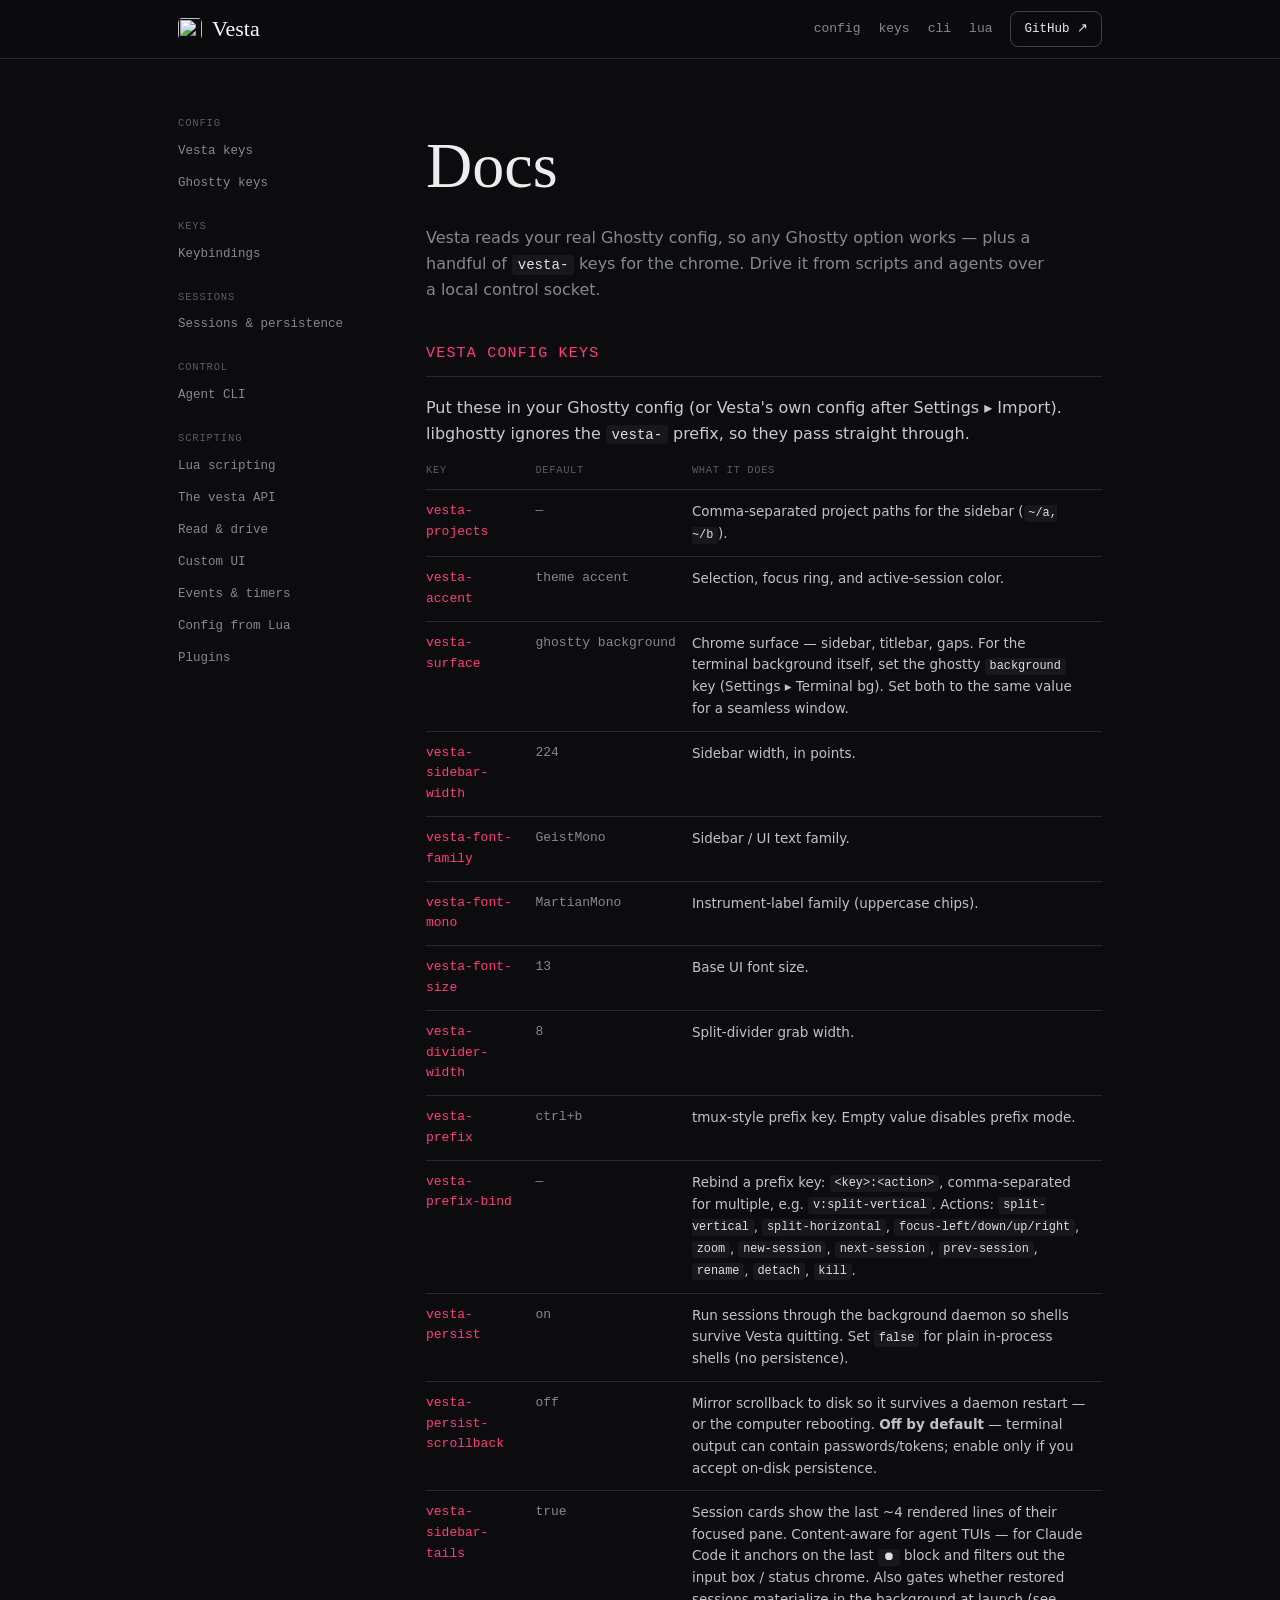
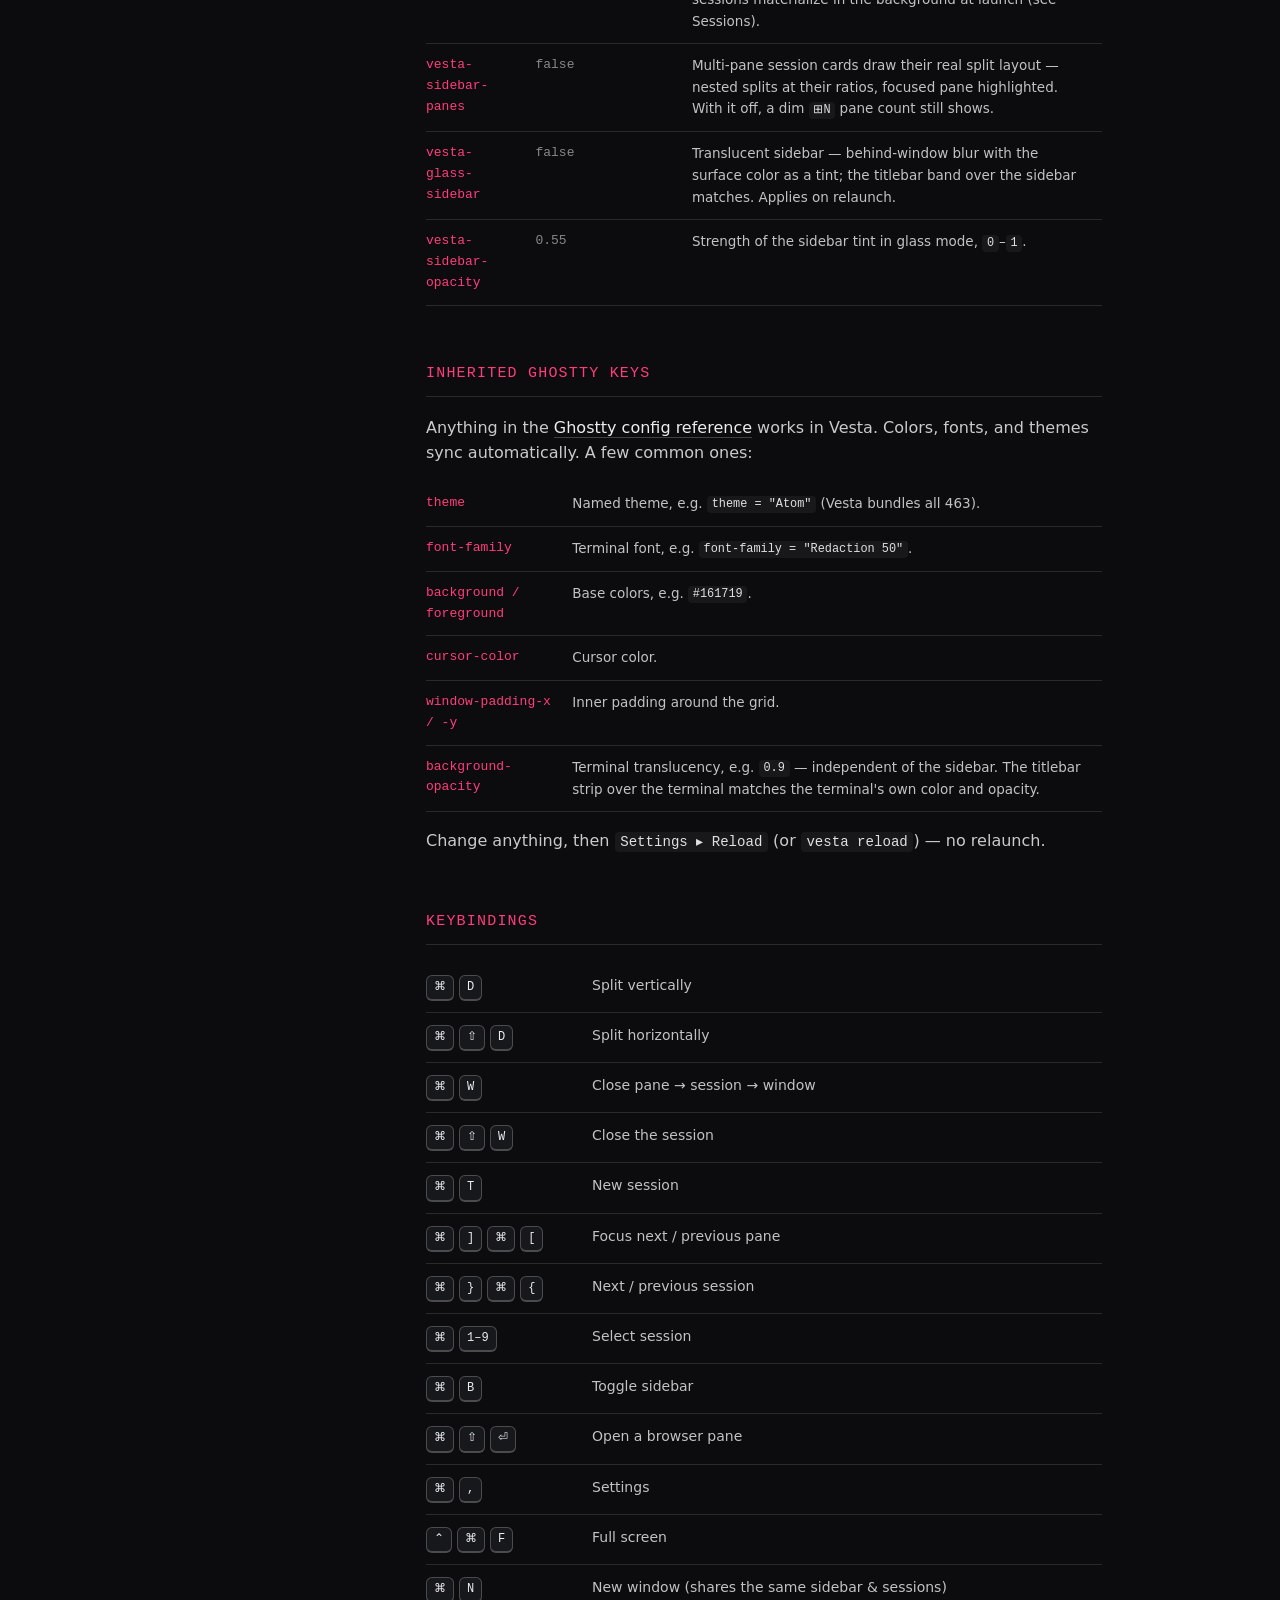
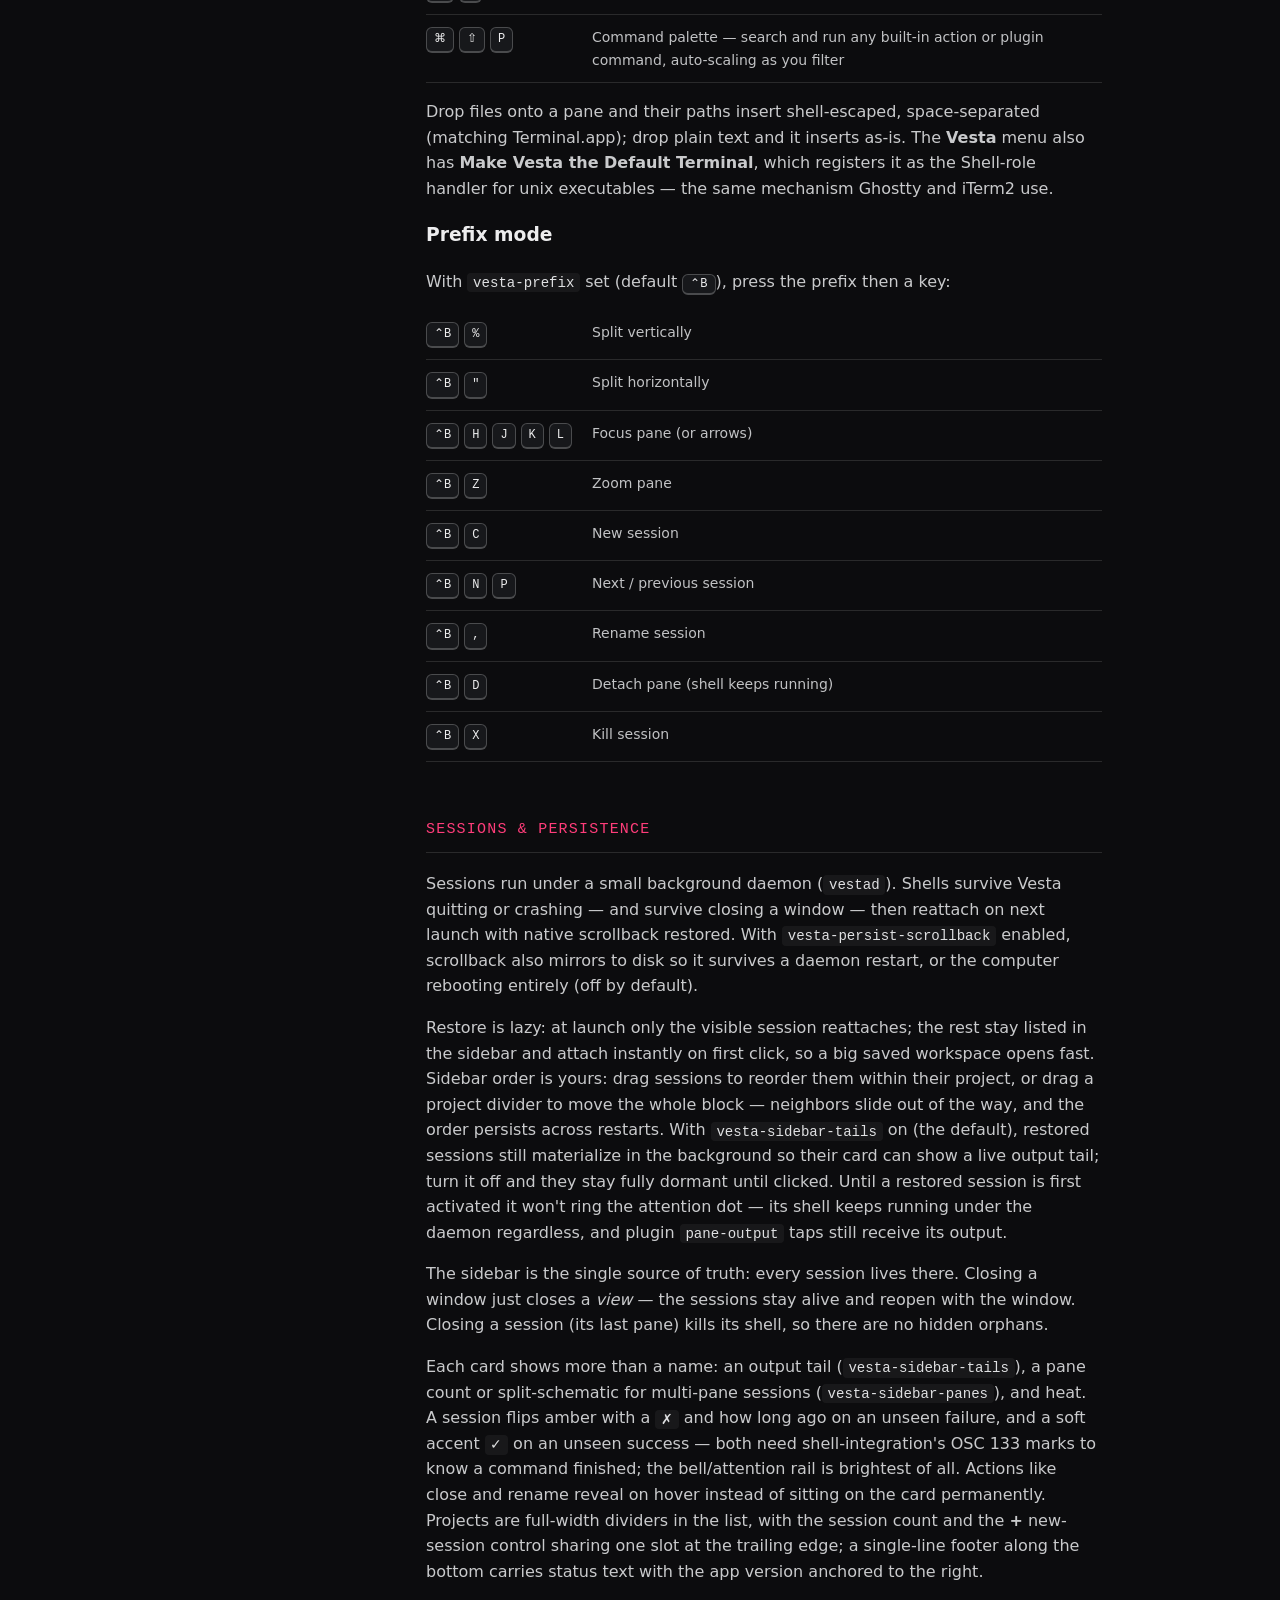
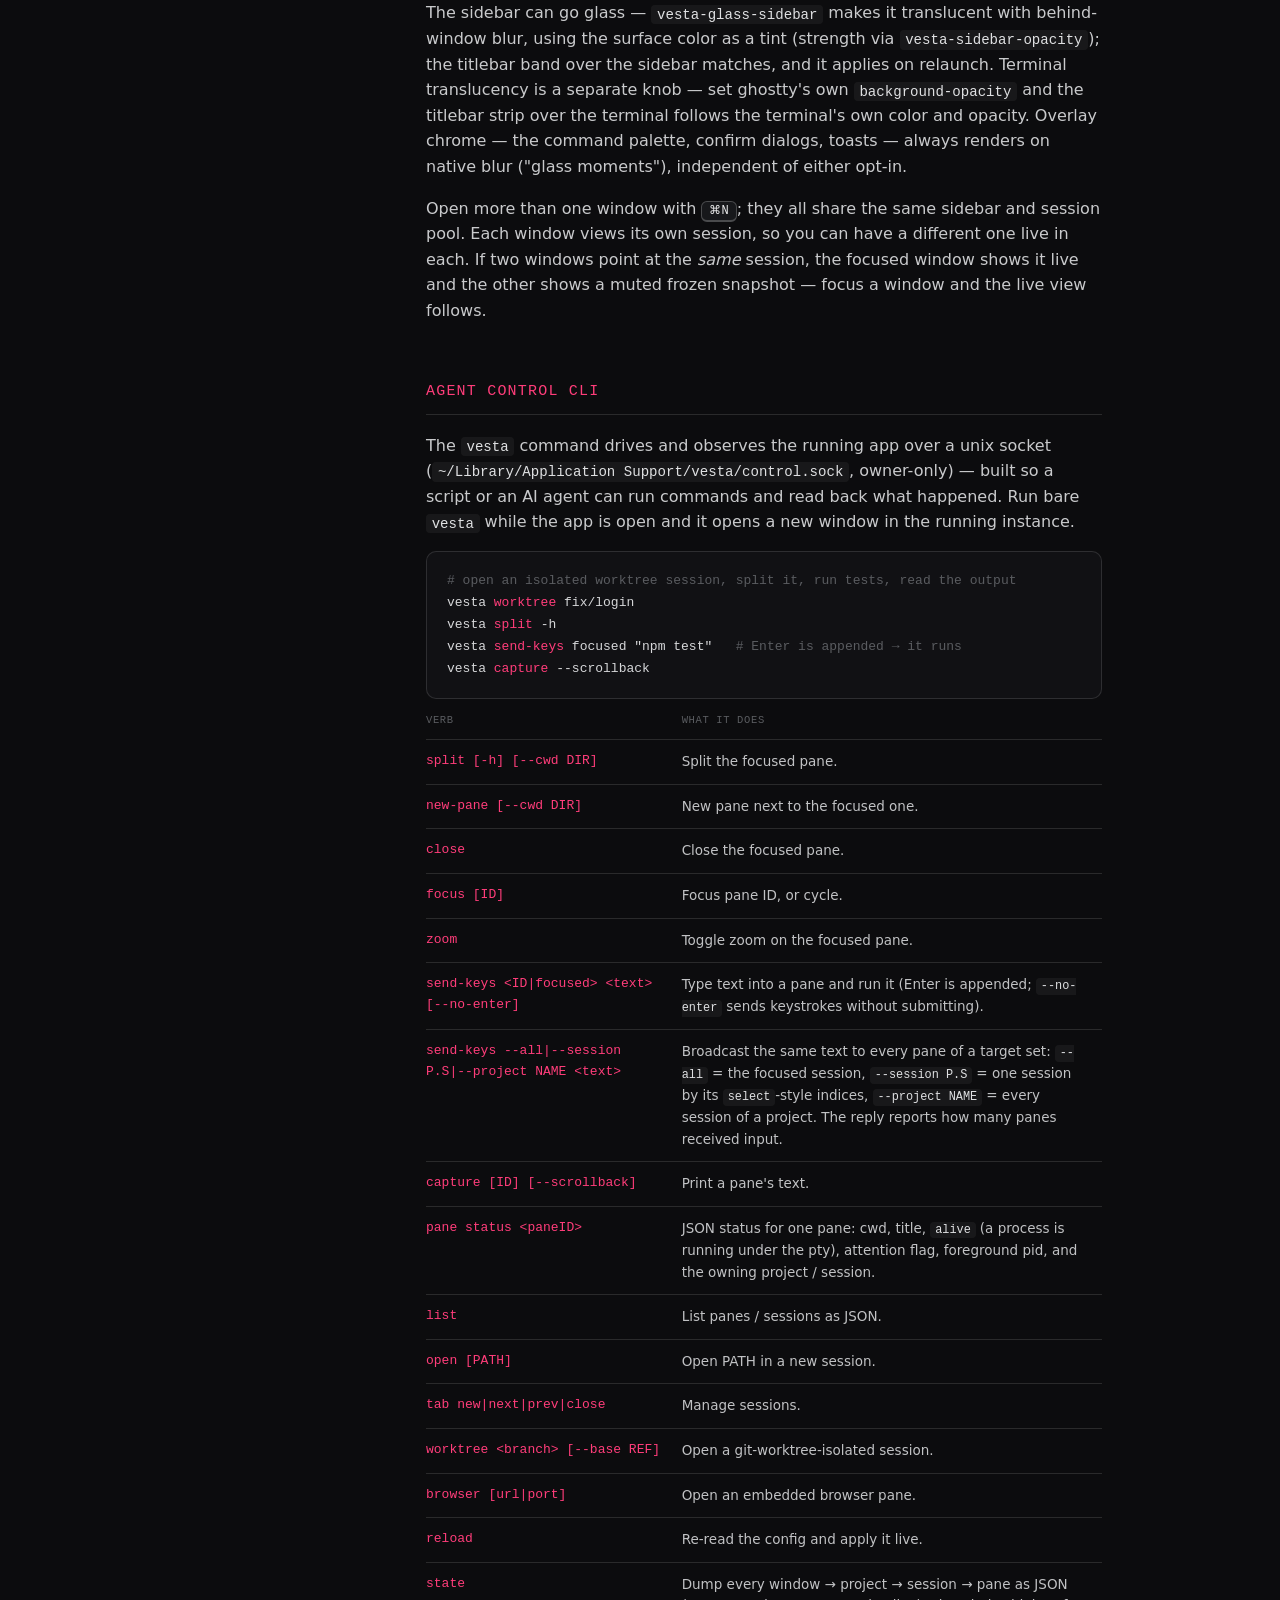
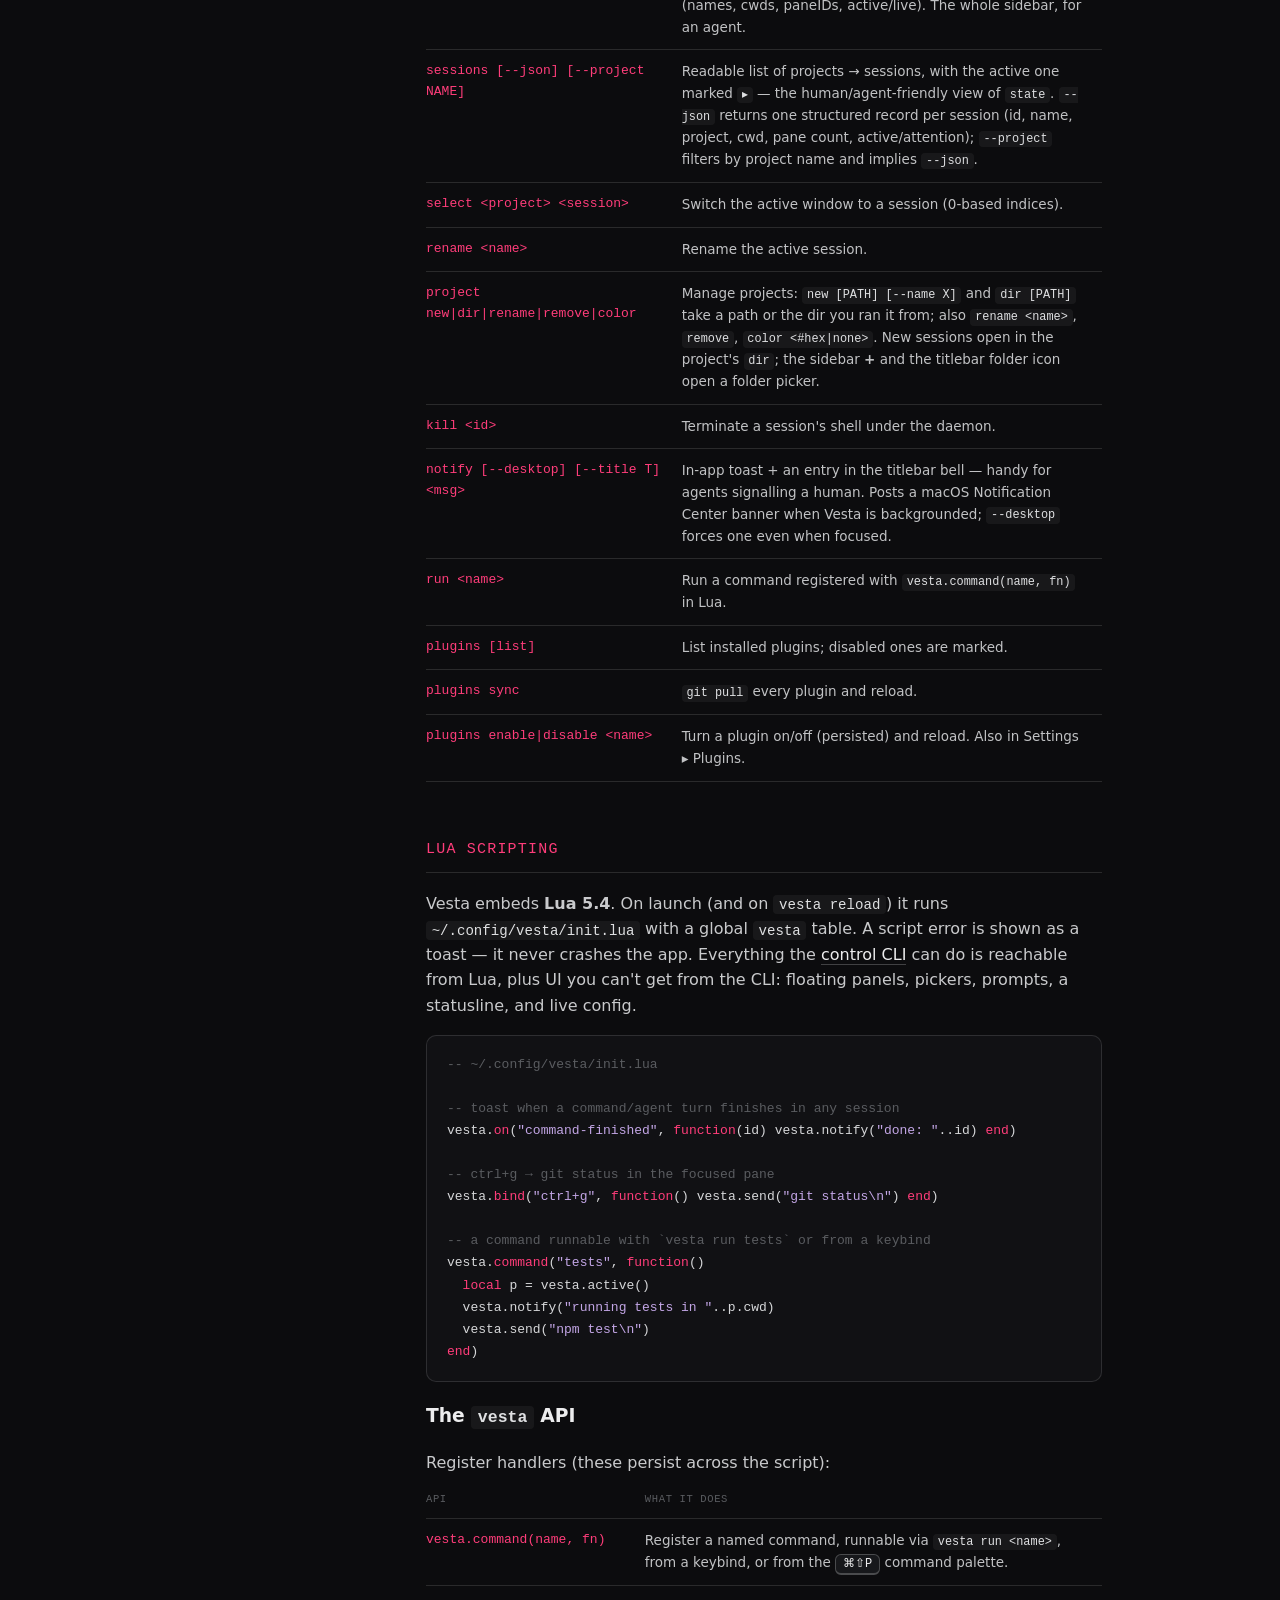
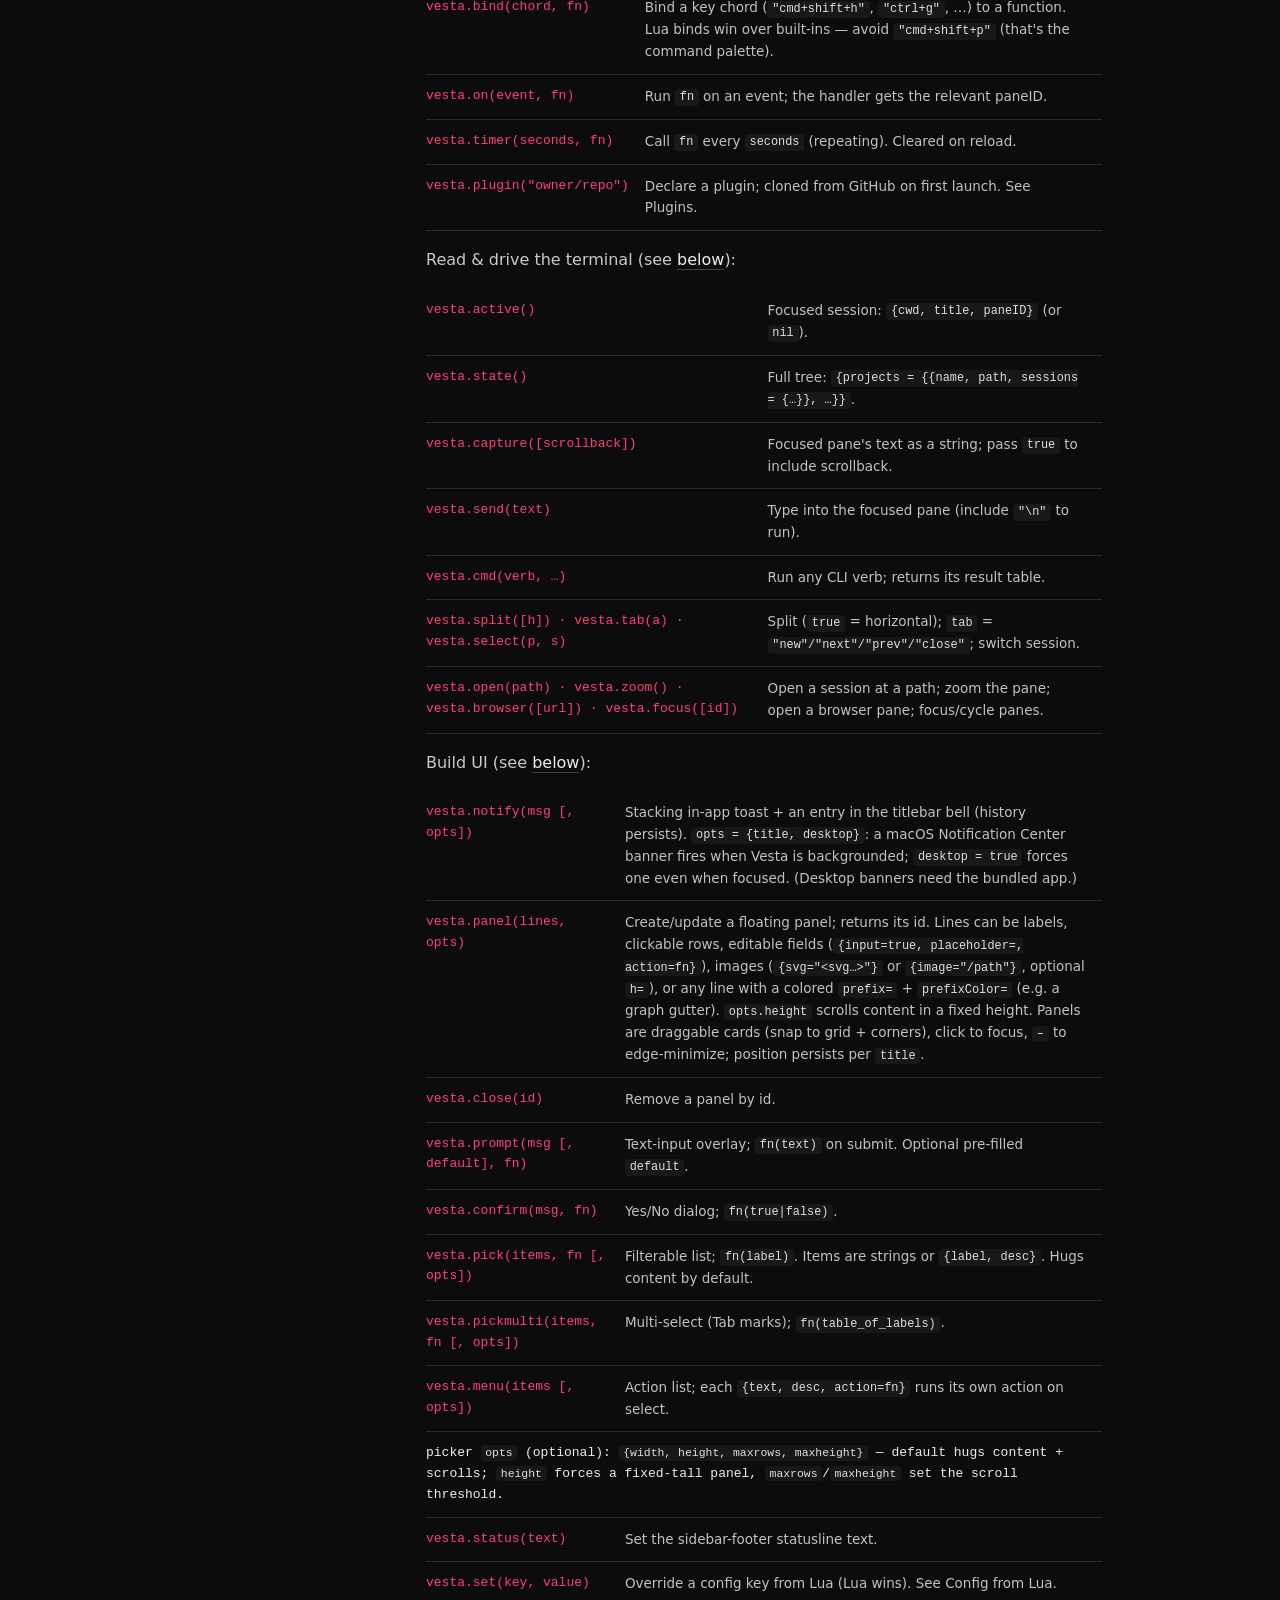
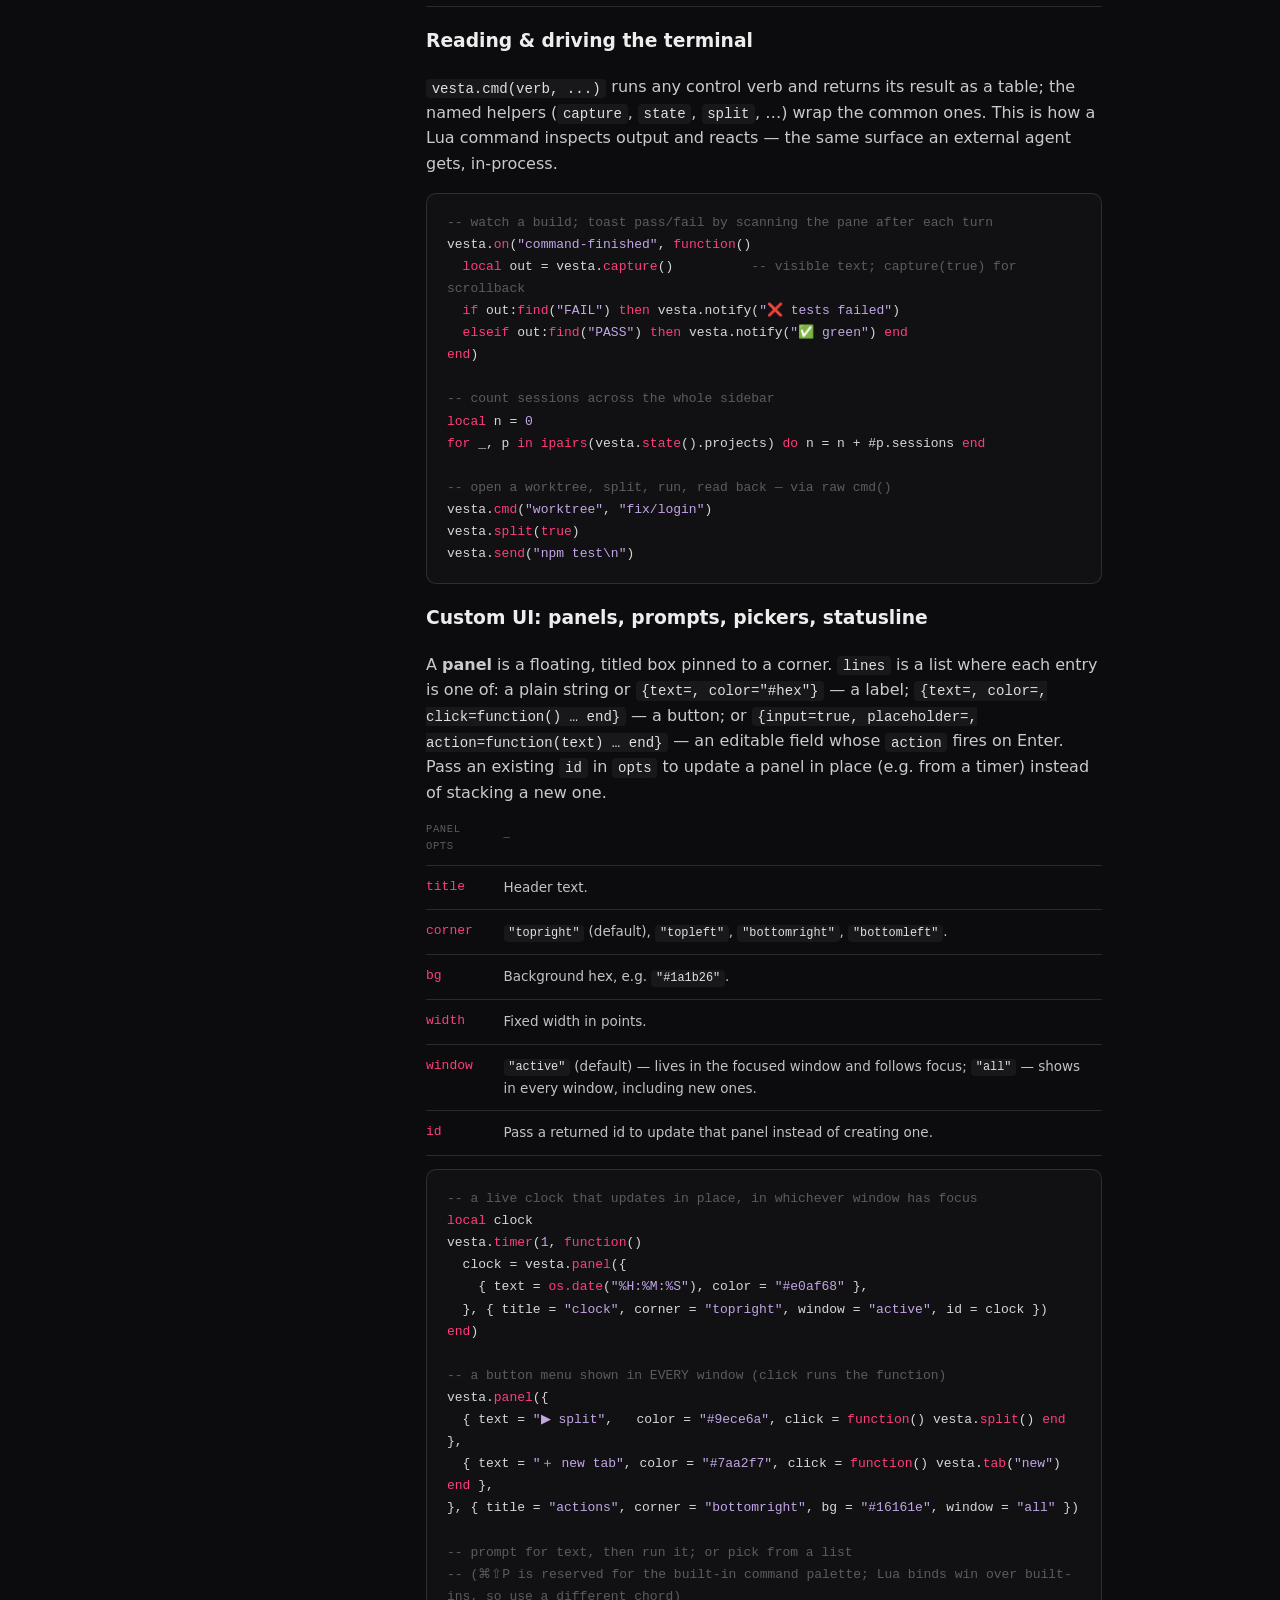
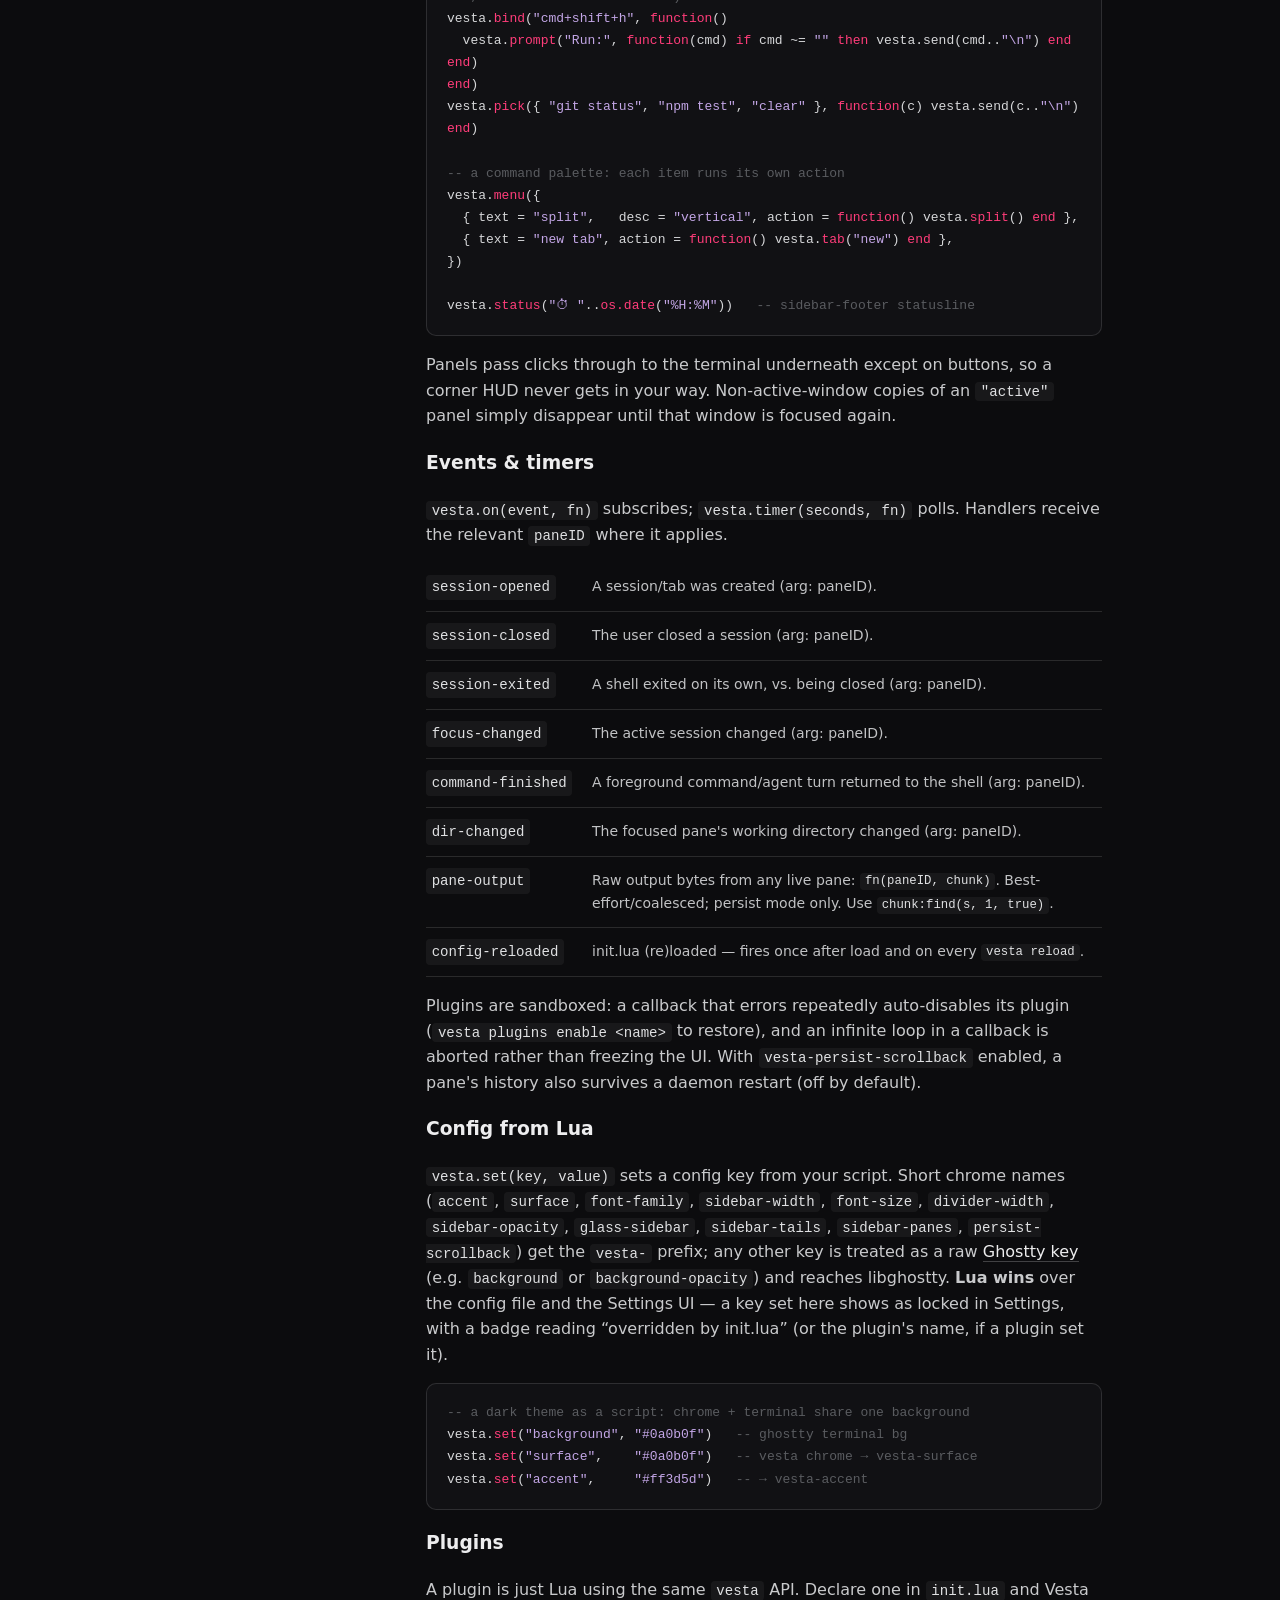
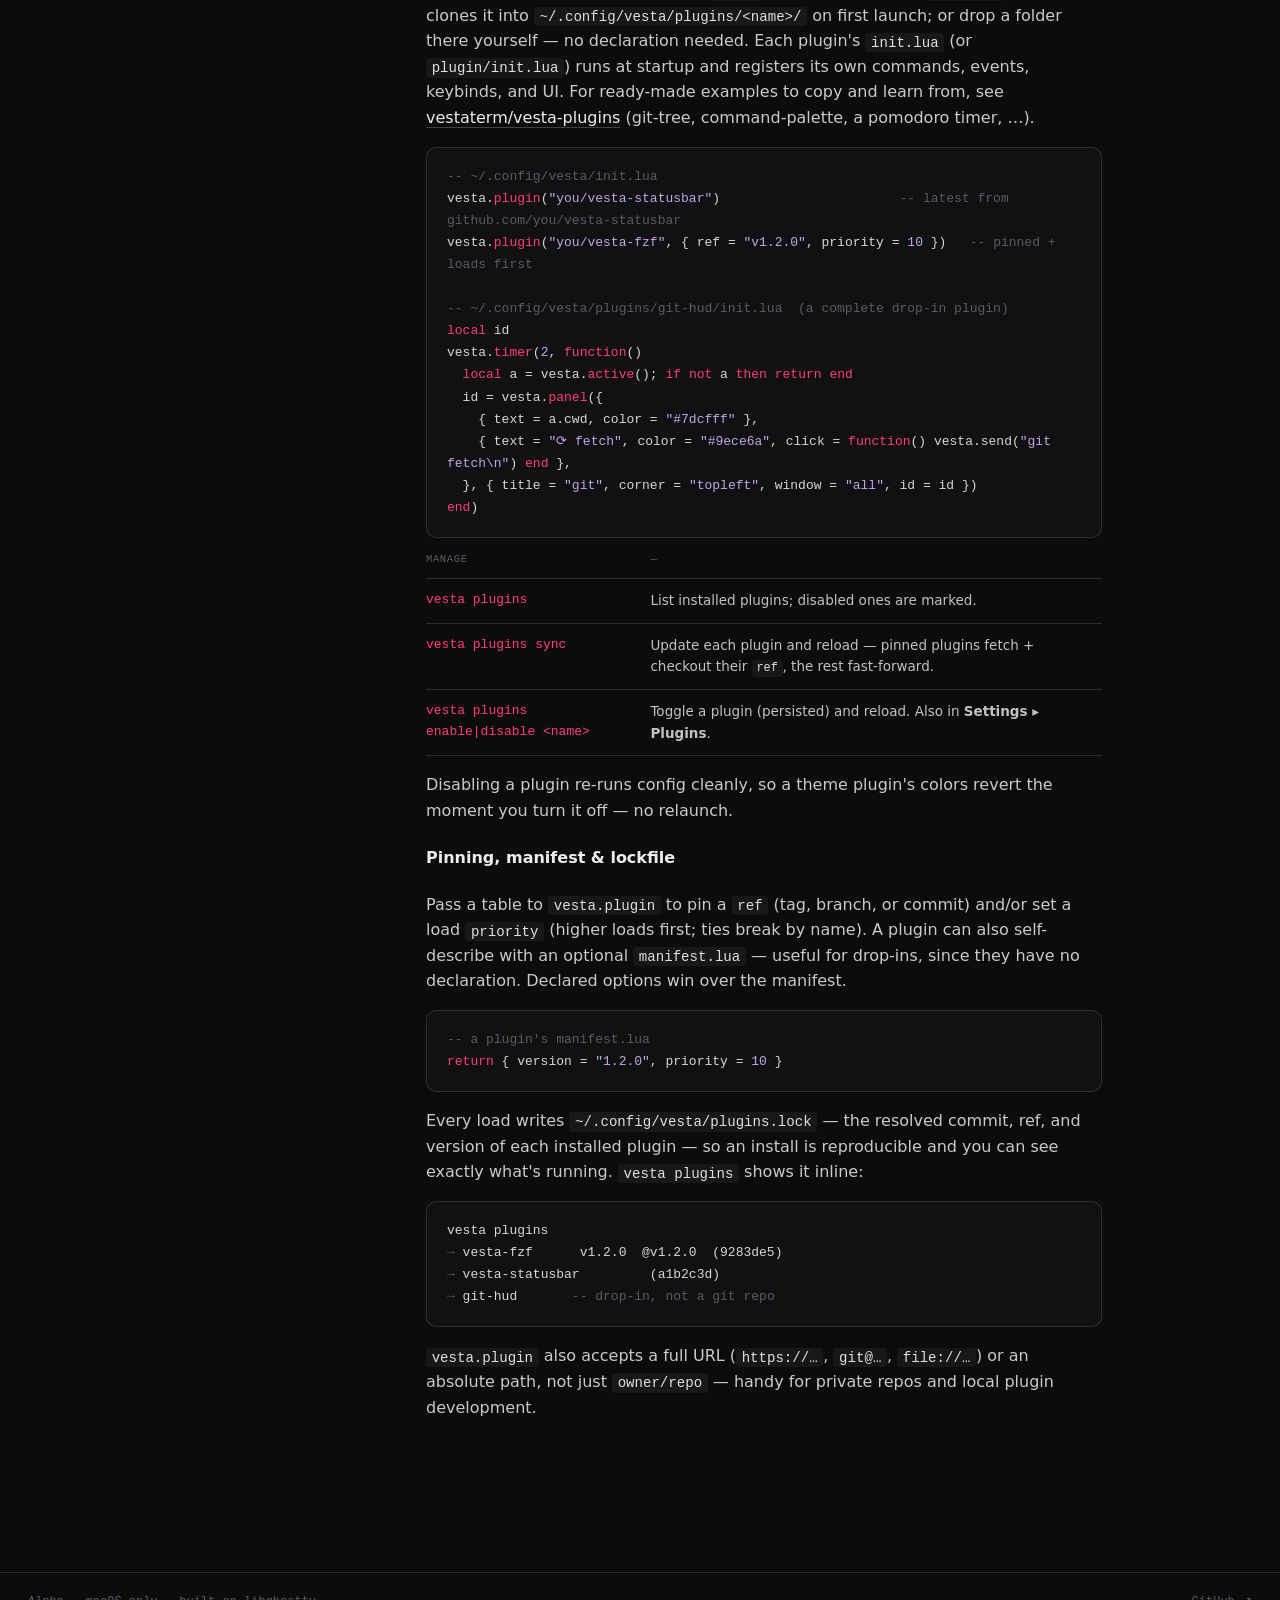
==== docs.html @ f04a795a "docs: pane schematic draws the real split layout" ====
<!doctype html>
<html lang="en">
<head>
<meta charset="utf-8">
<meta name="viewport" content="width=device-width, initial-scale=1">
<title>Vesta — Docs</title>
<meta name="description" content="Vesta documentation: config keys, keybindings, and the agent-control CLI.">
<link rel="icon" href="assets/vesta-icon.png">
<link rel="apple-touch-icon" href="assets/vesta-icon.png">
<link rel="stylesheet" href="css/style.css">
</head>
<body>
  <header class="nav">
    <div class="wrap">
      <a class="brand" href="index.html"><img src="assets/vesta-mark.png" alt="">Vesta</a>
      <span class="spacer"></span>
      <a class="lnk" href="#config">config</a>
      <a class="lnk" href="#keys">keys</a>
      <a class="lnk" href="#cli">cli</a>
      <a class="lnk" href="#lua">lua</a>
      <a class="ghbtn" href="https://github.com/vestaterm/Vesta">GitHub ↗</a>
    </div>
  </header>

  <div class="wrap">
    <div class="docs">
      <aside class="toc">
        <div class="grp-t">Config</div>
        <a href="#config">Vesta keys</a>
        <a href="#ghostty">Ghostty keys</a>
        <div class="grp-t">Keys</div>
        <a href="#keys">Keybindings</a>
        <div class="grp-t">Sessions</div>
        <a href="#sessions">Sessions &amp; persistence</a>
        <div class="grp-t">Control</div>
        <a href="#cli">Agent CLI</a>
        <div class="grp-t">Scripting</div>
        <a href="#lua">Lua scripting</a>
        <a href="#lua-api">The vesta API</a>
        <a href="#lua-control">Read &amp; drive</a>
        <a href="#lua-ui">Custom UI</a>
        <a href="#lua-events">Events &amp; timers</a>
        <a href="#lua-config">Config from Lua</a>
        <a href="#lua-plugins">Plugins</a>
      </aside>

      <main class="doc">
        <h1>Docs</h1>
        <p class="sub">Vesta reads your real Ghostty config, so any Ghostty option works — plus a
          handful of <code>vesta-</code> keys for the chrome. Drive it from scripts and agents
          over a local control socket.</p>

        <section id="config">
          <h2>Vesta config keys</h2>
          <p>Put these in your Ghostty config (or Vesta's own config after Settings ▸ Import).
            libghostty ignores the <code>vesta-</code> prefix, so they pass straight through.</p>
          <table class="tbl">
            <thead><tr><th>Key</th><th>Default</th><th>What it does</th></tr></thead>
            <tbody>
              <tr><td class="k">vesta-projects</td><td class="def">—</td><td class="desc">Comma-separated project paths for the sidebar (<code>~/a, ~/b</code>).</td></tr>
              <tr><td class="k">vesta-accent</td><td class="def">theme accent</td><td class="desc">Selection, focus ring, and active-session color.</td></tr>
              <tr><td class="k">vesta-surface</td><td class="def">ghostty background</td><td class="desc">Chrome surface — sidebar, titlebar, gaps. For the terminal background itself, set the ghostty <code>background</code> key (Settings ▸ Terminal bg). Set both to the same value for a seamless window.</td></tr>
              <tr><td class="k">vesta-sidebar-width</td><td class="def">224</td><td class="desc">Sidebar width, in points.</td></tr>
              <tr><td class="k">vesta-font-family</td><td class="def">GeistMono</td><td class="desc">Sidebar / UI text family.</td></tr>
              <tr><td class="k">vesta-font-mono</td><td class="def">MartianMono</td><td class="desc">Instrument-label family (uppercase chips).</td></tr>
              <tr><td class="k">vesta-font-size</td><td class="def">13</td><td class="desc">Base UI font size.</td></tr>
              <tr><td class="k">vesta-divider-width</td><td class="def">8</td><td class="desc">Split-divider grab width.</td></tr>
              <tr><td class="k">vesta-prefix</td><td class="def">ctrl+b</td><td class="desc">tmux-style prefix key. Empty value disables prefix mode.</td></tr>
              <tr><td class="k">vesta-prefix-bind</td><td class="def">—</td><td class="desc">Rebind a prefix key: <code>&lt;key&gt;:&lt;action&gt;</code>, comma-separated for multiple, e.g. <code>v:split-vertical</code>. Actions: <code>split-vertical</code>, <code>split-horizontal</code>, <code>focus-left/down/up/right</code>, <code>zoom</code>, <code>new-session</code>, <code>next-session</code>, <code>prev-session</code>, <code>rename</code>, <code>detach</code>, <code>kill</code>.</td></tr>
              <tr><td class="k">vesta-persist</td><td class="def">on</td><td class="desc">Run sessions through the background daemon so shells survive Vesta quitting. Set <code>false</code> for plain in-process shells (no persistence).</td></tr>
              <tr><td class="k">vesta-persist-scrollback</td><td class="def">off</td><td class="desc">Mirror scrollback to disk so it survives a daemon restart — or the computer rebooting. <strong>Off by default</strong> — terminal output can contain passwords/tokens; enable only if you accept on-disk persistence.</td></tr>
              <tr><td class="k">vesta-sidebar-tails</td><td class="def">true</td><td class="desc">Session cards show the last ~4 rendered lines of their focused pane. Content-aware for agent TUIs — for Claude Code it anchors on the last <code>⏺</code> block and filters out the input box / status chrome. Also gates whether restored sessions materialize in the background at launch (see <a href="#sessions">Sessions</a>).</td></tr>
              <tr><td class="k">vesta-sidebar-panes</td><td class="def">false</td><td class="desc">Multi-pane session cards draw their real split layout — nested splits at their ratios, focused pane highlighted. With it off, a dim <code>⊞N</code> pane count still shows.</td></tr>
              <tr><td class="k">vesta-glass-sidebar</td><td class="def">false</td><td class="desc">Translucent sidebar — behind-window blur with the surface color as a tint; the titlebar band over the sidebar matches. Applies on relaunch.</td></tr>
              <tr><td class="k">vesta-sidebar-opacity</td><td class="def">0.55</td><td class="desc">Strength of the sidebar tint in glass mode, <code>0</code>–<code>1</code>.</td></tr>
            </tbody>
          </table>
        </section>

        <section id="ghostty">
          <h2>Inherited Ghostty keys</h2>
          <p>Anything in the <a href="https://ghostty.org/docs/config">Ghostty config reference</a>
            works in Vesta. Colors, fonts, and themes sync automatically. A few common ones:</p>
          <table class="tbl">
            <tbody>
              <tr><td class="k">theme</td><td class="desc">Named theme, e.g. <code>theme = "Atom"</code> (Vesta bundles all 463).</td></tr>
              <tr><td class="k">font-family</td><td class="desc">Terminal font, e.g. <code>font-family = "Redaction 50"</code>.</td></tr>
              <tr><td class="k">background / foreground</td><td class="desc">Base colors, e.g. <code>#161719</code>.</td></tr>
              <tr><td class="k">cursor-color</td><td class="desc">Cursor color.</td></tr>
              <tr><td class="k">window-padding-x / -y</td><td class="desc">Inner padding around the grid.</td></tr>
              <tr><td class="k">background-opacity</td><td class="desc">Terminal translucency, e.g. <code>0.9</code> — independent of the sidebar. The titlebar strip over the terminal matches the terminal's own color and opacity.</td></tr>
            </tbody>
          </table>
          <p>Change anything, then <code>Settings ▸ Reload</code> (or <code>vesta reload</code>) — no relaunch.</p>
        </section>

        <section id="keys">
          <h2>Keybindings</h2>
          <div class="keys">
            <div class="row"><span class="ks"><kbd>⌘</kbd><kbd>D</kbd></span><span class="kd">Split vertically</span></div>
            <div class="row"><span class="ks"><kbd>⌘</kbd><kbd>⇧</kbd><kbd>D</kbd></span><span class="kd">Split horizontally</span></div>
            <div class="row"><span class="ks"><kbd>⌘</kbd><kbd>W</kbd></span><span class="kd">Close pane → session → window</span></div>
            <div class="row"><span class="ks"><kbd>⌘</kbd><kbd>⇧</kbd><kbd>W</kbd></span><span class="kd">Close the session</span></div>
            <div class="row"><span class="ks"><kbd>⌘</kbd><kbd>T</kbd></span><span class="kd">New session</span></div>
            <div class="row"><span class="ks"><kbd>⌘</kbd><kbd>]</kbd> <kbd>⌘</kbd><kbd>[</kbd></span><span class="kd">Focus next / previous pane</span></div>
            <div class="row"><span class="ks"><kbd>⌘</kbd><kbd>}</kbd> <kbd>⌘</kbd><kbd>{</kbd></span><span class="kd">Next / previous session</span></div>
            <div class="row"><span class="ks"><kbd>⌘</kbd><kbd>1–9</kbd></span><span class="kd">Select session</span></div>
            <div class="row"><span class="ks"><kbd>⌘</kbd><kbd>B</kbd></span><span class="kd">Toggle sidebar</span></div>
            <div class="row"><span class="ks"><kbd>⌘</kbd><kbd>⇧</kbd><kbd>⏎</kbd></span><span class="kd">Open a browser pane</span></div>
            <div class="row"><span class="ks"><kbd>⌘</kbd><kbd>,</kbd></span><span class="kd">Settings</span></div>
            <div class="row"><span class="ks"><kbd>⌃</kbd><kbd>⌘</kbd><kbd>F</kbd></span><span class="kd">Full screen</span></div>
            <div class="row"><span class="ks"><kbd>⌘</kbd><kbd>N</kbd></span><span class="kd">New window (shares the same sidebar &amp; sessions)</span></div>
            <div class="row"><span class="ks"><kbd>⌘</kbd><kbd>⇧</kbd><kbd>P</kbd></span><span class="kd">Command palette — search and run any built-in action or plugin command, auto-scaling as you filter</span></div>
          </div>

          <p>Drop files onto a pane and their paths insert shell-escaped, space-separated
            (matching Terminal.app); drop plain text and it inserts as-is. The <strong>Vesta</strong>
            menu also has <strong>Make Vesta the Default Terminal</strong>, which registers it as the
            Shell-role handler for unix executables — the same mechanism Ghostty and iTerm2 use.</p>

          <h3>Prefix mode</h3>
          <p>With <code>vesta-prefix</code> set (default <kbd>⌃B</kbd>), press the prefix then a key:</p>
          <div class="keys">
            <div class="row"><span class="ks"><kbd>⌃B</kbd> <kbd>%</kbd></span><span class="kd">Split vertically</span></div>
            <div class="row"><span class="ks"><kbd>⌃B</kbd> <kbd>"</kbd></span><span class="kd">Split horizontally</span></div>
            <div class="row"><span class="ks"><kbd>⌃B</kbd> <kbd>H</kbd><kbd>J</kbd><kbd>K</kbd><kbd>L</kbd></span><span class="kd">Focus pane (or arrows)</span></div>
            <div class="row"><span class="ks"><kbd>⌃B</kbd> <kbd>Z</kbd></span><span class="kd">Zoom pane</span></div>
            <div class="row"><span class="ks"><kbd>⌃B</kbd> <kbd>C</kbd></span><span class="kd">New session</span></div>
            <div class="row"><span class="ks"><kbd>⌃B</kbd> <kbd>N</kbd> <kbd>P</kbd></span><span class="kd">Next / previous session</span></div>
            <div class="row"><span class="ks"><kbd>⌃B</kbd> <kbd>,</kbd></span><span class="kd">Rename session</span></div>
            <div class="row"><span class="ks"><kbd>⌃B</kbd> <kbd>D</kbd></span><span class="kd">Detach pane (shell keeps running)</span></div>
            <div class="row"><span class="ks"><kbd>⌃B</kbd> <kbd>X</kbd></span><span class="kd">Kill session</span></div>
          </div>
        </section>

        <section id="sessions">
          <h2>Sessions &amp; persistence</h2>
          <p>Sessions run under a small background daemon (<code>vestad</code>). Shells survive Vesta
            quitting or crashing — and survive closing a window — then reattach on next launch with
            native scrollback restored. With <code>vesta-persist-scrollback</code> enabled, scrollback
            also mirrors to disk so it survives a daemon restart, or the computer rebooting entirely
            (off by default).</p>
          <p>Restore is lazy: at launch only the visible session reattaches; the rest stay listed in
            the sidebar and attach instantly on first click, so a big saved workspace opens fast.
            Sidebar order is yours: drag sessions to reorder them within their project, or drag a
            project divider to move the whole block — neighbors slide out of the way, and the order
            persists across restarts.
            With <code>vesta-sidebar-tails</code> on (the default), restored sessions still
            materialize in the background so their card can show a live output tail; turn it off and
            they stay fully dormant until clicked. Until a restored session is first activated it
            won't ring the attention dot — its shell keeps running under the daemon regardless, and
            plugin <code>pane-output</code> taps still receive its output.</p>
          <p>The sidebar is the single source of truth: every session lives there. Closing a window
            just closes a <em>view</em> — the sessions stay alive and reopen with the window. Closing
            a session (its last pane) kills its shell, so there are no hidden orphans.</p>
          <p>Each card shows more than a name: an output tail (<code>vesta-sidebar-tails</code>), a
            pane count or split-schematic for multi-pane sessions (<code>vesta-sidebar-panes</code>),
            and heat. A session flips amber with a <code>✗</code> and how long ago on an unseen
            failure, and a soft accent <code>✓</code> on an unseen success — both need
            shell-integration's OSC&nbsp;133 marks to know a command finished; the bell/attention
            rail is brightest of all. Actions like close and rename reveal on hover instead of
            sitting on the card permanently. Projects are full-width dividers in the list, with the
            session count and the <strong>+</strong> new-session control sharing one slot at the
            trailing edge; a single-line footer along the bottom carries status text with the app
            version anchored to the right.</p>
          <p>The sidebar can go glass — <code>vesta-glass-sidebar</code> makes it translucent with
            behind-window blur, using the surface color as a tint (strength via
            <code>vesta-sidebar-opacity</code>); the titlebar band over the sidebar matches, and it
            applies on relaunch. Terminal translucency is a separate knob — set ghostty's own
            <code>background-opacity</code> and the titlebar strip over the terminal follows the
            terminal's own color and opacity. Overlay chrome — the command palette, confirm dialogs,
            toasts — always renders on native blur ("glass moments"), independent of either opt-in.</p>
          <p>Open more than one window with <kbd>⌘N</kbd>; they all share the same sidebar and session
            pool. Each window views its own session, so you can have a different one live in each.
            If two windows point at the <em>same</em> session, the focused window shows it live and
            the other shows a muted frozen snapshot — focus a window and the live view follows.</p>
        </section>

        <section id="cli">
          <h2>Agent control CLI</h2>
          <p>The <code>vesta</code> command drives and observes the running app over a unix socket
            (<code>~/Library/Application&nbsp;Support/vesta/control.sock</code>, owner-only) — built so a
            script or an AI agent can run commands and read back what happened. Run bare
            <code>vesta</code> while the app is open and it opens a new window in the running instance.</p>
<pre><span class="c"># open an isolated worktree session, split it, run tests, read the output</span>
vesta <span class="a">worktree</span> fix/login
vesta <span class="a">split</span> -h
vesta <span class="a">send-keys</span> focused "npm test"   <span class="c"># Enter is appended → it runs</span>
vesta <span class="a">capture</span> --scrollback</pre>
          <table class="tbl">
            <thead><tr><th>Verb</th><th>What it does</th></tr></thead>
            <tbody>
              <tr><td class="k">split [-h] [--cwd DIR]</td><td class="desc">Split the focused pane.</td></tr>
              <tr><td class="k">new-pane [--cwd DIR]</td><td class="desc">New pane next to the focused one.</td></tr>
              <tr><td class="k">close</td><td class="desc">Close the focused pane.</td></tr>
              <tr><td class="k">focus [ID]</td><td class="desc">Focus pane ID, or cycle.</td></tr>
              <tr><td class="k">zoom</td><td class="desc">Toggle zoom on the focused pane.</td></tr>
              <tr><td class="k">send-keys &lt;ID|focused&gt; &lt;text&gt; [--no-enter]</td><td class="desc">Type text into a pane and run it (Enter is appended; <code>--no-enter</code> sends keystrokes without submitting).</td></tr>
              <tr><td class="k">send-keys --all|--session P.S|--project NAME &lt;text&gt;</td><td class="desc">Broadcast the same text to every pane of a target set: <code>--all</code> = the focused session, <code>--session P.S</code> = one session by its <code>select</code>-style indices, <code>--project NAME</code> = every session of a project. The reply reports how many panes received input.</td></tr>
              <tr><td class="k">capture [ID] [--scrollback]</td><td class="desc">Print a pane's text.</td></tr>
              <tr><td class="k">pane status &lt;paneID&gt;</td><td class="desc">JSON status for one pane: cwd, title, <code>alive</code> (a process is running under the pty), attention flag, foreground pid, and the owning project / session.</td></tr>
              <tr><td class="k">list</td><td class="desc">List panes / sessions as JSON.</td></tr>
              <tr><td class="k">open [PATH]</td><td class="desc">Open PATH in a new session.</td></tr>
              <tr><td class="k">tab new|next|prev|close</td><td class="desc">Manage sessions.</td></tr>
              <tr><td class="k">worktree &lt;branch&gt; [--base REF]</td><td class="desc">Open a git-worktree-isolated session.</td></tr>
              <tr><td class="k">browser [url|port]</td><td class="desc">Open an embedded browser pane.</td></tr>
              <tr><td class="k">reload</td><td class="desc">Re-read the config and apply it live.</td></tr>
              <tr><td class="k">state</td><td class="desc">Dump every window → project → session → pane as JSON (names, cwds, paneIDs, active/live). The whole sidebar, for an agent.</td></tr>
              <tr><td class="k">sessions [--json] [--project NAME]</td><td class="desc">Readable list of projects → sessions, with the active one marked <code>▸</code> — the human/agent-friendly view of <code>state</code>. <code>--json</code> returns one structured record per session (id, name, project, cwd, pane count, active/attention); <code>--project</code> filters by project name and implies <code>--json</code>.</td></tr>
              <tr><td class="k">select &lt;project&gt; &lt;session&gt;</td><td class="desc">Switch the active window to a session (0-based indices).</td></tr>
              <tr><td class="k">rename &lt;name&gt;</td><td class="desc">Rename the active session.</td></tr>
              <tr><td class="k">project new|dir|rename|remove|color</td><td class="desc">Manage projects: <code>new [PATH] [--name X]</code> and <code>dir [PATH]</code> take a path or the dir you ran it from; also <code>rename &lt;name&gt;</code>, <code>remove</code>, <code>color &lt;#hex|none&gt;</code>. New sessions open in the project's <code>dir</code>; the sidebar <strong>+</strong> and the titlebar folder icon open a folder picker.</td></tr>
              <tr><td class="k">kill &lt;id&gt;</td><td class="desc">Terminate a session's shell under the daemon.</td></tr>
              <tr><td class="k">notify [--desktop] [--title T] &lt;msg&gt;</td><td class="desc">In-app toast + an entry in the titlebar bell — handy for agents signalling a human. Posts a macOS Notification Center banner when Vesta is backgrounded; <code>--desktop</code> forces one even when focused.</td></tr>
              <tr><td class="k">run &lt;name&gt;</td><td class="desc">Run a command registered with <code>vesta.command(name, fn)</code> in Lua.</td></tr>
              <tr><td class="k">plugins [list]</td><td class="desc">List installed plugins; disabled ones are marked.</td></tr>
              <tr><td class="k">plugins sync</td><td class="desc"><code>git pull</code> every plugin and reload.</td></tr>
              <tr><td class="k">plugins enable|disable &lt;name&gt;</td><td class="desc">Turn a plugin on/off (persisted) and reload. Also in Settings ▸ Plugins.</td></tr>
            </tbody>
          </table>
        </section>

        <section id="lua">
          <h2>Lua scripting</h2>
          <p>Vesta embeds <strong>Lua 5.4</strong>. On launch (and on <code>vesta reload</code>) it runs
            <code>~/.config/vesta/init.lua</code> with a global <code>vesta</code> table. A script error
            is shown as a toast — it never crashes the app. Everything the
            <a href="#cli">control CLI</a> can do is reachable from Lua, plus UI you can't get from
            the CLI: floating panels, pickers, prompts, a statusline, and live config.</p>
<pre><span class="c">-- ~/.config/vesta/init.lua</span>

<span class="c">-- toast when a command/agent turn finishes in any session</span>
vesta.<span class="a">on</span>(<span class="s">"command-finished"</span>, <span class="a">function</span>(id) vesta.notify(<span class="s">"done: "</span>..id) <span class="a">end</span>)

<span class="c">-- ctrl+g → git status in the focused pane</span>
vesta.<span class="a">bind</span>(<span class="s">"ctrl+g"</span>, <span class="a">function</span>() vesta.send(<span class="s">"git status\n"</span>) <span class="a">end</span>)

<span class="c">-- a command runnable with `vesta run tests` or from a keybind</span>
vesta.<span class="a">command</span>(<span class="s">"tests"</span>, <span class="a">function</span>()
  <span class="a">local</span> p = vesta.active()
  vesta.notify(<span class="s">"running tests in "</span>..p.cwd)
  vesta.send(<span class="s">"npm test\n"</span>)
<span class="a">end</span>)</pre>

          <h3 id="lua-api">The <code>vesta</code> API</h3>
          <p>Register handlers (these persist across the script):</p>
          <table class="tbl">
            <thead><tr><th>API</th><th>What it does</th></tr></thead>
            <tbody>
              <tr><td class="k">vesta.command(name, fn)</td><td class="desc">Register a named command, runnable via <code>vesta run &lt;name&gt;</code>, from a keybind, or from the <kbd>⌘⇧P</kbd> command palette.</td></tr>
              <tr><td class="k">vesta.bind(chord, fn)</td><td class="desc">Bind a key chord (<code>"cmd+shift+h"</code>, <code>"ctrl+g"</code>, …) to a function. Lua binds win over built-ins — avoid <code>"cmd+shift+p"</code> (that's the command palette).</td></tr>
              <tr><td class="k">vesta.on(event, fn)</td><td class="desc">Run <code>fn</code> on an <a href="#lua-events">event</a>; the handler gets the relevant paneID.</td></tr>
              <tr><td class="k">vesta.timer(seconds, fn)</td><td class="desc">Call <code>fn</code> every <code>seconds</code> (repeating). Cleared on reload.</td></tr>
              <tr><td class="k">vesta.plugin("owner/repo")</td><td class="desc">Declare a plugin; cloned from GitHub on first launch. See <a href="#lua-plugins">Plugins</a>.</td></tr>
            </tbody>
          </table>
          <p>Read &amp; drive the terminal (see <a href="#lua-control">below</a>):</p>
          <table class="tbl">
            <tbody>
              <tr><td class="k">vesta.active()</td><td class="desc">Focused session: <code>{cwd, title, paneID}</code> (or <code>nil</code>).</td></tr>
              <tr><td class="k">vesta.state()</td><td class="desc">Full tree: <code>{projects = {{name, path, sessions = {…}}, …}}</code>.</td></tr>
              <tr><td class="k">vesta.capture([scrollback])</td><td class="desc">Focused pane's text as a string; pass <code>true</code> to include scrollback.</td></tr>
              <tr><td class="k">vesta.send(text)</td><td class="desc">Type into the focused pane (include <code>"\n"</code> to run).</td></tr>
              <tr><td class="k">vesta.cmd(verb, …)</td><td class="desc">Run any <a href="#cli">CLI verb</a>; returns its result table.</td></tr>
              <tr><td class="k">vesta.split([h]) · vesta.tab(a) · vesta.select(p, s)</td><td class="desc">Split (<code>true</code> = horizontal); <code>tab</code> = <code>"new"/"next"/"prev"/"close"</code>; switch session.</td></tr>
              <tr><td class="k">vesta.open(path) · vesta.zoom() · vesta.browser([url]) · vesta.focus([id])</td><td class="desc">Open a session at a path; zoom the pane; open a browser pane; focus/cycle panes.</td></tr>
            </tbody>
          </table>
          <p>Build UI (see <a href="#lua-ui">below</a>):</p>
          <table class="tbl">
            <tbody>
              <tr><td class="k">vesta.notify(msg [, opts])</td><td class="desc">Stacking in-app toast + an entry in the titlebar bell (history persists). <code>opts = {title, desktop}</code>: a macOS Notification Center banner fires when Vesta is backgrounded; <code>desktop = true</code> forces one even when focused. (Desktop banners need the bundled app.)</td></tr>
              <tr><td class="k">vesta.panel(lines, opts)</td><td class="desc">Create/update a floating panel; returns its id. Lines can be labels, clickable rows, editable fields (<code>{input=true, placeholder=, action=fn}</code>), images (<code>{svg="&lt;svg…&gt;"}</code> or <code>{image="/path"}</code>, optional <code>h=</code>), or any line with a colored <code>prefix=</code> + <code>prefixColor=</code> (e.g. a graph gutter). <code>opts.height</code> scrolls content in a fixed height. Panels are draggable cards (snap to grid + corners), click to focus, <code>–</code> to edge-minimize; position persists per <code>title</code>.</td></tr>
              <tr><td class="k">vesta.close(id)</td><td class="desc">Remove a panel by id.</td></tr>
              <tr><td class="k">vesta.prompt(msg [, default], fn)</td><td class="desc">Text-input overlay; <code>fn(text)</code> on submit. Optional pre-filled <code>default</code>.</td></tr>
              <tr><td class="k">vesta.confirm(msg, fn)</td><td class="desc">Yes/No dialog; <code>fn(true|false)</code>.</td></tr>
              <tr><td class="k">vesta.pick(items, fn [, opts])</td><td class="desc">Filterable list; <code>fn(label)</code>. Items are strings or <code>{label, desc}</code>. Hugs content by default.</td></tr>
              <tr><td class="k">vesta.pickmulti(items, fn [, opts])</td><td class="desc">Multi-select (Tab marks); <code>fn(table_of_labels)</code>.</td></tr>
              <tr><td class="k">vesta.menu(items [, opts])</td><td class="desc">Action list; each <code>{text, desc, action=fn}</code> runs its own action on select.</td></tr>
              <tr><td class="k" colspan="2" style="color:var(--dim)">picker <code>opts</code> (optional): <code>{width, height, maxrows, maxheight}</code> — default hugs content + scrolls; <code>height</code> forces a fixed-tall panel, <code>maxrows</code>/<code>maxheight</code> set the scroll threshold.</td></tr>
              <tr><td class="k">vesta.status(text)</td><td class="desc">Set the sidebar-footer statusline text.</td></tr>
              <tr><td class="k">vesta.set(key, value)</td><td class="desc">Override a config key from Lua (Lua wins). See <a href="#lua-config">Config from Lua</a>.</td></tr>
            </tbody>
          </table>

          <h3 id="lua-control">Reading &amp; driving the terminal</h3>
          <p><code>vesta.cmd(verb, ...)</code> runs any control verb and returns its result as a table;
            the named helpers (<code>capture</code>, <code>state</code>, <code>split</code>, …) wrap the
            common ones. This is how a Lua command inspects output and reacts — the same surface an
            external agent gets, in-process.</p>
<pre><span class="c">-- watch a build; toast pass/fail by scanning the pane after each turn</span>
vesta.<span class="a">on</span>(<span class="s">"command-finished"</span>, <span class="a">function</span>()
  <span class="a">local</span> out = vesta.<span class="a">capture</span>()          <span class="c">-- visible text; capture(true) for scrollback</span>
  <span class="a">if</span> out:<span class="a">find</span>(<span class="s">"FAIL"</span>) <span class="a">then</span> vesta.notify(<span class="s">"❌ tests failed"</span>)
  <span class="a">elseif</span> out:<span class="a">find</span>(<span class="s">"PASS"</span>) <span class="a">then</span> vesta.notify(<span class="s">"✅ green"</span>) <span class="a">end</span>
<span class="a">end</span>)

<span class="c">-- count sessions across the whole sidebar</span>
<span class="a">local</span> n = <span class="s">0</span>
<span class="a">for</span> _, p <span class="a">in</span> <span class="a">ipairs</span>(vesta.<span class="a">state</span>().projects) <span class="a">do</span> n = n + #p.sessions <span class="a">end</span>

<span class="c">-- open a worktree, split, run, read back — via raw cmd()</span>
vesta.<span class="a">cmd</span>(<span class="s">"worktree"</span>, <span class="s">"fix/login"</span>)
vesta.<span class="a">split</span>(<span class="a">true</span>)
vesta.<span class="a">send</span>(<span class="s">"npm test\n"</span>)</pre>

          <h3 id="lua-ui">Custom UI: panels, prompts, pickers, statusline</h3>
          <p>A <strong>panel</strong> is a floating, titled box pinned to a corner. <code>lines</code> is a
            list where each entry is one of: a plain string or <code>{text=, color="#hex"}</code> — a
            label; <code>{text=, color=, click=function() … end}</code> — a button; or
            <code>{input=true, placeholder=, action=function(text) … end}</code> — an editable field
            whose <code>action</code> fires on Enter. Pass an existing <code>id</code> in
            <code>opts</code> to update a panel in place (e.g. from a timer) instead of stacking a new one.</p>
          <table class="tbl">
            <thead><tr><th>panel opts</th><th>—</th></tr></thead>
            <tbody>
              <tr><td class="k">title</td><td class="desc">Header text.</td></tr>
              <tr><td class="k">corner</td><td class="desc"><code>"topright"</code> (default), <code>"topleft"</code>, <code>"bottomright"</code>, <code>"bottomleft"</code>.</td></tr>
              <tr><td class="k">bg</td><td class="desc">Background hex, e.g. <code>"#1a1b26"</code>.</td></tr>
              <tr><td class="k">width</td><td class="desc">Fixed width in points.</td></tr>
              <tr><td class="k">window</td><td class="desc"><code>"active"</code> (default) — lives in the focused window and follows focus; <code>"all"</code> — shows in every window, including new ones.</td></tr>
              <tr><td class="k">id</td><td class="desc">Pass a returned id to update that panel instead of creating one.</td></tr>
            </tbody>
          </table>
<pre><span class="c">-- a live clock that updates in place, in whichever window has focus</span>
<span class="a">local</span> clock
vesta.<span class="a">timer</span>(<span class="s">1</span>, <span class="a">function</span>()
  clock = vesta.<span class="a">panel</span>({
    { text = <span class="a">os.date</span>(<span class="s">"%H:%M:%S"</span>), color = <span class="s">"#e0af68"</span> },
  }, { title = <span class="s">"clock"</span>, corner = <span class="s">"topright"</span>, window = <span class="s">"active"</span>, id = clock })
<span class="a">end</span>)

<span class="c">-- a button menu shown in EVERY window (click runs the function)</span>
vesta.<span class="a">panel</span>({
  { text = <span class="s">"▶ split"</span>,   color = <span class="s">"#9ece6a"</span>, click = <span class="a">function</span>() vesta.<span class="a">split</span>() <span class="a">end</span> },
  { text = <span class="s">"＋ new tab"</span>, color = <span class="s">"#7aa2f7"</span>, click = <span class="a">function</span>() vesta.<span class="a">tab</span>(<span class="s">"new"</span>) <span class="a">end</span> },
}, { title = <span class="s">"actions"</span>, corner = <span class="s">"bottomright"</span>, bg = <span class="s">"#16161e"</span>, window = <span class="s">"all"</span> })

<span class="c">-- prompt for text, then run it; or pick from a list</span>
<span class="c">-- (⌘⇧P is reserved for the built-in command palette; Lua binds win over built-ins, so use a different chord)</span>
vesta.<span class="a">bind</span>(<span class="s">"cmd+shift+h"</span>, <span class="a">function</span>()
  vesta.<span class="a">prompt</span>(<span class="s">"Run:"</span>, <span class="a">function</span>(cmd) <span class="a">if</span> cmd ~= <span class="s">""</span> <span class="a">then</span> vesta.send(cmd..<span class="s">"\n"</span>) <span class="a">end</span> <span class="a">end</span>)
<span class="a">end</span>)
vesta.<span class="a">pick</span>({ <span class="s">"git status"</span>, <span class="s">"npm test"</span>, <span class="s">"clear"</span> }, <span class="a">function</span>(c) vesta.send(c..<span class="s">"\n"</span>) <span class="a">end</span>)

<span class="c">-- a command palette: each item runs its own action</span>
vesta.<span class="a">menu</span>({
  { text = <span class="s">"split"</span>,   desc = <span class="s">"vertical"</span>, action = <span class="a">function</span>() vesta.<span class="a">split</span>() <span class="a">end</span> },
  { text = <span class="s">"new tab"</span>, action = <span class="a">function</span>() vesta.<span class="a">tab</span>(<span class="s">"new"</span>) <span class="a">end</span> },
})

vesta.<span class="a">status</span>(<span class="s">"⏱ "</span>..<span class="a">os.date</span>(<span class="s">"%H:%M"</span>))   <span class="c">-- sidebar-footer statusline</span></pre>
          <p>Panels pass clicks through to the terminal underneath except on buttons, so a corner
            HUD never gets in your way. Non-active-window copies of an <code>"active"</code> panel
            simply disappear until that window is focused again.</p>

          <h3 id="lua-events">Events &amp; timers</h3>
          <p><code>vesta.on(event, fn)</code> subscribes; <code>vesta.timer(seconds, fn)</code> polls.
            Handlers receive the relevant <code>paneID</code> where it applies.</p>
          <div class="keys">
            <div class="row"><span class="ks"><code>session-opened</code></span><span class="kd">A session/tab was created (arg: paneID).</span></div>
            <div class="row"><span class="ks"><code>session-closed</code></span><span class="kd">The user closed a session (arg: paneID).</span></div>
            <div class="row"><span class="ks"><code>session-exited</code></span><span class="kd">A shell exited on its own, vs. being closed (arg: paneID).</span></div>
            <div class="row"><span class="ks"><code>focus-changed</code></span><span class="kd">The active session changed (arg: paneID).</span></div>
            <div class="row"><span class="ks"><code>command-finished</code></span><span class="kd">A foreground command/agent turn returned to the shell (arg: paneID).</span></div>
            <div class="row"><span class="ks"><code>dir-changed</code></span><span class="kd">The focused pane's working directory changed (arg: paneID).</span></div>
            <div class="row"><span class="ks"><code>pane-output</code></span><span class="kd">Raw output bytes from any live pane: <code>fn(paneID, chunk)</code>. Best-effort/coalesced; persist mode only. Use <code>chunk:find(s, 1, true)</code>.</span></div>
            <div class="row"><span class="ks"><code>config-reloaded</code></span><span class="kd">init.lua (re)loaded — fires once after load and on every <code>vesta reload</code>.</span></div>
          </div>
          <p>Plugins are sandboxed: a callback that errors repeatedly auto-disables its plugin
            (<code>vesta plugins enable &lt;name&gt;</code> to restore), and an infinite loop in a
            callback is aborted rather than freezing the UI. With <code>vesta-persist-scrollback</code>
            enabled, a pane's history also survives a daemon restart (off by default).</p>

          <h3 id="lua-config">Config from Lua</h3>
          <p><code>vesta.set(key, value)</code> sets a config key from your script. Short chrome names
            (<code>accent</code>, <code>surface</code>, <code>font-family</code>,
            <code>sidebar-width</code>, <code>font-size</code>, <code>divider-width</code>,
            <code>sidebar-opacity</code>, <code>glass-sidebar</code>, <code>sidebar-tails</code>,
            <code>sidebar-panes</code>, <code>persist-scrollback</code>) get the <code>vesta-</code>
            prefix; any other key is treated as a raw <a href="#ghostty">Ghostty key</a> (e.g.
            <code>background</code> or <code>background-opacity</code>) and reaches libghostty.
            <strong>Lua wins</strong> over the config file and the Settings UI — a key set here shows
            as locked in Settings, with a badge reading “overridden by init.lua” (or the plugin's
            name, if a plugin set it).</p>
<pre><span class="c">-- a dark theme as a script: chrome + terminal share one background</span>
vesta.<span class="a">set</span>(<span class="s">"background"</span>, <span class="s">"#0a0b0f"</span>)   <span class="c">-- ghostty terminal bg</span>
vesta.<span class="a">set</span>(<span class="s">"surface"</span>,    <span class="s">"#0a0b0f"</span>)   <span class="c">-- vesta chrome → vesta-surface</span>
vesta.<span class="a">set</span>(<span class="s">"accent"</span>,     <span class="s">"#ff3d5d"</span>)   <span class="c">-- → vesta-accent</span></pre>

          <h3 id="lua-plugins">Plugins</h3>
          <p>A plugin is just Lua using the same <code>vesta</code> API. Declare one in
            <code>init.lua</code> and Vesta clones it into <code>~/.config/vesta/plugins/&lt;name&gt;/</code>
            on first launch; or drop a folder there yourself — no declaration needed. Each plugin's
            <code>init.lua</code> (or <code>plugin/init.lua</code>) runs at startup and registers its
            own commands, events, keybinds, and UI. For ready-made examples to copy and learn
            from, see <a href="https://github.com/vestaterm/vesta-plugins">vestaterm/vesta-plugins</a>
            (git-tree, command-palette, a pomodoro timer, …).</p>
<pre><span class="c">-- ~/.config/vesta/init.lua</span>
vesta.<span class="a">plugin</span>(<span class="s">"you/vesta-statusbar"</span>)                       <span class="c">-- latest from github.com/you/vesta-statusbar</span>
vesta.<span class="a">plugin</span>(<span class="s">"you/vesta-fzf"</span>, { ref = <span class="s">"v1.2.0"</span>, priority = <span class="s">10</span> })   <span class="c">-- pinned + loads first</span>

<span class="c">-- ~/.config/vesta/plugins/git-hud/init.lua  (a complete drop-in plugin)</span>
<span class="a">local</span> id
vesta.<span class="a">timer</span>(<span class="s">2</span>, <span class="a">function</span>()
  <span class="a">local</span> a = vesta.<span class="a">active</span>(); <span class="a">if</span> <span class="a">not</span> a <span class="a">then</span> <span class="a">return</span> <span class="a">end</span>
  id = vesta.<span class="a">panel</span>({
    { text = a.cwd, color = <span class="s">"#7dcfff"</span> },
    { text = <span class="s">"⟳ fetch"</span>, color = <span class="s">"#9ece6a"</span>, click = <span class="a">function</span>() vesta.send(<span class="s">"git fetch\n"</span>) <span class="a">end</span> },
  }, { title = <span class="s">"git"</span>, corner = <span class="s">"topleft"</span>, window = <span class="s">"all"</span>, id = id })
<span class="a">end</span>)</pre>
          <table class="tbl">
            <thead><tr><th>Manage</th><th>—</th></tr></thead>
            <tbody>
              <tr><td class="k">vesta plugins</td><td class="desc">List installed plugins; disabled ones are marked.</td></tr>
              <tr><td class="k">vesta plugins sync</td><td class="desc">Update each plugin and reload — pinned plugins fetch + checkout their <code>ref</code>, the rest fast-forward.</td></tr>
              <tr><td class="k">vesta plugins enable|disable &lt;name&gt;</td><td class="desc">Toggle a plugin (persisted) and reload. Also in <strong>Settings ▸ Plugins</strong>.</td></tr>
            </tbody>
          </table>
          <p>Disabling a plugin re-runs config cleanly, so a theme plugin's colors revert the moment
            you turn it off — no relaunch.</p>

          <h4>Pinning, manifest &amp; lockfile</h4>
          <p>Pass a table to <code>vesta.plugin</code> to pin a <code>ref</code> (tag, branch, or commit)
            and/or set a load <code>priority</code> (higher loads first; ties break by name). A plugin
            can also self-describe with an optional <code>manifest.lua</code> — useful for drop-ins,
            since they have no declaration. Declared options win over the manifest.</p>
<pre><span class="c">-- a plugin's manifest.lua</span>
<span class="a">return</span> { version = <span class="s">"1.2.0"</span>, priority = <span class="s">10</span> }</pre>
          <p>Every load writes <code>~/.config/vesta/plugins.lock</code> — the resolved commit, ref, and
            version of each installed plugin — so an install is reproducible and you can see exactly
            what's running. <code>vesta plugins</code> shows it inline:</p>
<pre>vesta plugins
<span class="c">→</span> vesta-fzf      v1.2.0  @v1.2.0  (9283de5)
<span class="c">→</span> vesta-statusbar         (a1b2c3d)
<span class="c">→</span> git-hud       <span class="c">-- drop-in, not a git repo</span></pre>
          <p><code>vesta.plugin</code> also accepts a full URL (<code>https://…</code>, <code>git@…</code>,
            <code>file://…</code>) or an absolute path, not just <code>owner/repo</code> — handy for
            private repos and local plugin development.</p>
        </section>
      </main>
    </div>
  </div>

  <footer class="foot">
    <span>Alpha · macOS only · built on libghostty</span>
    <a href="https://github.com/vestaterm/Vesta">GitHub ↗</a>
  </footer>
</body>
</html>
---- css/style.css ----
/* Vesta — plain, single-screen. Near-black, one mark, one line, two buttons.
   Wordmark in Redaction (the redaction.us nod); everything else system + mono. */

@font-face { font-family:"Redaction"; src:url("../fonts/Redaction.otf") format("opentype"); font-display:swap; }
@font-face { font-family:"Redaction 20"; src:url("../fonts/Redaction20.otf") format("opentype"); font-display:swap; }
@font-face { font-family:"Redaction 10"; src:url("../fonts/Redaction10.otf") format("opentype"); font-display:swap; }
@font-face { font-family:"Redaction 35"; src:url("../fonts/Redaction35.otf") format("opentype"); font-display:swap; }
@font-face { font-family:"Redaction 50"; src:url("../fonts/Redaction50.otf") format("opentype"); font-display:swap; }
@font-face { font-family:"Redaction 70"; src:url("../fonts/Redaction70.otf") format("opentype"); font-display:swap; }
@font-face { font-family:"Redaction 100"; src:url("../fonts/Redaction100.otf") format("opentype"); font-display:swap; }
@font-face { font-family:"Geist Mono"; src:url("../fonts/GeistMono-Regular.ttf") format("truetype"); font-weight:400; font-display:swap; }
@font-face { font-family:"Geist Mono"; src:url("../fonts/GeistMono-Medium.ttf") format("truetype"); font-weight:500; font-display:swap; }

:root{
  --bg:#0c0c0e;
  --fg:#ededee;
  --muted:#86888c;
  --faint:#5a5c60;
  --line:rgba(255,255,255,.12);
  --line-2:rgba(255,255,255,.22);
  --accent:#ff3d7a;
  --mono:"Geist Mono", ui-monospace, SFMono-Regular, Menlo, monospace;
  --sans:-apple-system, BlinkMacSystemFont, "Segoe UI", Inter, system-ui, sans-serif;
}

*{ box-sizing:border-box; }
html{ -webkit-font-smoothing:antialiased; text-rendering:optimizeLegibility; }
body{
  margin:0; background:var(--bg); color:var(--fg);
  font-family:var(--sans); font-size:16px; line-height:1.6;
}
a{ color:inherit; text-decoration:none; }
a:hover{ color:var(--accent); }

/* ───────────────── Home (single screen) ───────────────── */
.home{ display:flex; flex-direction:column; min-height:100vh; }
.hero{
  flex:1; display:flex; flex-direction:column; align-items:center; justify-content:center;
  text-align:center; gap:26px; padding:64px 24px;
}
.mark{
  width:128px; height:128px; border-radius:28px;
  /* drop-shadow traces the PNG alpha, so the glow hugs the mark (box-shadow left a gap) */
  filter:drop-shadow(0 0 34px rgba(255,255,255,.30));
}
.wordmark{
  font-family:"Redaction", Georgia, serif; font-weight:400;
  font-size:clamp(56px, 11vw, 132px); letter-spacing:-.01em;
  margin:0; color:#fafafa; cursor:default; text-align:center; white-space:nowrap;
  /* fixed-height block: heavier grades overflow visually, never reflow the icon above */
  line-height:1; height:1em;
}
/* the redaction.us gag: each character bleeds heavier as you hover it */
.wordmark span:hover{ font-family:"Redaction 100", Georgia, serif; }
.lede{
  max-width:50ch; margin:0; color:var(--muted);
  font-size:clamp(15px,2.4vw,18px); line-height:1.65;
}
.lede a{ color:var(--fg); border-bottom:1px solid var(--line-2); }
.lede a:hover{ color:var(--accent); border-color:var(--accent); }

.actions{ display:flex; gap:12px; flex-wrap:wrap; justify-content:center; margin-top:6px; }
.btn{
  font-family:var(--mono); font-size:13.5px; letter-spacing:.01em;
  color:var(--fg); padding:11px 20px; border:1px solid var(--line-2); border-radius:9px;
  transition:border-color .18s ease, color .18s ease, background .18s ease;
}
.btn:hover{ border-color:var(--accent); color:var(--accent); background:rgba(255,61,122,.05); }

.foot{
  display:flex; justify-content:space-between; gap:16px; flex-wrap:wrap;
  padding:20px 28px; font-family:var(--mono); font-size:12px; color:var(--faint);
  border-top:1px solid var(--line);
}
.foot a:hover{ color:var(--accent); }

/* ───────────────── Docs ───────────────── */
.wrap{ max-width:980px; margin:0 auto; padding:0 28px; }

.nav{ border-bottom:1px solid var(--line); position:sticky; top:0; background:rgba(12,12,14,.86); backdrop-filter:saturate(140%) blur(8px); z-index:5; }
.nav .wrap{ display:flex; align-items:center; gap:18px; height:58px; }
.brand{ display:flex; align-items:center; gap:10px; font-family:"Redaction",serif; font-size:22px; color:#fafafa; }
.brand img{ width:24px; height:24px; border-radius:6px; }
.nav .spacer{ flex:1; }
.nav .lnk{ font-family:var(--mono); font-size:13px; color:var(--muted); }
.nav .lnk:hover{ color:var(--accent); }
.nav .ghbtn{ font-family:var(--mono); font-size:12.5px; color:var(--fg); border:1px solid var(--line-2); padding:7px 13px; border-radius:8px; }
.nav .ghbtn:hover{ border-color:var(--accent); color:var(--accent); }

.docs{ display:grid; grid-template-columns:200px 1fr; gap:48px; padding:56px 0 96px; align-items:start; }
.toc{ position:sticky; top:90px; font-family:var(--mono); font-size:12.5px; display:flex; flex-direction:column; gap:6px; }
.toc a{ color:var(--muted); padding:3px 0; }
.toc a:hover, .toc a.on{ color:var(--accent); }
.toc .grp-t{ color:var(--faint); text-transform:uppercase; letter-spacing:.08em; font-size:10.5px; margin-top:16px; }
.toc .grp-t:first-child{ margin-top:0; }

.doc{ min-width:0; }  /* grid child defaults to min-width:auto → a wide <pre> would stretch the track past the viewport; this lets pre's own overflow-x:auto scroll instead */
.doc h1{ font-family:"Redaction",serif; font-weight:400; font-size:clamp(40px,7vw,64px); margin:0 0 8px; }
.doc .sub{ color:var(--muted); max-width:62ch; margin:0 0 40px; }
.doc section{ margin-bottom:56px; scroll-margin-top:84px; }
.doc h2{ font-size:15px; font-family:var(--mono); font-weight:500; text-transform:uppercase; letter-spacing:.08em; color:var(--accent); border-bottom:1px solid var(--line); padding-bottom:10px; margin:0 0 18px; }
.doc p{ color:#c9cacc; max-width:68ch; }
.doc p a{ color:var(--fg); border-bottom:1px solid var(--line-2); }
.doc p a:hover{ color:var(--accent); border-color:var(--accent); }

/* config / cli tables — plain, hairline rows, no card chrome */
.tbl{ width:100%; border-collapse:collapse; font-family:var(--mono); font-size:13px; }
.tbl th{ text-align:left; color:var(--faint); font-weight:400; text-transform:uppercase; letter-spacing:.06em; font-size:10.5px; padding:0 16px 10px 0; border-bottom:1px solid var(--line); }
.tbl td{ padding:11px 16px 11px 0; border-bottom:1px solid var(--line); vertical-align:top; }
.tbl td.k{ color:var(--accent); overflow-wrap:break-word; }  /* wrap long multi-method keys instead of stretching the table; single-token keys have no break points so they stay on one line */
.tbl td.def{ color:var(--muted); white-space:nowrap; }
.tbl td.desc{ color:#c1c2c4; font-family:var(--sans); font-size:13.5px; }

code{ font-family:var(--mono); font-size:.88em; color:#dfe0e2; background:rgba(255,255,255,.05); padding:.12em .4em; border-radius:4px; }
pre{ font-family:var(--mono); font-size:13px; line-height:1.7; color:#d6d7d9; background:#111114; border:1px solid var(--line); border-radius:10px; padding:18px 20px; white-space:pre-wrap; overflow-wrap:break-word; }  /* wrap long Lua lines (no horizontal scroll) so the page never overflows on narrow screens */
pre .c{ color:var(--faint); }       /* comment */
pre .a{ color:var(--accent); }       /* verb / accent */
pre .s{ color:#c3a6e6; }             /* string literal */

kbd{ font-family:var(--mono); font-size:12px; color:var(--fg); background:#17181b; border:1px solid var(--line-2); border-bottom-width:2px; border-radius:6px; padding:2px 7px; }
.keys{ display:flex; flex-direction:column; gap:0; }
.keys .row{ display:flex; gap:16px; align-items:baseline; padding:11px 0; border-bottom:1px solid var(--line); }
.keys .ks{ min-width:150px; display:flex; gap:5px; flex-wrap:wrap; }
.keys .kd{ color:#c1c2c4; font-size:14px; }

@media (max-width:760px){
  .docs{ grid-template-columns:1fr; gap:0; }
  .toc{ display:none; }
}
@media (prefers-reduced-motion:reduce){ *{ transition:none !important; } }
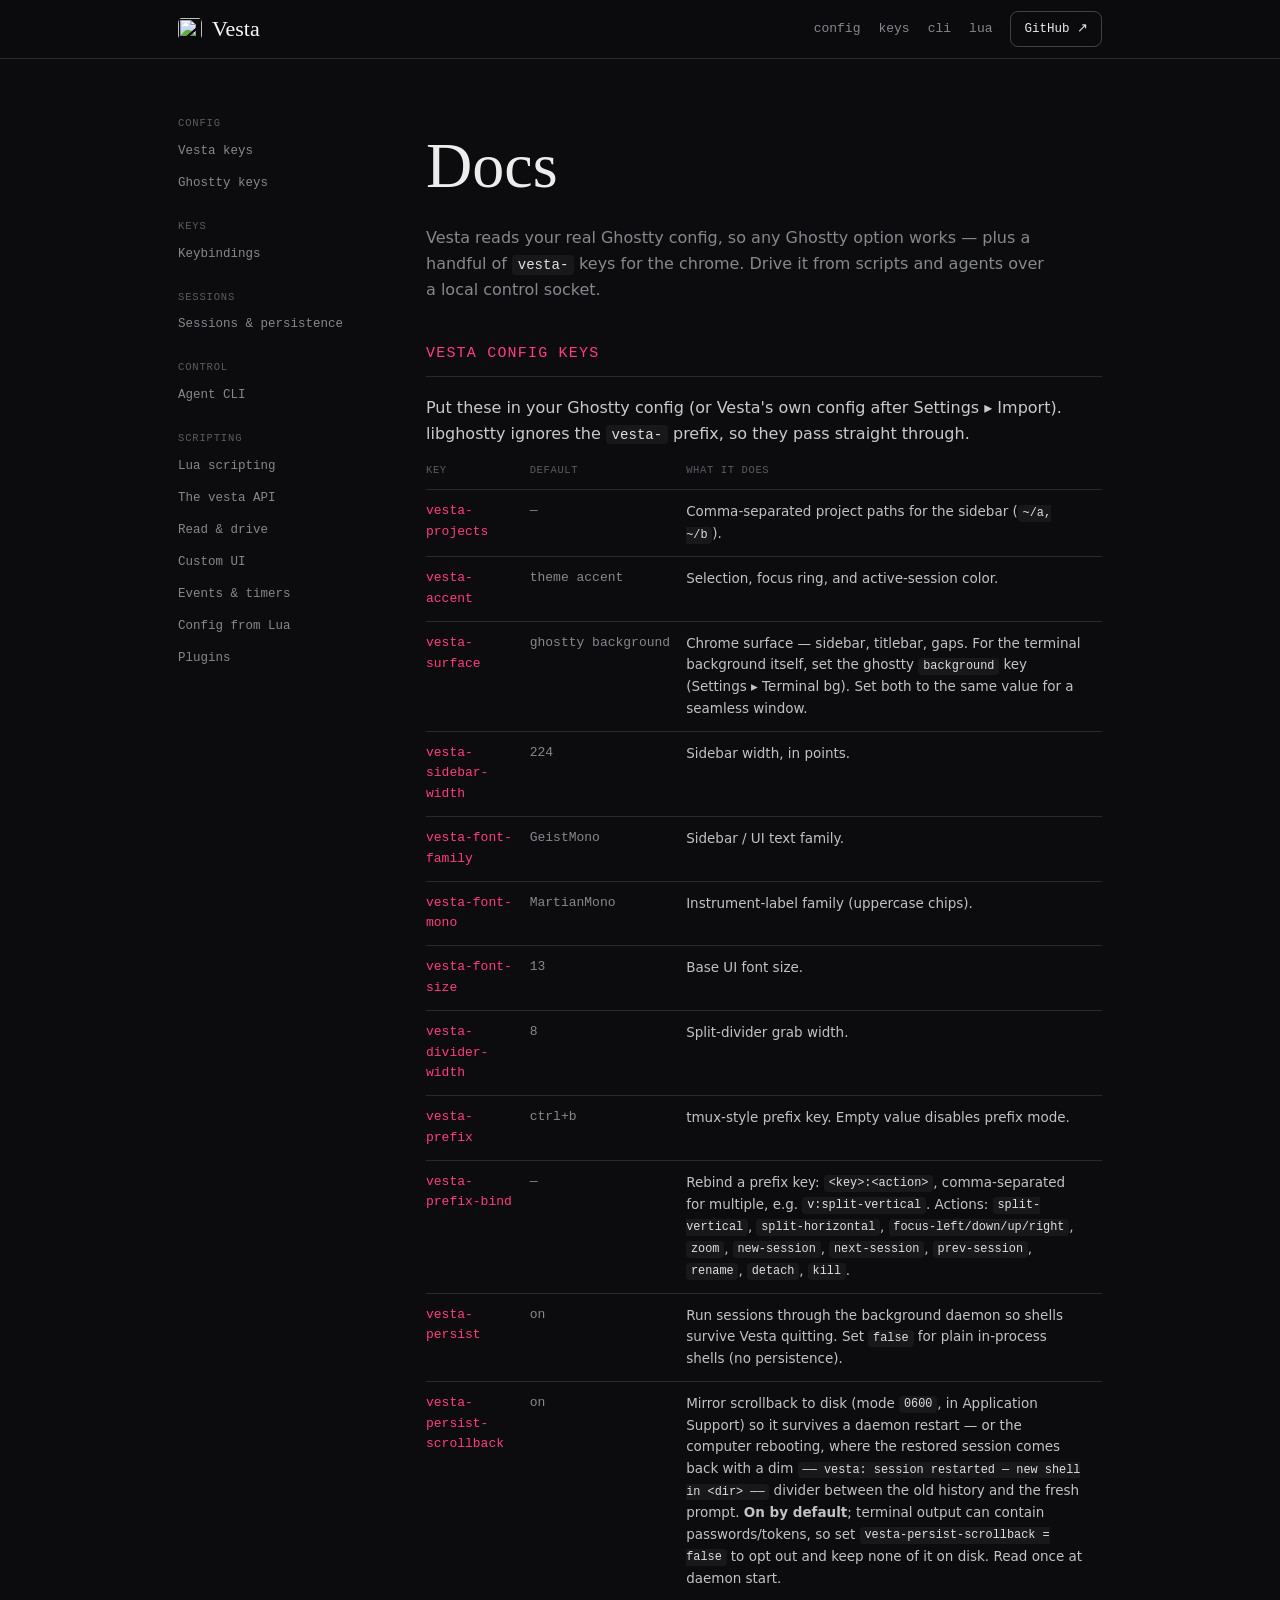
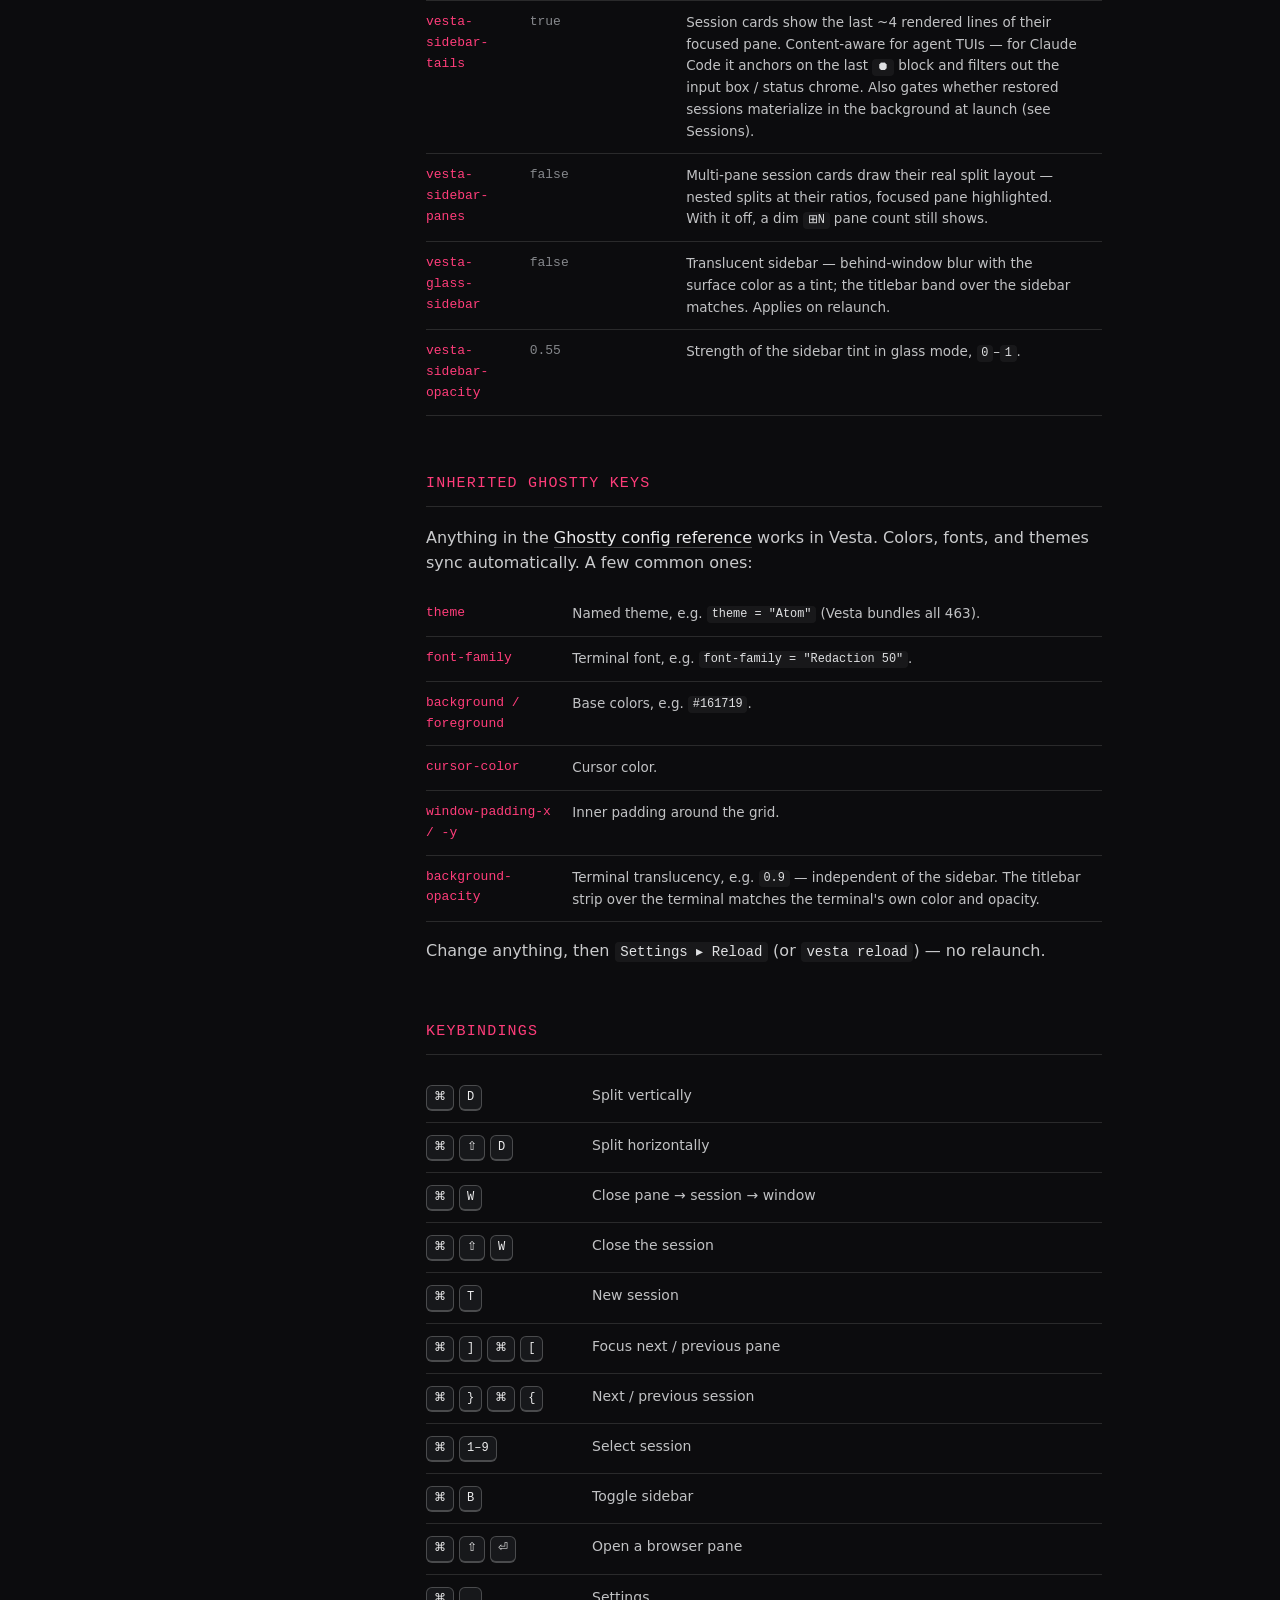
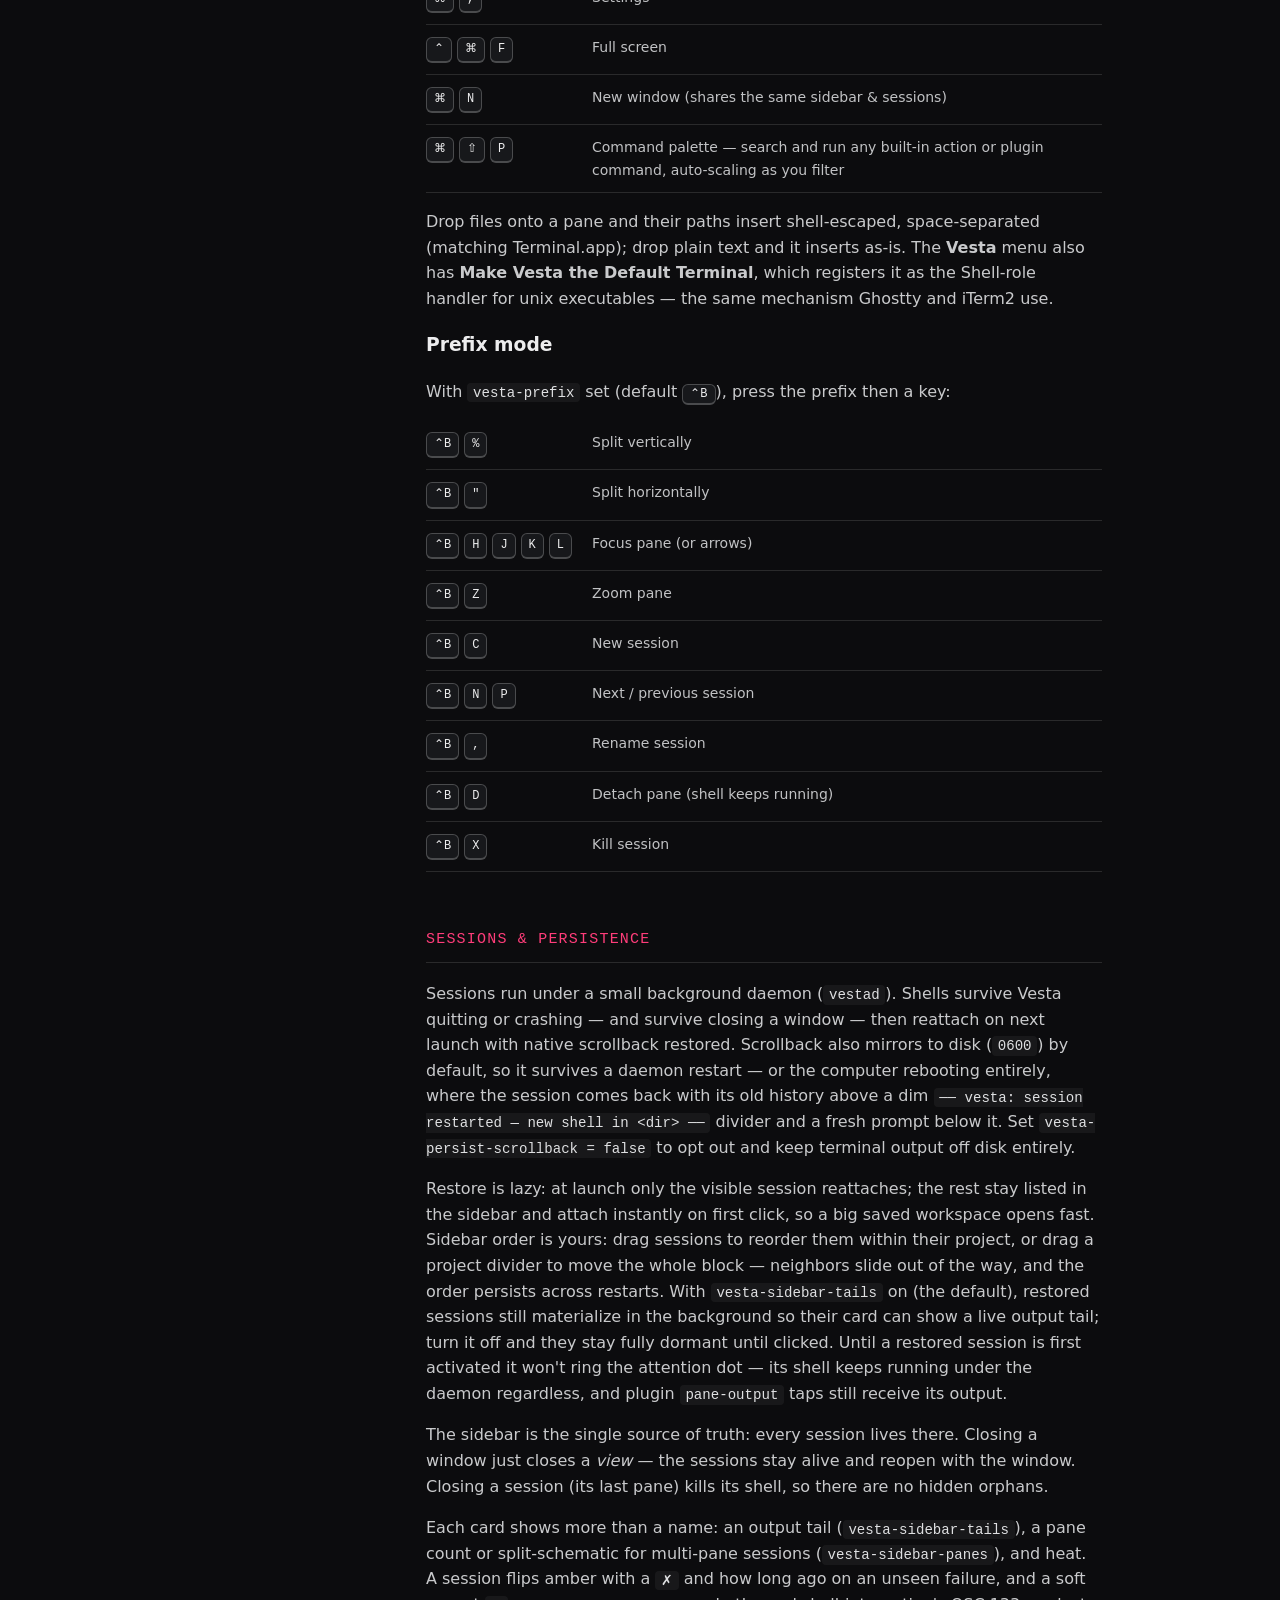
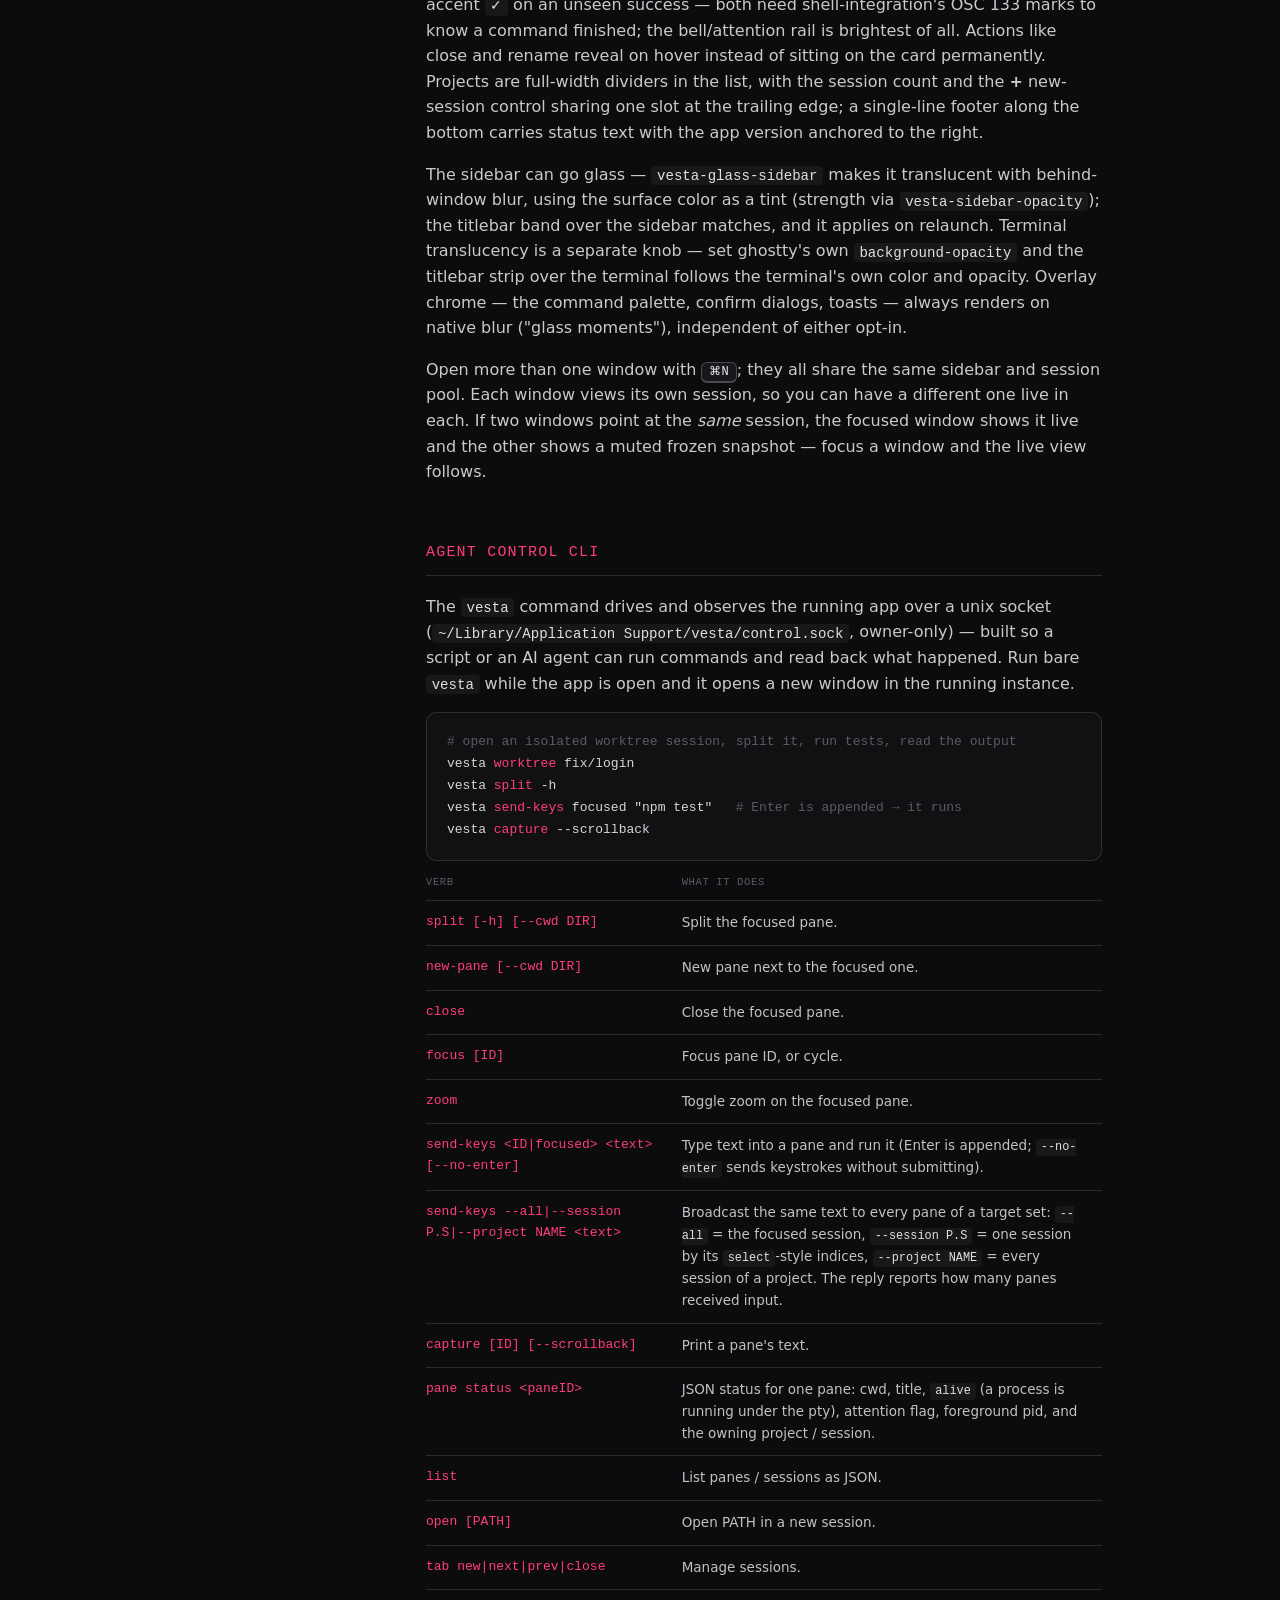
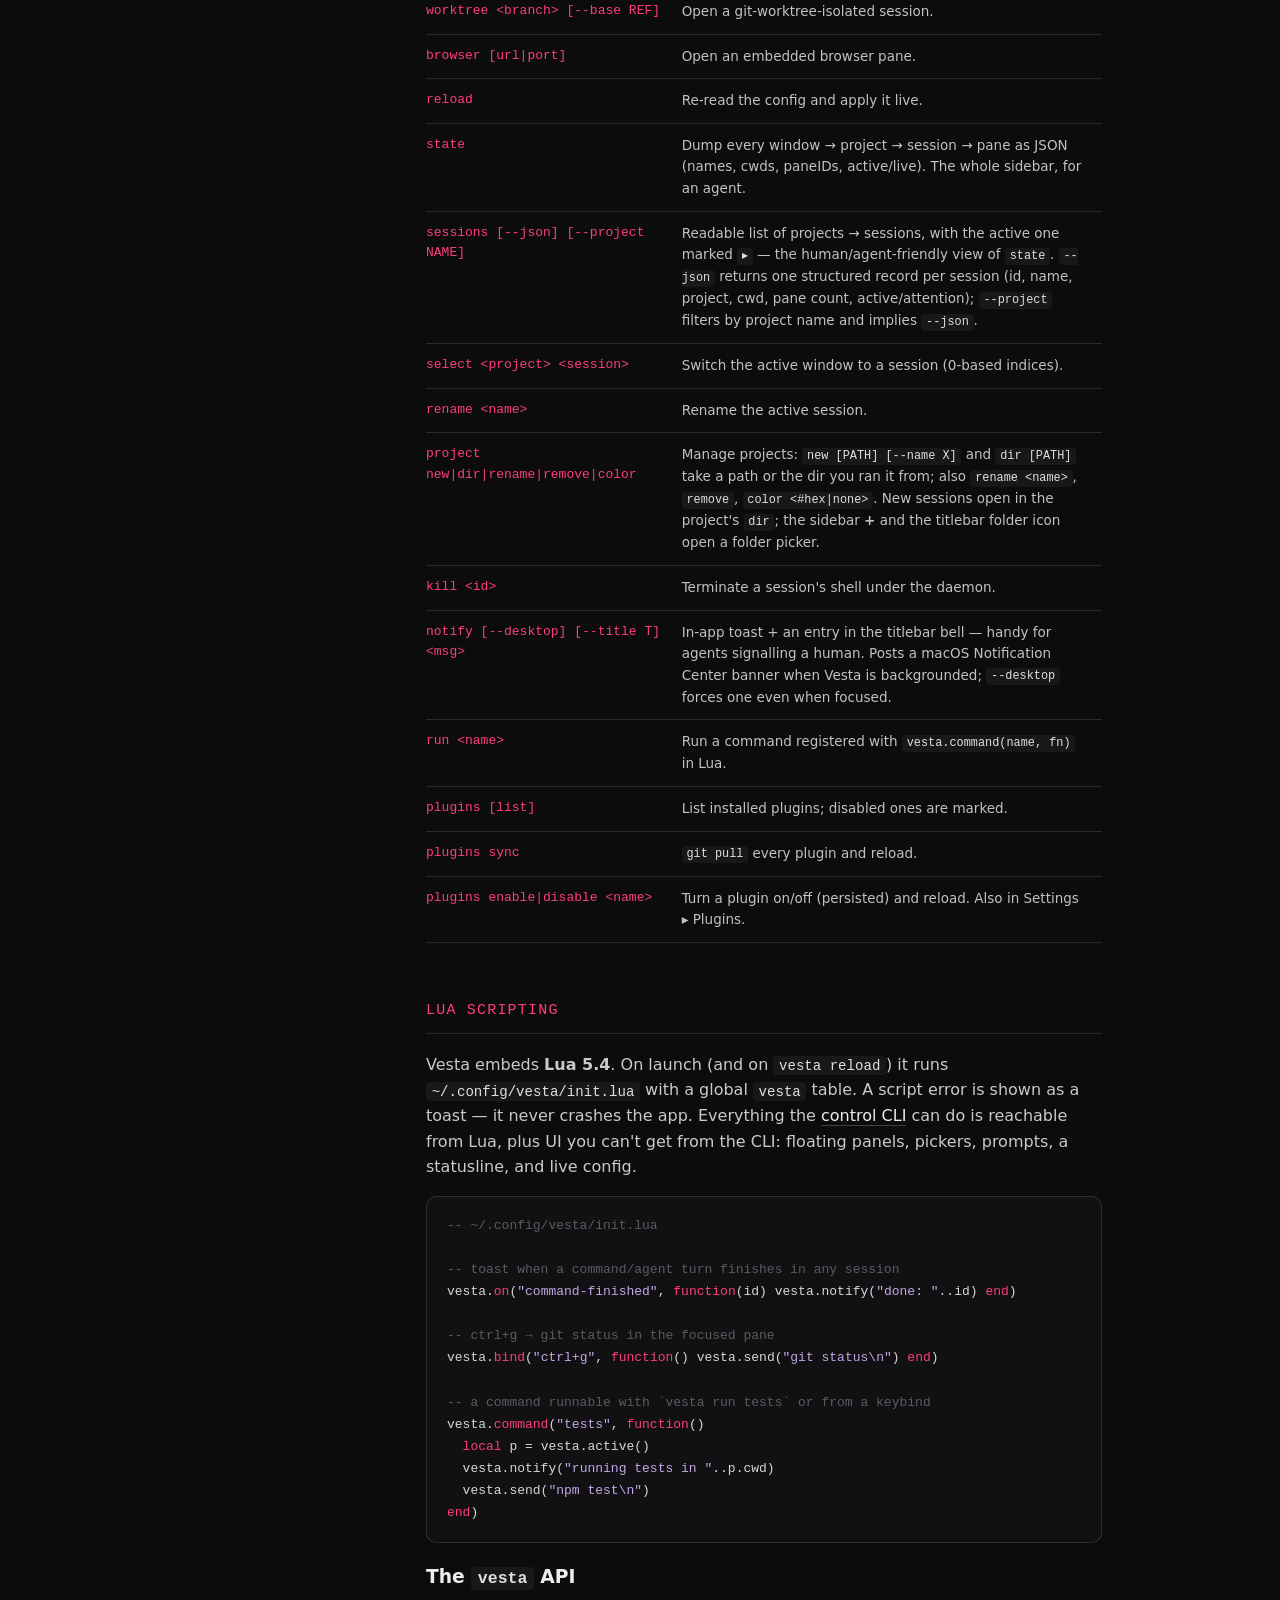
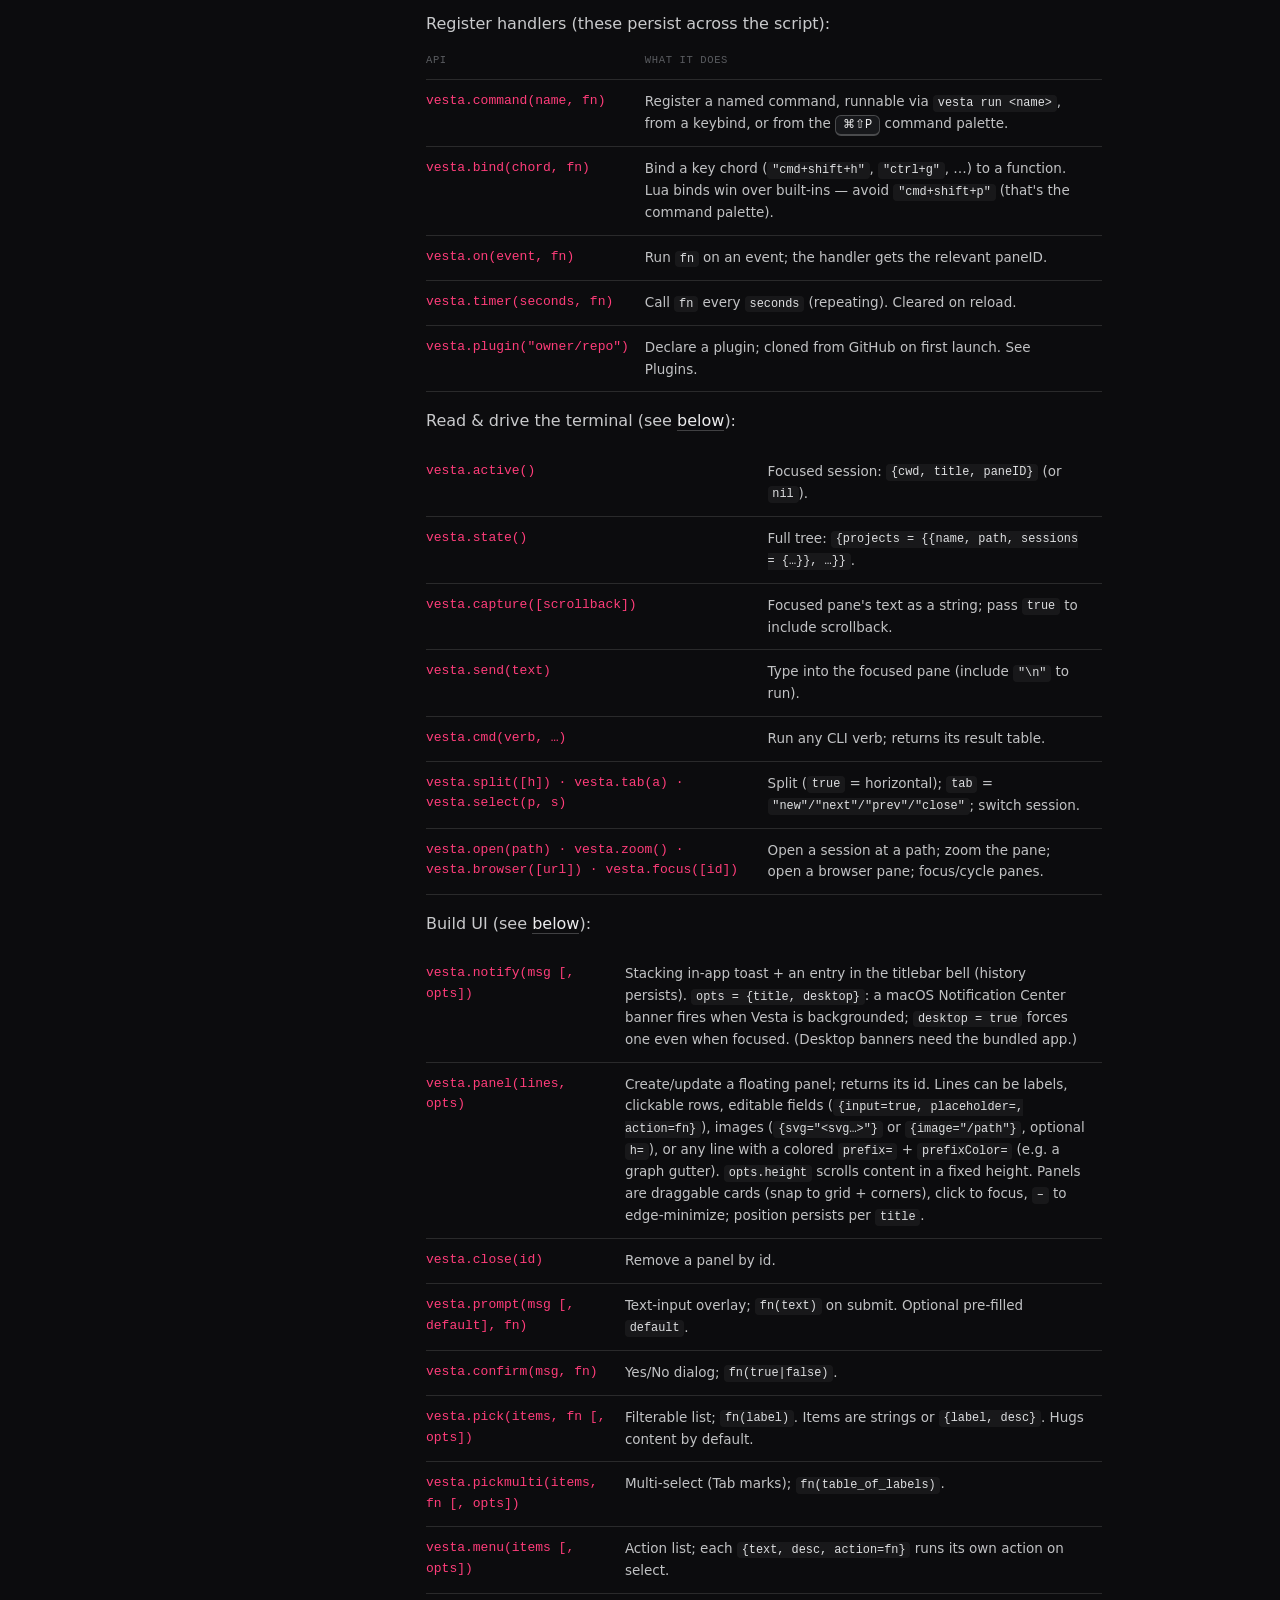
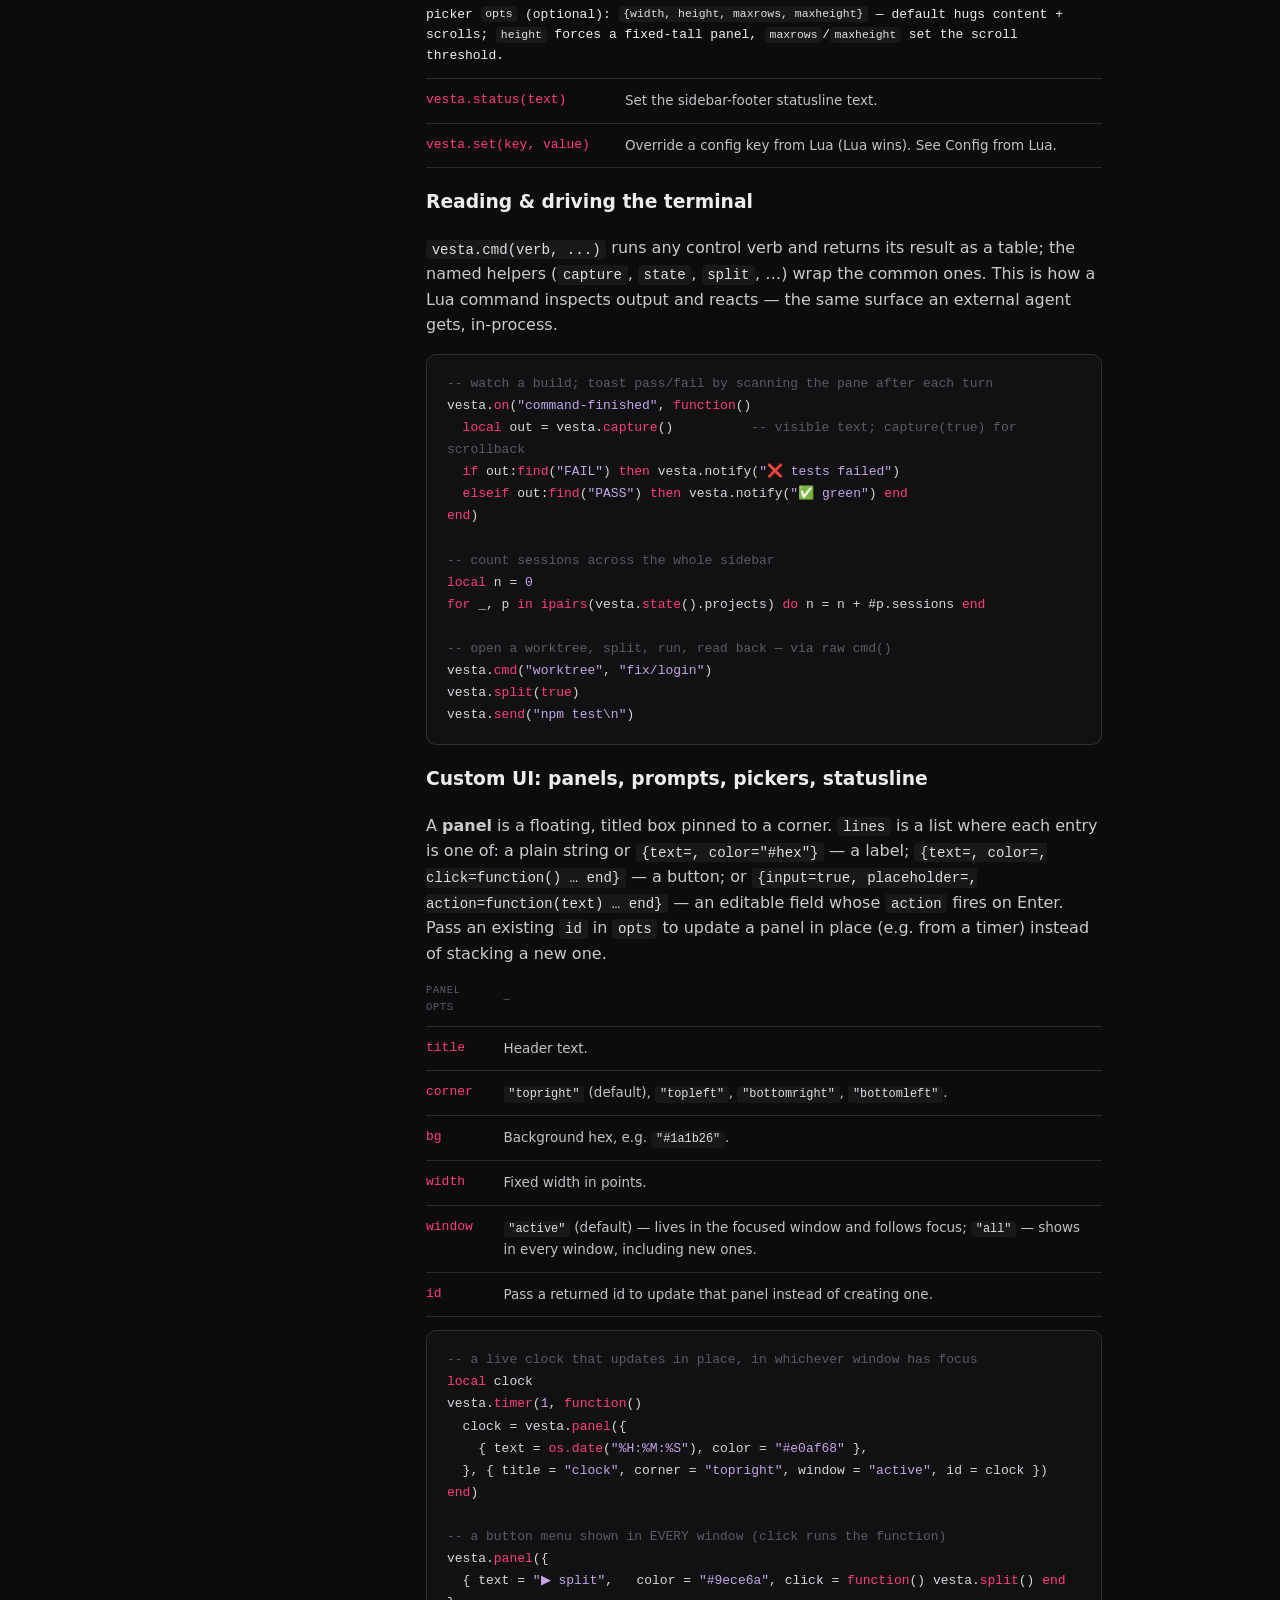
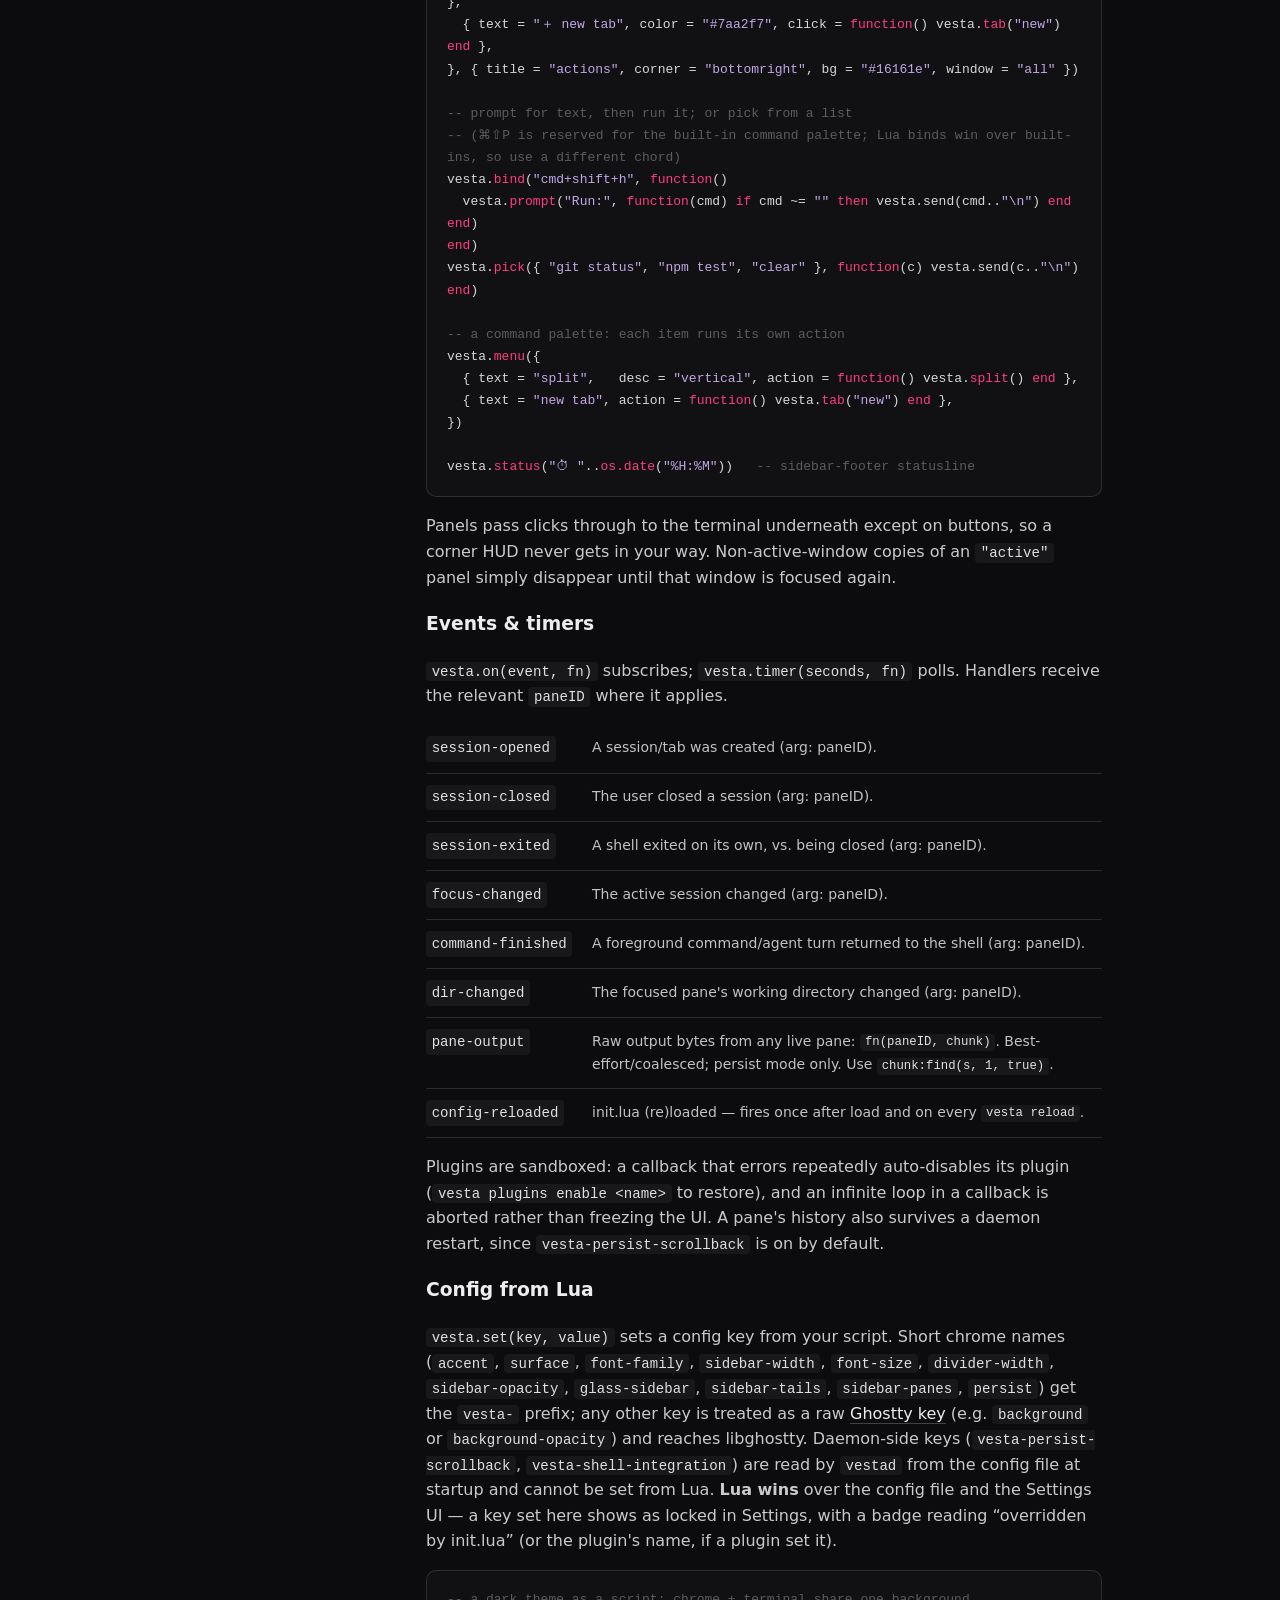
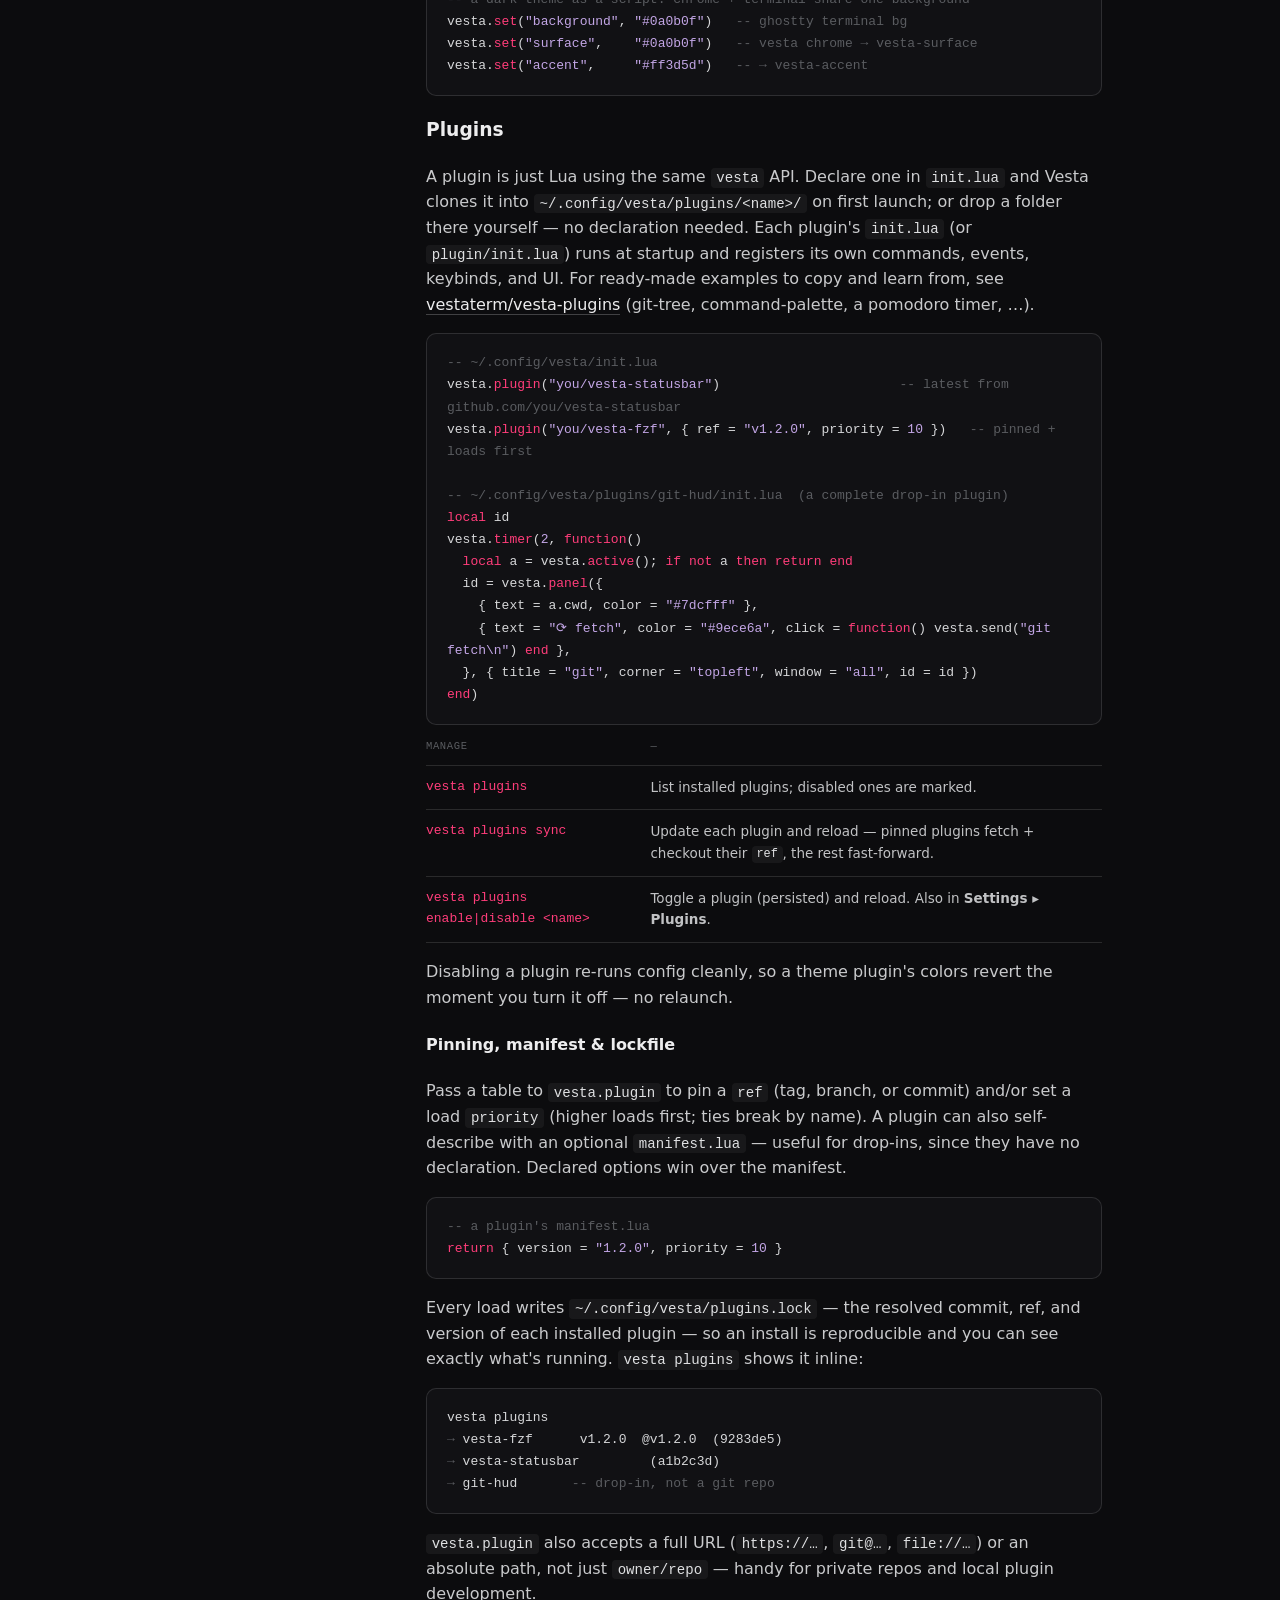
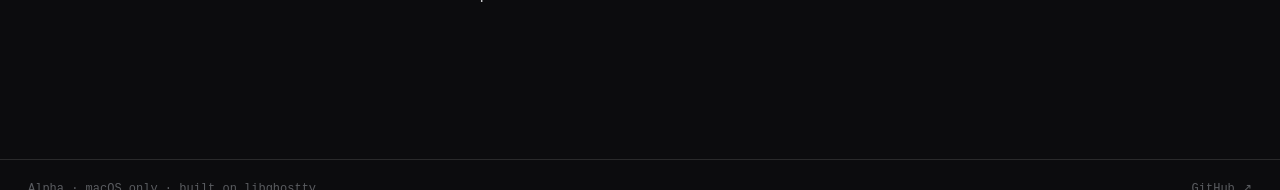
==== commit 37867bab: "docs: scrollback persistence defaults on vesta-persist-scrollback flipped to on-by-default, so the s" ====
--- a/docs.html
+++ b/docs.html
@@ -68,7 +68,7 @@
               <tr><td class="k">vesta-prefix</td><td class="def">ctrl+b</td><td class="desc">tmux-style prefix key. Empty value disables prefix mode.</td></tr>
               <tr><td class="k">vesta-prefix-bind</td><td class="def">—</td><td class="desc">Rebind a prefix key: <code>&lt;key&gt;:&lt;action&gt;</code>, comma-separated for multiple, e.g. <code>v:split-vertical</code>. Actions: <code>split-vertical</code>, <code>split-horizontal</code>, <code>focus-left/down/up/right</code>, <code>zoom</code>, <code>new-session</code>, <code>next-session</code>, <code>prev-session</code>, <code>rename</code>, <code>detach</code>, <code>kill</code>.</td></tr>
               <tr><td class="k">vesta-persist</td><td class="def">on</td><td class="desc">Run sessions through the background daemon so shells survive Vesta quitting. Set <code>false</code> for plain in-process shells (no persistence).</td></tr>
-              <tr><td class="k">vesta-persist-scrollback</td><td class="def">off</td><td class="desc">Mirror scrollback to disk so it survives a daemon restart — or the computer rebooting. <strong>Off by default</strong> — terminal output can contain passwords/tokens; enable only if you accept on-disk persistence.</td></tr>
+              <tr><td class="k">vesta-persist-scrollback</td><td class="def">on</td><td class="desc">Mirror scrollback to disk (mode <code>0600</code>, in Application Support) so it survives a daemon restart — or the computer rebooting, where the restored session comes back with a dim <code>── vesta: session restarted — new shell in &lt;dir&gt; ──</code> divider between the old history and the fresh prompt. <strong>On by default</strong>; terminal output can contain passwords/tokens, so set <code>vesta-persist-scrollback = false</code> to opt out and keep none of it on disk. Read once at daemon start.</td></tr>
               <tr><td class="k">vesta-sidebar-tails</td><td class="def">true</td><td class="desc">Session cards show the last ~4 rendered lines of their focused pane. Content-aware for agent TUIs — for Claude Code it anchors on the last <code>⏺</code> block and filters out the input box / status chrome. Also gates whether restored sessions materialize in the background at launch (see <a href="#sessions">Sessions</a>).</td></tr>
               <tr><td class="k">vesta-sidebar-panes</td><td class="def">false</td><td class="desc">Multi-pane session cards draw their real split layout — nested splits at their ratios, focused pane highlighted. With it off, a dim <code>⊞N</code> pane count still shows.</td></tr>
               <tr><td class="k">vesta-glass-sidebar</td><td class="def">false</td><td class="desc">Translucent sidebar — behind-window blur with the surface color as a tint; the titlebar band over the sidebar matches. Applies on relaunch.</td></tr>
@@ -137,9 +137,12 @@
           <h2>Sessions &amp; persistence</h2>
           <p>Sessions run under a small background daemon (<code>vestad</code>). Shells survive Vesta
             quitting or crashing — and survive closing a window — then reattach on next launch with
-            native scrollback restored. With <code>vesta-persist-scrollback</code> enabled, scrollback
-            also mirrors to disk so it survives a daemon restart, or the computer rebooting entirely
-            (off by default).</p>
+            native scrollback restored. Scrollback also mirrors to disk (<code>0600</code>) by
+            default, so it survives a daemon restart — or the computer rebooting entirely, where the
+            session comes back with its old history above a dim
+            <code>── vesta: session restarted — new shell in &lt;dir&gt; ──</code> divider and a fresh
+            prompt below it. Set <code>vesta-persist-scrollback = false</code> to opt out and keep
+            terminal output off disk entirely.</p>
           <p>Restore is lazy: at launch only the visible session reattaches; the rest stay listed in
             the sidebar and attach instantly on first click, so a big saved workspace opens fast.
             Sidebar order is yours: drag sessions to reorder them within their project, or drag a
@@ -369,17 +372,20 @@
           </div>
           <p>Plugins are sandboxed: a callback that errors repeatedly auto-disables its plugin
             (<code>vesta plugins enable &lt;name&gt;</code> to restore), and an infinite loop in a
-            callback is aborted rather than freezing the UI. With <code>vesta-persist-scrollback</code>
-            enabled, a pane's history also survives a daemon restart (off by default).</p>
+            callback is aborted rather than freezing the UI. A pane's history also survives a daemon
+            restart, since <code>vesta-persist-scrollback</code> is on by default.</p>
 
           <h3 id="lua-config">Config from Lua</h3>
           <p><code>vesta.set(key, value)</code> sets a config key from your script. Short chrome names
             (<code>accent</code>, <code>surface</code>, <code>font-family</code>,
             <code>sidebar-width</code>, <code>font-size</code>, <code>divider-width</code>,
             <code>sidebar-opacity</code>, <code>glass-sidebar</code>, <code>sidebar-tails</code>,
-            <code>sidebar-panes</code>, <code>persist-scrollback</code>) get the <code>vesta-</code>
+            <code>sidebar-panes</code>, <code>persist</code>) get the <code>vesta-</code>
             prefix; any other key is treated as a raw <a href="#ghostty">Ghostty key</a> (e.g.
             <code>background</code> or <code>background-opacity</code>) and reaches libghostty.
+            Daemon-side keys (<code>vesta-persist-scrollback</code>,
+            <code>vesta-shell-integration</code>) are read by <code>vestad</code> from the config file
+            at startup and cannot be set from Lua.
             <strong>Lua wins</strong> over the config file and the Settings UI — a key set here shows
             as locked in Settings, with a badge reading “overridden by init.lua” (or the plugin's
             name, if a plugin set it).</p>
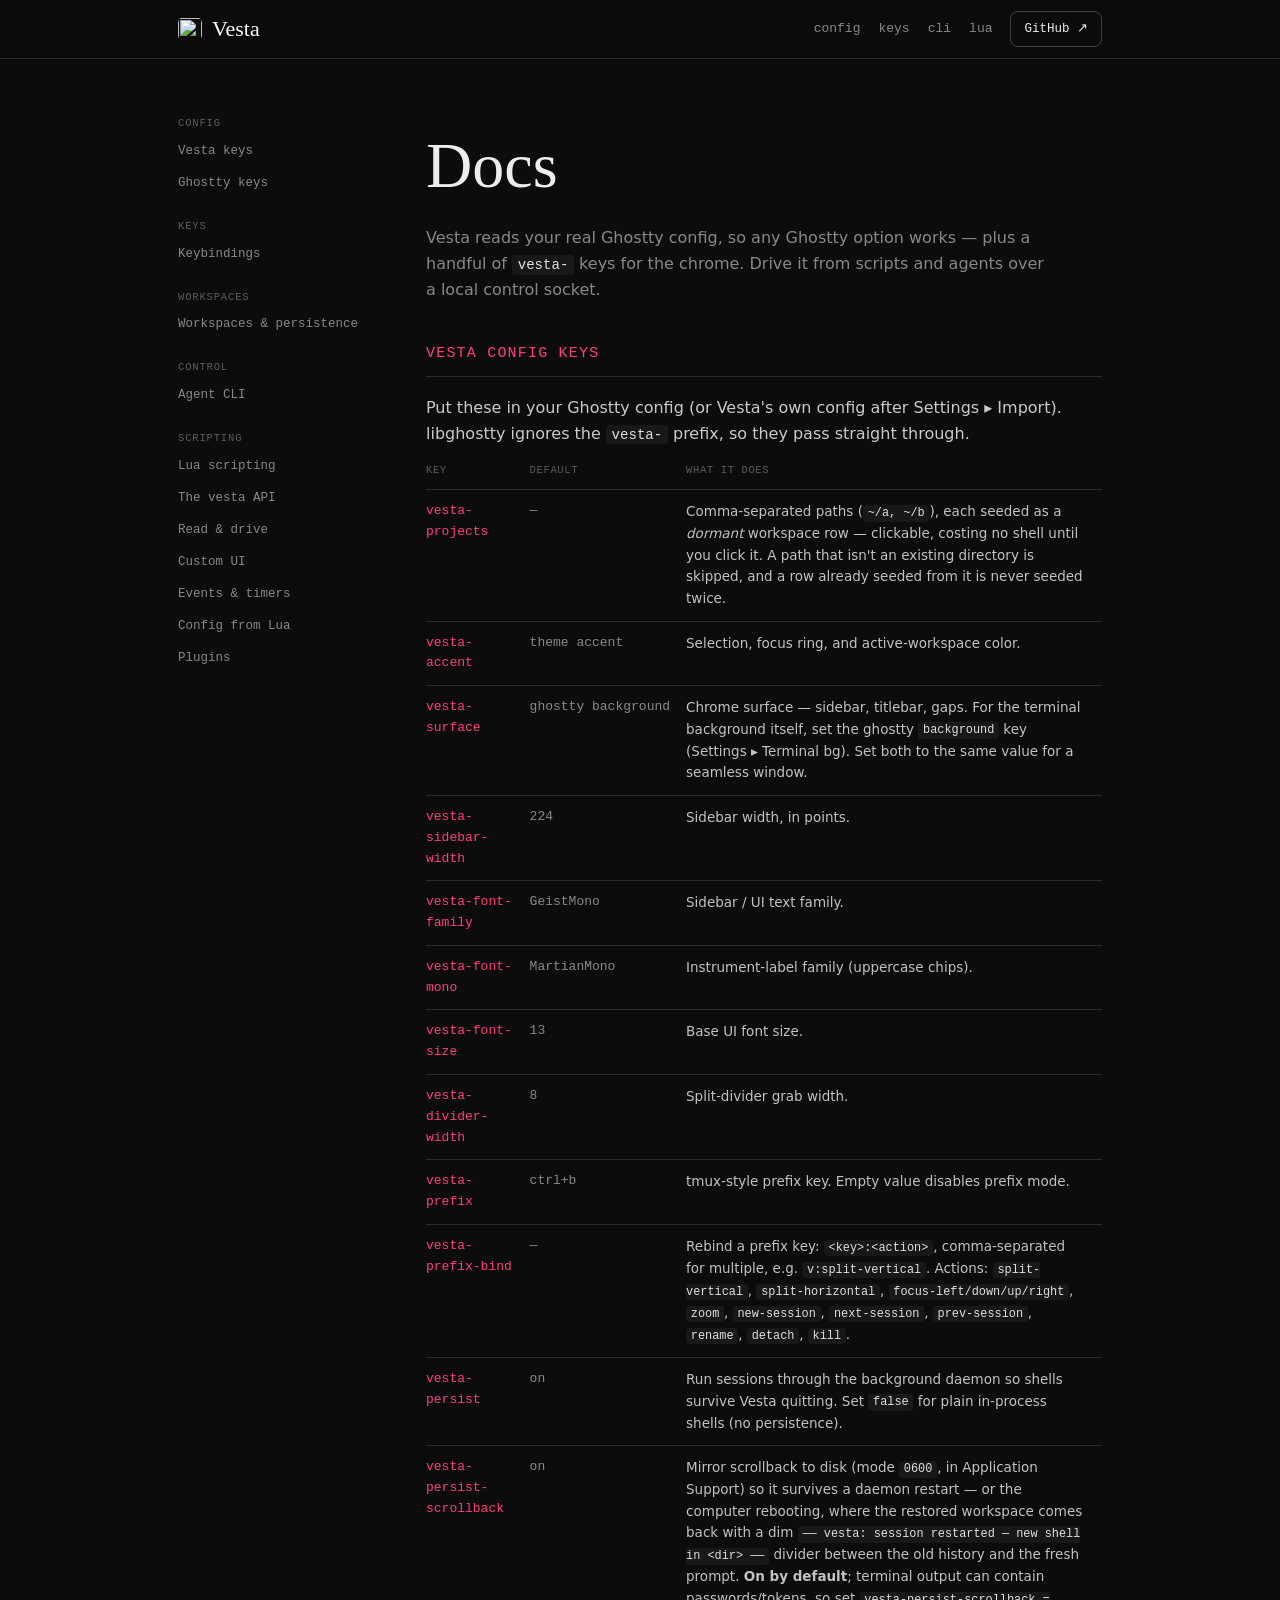
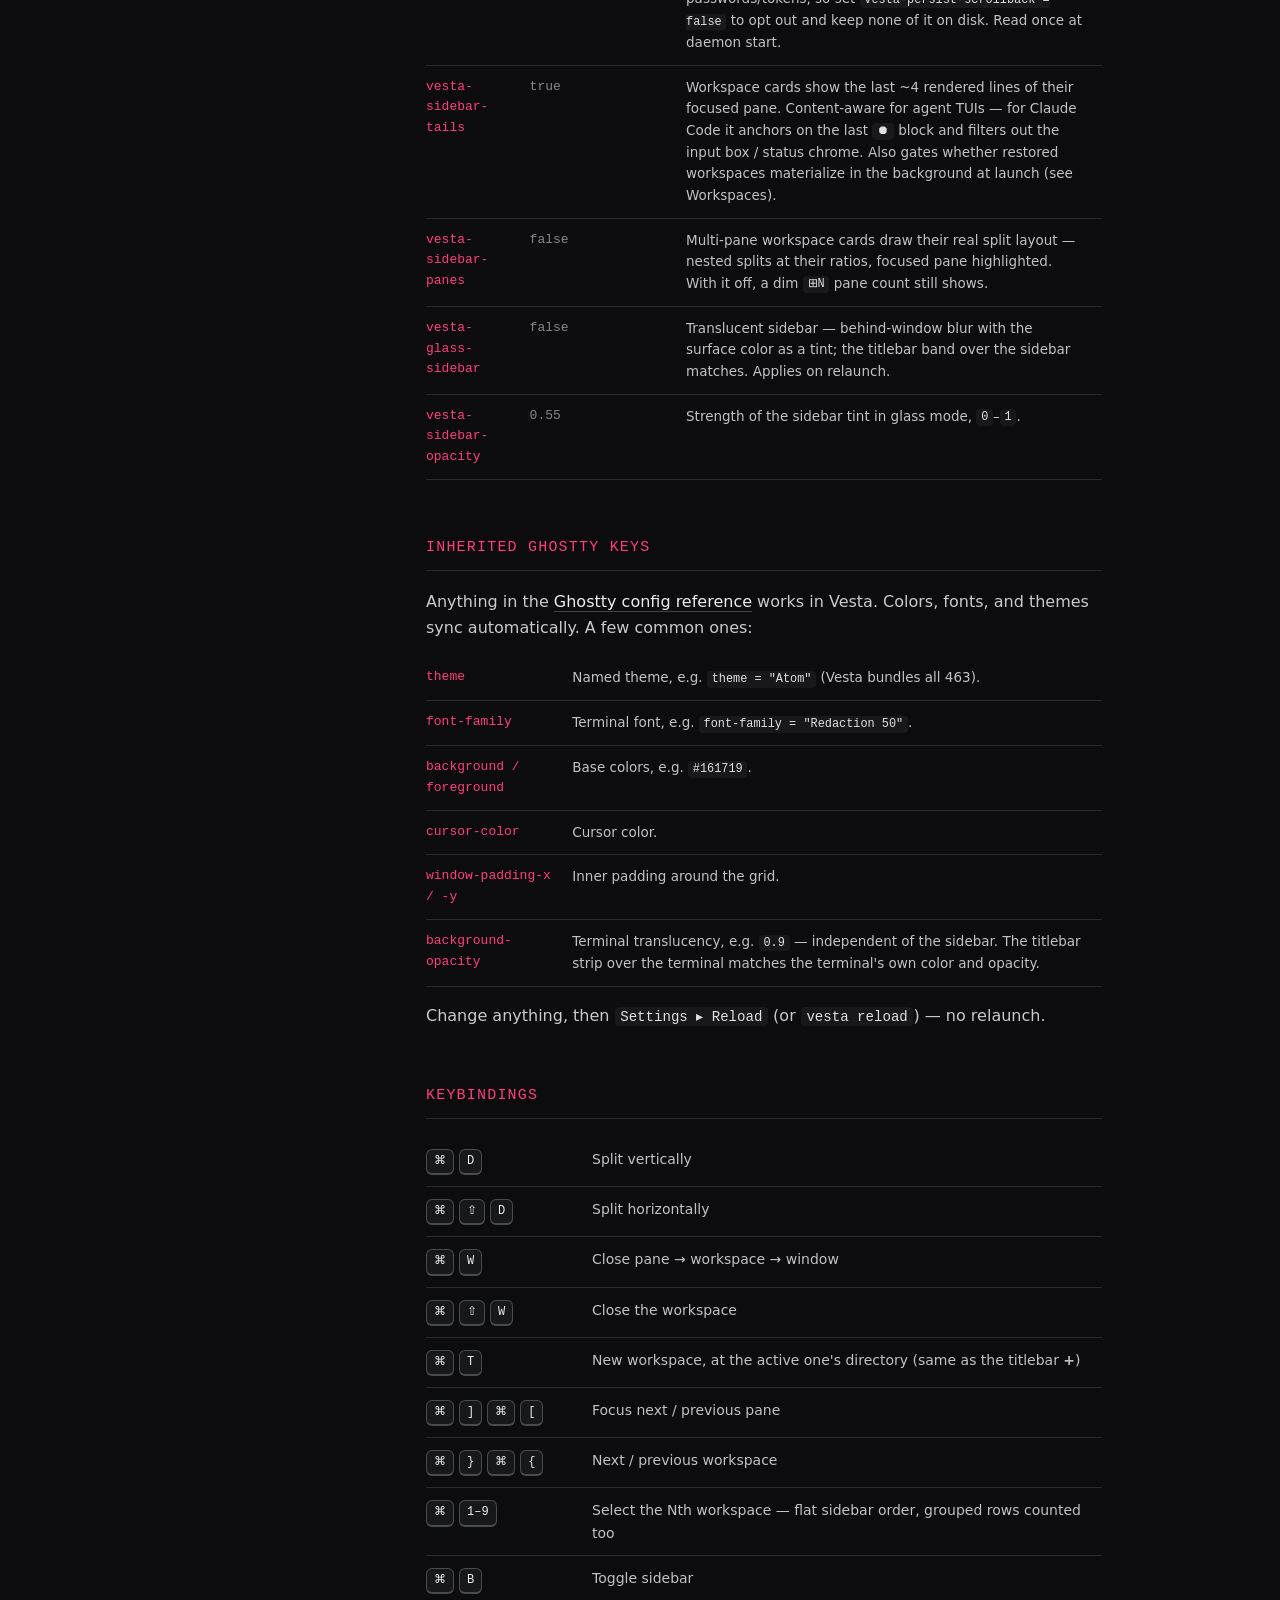
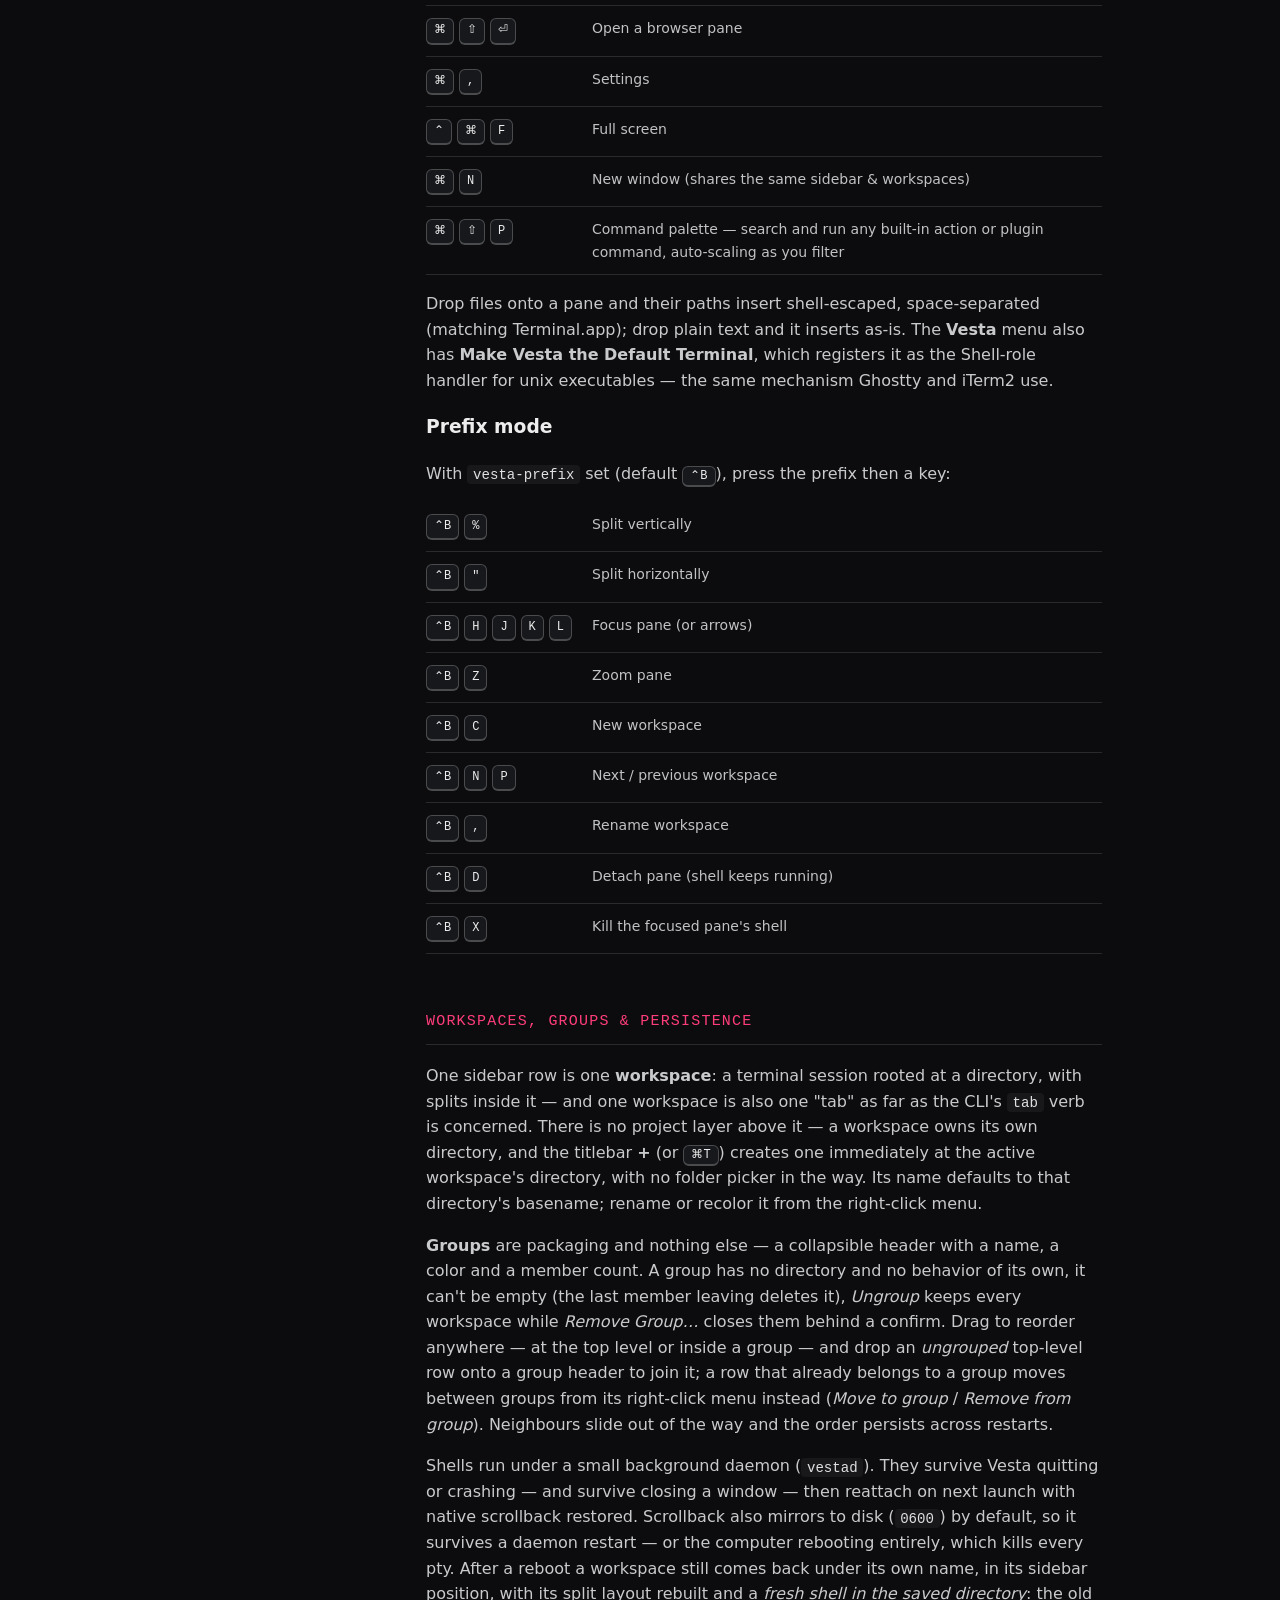
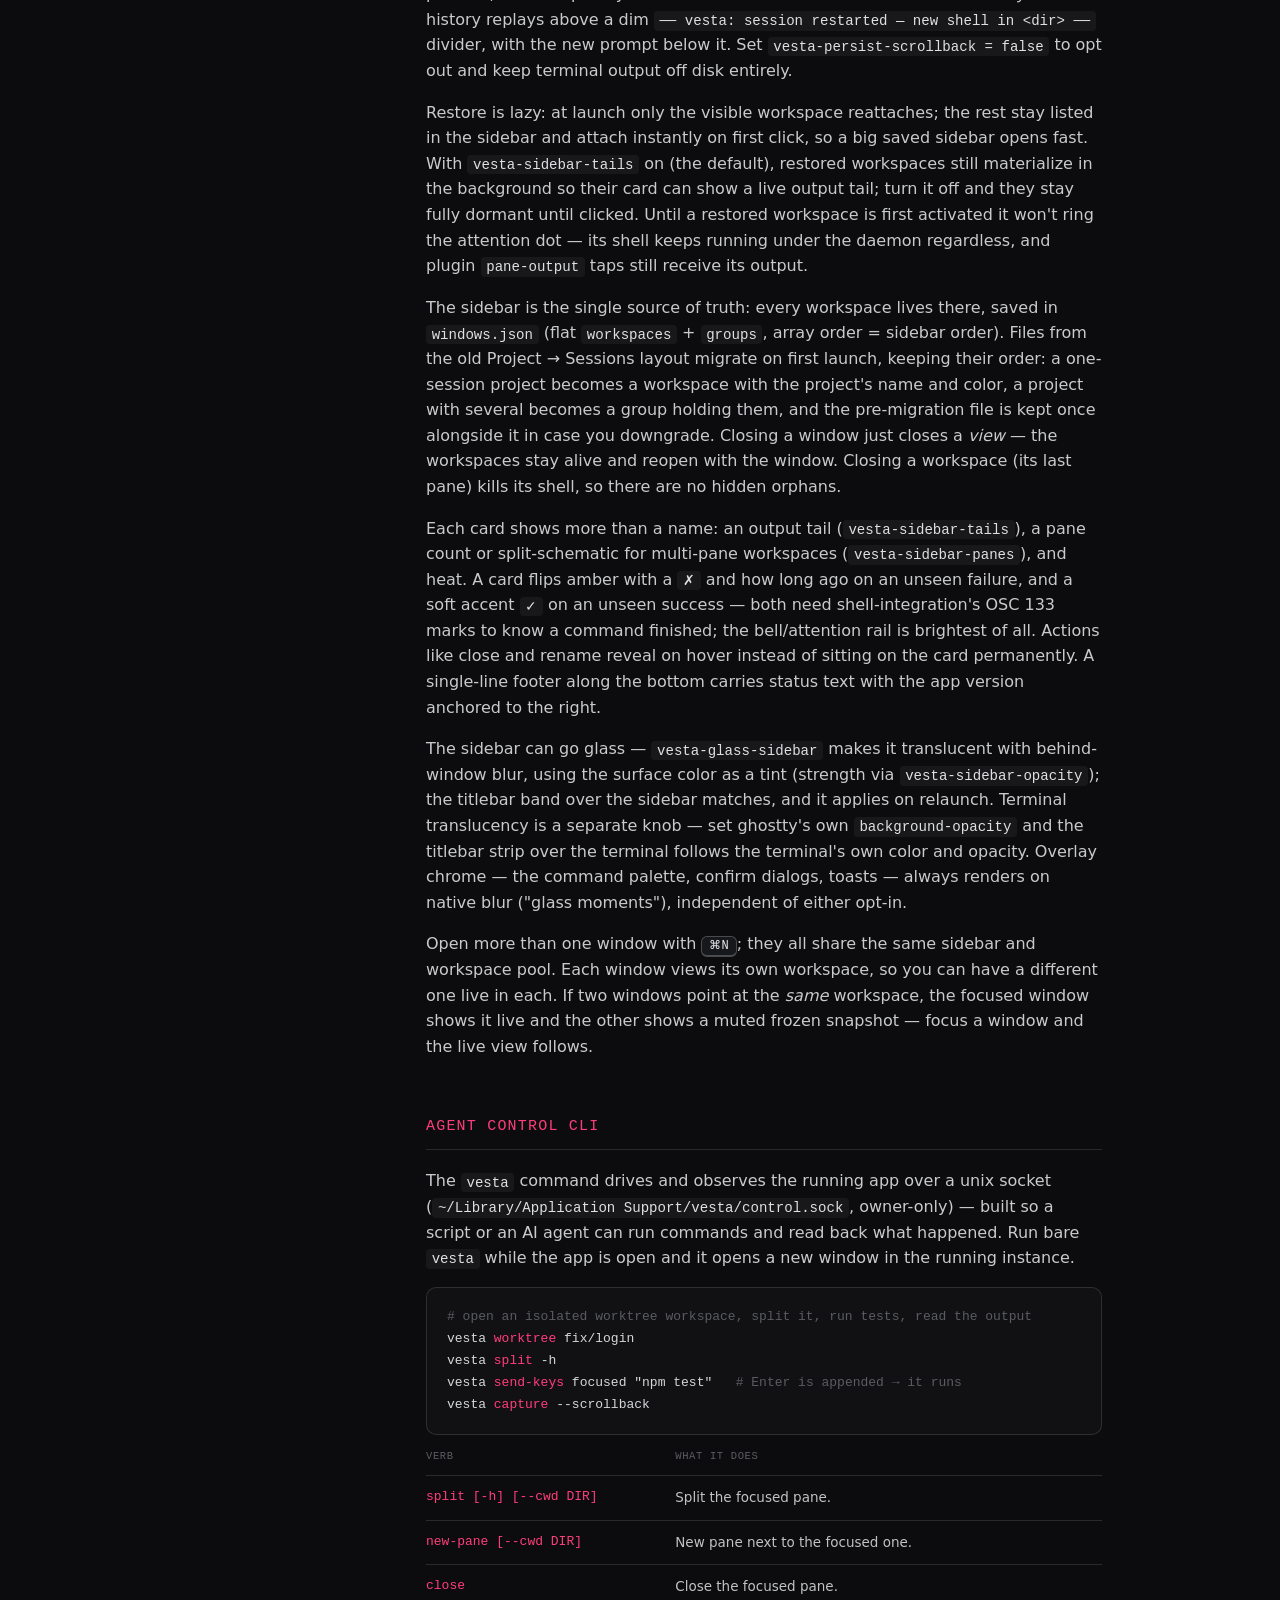
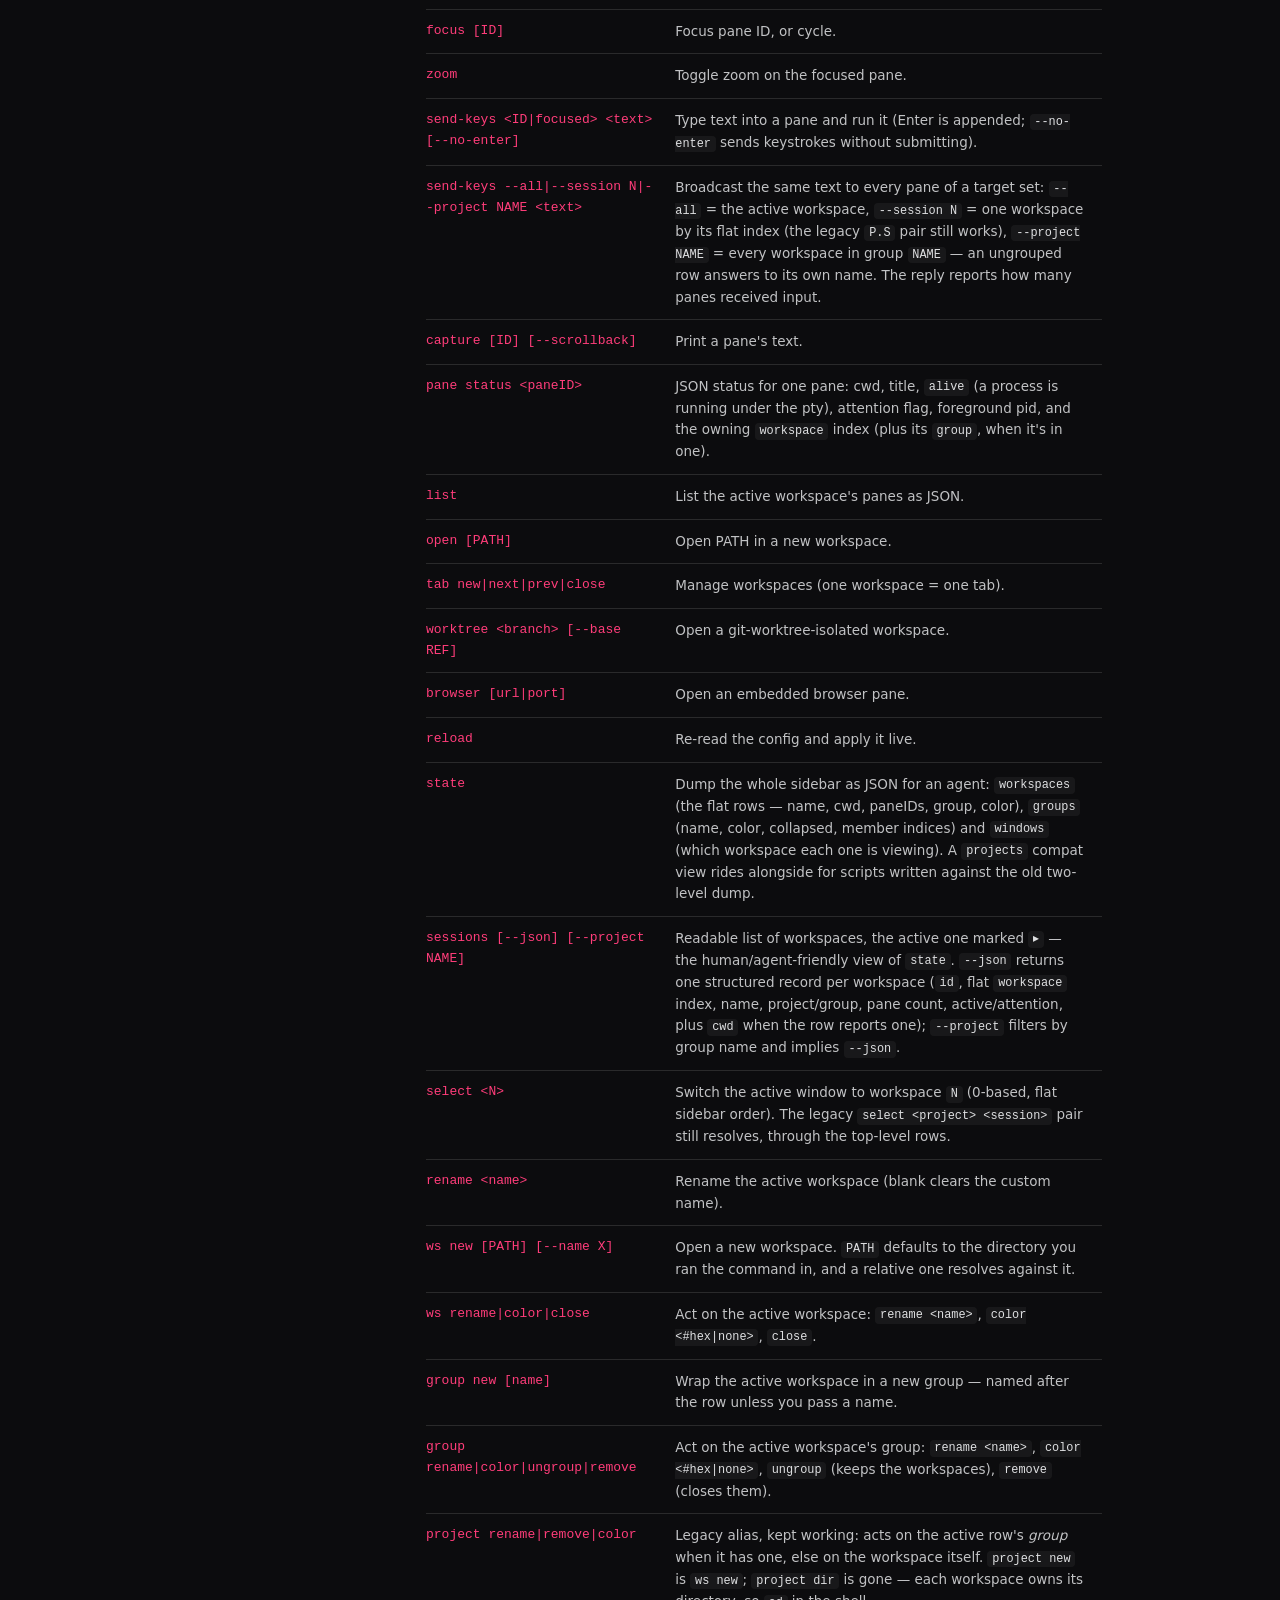
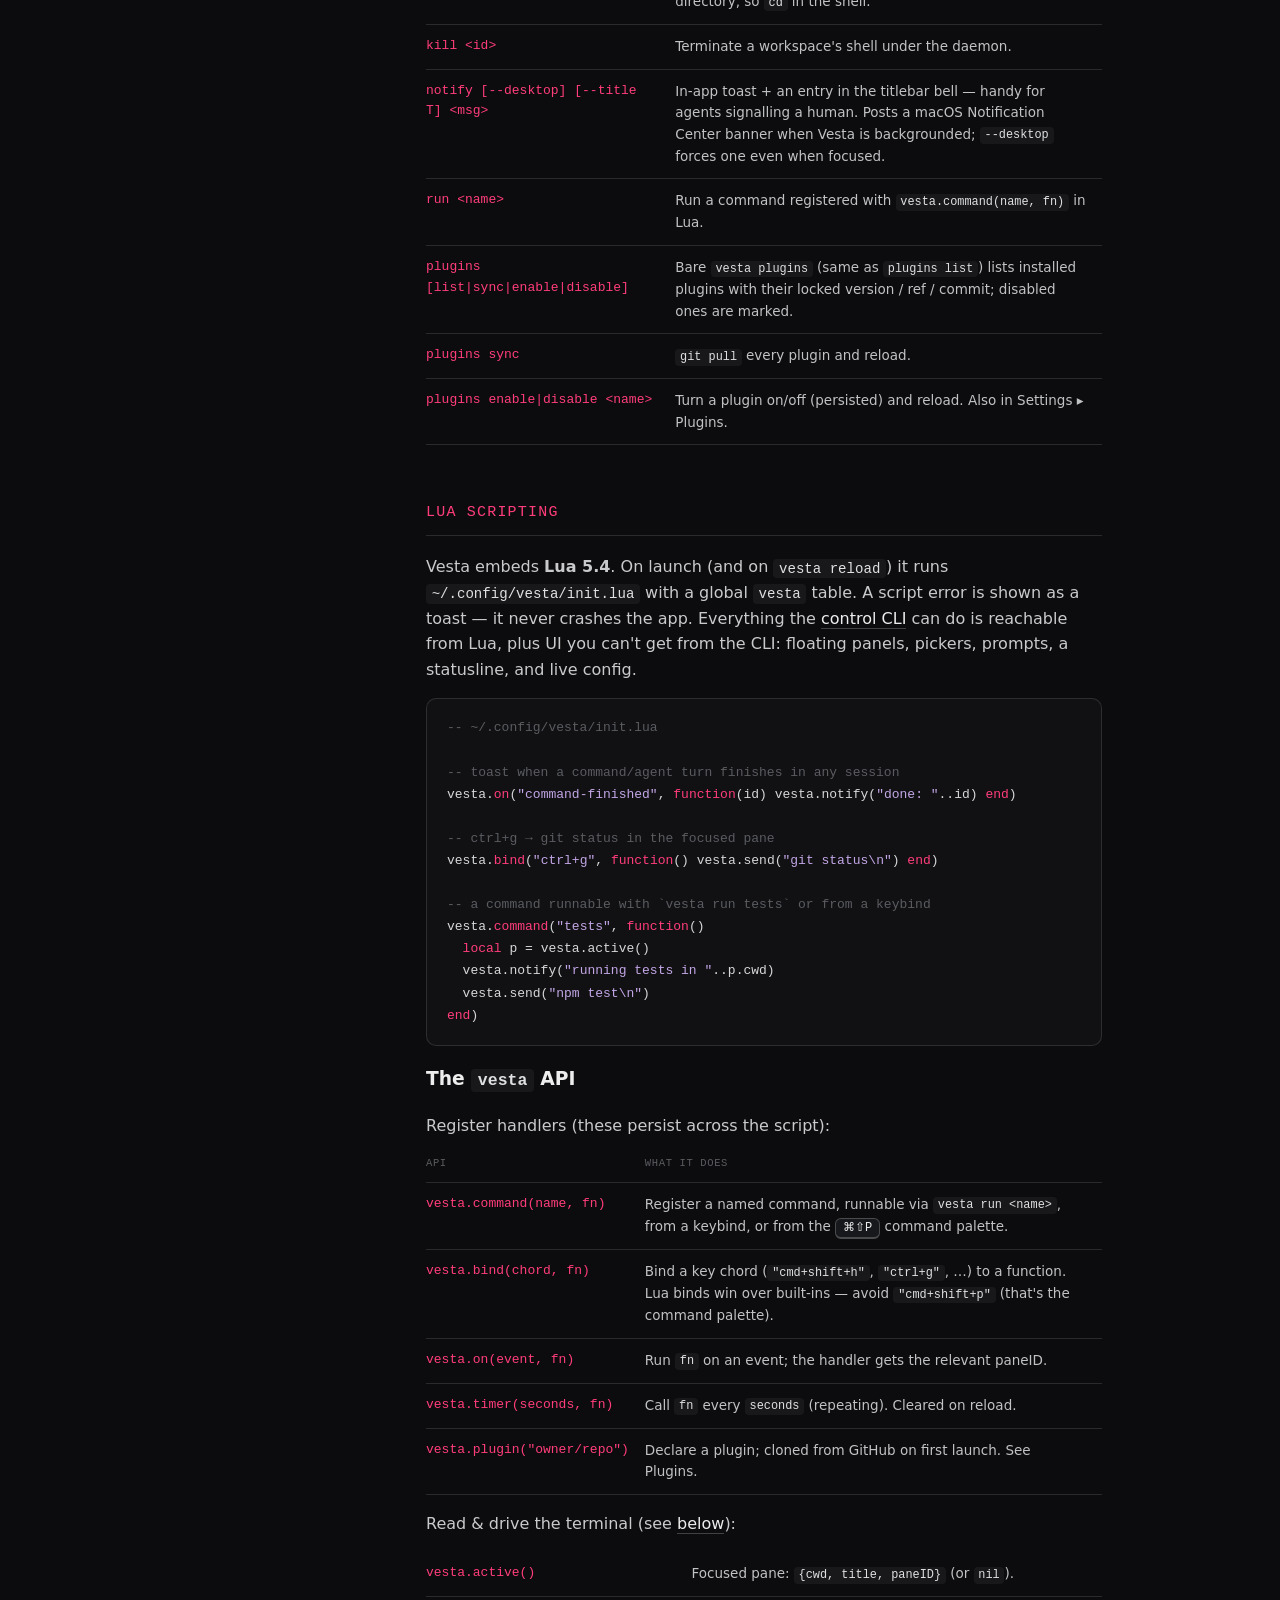
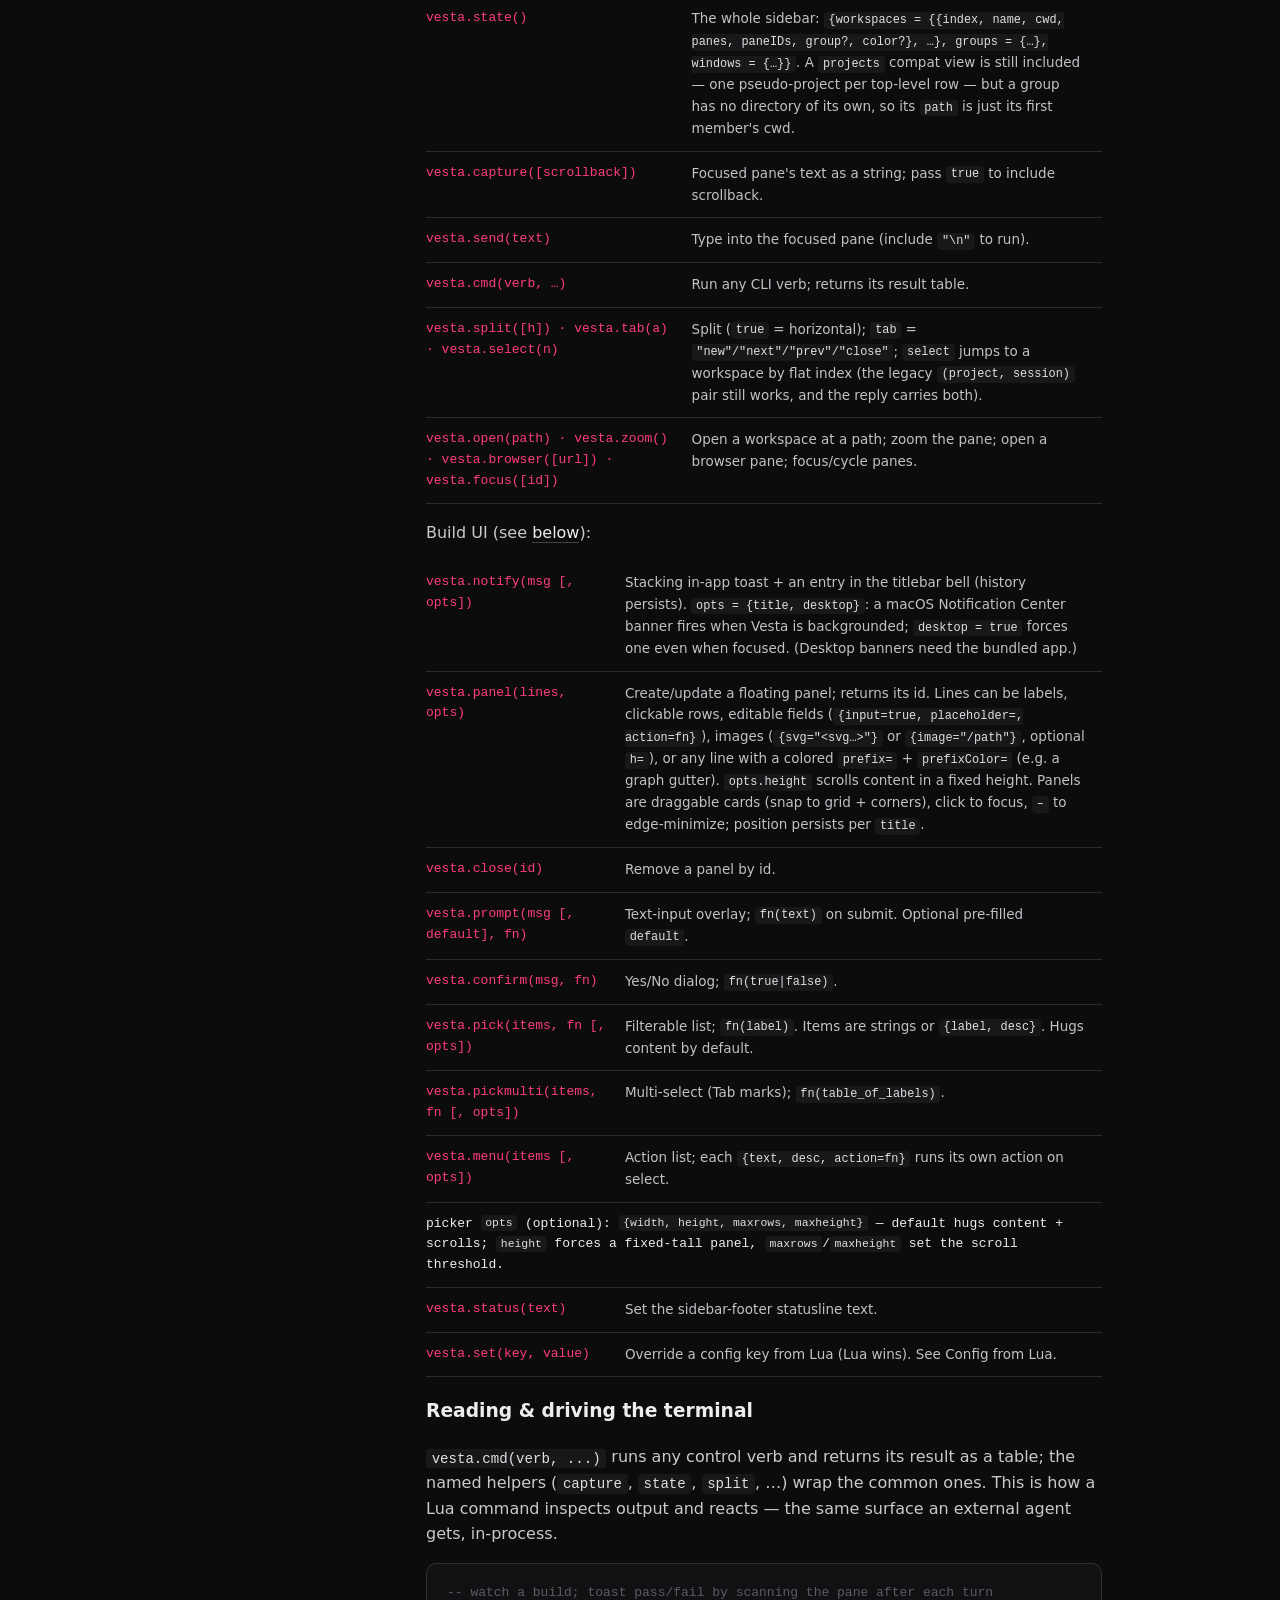
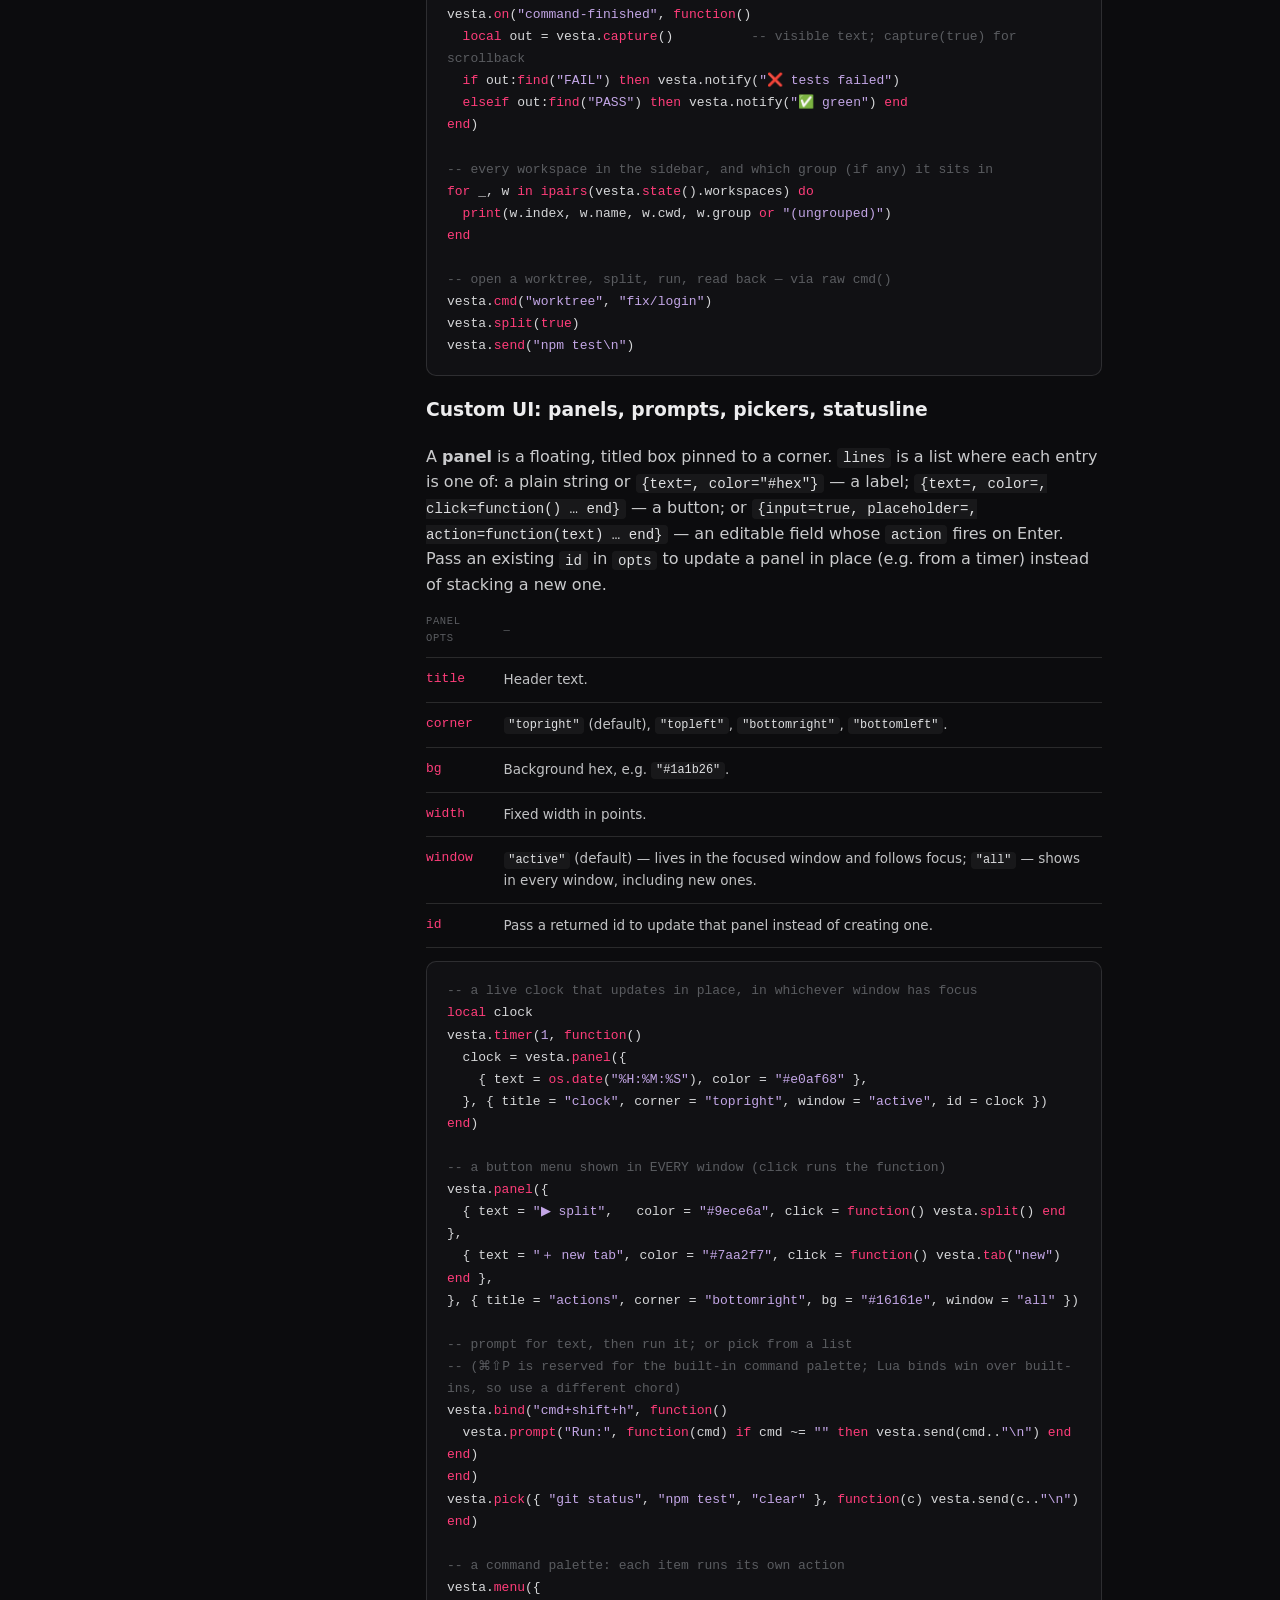
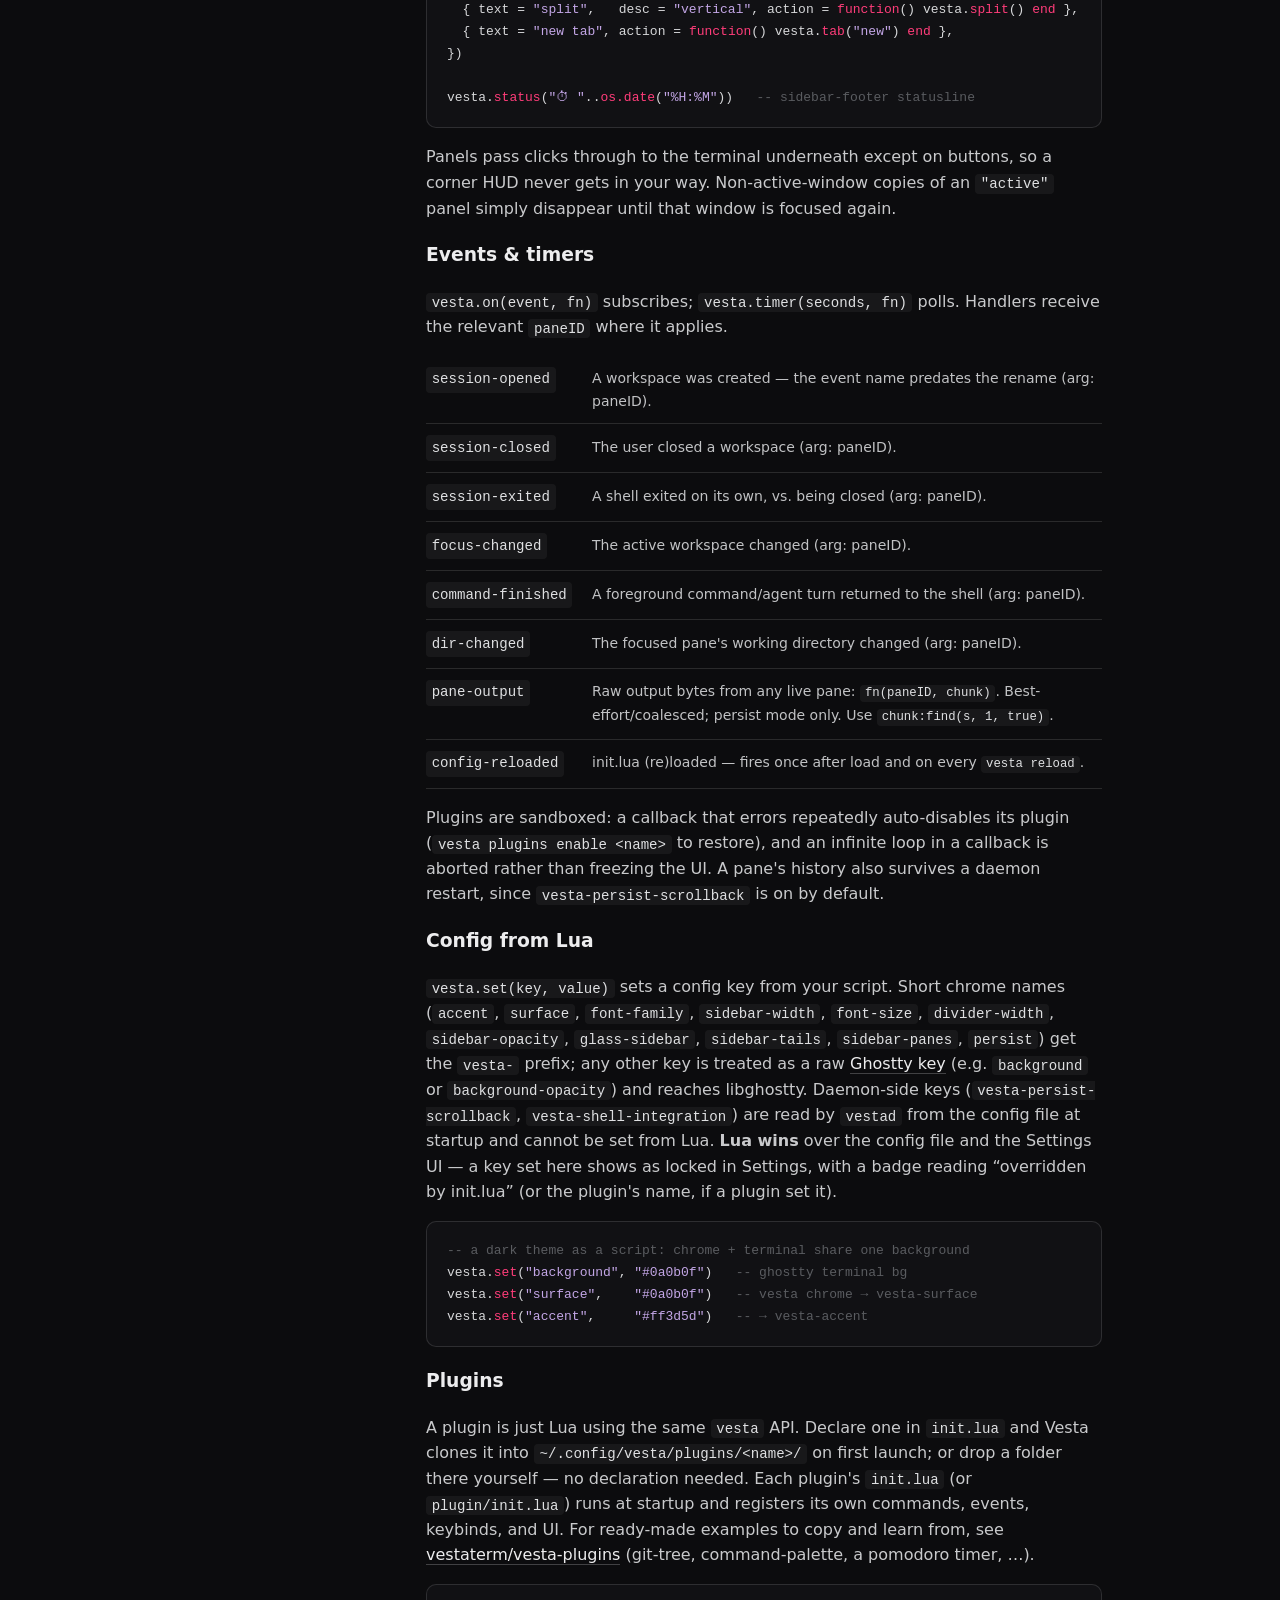
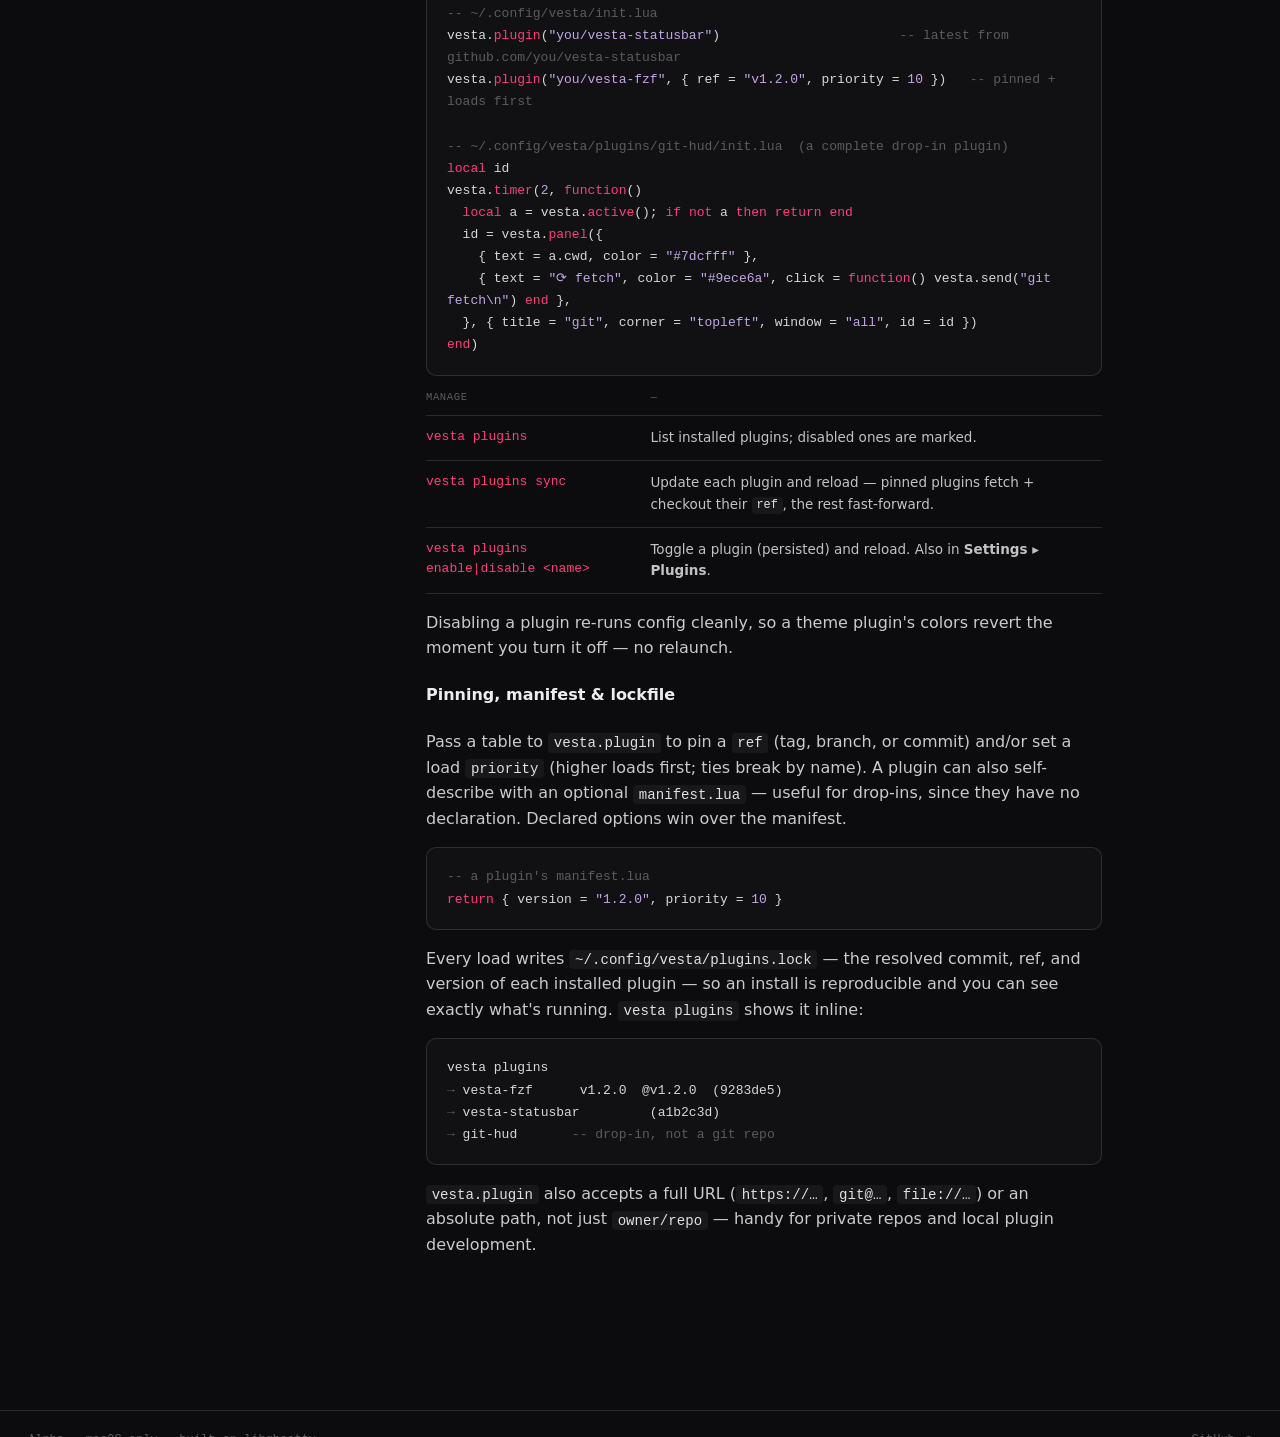
==== commit 75d1e884: "docs: flat workspaces + groups — full model sync The docs still described a Project → Sessions sideb" ====
--- a/docs.html
+++ b/docs.html
@@ -30,8 +30,8 @@
         <a href="#ghostty">Ghostty keys</a>
         <div class="grp-t">Keys</div>
         <a href="#keys">Keybindings</a>
-        <div class="grp-t">Sessions</div>
-        <a href="#sessions">Sessions &amp; persistence</a>
+        <div class="grp-t">Workspaces</div>
+        <a href="#sessions">Workspaces &amp; persistence</a>
         <div class="grp-t">Control</div>
         <a href="#cli">Agent CLI</a>
         <div class="grp-t">Scripting</div>
@@ -57,8 +57,8 @@
           <table class="tbl">
             <thead><tr><th>Key</th><th>Default</th><th>What it does</th></tr></thead>
             <tbody>
-              <tr><td class="k">vesta-projects</td><td class="def">—</td><td class="desc">Comma-separated project paths for the sidebar (<code>~/a, ~/b</code>).</td></tr>
-              <tr><td class="k">vesta-accent</td><td class="def">theme accent</td><td class="desc">Selection, focus ring, and active-session color.</td></tr>
+              <tr><td class="k">vesta-projects</td><td class="def">—</td><td class="desc">Comma-separated paths (<code>~/a, ~/b</code>), each seeded as a <em>dormant</em> workspace row — clickable, costing no shell until you click it. A path that isn't an existing directory is skipped, and a row already seeded from it is never seeded twice.</td></tr>
+              <tr><td class="k">vesta-accent</td><td class="def">theme accent</td><td class="desc">Selection, focus ring, and active-workspace color.</td></tr>
               <tr><td class="k">vesta-surface</td><td class="def">ghostty background</td><td class="desc">Chrome surface — sidebar, titlebar, gaps. For the terminal background itself, set the ghostty <code>background</code> key (Settings ▸ Terminal bg). Set both to the same value for a seamless window.</td></tr>
               <tr><td class="k">vesta-sidebar-width</td><td class="def">224</td><td class="desc">Sidebar width, in points.</td></tr>
               <tr><td class="k">vesta-font-family</td><td class="def">GeistMono</td><td class="desc">Sidebar / UI text family.</td></tr>
@@ -68,9 +68,9 @@
               <tr><td class="k">vesta-prefix</td><td class="def">ctrl+b</td><td class="desc">tmux-style prefix key. Empty value disables prefix mode.</td></tr>
               <tr><td class="k">vesta-prefix-bind</td><td class="def">—</td><td class="desc">Rebind a prefix key: <code>&lt;key&gt;:&lt;action&gt;</code>, comma-separated for multiple, e.g. <code>v:split-vertical</code>. Actions: <code>split-vertical</code>, <code>split-horizontal</code>, <code>focus-left/down/up/right</code>, <code>zoom</code>, <code>new-session</code>, <code>next-session</code>, <code>prev-session</code>, <code>rename</code>, <code>detach</code>, <code>kill</code>.</td></tr>
               <tr><td class="k">vesta-persist</td><td class="def">on</td><td class="desc">Run sessions through the background daemon so shells survive Vesta quitting. Set <code>false</code> for plain in-process shells (no persistence).</td></tr>
-              <tr><td class="k">vesta-persist-scrollback</td><td class="def">on</td><td class="desc">Mirror scrollback to disk (mode <code>0600</code>, in Application Support) so it survives a daemon restart — or the computer rebooting, where the restored session comes back with a dim <code>── vesta: session restarted — new shell in &lt;dir&gt; ──</code> divider between the old history and the fresh prompt. <strong>On by default</strong>; terminal output can contain passwords/tokens, so set <code>vesta-persist-scrollback = false</code> to opt out and keep none of it on disk. Read once at daemon start.</td></tr>
-              <tr><td class="k">vesta-sidebar-tails</td><td class="def">true</td><td class="desc">Session cards show the last ~4 rendered lines of their focused pane. Content-aware for agent TUIs — for Claude Code it anchors on the last <code>⏺</code> block and filters out the input box / status chrome. Also gates whether restored sessions materialize in the background at launch (see <a href="#sessions">Sessions</a>).</td></tr>
-              <tr><td class="k">vesta-sidebar-panes</td><td class="def">false</td><td class="desc">Multi-pane session cards draw their real split layout — nested splits at their ratios, focused pane highlighted. With it off, a dim <code>⊞N</code> pane count still shows.</td></tr>
+              <tr><td class="k">vesta-persist-scrollback</td><td class="def">on</td><td class="desc">Mirror scrollback to disk (mode <code>0600</code>, in Application Support) so it survives a daemon restart — or the computer rebooting, where the restored workspace comes back with a dim <code>── vesta: session restarted — new shell in &lt;dir&gt; ──</code> divider between the old history and the fresh prompt. <strong>On by default</strong>; terminal output can contain passwords/tokens, so set <code>vesta-persist-scrollback = false</code> to opt out and keep none of it on disk. Read once at daemon start.</td></tr>
+              <tr><td class="k">vesta-sidebar-tails</td><td class="def">true</td><td class="desc">Workspace cards show the last ~4 rendered lines of their focused pane. Content-aware for agent TUIs — for Claude Code it anchors on the last <code>⏺</code> block and filters out the input box / status chrome. Also gates whether restored workspaces materialize in the background at launch (see <a href="#sessions">Workspaces</a>).</td></tr>
+              <tr><td class="k">vesta-sidebar-panes</td><td class="def">false</td><td class="desc">Multi-pane workspace cards draw their real split layout — nested splits at their ratios, focused pane highlighted. With it off, a dim <code>⊞N</code> pane count still shows.</td></tr>
               <tr><td class="k">vesta-glass-sidebar</td><td class="def">false</td><td class="desc">Translucent sidebar — behind-window blur with the surface color as a tint; the titlebar band over the sidebar matches. Applies on relaunch.</td></tr>
               <tr><td class="k">vesta-sidebar-opacity</td><td class="def">0.55</td><td class="desc">Strength of the sidebar tint in glass mode, <code>0</code>–<code>1</code>.</td></tr>
             </tbody>
@@ -99,17 +99,17 @@
           <div class="keys">
             <div class="row"><span class="ks"><kbd>⌘</kbd><kbd>D</kbd></span><span class="kd">Split vertically</span></div>
             <div class="row"><span class="ks"><kbd>⌘</kbd><kbd>⇧</kbd><kbd>D</kbd></span><span class="kd">Split horizontally</span></div>
-            <div class="row"><span class="ks"><kbd>⌘</kbd><kbd>W</kbd></span><span class="kd">Close pane → session → window</span></div>
-            <div class="row"><span class="ks"><kbd>⌘</kbd><kbd>⇧</kbd><kbd>W</kbd></span><span class="kd">Close the session</span></div>
-            <div class="row"><span class="ks"><kbd>⌘</kbd><kbd>T</kbd></span><span class="kd">New session</span></div>
+            <div class="row"><span class="ks"><kbd>⌘</kbd><kbd>W</kbd></span><span class="kd">Close pane → workspace → window</span></div>
+            <div class="row"><span class="ks"><kbd>⌘</kbd><kbd>⇧</kbd><kbd>W</kbd></span><span class="kd">Close the workspace</span></div>
+            <div class="row"><span class="ks"><kbd>⌘</kbd><kbd>T</kbd></span><span class="kd">New workspace, at the active one's directory (same as the titlebar <strong>+</strong>)</span></div>
             <div class="row"><span class="ks"><kbd>⌘</kbd><kbd>]</kbd> <kbd>⌘</kbd><kbd>[</kbd></span><span class="kd">Focus next / previous pane</span></div>
-            <div class="row"><span class="ks"><kbd>⌘</kbd><kbd>}</kbd> <kbd>⌘</kbd><kbd>{</kbd></span><span class="kd">Next / previous session</span></div>
-            <div class="row"><span class="ks"><kbd>⌘</kbd><kbd>1–9</kbd></span><span class="kd">Select session</span></div>
+            <div class="row"><span class="ks"><kbd>⌘</kbd><kbd>}</kbd> <kbd>⌘</kbd><kbd>{</kbd></span><span class="kd">Next / previous workspace</span></div>
+            <div class="row"><span class="ks"><kbd>⌘</kbd><kbd>1–9</kbd></span><span class="kd">Select the Nth workspace — flat sidebar order, grouped rows counted too</span></div>
             <div class="row"><span class="ks"><kbd>⌘</kbd><kbd>B</kbd></span><span class="kd">Toggle sidebar</span></div>
             <div class="row"><span class="ks"><kbd>⌘</kbd><kbd>⇧</kbd><kbd>⏎</kbd></span><span class="kd">Open a browser pane</span></div>
             <div class="row"><span class="ks"><kbd>⌘</kbd><kbd>,</kbd></span><span class="kd">Settings</span></div>
             <div class="row"><span class="ks"><kbd>⌃</kbd><kbd>⌘</kbd><kbd>F</kbd></span><span class="kd">Full screen</span></div>
-            <div class="row"><span class="ks"><kbd>⌘</kbd><kbd>N</kbd></span><span class="kd">New window (shares the same sidebar &amp; sessions)</span></div>
+            <div class="row"><span class="ks"><kbd>⌘</kbd><kbd>N</kbd></span><span class="kd">New window (shares the same sidebar &amp; workspaces)</span></div>
             <div class="row"><span class="ks"><kbd>⌘</kbd><kbd>⇧</kbd><kbd>P</kbd></span><span class="kd">Command palette — search and run any built-in action or plugin command, auto-scaling as you filter</span></div>
           </div>
 
@@ -125,47 +125,65 @@
             <div class="row"><span class="ks"><kbd>⌃B</kbd> <kbd>"</kbd></span><span class="kd">Split horizontally</span></div>
             <div class="row"><span class="ks"><kbd>⌃B</kbd> <kbd>H</kbd><kbd>J</kbd><kbd>K</kbd><kbd>L</kbd></span><span class="kd">Focus pane (or arrows)</span></div>
             <div class="row"><span class="ks"><kbd>⌃B</kbd> <kbd>Z</kbd></span><span class="kd">Zoom pane</span></div>
-            <div class="row"><span class="ks"><kbd>⌃B</kbd> <kbd>C</kbd></span><span class="kd">New session</span></div>
-            <div class="row"><span class="ks"><kbd>⌃B</kbd> <kbd>N</kbd> <kbd>P</kbd></span><span class="kd">Next / previous session</span></div>
-            <div class="row"><span class="ks"><kbd>⌃B</kbd> <kbd>,</kbd></span><span class="kd">Rename session</span></div>
+            <div class="row"><span class="ks"><kbd>⌃B</kbd> <kbd>C</kbd></span><span class="kd">New workspace</span></div>
+            <div class="row"><span class="ks"><kbd>⌃B</kbd> <kbd>N</kbd> <kbd>P</kbd></span><span class="kd">Next / previous workspace</span></div>
+            <div class="row"><span class="ks"><kbd>⌃B</kbd> <kbd>,</kbd></span><span class="kd">Rename workspace</span></div>
             <div class="row"><span class="ks"><kbd>⌃B</kbd> <kbd>D</kbd></span><span class="kd">Detach pane (shell keeps running)</span></div>
-            <div class="row"><span class="ks"><kbd>⌃B</kbd> <kbd>X</kbd></span><span class="kd">Kill session</span></div>
+            <div class="row"><span class="ks"><kbd>⌃B</kbd> <kbd>X</kbd></span><span class="kd">Kill the focused pane's shell</span></div>
           </div>
         </section>
 
         <section id="sessions">
-          <h2>Sessions &amp; persistence</h2>
-          <p>Sessions run under a small background daemon (<code>vestad</code>). Shells survive Vesta
+          <h2>Workspaces, groups &amp; persistence</h2>
+          <p>One sidebar row is one <strong>workspace</strong>: a terminal session rooted at a
+            directory, with splits inside it — and one workspace is also one "tab" as far as the
+            CLI's <code>tab</code> verb is concerned. There is no project layer above it — a
+            workspace owns its own directory, and the titlebar <strong>+</strong> (or
+            <kbd>⌘T</kbd>) creates one immediately at the active workspace's directory, with no
+            folder picker in the way. Its name defaults to that directory's basename; rename or
+            recolor it from the right-click menu.</p>
+          <p><strong>Groups</strong> are packaging and nothing else — a collapsible header with a
+            name, a color and a member count. A group has no directory and no behavior of its own,
+            it can't be empty (the last member leaving deletes it), <em>Ungroup</em> keeps every
+            workspace while <em>Remove Group…</em> closes them behind a confirm. Drag to reorder
+            anywhere — at the top level or inside a group — and drop an <em>ungrouped</em>
+            top-level row onto a group header to join it; a row that already belongs to a group
+            moves between groups from its right-click menu instead (<em>Move to group</em> /
+            <em>Remove from group</em>). Neighbours slide out of the way and the order persists
+            across restarts.</p>
+          <p>Shells run under a small background daemon (<code>vestad</code>). They survive Vesta
             quitting or crashing — and survive closing a window — then reattach on next launch with
             native scrollback restored. Scrollback also mirrors to disk (<code>0600</code>) by
-            default, so it survives a daemon restart — or the computer rebooting entirely, where the
-            session comes back with its old history above a dim
-            <code>── vesta: session restarted — new shell in &lt;dir&gt; ──</code> divider and a fresh
-            prompt below it. Set <code>vesta-persist-scrollback = false</code> to opt out and keep
-            terminal output off disk entirely.</p>
-          <p>Restore is lazy: at launch only the visible session reattaches; the rest stay listed in
-            the sidebar and attach instantly on first click, so a big saved workspace opens fast.
-            Sidebar order is yours: drag sessions to reorder them within their project, or drag a
-            project divider to move the whole block — neighbors slide out of the way, and the order
-            persists across restarts.
-            With <code>vesta-sidebar-tails</code> on (the default), restored sessions still
+            default, so it survives a daemon restart — or the computer rebooting entirely, which
+            kills every pty. After a reboot a workspace still comes back under its own name, in its
+            sidebar position, with its split layout rebuilt and a <em>fresh shell in the saved
+            directory</em>: the old history replays above a dim
+            <code>── vesta: session restarted — new shell in &lt;dir&gt; ──</code> divider, with the
+            new prompt below it. Set <code>vesta-persist-scrollback = false</code> to opt out and
+            keep terminal output off disk entirely.</p>
+          <p>Restore is lazy: at launch only the visible workspace reattaches; the rest stay listed
+            in the sidebar and attach instantly on first click, so a big saved sidebar opens fast.
+            With <code>vesta-sidebar-tails</code> on (the default), restored workspaces still
             materialize in the background so their card can show a live output tail; turn it off and
-            they stay fully dormant until clicked. Until a restored session is first activated it
+            they stay fully dormant until clicked. Until a restored workspace is first activated it
             won't ring the attention dot — its shell keeps running under the daemon regardless, and
             plugin <code>pane-output</code> taps still receive its output.</p>
-          <p>The sidebar is the single source of truth: every session lives there. Closing a window
-            just closes a <em>view</em> — the sessions stay alive and reopen with the window. Closing
-            a session (its last pane) kills its shell, so there are no hidden orphans.</p>
+          <p>The sidebar is the single source of truth: every workspace lives there, saved in
+            <code>windows.json</code> (flat <code>workspaces</code> + <code>groups</code>, array
+            order = sidebar order). Files from the old Project → Sessions layout migrate on first
+            launch, keeping their order: a one-session project becomes a workspace with the
+            project's name and color, a project with several becomes a group holding them, and the
+            pre-migration file is kept once alongside it in case you downgrade. Closing a window
+            just closes a <em>view</em> — the workspaces stay alive and reopen with the window.
+            Closing a workspace (its last pane) kills its shell, so there are no hidden orphans.</p>
           <p>Each card shows more than a name: an output tail (<code>vesta-sidebar-tails</code>), a
-            pane count or split-schematic for multi-pane sessions (<code>vesta-sidebar-panes</code>),
-            and heat. A session flips amber with a <code>✗</code> and how long ago on an unseen
-            failure, and a soft accent <code>✓</code> on an unseen success — both need
-            shell-integration's OSC&nbsp;133 marks to know a command finished; the bell/attention
-            rail is brightest of all. Actions like close and rename reveal on hover instead of
-            sitting on the card permanently. Projects are full-width dividers in the list, with the
-            session count and the <strong>+</strong> new-session control sharing one slot at the
-            trailing edge; a single-line footer along the bottom carries status text with the app
-            version anchored to the right.</p>
+            pane count or split-schematic for multi-pane workspaces
+            (<code>vesta-sidebar-panes</code>), and heat. A card flips amber with a <code>✗</code>
+            and how long ago on an unseen failure, and a soft accent <code>✓</code> on an unseen
+            success — both need shell-integration's OSC&nbsp;133 marks to know a command finished;
+            the bell/attention rail is brightest of all. Actions like close and rename reveal on
+            hover instead of sitting on the card permanently. A single-line footer along the bottom
+            carries status text with the app version anchored to the right.</p>
           <p>The sidebar can go glass — <code>vesta-glass-sidebar</code> makes it translucent with
             behind-window blur, using the surface color as a tint (strength via
             <code>vesta-sidebar-opacity</code>); the titlebar band over the sidebar matches, and it
@@ -173,10 +191,11 @@
             <code>background-opacity</code> and the titlebar strip over the terminal follows the
             terminal's own color and opacity. Overlay chrome — the command palette, confirm dialogs,
             toasts — always renders on native blur ("glass moments"), independent of either opt-in.</p>
-          <p>Open more than one window with <kbd>⌘N</kbd>; they all share the same sidebar and session
-            pool. Each window views its own session, so you can have a different one live in each.
-            If two windows point at the <em>same</em> session, the focused window shows it live and
-            the other shows a muted frozen snapshot — focus a window and the live view follows.</p>
+          <p>Open more than one window with <kbd>⌘N</kbd>; they all share the same sidebar and
+            workspace pool. Each window views its own workspace, so you can have a different one
+            live in each. If two windows point at the <em>same</em> workspace, the focused window
+            shows it live and the other shows a muted frozen snapshot — focus a window and the live
+            view follows.</p>
         </section>
 
         <section id="cli">
@@ -185,7 +204,7 @@
             (<code>~/Library/Application&nbsp;Support/vesta/control.sock</code>, owner-only) — built so a
             script or an AI agent can run commands and read back what happened. Run bare
             <code>vesta</code> while the app is open and it opens a new window in the running instance.</p>
-<pre><span class="c"># open an isolated worktree session, split it, run tests, read the output</span>
+<pre><span class="c"># open an isolated worktree workspace, split it, run tests, read the output</span>
 vesta <span class="a">worktree</span> fix/login
 vesta <span class="a">split</span> -h
 vesta <span class="a">send-keys</span> focused "npm test"   <span class="c"># Enter is appended → it runs</span>
@@ -199,24 +218,28 @@
               <tr><td class="k">focus [ID]</td><td class="desc">Focus pane ID, or cycle.</td></tr>
               <tr><td class="k">zoom</td><td class="desc">Toggle zoom on the focused pane.</td></tr>
               <tr><td class="k">send-keys &lt;ID|focused&gt; &lt;text&gt; [--no-enter]</td><td class="desc">Type text into a pane and run it (Enter is appended; <code>--no-enter</code> sends keystrokes without submitting).</td></tr>
-              <tr><td class="k">send-keys --all|--session P.S|--project NAME &lt;text&gt;</td><td class="desc">Broadcast the same text to every pane of a target set: <code>--all</code> = the focused session, <code>--session P.S</code> = one session by its <code>select</code>-style indices, <code>--project NAME</code> = every session of a project. The reply reports how many panes received input.</td></tr>
+              <tr><td class="k">send-keys --all|--session N|--project NAME &lt;text&gt;</td><td class="desc">Broadcast the same text to every pane of a target set: <code>--all</code> = the active workspace, <code>--session N</code> = one workspace by its flat index (the legacy <code>P.S</code> pair still works), <code>--project NAME</code> = every workspace in group <code>NAME</code> — an ungrouped row answers to its own name. The reply reports how many panes received input.</td></tr>
               <tr><td class="k">capture [ID] [--scrollback]</td><td class="desc">Print a pane's text.</td></tr>
-              <tr><td class="k">pane status &lt;paneID&gt;</td><td class="desc">JSON status for one pane: cwd, title, <code>alive</code> (a process is running under the pty), attention flag, foreground pid, and the owning project / session.</td></tr>
-              <tr><td class="k">list</td><td class="desc">List panes / sessions as JSON.</td></tr>
-              <tr><td class="k">open [PATH]</td><td class="desc">Open PATH in a new session.</td></tr>
-              <tr><td class="k">tab new|next|prev|close</td><td class="desc">Manage sessions.</td></tr>
-              <tr><td class="k">worktree &lt;branch&gt; [--base REF]</td><td class="desc">Open a git-worktree-isolated session.</td></tr>
+              <tr><td class="k">pane status &lt;paneID&gt;</td><td class="desc">JSON status for one pane: cwd, title, <code>alive</code> (a process is running under the pty), attention flag, foreground pid, and the owning <code>workspace</code> index (plus its <code>group</code>, when it's in one).</td></tr>
+              <tr><td class="k">list</td><td class="desc">List the active workspace's panes as JSON.</td></tr>
+              <tr><td class="k">open [PATH]</td><td class="desc">Open PATH in a new workspace.</td></tr>
+              <tr><td class="k">tab new|next|prev|close</td><td class="desc">Manage workspaces (one workspace = one tab).</td></tr>
+              <tr><td class="k">worktree &lt;branch&gt; [--base REF]</td><td class="desc">Open a git-worktree-isolated workspace.</td></tr>
               <tr><td class="k">browser [url|port]</td><td class="desc">Open an embedded browser pane.</td></tr>
               <tr><td class="k">reload</td><td class="desc">Re-read the config and apply it live.</td></tr>
-              <tr><td class="k">state</td><td class="desc">Dump every window → project → session → pane as JSON (names, cwds, paneIDs, active/live). The whole sidebar, for an agent.</td></tr>
-              <tr><td class="k">sessions [--json] [--project NAME]</td><td class="desc">Readable list of projects → sessions, with the active one marked <code>▸</code> — the human/agent-friendly view of <code>state</code>. <code>--json</code> returns one structured record per session (id, name, project, cwd, pane count, active/attention); <code>--project</code> filters by project name and implies <code>--json</code>.</td></tr>
-              <tr><td class="k">select &lt;project&gt; &lt;session&gt;</td><td class="desc">Switch the active window to a session (0-based indices).</td></tr>
-              <tr><td class="k">rename &lt;name&gt;</td><td class="desc">Rename the active session.</td></tr>
-              <tr><td class="k">project new|dir|rename|remove|color</td><td class="desc">Manage projects: <code>new [PATH] [--name X]</code> and <code>dir [PATH]</code> take a path or the dir you ran it from; also <code>rename &lt;name&gt;</code>, <code>remove</code>, <code>color &lt;#hex|none&gt;</code>. New sessions open in the project's <code>dir</code>; the sidebar <strong>+</strong> and the titlebar folder icon open a folder picker.</td></tr>
-              <tr><td class="k">kill &lt;id&gt;</td><td class="desc">Terminate a session's shell under the daemon.</td></tr>
+              <tr><td class="k">state</td><td class="desc">Dump the whole sidebar as JSON for an agent: <code>workspaces</code> (the flat rows — name, cwd, paneIDs, group, color), <code>groups</code> (name, color, collapsed, member indices) and <code>windows</code> (which workspace each one is viewing). A <code>projects</code> compat view rides alongside for scripts written against the old two-level dump.</td></tr>
+              <tr><td class="k">sessions [--json] [--project NAME]</td><td class="desc">Readable list of workspaces, the active one marked <code>▸</code> — the human/agent-friendly view of <code>state</code>. <code>--json</code> returns one structured record per workspace (<code>id</code>, flat <code>workspace</code> index, name, project/group, pane count, active/attention, plus <code>cwd</code> when the row reports one); <code>--project</code> filters by group name and implies <code>--json</code>.</td></tr>
+              <tr><td class="k">select &lt;N&gt;</td><td class="desc">Switch the active window to workspace <code>N</code> (0-based, flat sidebar order). The legacy <code>select &lt;project&gt; &lt;session&gt;</code> pair still resolves, through the top-level rows.</td></tr>
+              <tr><td class="k">rename &lt;name&gt;</td><td class="desc">Rename the active workspace (blank clears the custom name).</td></tr>
+              <tr><td class="k">ws new [PATH] [--name X]</td><td class="desc">Open a new workspace. <code>PATH</code> defaults to the directory you ran the command in, and a relative one resolves against it.</td></tr>
+              <tr><td class="k">ws rename|color|close</td><td class="desc">Act on the active workspace: <code>rename &lt;name&gt;</code>, <code>color &lt;#hex|none&gt;</code>, <code>close</code>.</td></tr>
+              <tr><td class="k">group new [name]</td><td class="desc">Wrap the active workspace in a new group — named after the row unless you pass a name.</td></tr>
+              <tr><td class="k">group rename|color|ungroup|remove</td><td class="desc">Act on the active workspace's group: <code>rename &lt;name&gt;</code>, <code>color &lt;#hex|none&gt;</code>, <code>ungroup</code> (keeps the workspaces), <code>remove</code> (closes them).</td></tr>
+              <tr><td class="k">project rename|remove|color</td><td class="desc">Legacy alias, kept working: acts on the active row's <em>group</em> when it has one, else on the workspace itself. <code>project new</code> is <code>ws new</code>; <code>project dir</code> is gone — each workspace owns its directory, so <code>cd</code> in the shell.</td></tr>
+              <tr><td class="k">kill &lt;id&gt;</td><td class="desc">Terminate a workspace's shell under the daemon.</td></tr>
               <tr><td class="k">notify [--desktop] [--title T] &lt;msg&gt;</td><td class="desc">In-app toast + an entry in the titlebar bell — handy for agents signalling a human. Posts a macOS Notification Center banner when Vesta is backgrounded; <code>--desktop</code> forces one even when focused.</td></tr>
               <tr><td class="k">run &lt;name&gt;</td><td class="desc">Run a command registered with <code>vesta.command(name, fn)</code> in Lua.</td></tr>
-              <tr><td class="k">plugins [list]</td><td class="desc">List installed plugins; disabled ones are marked.</td></tr>
+              <tr><td class="k">plugins [list|sync|enable|disable]</td><td class="desc">Bare <code>vesta plugins</code> (same as <code>plugins list</code>) lists installed plugins with their locked version / ref / commit; disabled ones are marked.</td></tr>
               <tr><td class="k">plugins sync</td><td class="desc"><code>git pull</code> every plugin and reload.</td></tr>
               <tr><td class="k">plugins enable|disable &lt;name&gt;</td><td class="desc">Turn a plugin on/off (persisted) and reload. Also in Settings ▸ Plugins.</td></tr>
             </tbody>
@@ -260,13 +283,13 @@
           <p>Read &amp; drive the terminal (see <a href="#lua-control">below</a>):</p>
           <table class="tbl">
             <tbody>
-              <tr><td class="k">vesta.active()</td><td class="desc">Focused session: <code>{cwd, title, paneID}</code> (or <code>nil</code>).</td></tr>
-              <tr><td class="k">vesta.state()</td><td class="desc">Full tree: <code>{projects = {{name, path, sessions = {…}}, …}}</code>.</td></tr>
+              <tr><td class="k">vesta.active()</td><td class="desc">Focused pane: <code>{cwd, title, paneID}</code> (or <code>nil</code>).</td></tr>
+              <tr><td class="k">vesta.state()</td><td class="desc">The whole sidebar: <code>{workspaces = {{index, name, cwd, panes, paneIDs, group?, color?}, …}, groups = {…}, windows = {…}}</code>. A <code>projects</code> compat view is still included — one pseudo-project per top-level row — but a group has no directory of its own, so its <code>path</code> is just its first member's cwd.</td></tr>
               <tr><td class="k">vesta.capture([scrollback])</td><td class="desc">Focused pane's text as a string; pass <code>true</code> to include scrollback.</td></tr>
               <tr><td class="k">vesta.send(text)</td><td class="desc">Type into the focused pane (include <code>"\n"</code> to run).</td></tr>
               <tr><td class="k">vesta.cmd(verb, …)</td><td class="desc">Run any <a href="#cli">CLI verb</a>; returns its result table.</td></tr>
-              <tr><td class="k">vesta.split([h]) · vesta.tab(a) · vesta.select(p, s)</td><td class="desc">Split (<code>true</code> = horizontal); <code>tab</code> = <code>"new"/"next"/"prev"/"close"</code>; switch session.</td></tr>
-              <tr><td class="k">vesta.open(path) · vesta.zoom() · vesta.browser([url]) · vesta.focus([id])</td><td class="desc">Open a session at a path; zoom the pane; open a browser pane; focus/cycle panes.</td></tr>
+              <tr><td class="k">vesta.split([h]) · vesta.tab(a) · vesta.select(n)</td><td class="desc">Split (<code>true</code> = horizontal); <code>tab</code> = <code>"new"/"next"/"prev"/"close"</code>; <code>select</code> jumps to a workspace by flat index (the legacy <code>(project, session)</code> pair still works, and the reply carries both).</td></tr>
+              <tr><td class="k">vesta.open(path) · vesta.zoom() · vesta.browser([url]) · vesta.focus([id])</td><td class="desc">Open a workspace at a path; zoom the pane; open a browser pane; focus/cycle panes.</td></tr>
             </tbody>
           </table>
           <p>Build UI (see <a href="#lua-ui">below</a>):</p>
@@ -298,9 +321,10 @@
   <span class="a">elseif</span> out:<span class="a">find</span>(<span class="s">"PASS"</span>) <span class="a">then</span> vesta.notify(<span class="s">"✅ green"</span>) <span class="a">end</span>
 <span class="a">end</span>)
 
-<span class="c">-- count sessions across the whole sidebar</span>
-<span class="a">local</span> n = <span class="s">0</span>
-<span class="a">for</span> _, p <span class="a">in</span> <span class="a">ipairs</span>(vesta.<span class="a">state</span>().projects) <span class="a">do</span> n = n + #p.sessions <span class="a">end</span>
+<span class="c">-- every workspace in the sidebar, and which group (if any) it sits in</span>
+<span class="a">for</span> _, w <span class="a">in</span> <span class="a">ipairs</span>(vesta.<span class="a">state</span>().workspaces) <span class="a">do</span>
+  <span class="a">print</span>(w.index, w.name, w.cwd, w.group <span class="a">or</span> <span class="s">"(ungrouped)"</span>)
+<span class="a">end</span>
 
 <span class="c">-- open a worktree, split, run, read back — via raw cmd()</span>
 vesta.<span class="a">cmd</span>(<span class="s">"worktree"</span>, <span class="s">"fix/login"</span>)
@@ -361,10 +385,10 @@
           <p><code>vesta.on(event, fn)</code> subscribes; <code>vesta.timer(seconds, fn)</code> polls.
             Handlers receive the relevant <code>paneID</code> where it applies.</p>
           <div class="keys">
-            <div class="row"><span class="ks"><code>session-opened</code></span><span class="kd">A session/tab was created (arg: paneID).</span></div>
-            <div class="row"><span class="ks"><code>session-closed</code></span><span class="kd">The user closed a session (arg: paneID).</span></div>
+            <div class="row"><span class="ks"><code>session-opened</code></span><span class="kd">A workspace was created — the event name predates the rename (arg: paneID).</span></div>
+            <div class="row"><span class="ks"><code>session-closed</code></span><span class="kd">The user closed a workspace (arg: paneID).</span></div>
             <div class="row"><span class="ks"><code>session-exited</code></span><span class="kd">A shell exited on its own, vs. being closed (arg: paneID).</span></div>
-            <div class="row"><span class="ks"><code>focus-changed</code></span><span class="kd">The active session changed (arg: paneID).</span></div>
+            <div class="row"><span class="ks"><code>focus-changed</code></span><span class="kd">The active workspace changed (arg: paneID).</span></div>
             <div class="row"><span class="ks"><code>command-finished</code></span><span class="kd">A foreground command/agent turn returned to the shell (arg: paneID).</span></div>
             <div class="row"><span class="ks"><code>dir-changed</code></span><span class="kd">The focused pane's working directory changed (arg: paneID).</span></div>
             <div class="row"><span class="ks"><code>pane-output</code></span><span class="kd">Raw output bytes from any live pane: <code>fn(paneID, chunk)</code>. Best-effort/coalesced; persist mode only. Use <code>chunk:find(s, 1, true)</code>.</span></div>
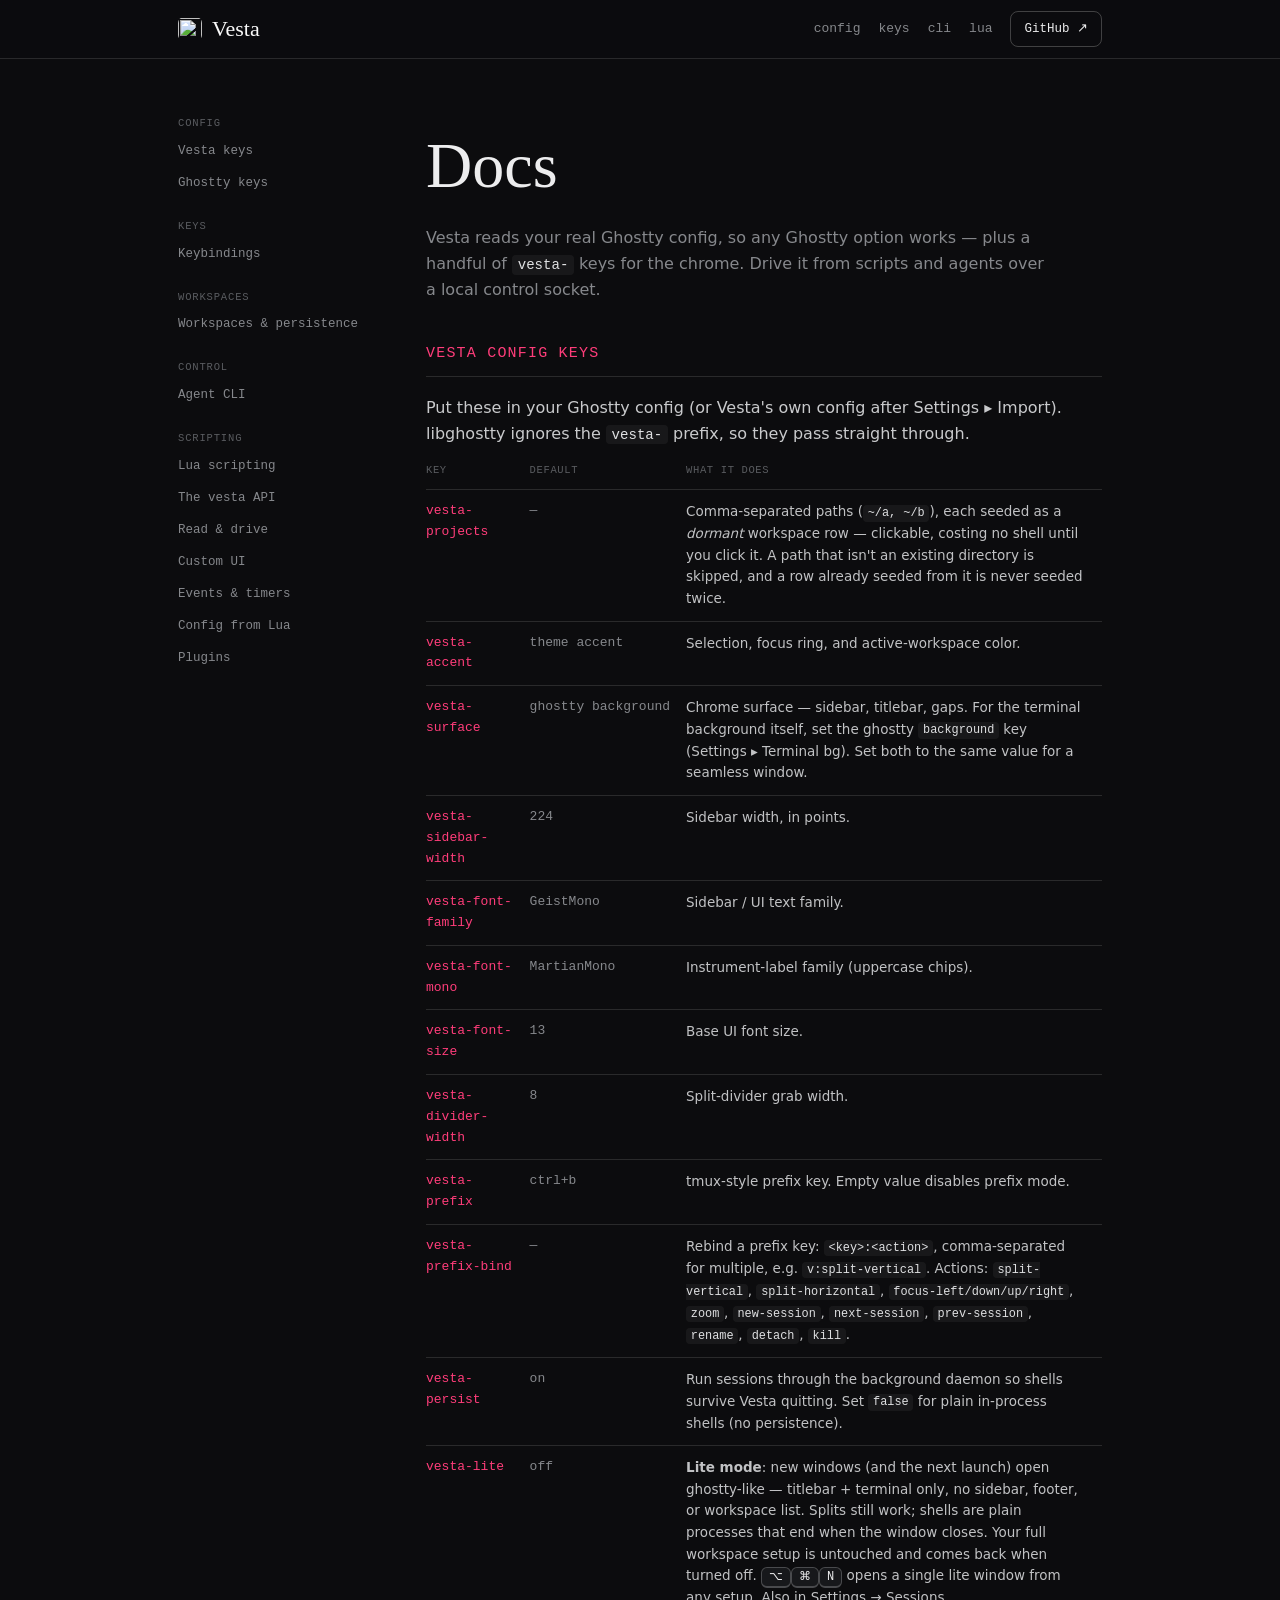
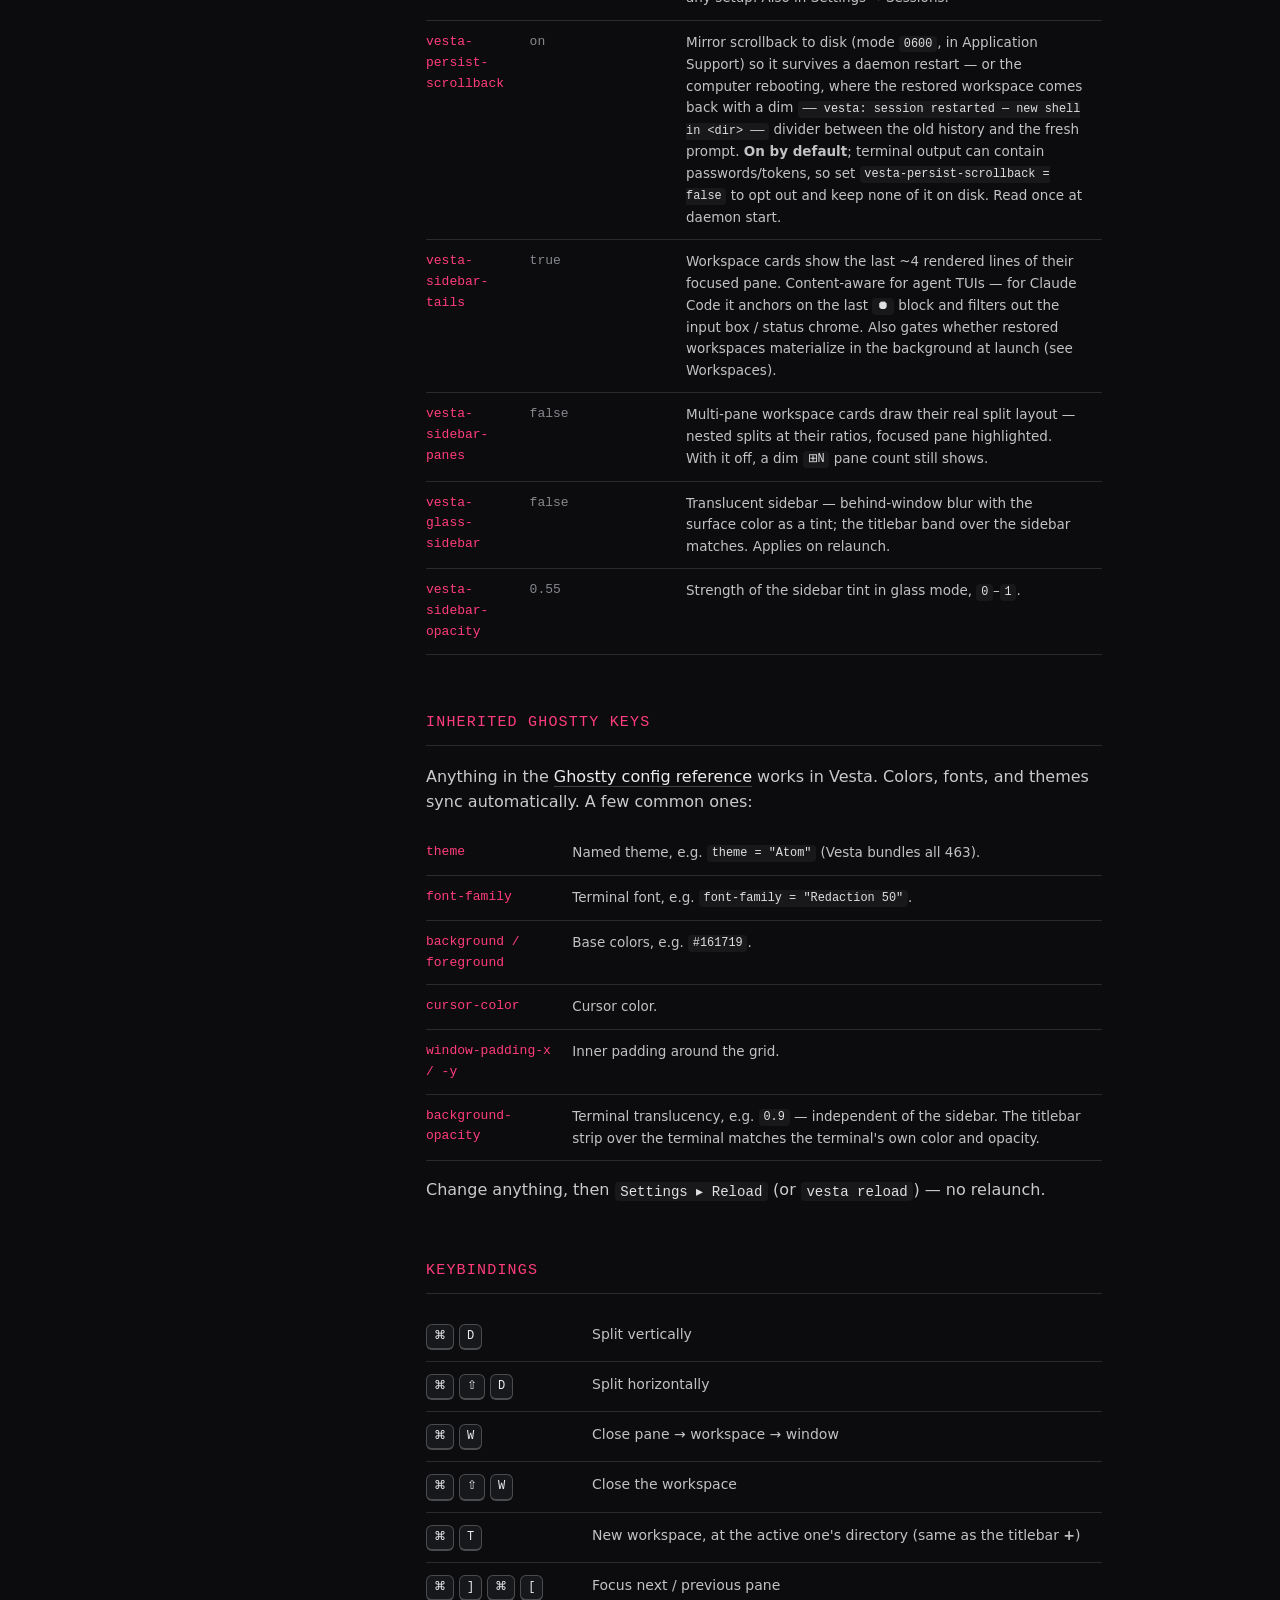
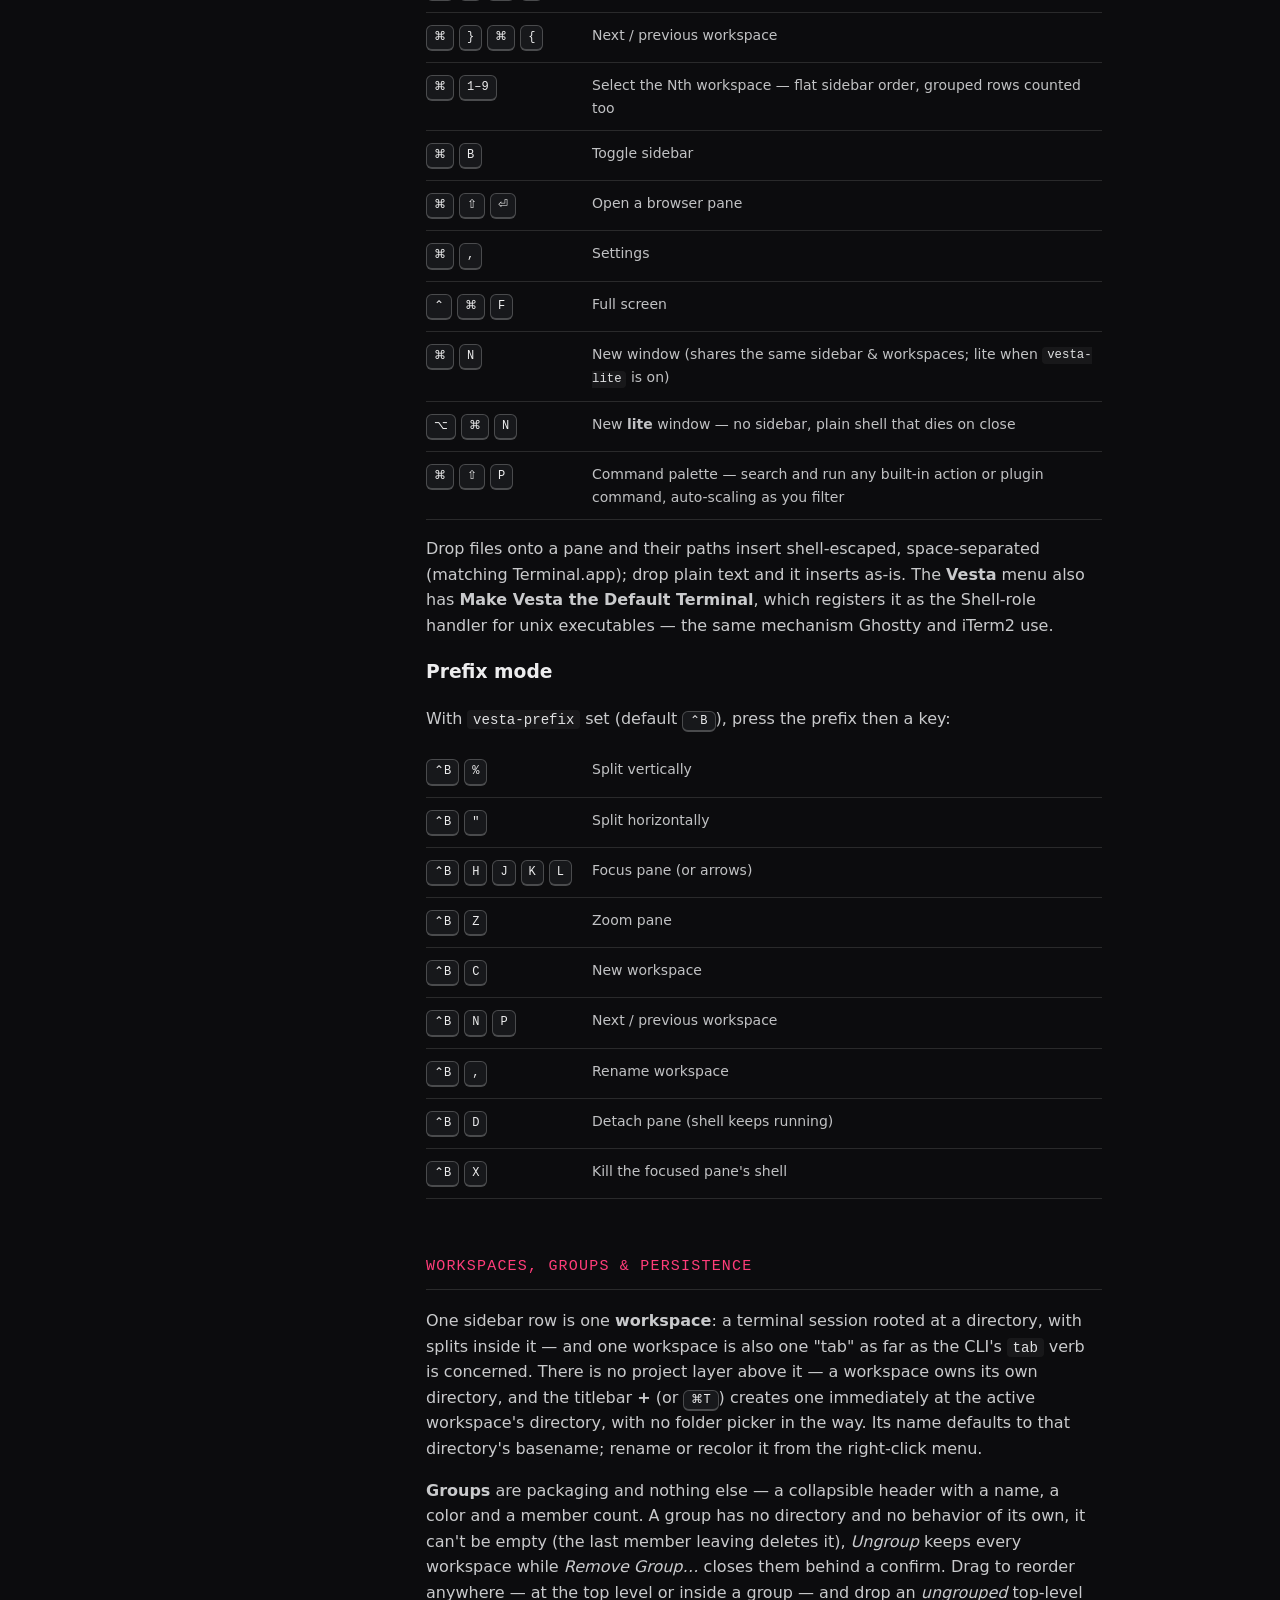
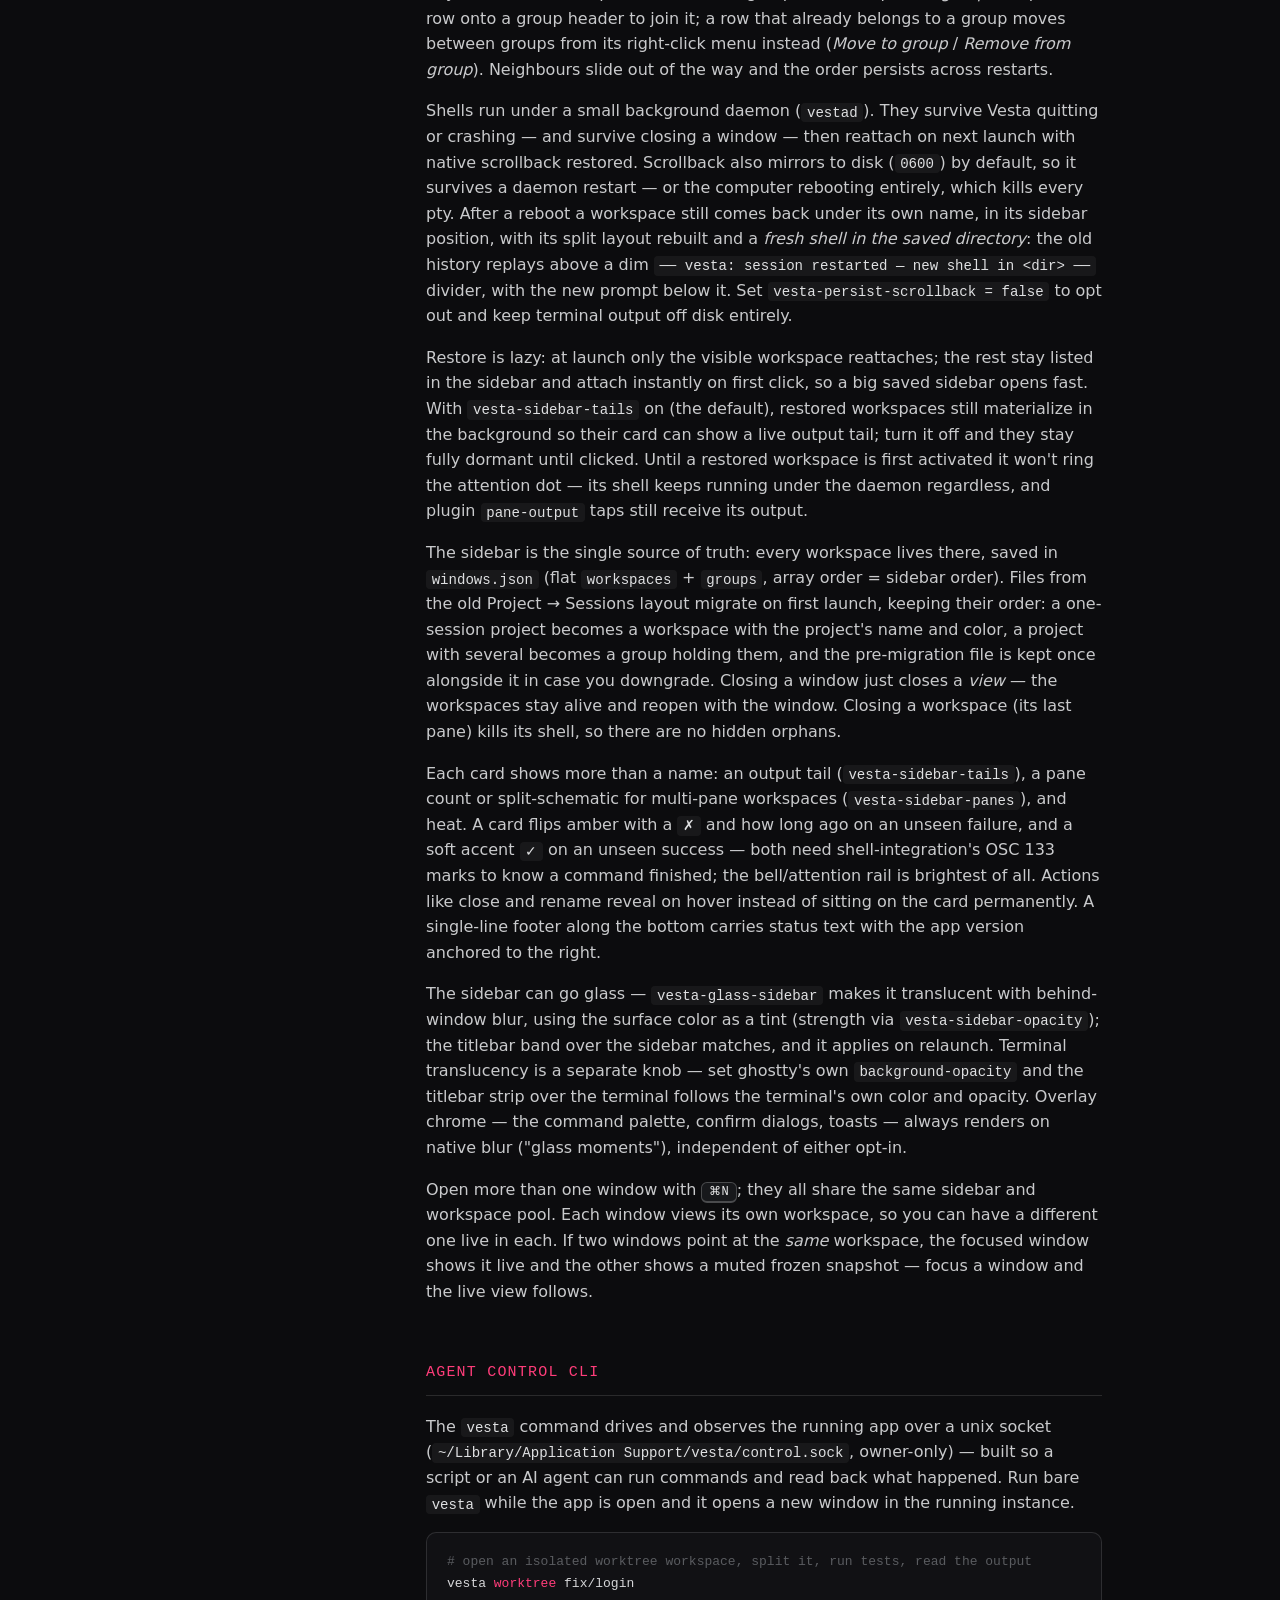
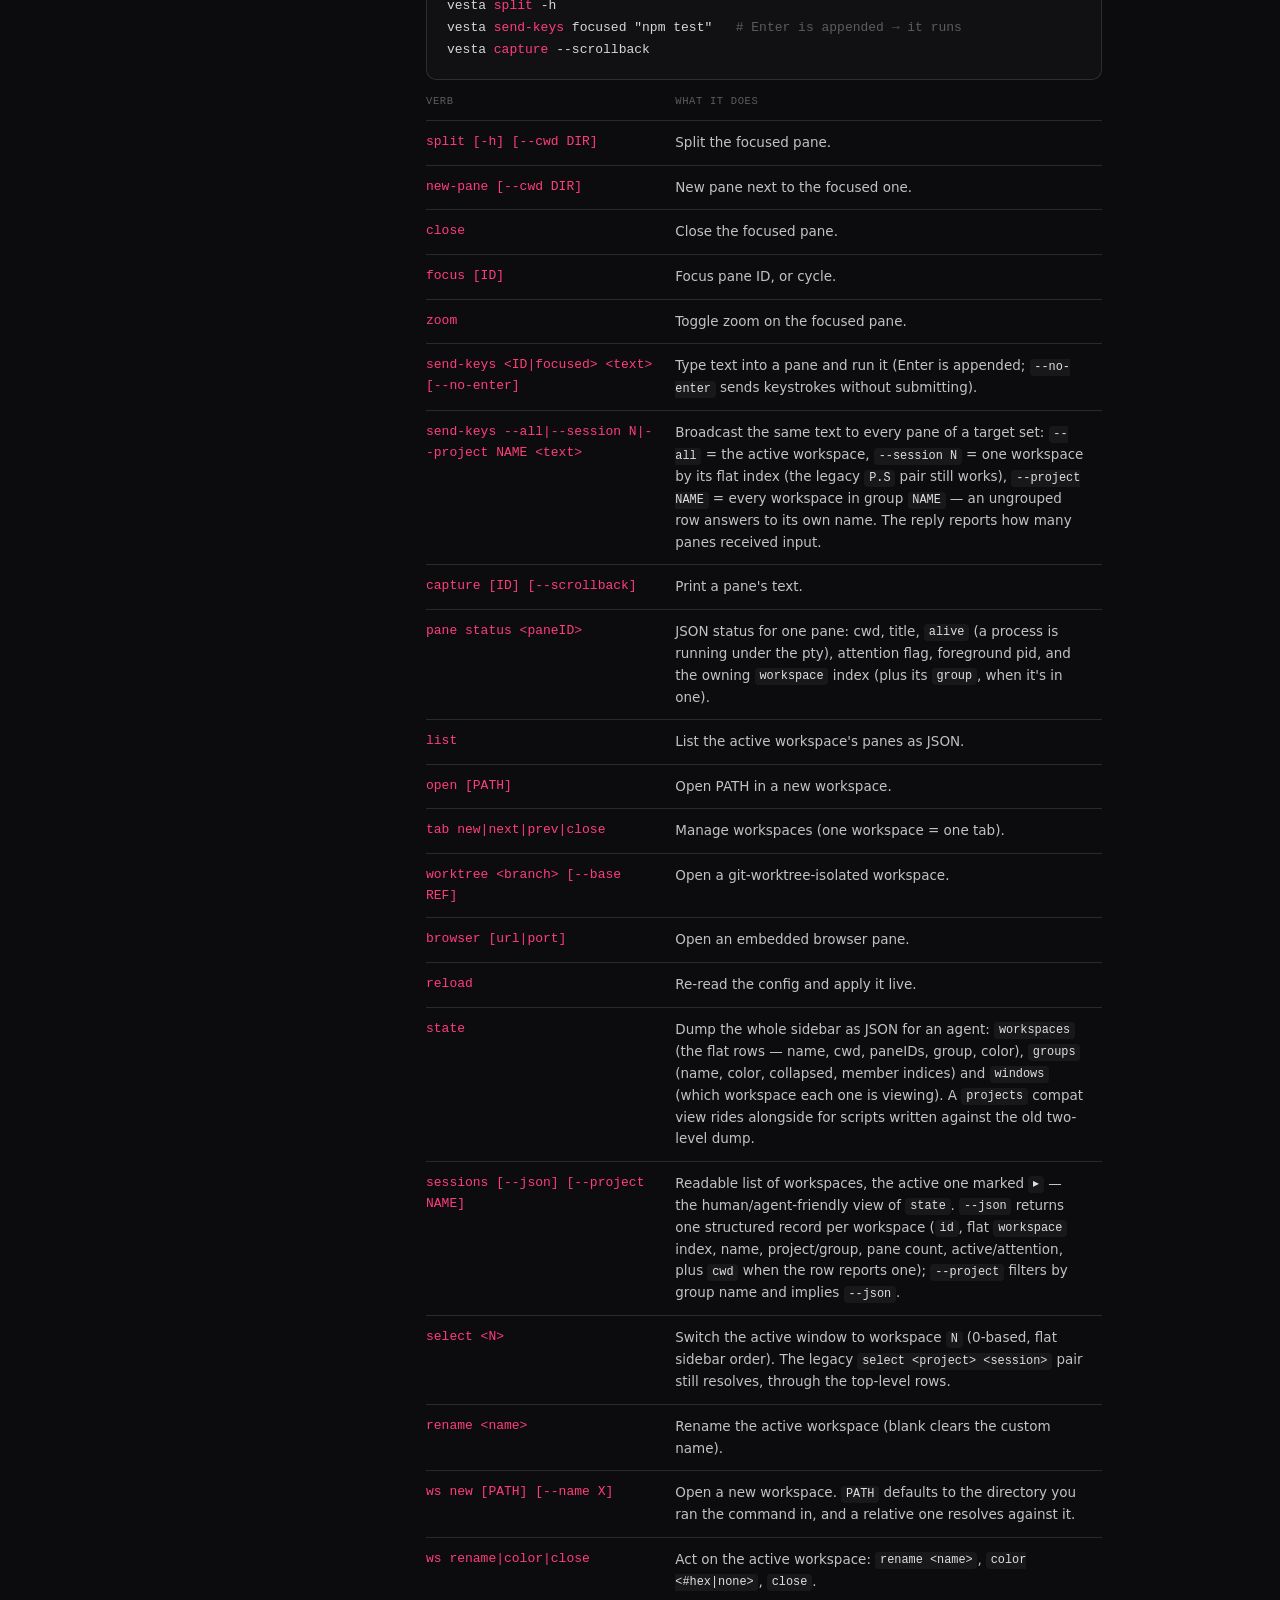
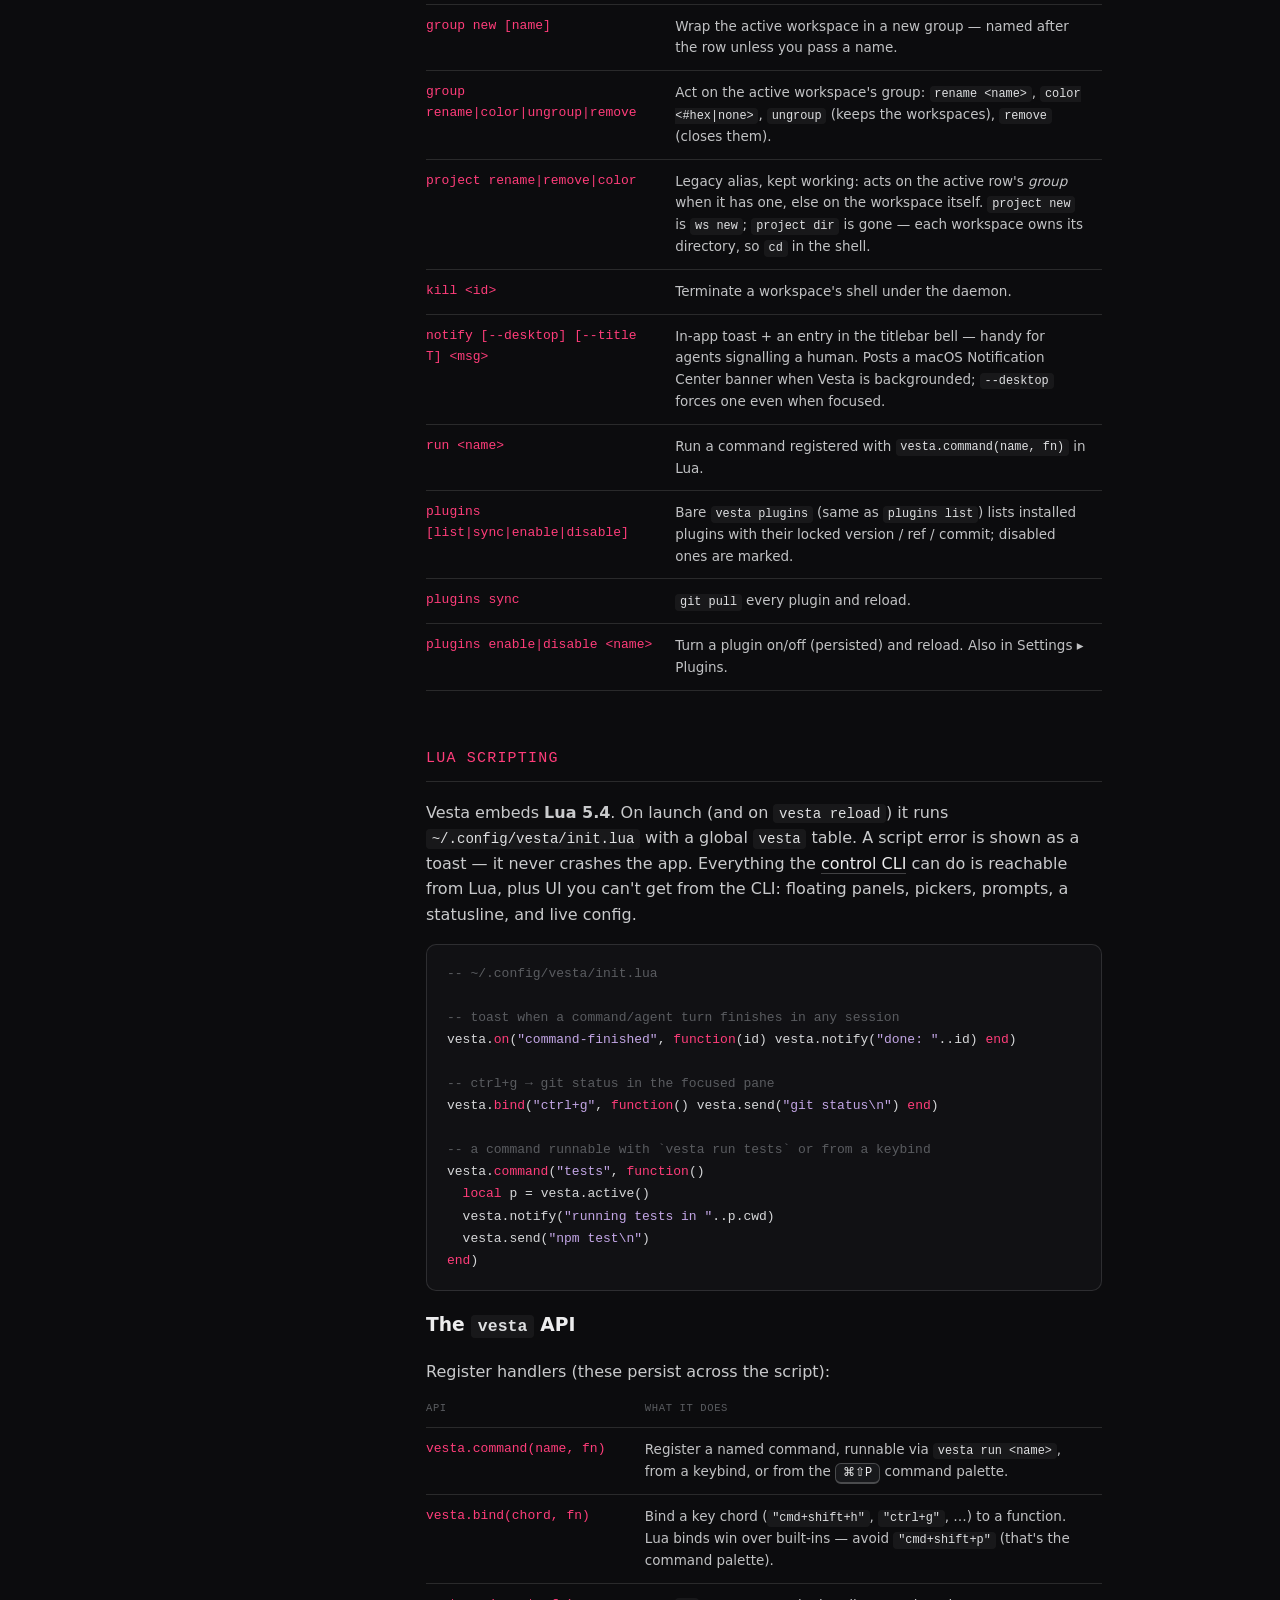
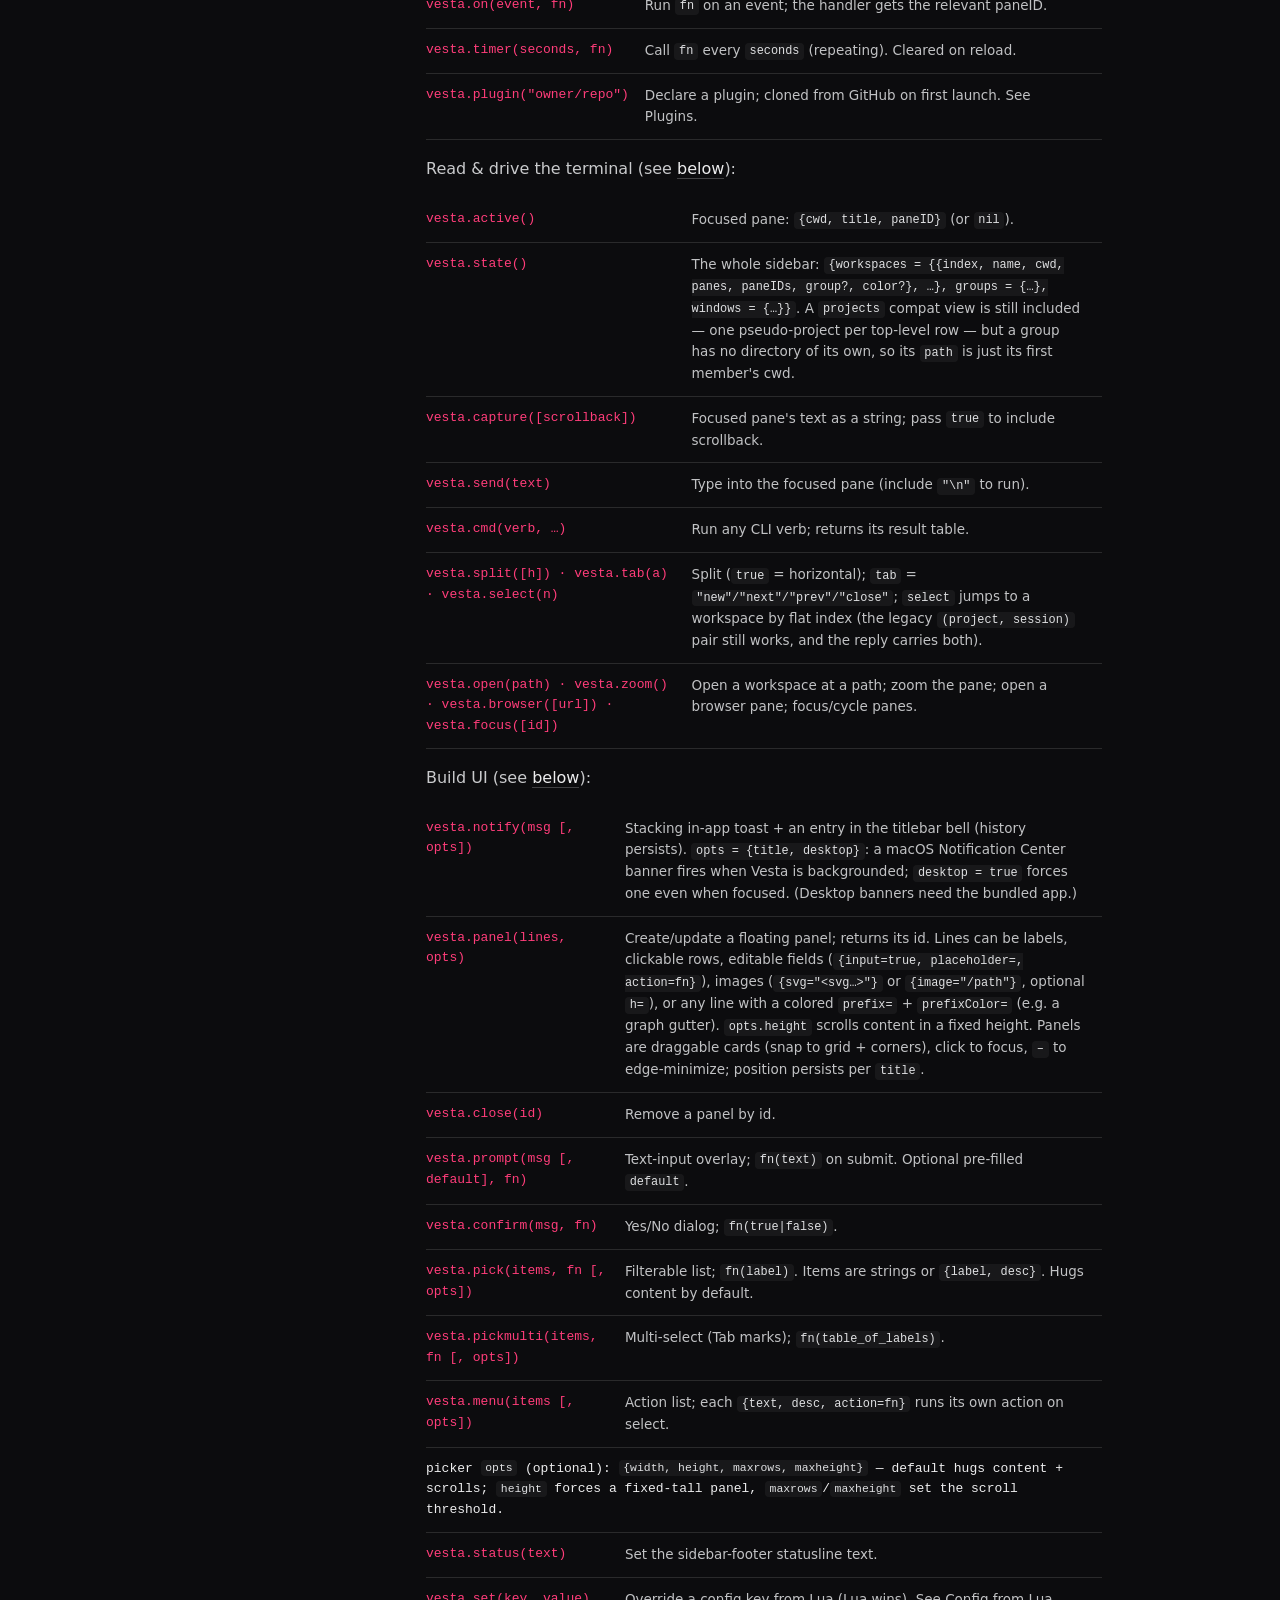
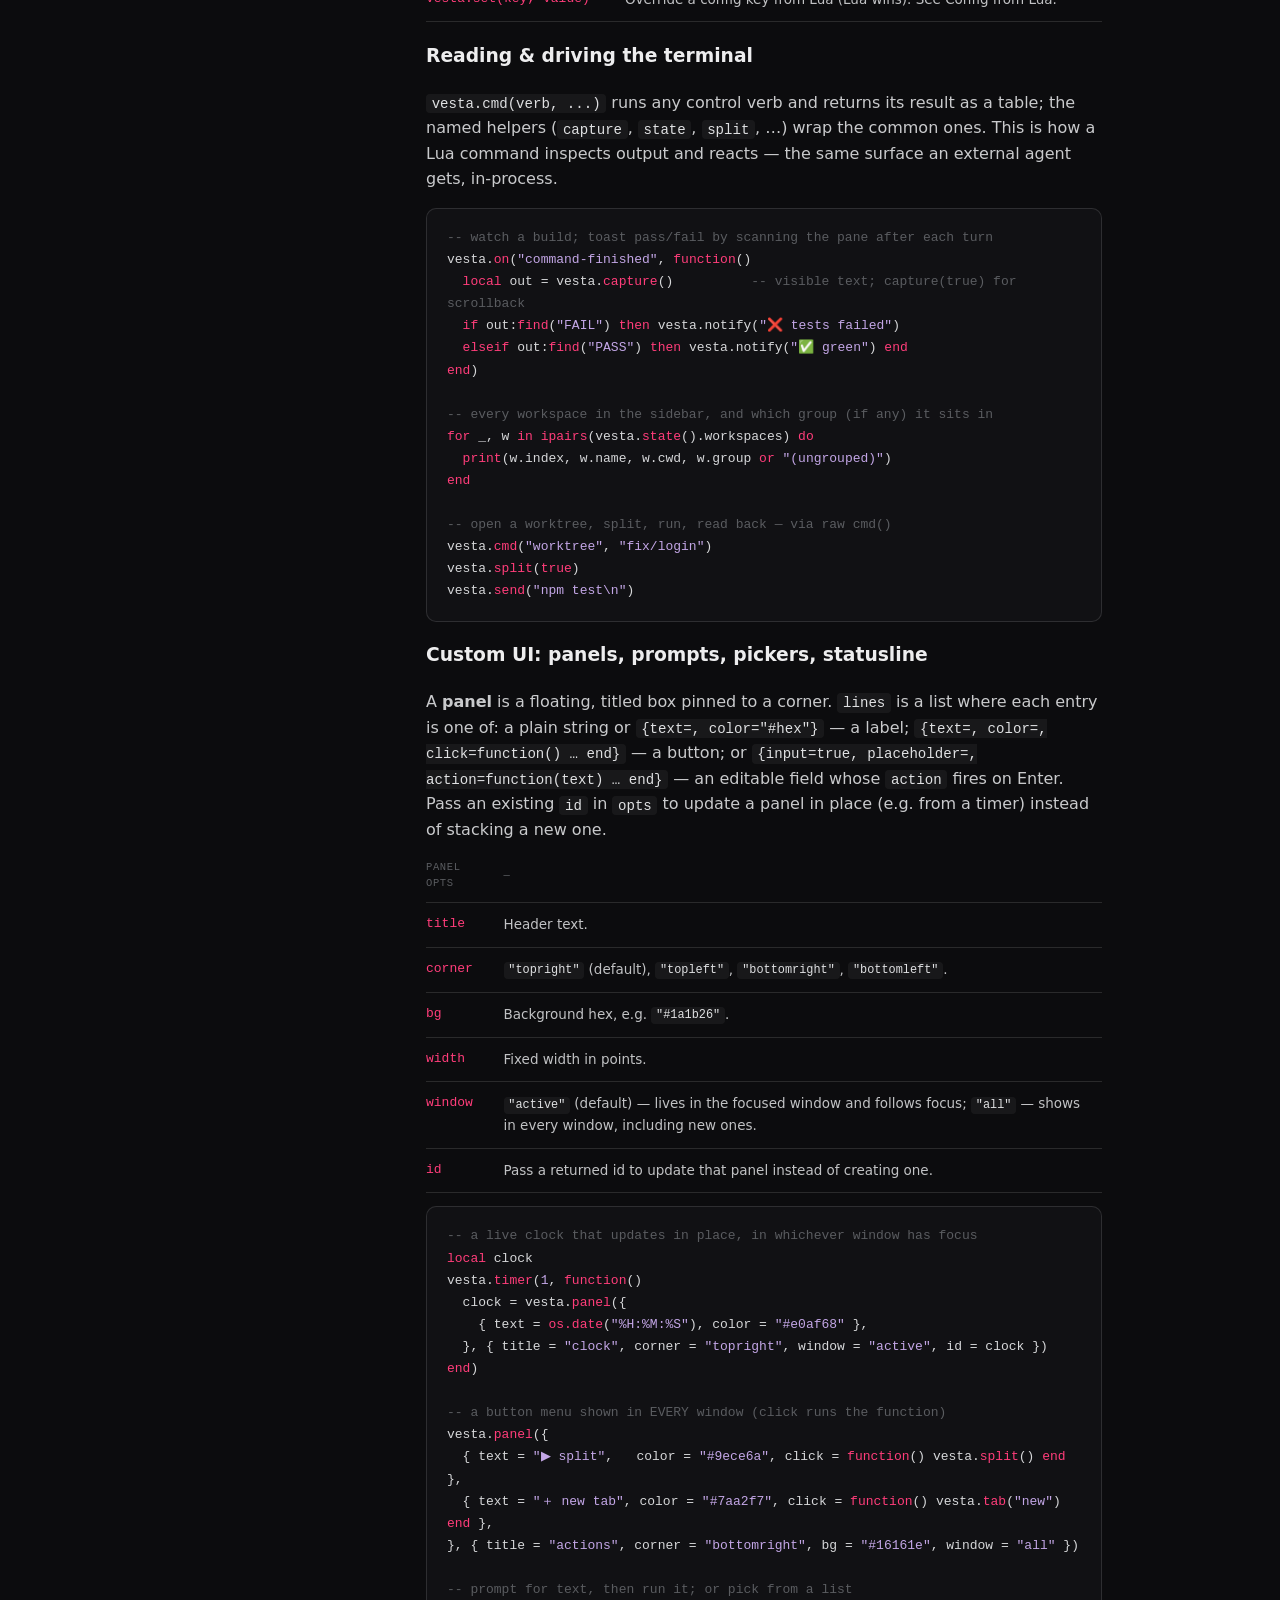
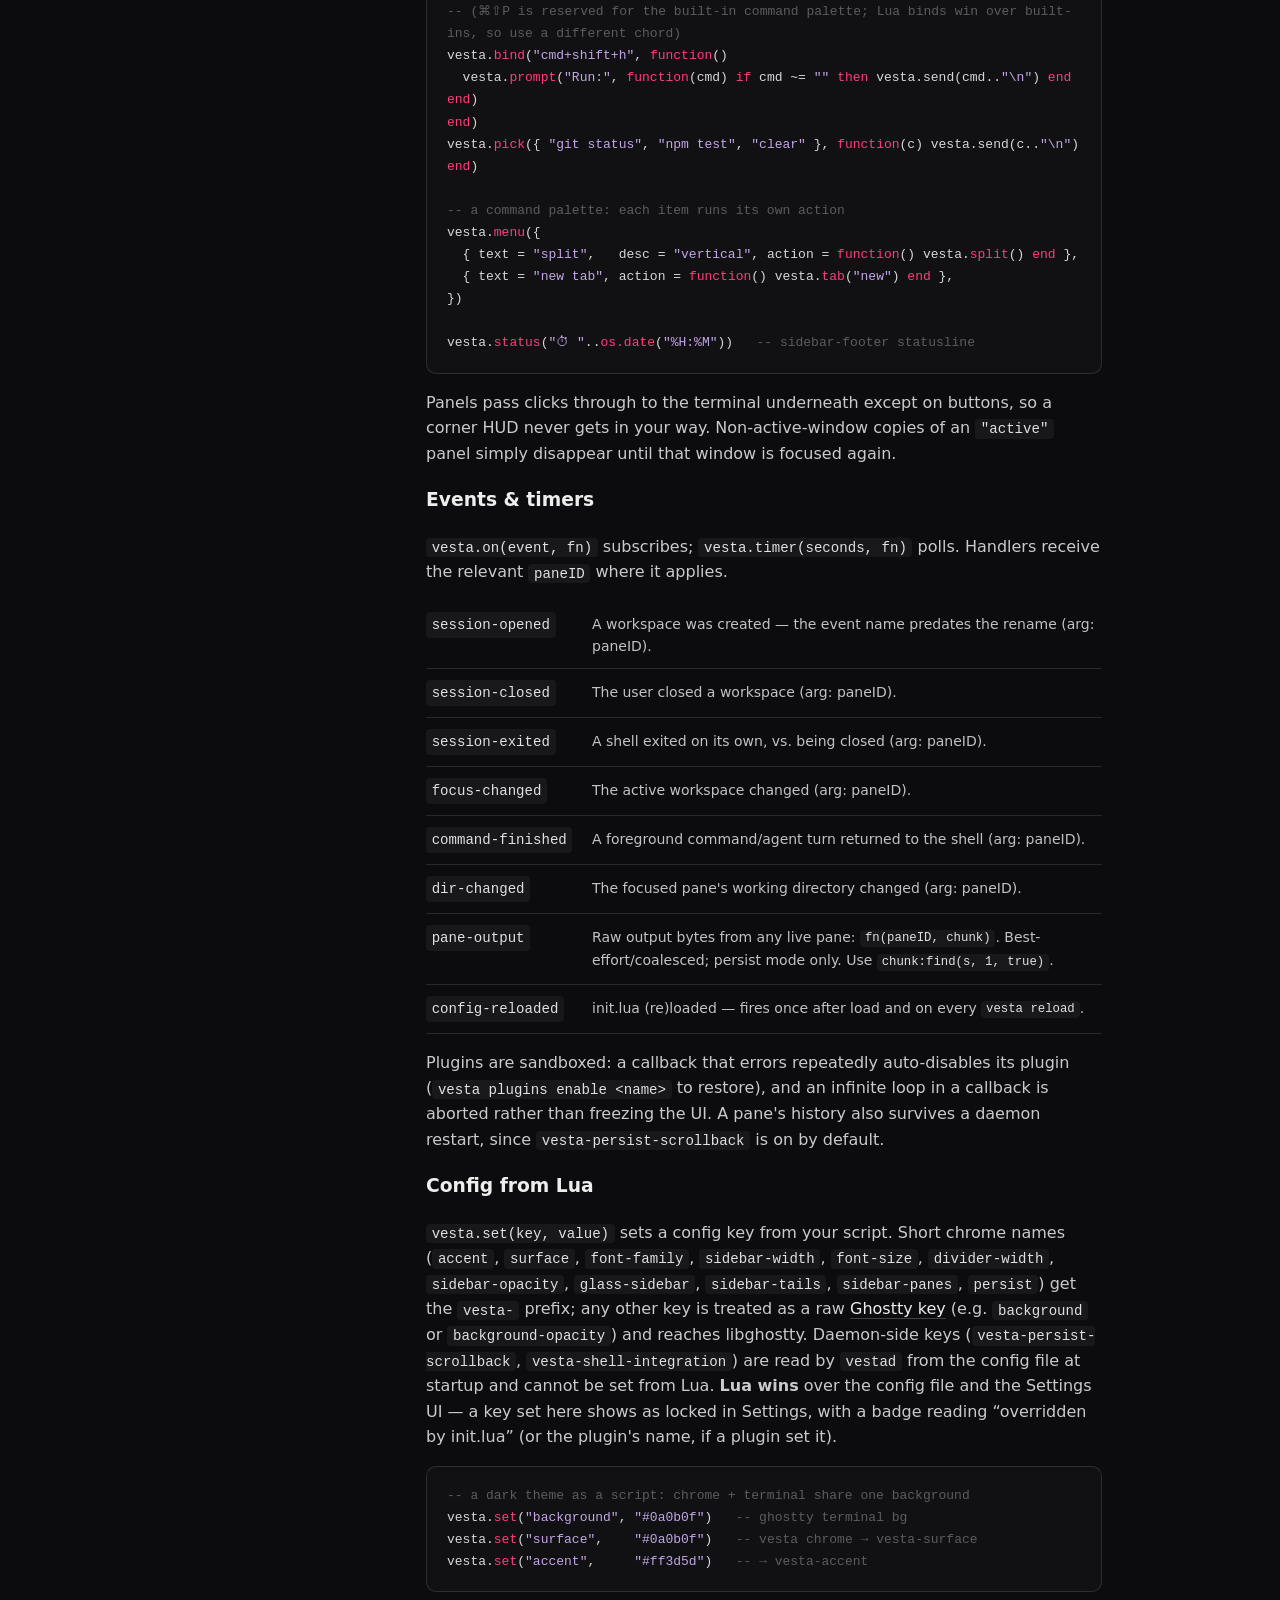
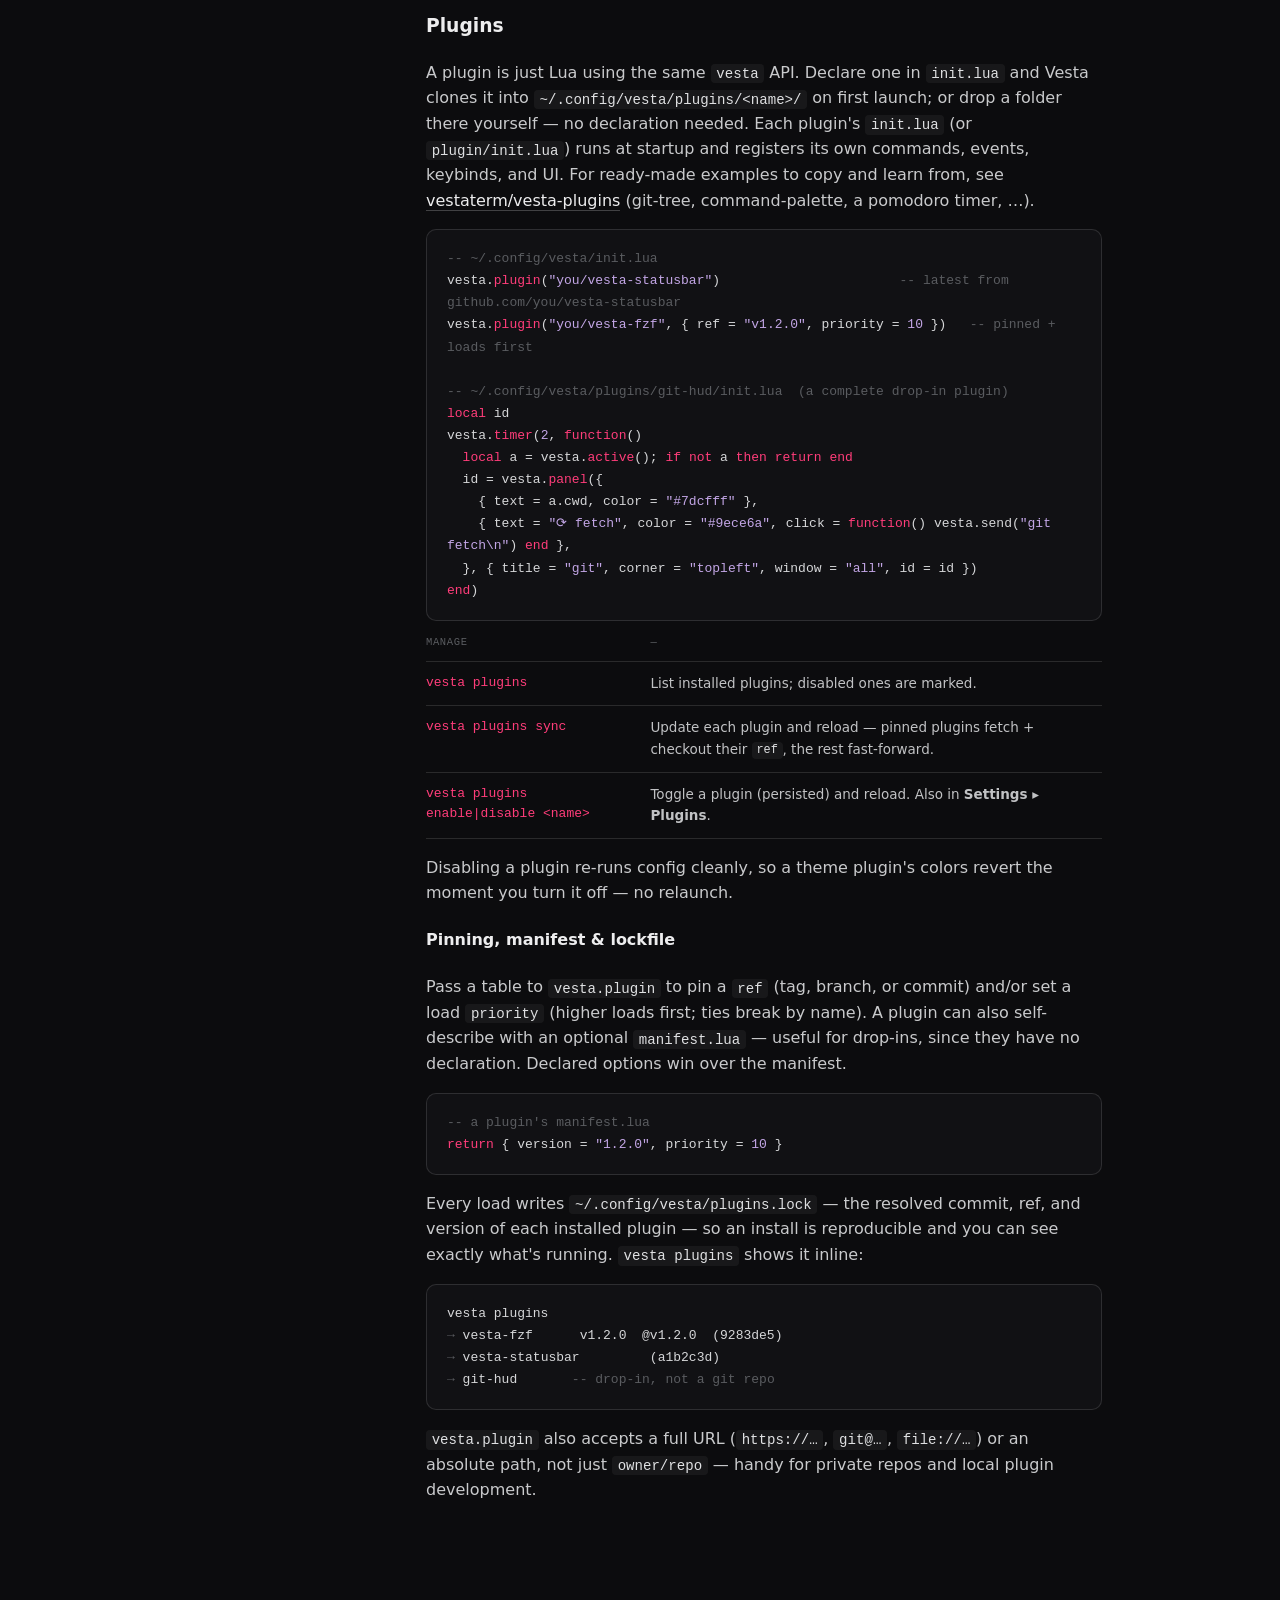
==== commit 67410b13: "docs: vesta-lite + ⌥⌘N" ====
--- a/docs.html
+++ b/docs.html
@@ -68,6 +68,7 @@
               <tr><td class="k">vesta-prefix</td><td class="def">ctrl+b</td><td class="desc">tmux-style prefix key. Empty value disables prefix mode.</td></tr>
               <tr><td class="k">vesta-prefix-bind</td><td class="def">—</td><td class="desc">Rebind a prefix key: <code>&lt;key&gt;:&lt;action&gt;</code>, comma-separated for multiple, e.g. <code>v:split-vertical</code>. Actions: <code>split-vertical</code>, <code>split-horizontal</code>, <code>focus-left/down/up/right</code>, <code>zoom</code>, <code>new-session</code>, <code>next-session</code>, <code>prev-session</code>, <code>rename</code>, <code>detach</code>, <code>kill</code>.</td></tr>
               <tr><td class="k">vesta-persist</td><td class="def">on</td><td class="desc">Run sessions through the background daemon so shells survive Vesta quitting. Set <code>false</code> for plain in-process shells (no persistence).</td></tr>
+              <tr><td class="k">vesta-lite</td><td class="def">off</td><td class="desc"><strong>Lite mode</strong>: new windows (and the next launch) open ghostty-like — titlebar + terminal only, no sidebar, footer, or workspace list. Splits still work; shells are plain processes that end when the window closes. Your full workspace setup is untouched and comes back when turned off. <kbd>⌥</kbd><kbd>⌘</kbd><kbd>N</kbd> opens a single lite window from any setup. Also in Settings → Sessions.</td></tr>
               <tr><td class="k">vesta-persist-scrollback</td><td class="def">on</td><td class="desc">Mirror scrollback to disk (mode <code>0600</code>, in Application Support) so it survives a daemon restart — or the computer rebooting, where the restored workspace comes back with a dim <code>── vesta: session restarted — new shell in &lt;dir&gt; ──</code> divider between the old history and the fresh prompt. <strong>On by default</strong>; terminal output can contain passwords/tokens, so set <code>vesta-persist-scrollback = false</code> to opt out and keep none of it on disk. Read once at daemon start.</td></tr>
               <tr><td class="k">vesta-sidebar-tails</td><td class="def">true</td><td class="desc">Workspace cards show the last ~4 rendered lines of their focused pane. Content-aware for agent TUIs — for Claude Code it anchors on the last <code>⏺</code> block and filters out the input box / status chrome. Also gates whether restored workspaces materialize in the background at launch (see <a href="#sessions">Workspaces</a>).</td></tr>
               <tr><td class="k">vesta-sidebar-panes</td><td class="def">false</td><td class="desc">Multi-pane workspace cards draw their real split layout — nested splits at their ratios, focused pane highlighted. With it off, a dim <code>⊞N</code> pane count still shows.</td></tr>
@@ -109,7 +110,8 @@
             <div class="row"><span class="ks"><kbd>⌘</kbd><kbd>⇧</kbd><kbd>⏎</kbd></span><span class="kd">Open a browser pane</span></div>
             <div class="row"><span class="ks"><kbd>⌘</kbd><kbd>,</kbd></span><span class="kd">Settings</span></div>
             <div class="row"><span class="ks"><kbd>⌃</kbd><kbd>⌘</kbd><kbd>F</kbd></span><span class="kd">Full screen</span></div>
-            <div class="row"><span class="ks"><kbd>⌘</kbd><kbd>N</kbd></span><span class="kd">New window (shares the same sidebar &amp; workspaces)</span></div>
+            <div class="row"><span class="ks"><kbd>⌘</kbd><kbd>N</kbd></span><span class="kd">New window (shares the same sidebar &amp; workspaces; lite when <code>vesta-lite</code> is on)</span></div>
+            <div class="row"><span class="ks"><kbd>⌥</kbd><kbd>⌘</kbd><kbd>N</kbd></span><span class="kd">New <strong>lite</strong> window — no sidebar, plain shell that dies on close</span></div>
             <div class="row"><span class="ks"><kbd>⌘</kbd><kbd>⇧</kbd><kbd>P</kbd></span><span class="kd">Command palette — search and run any built-in action or plugin command, auto-scaling as you filter</span></div>
           </div>
 
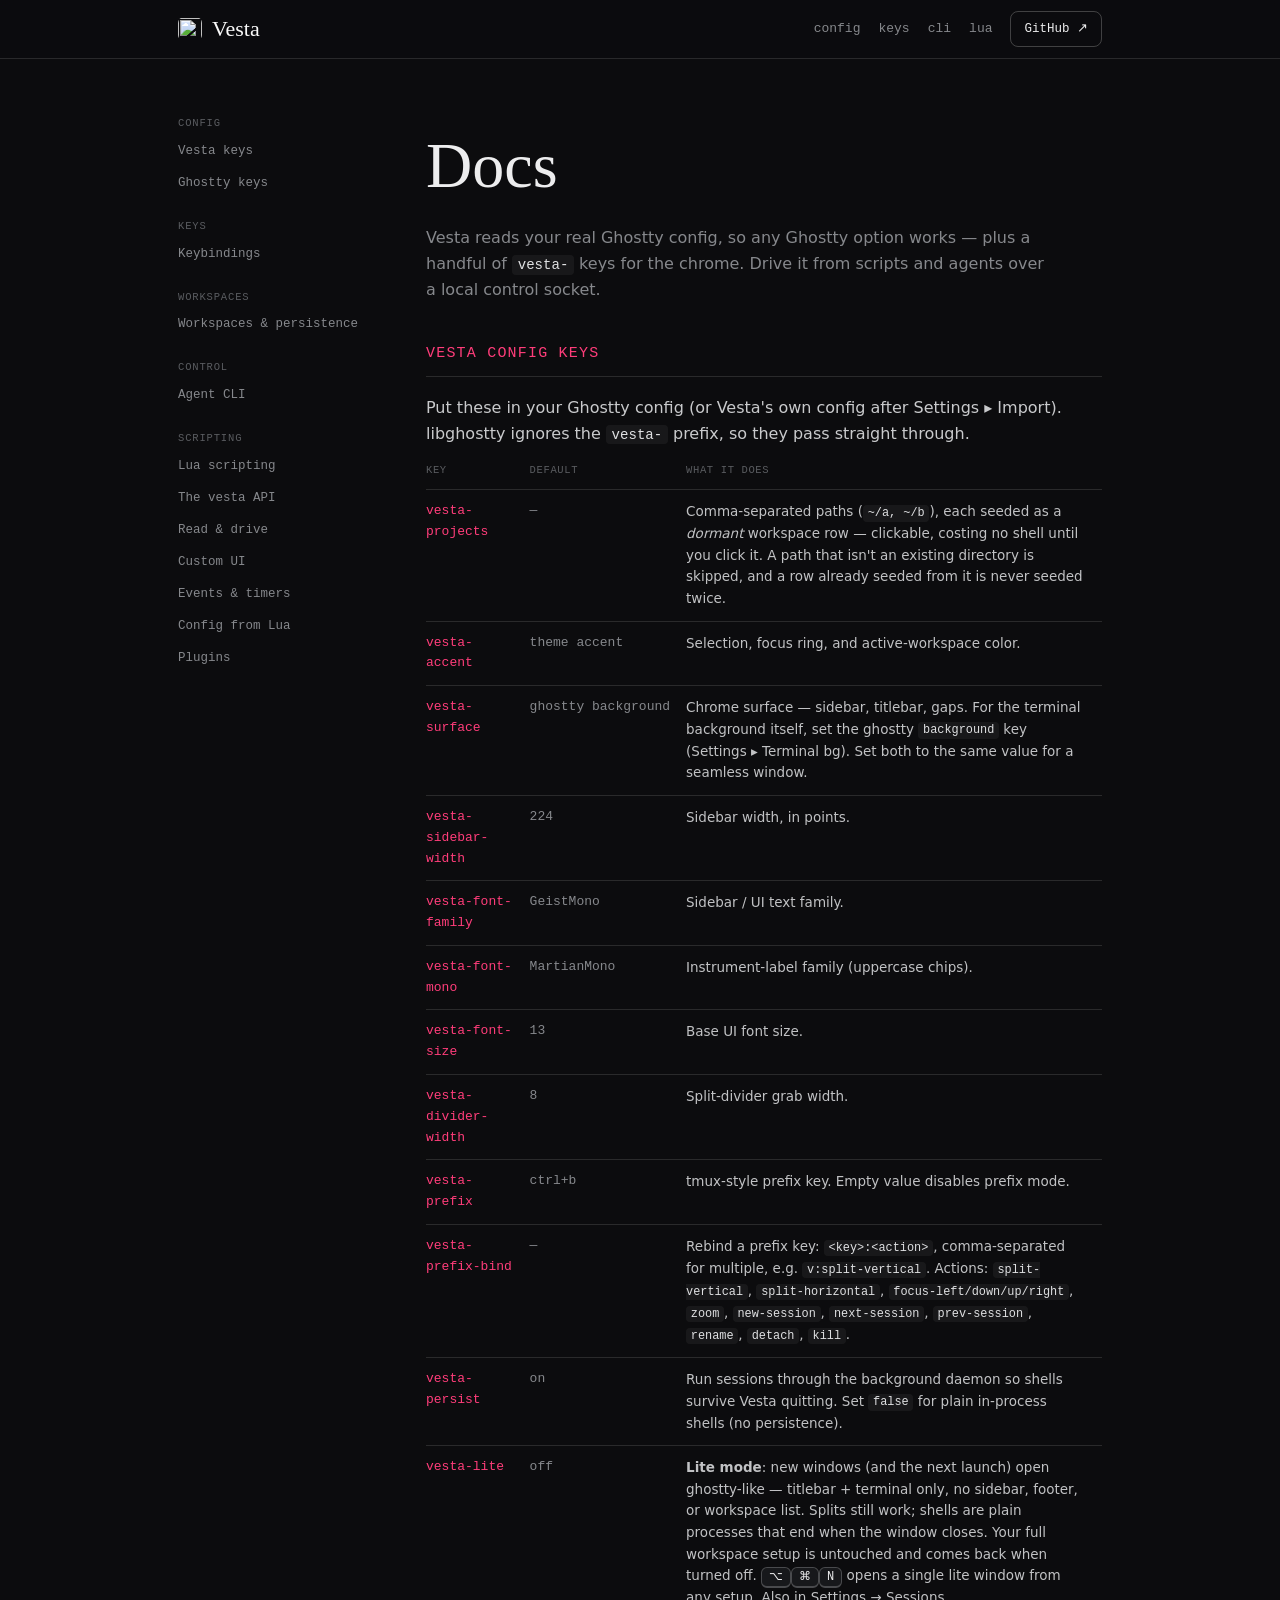
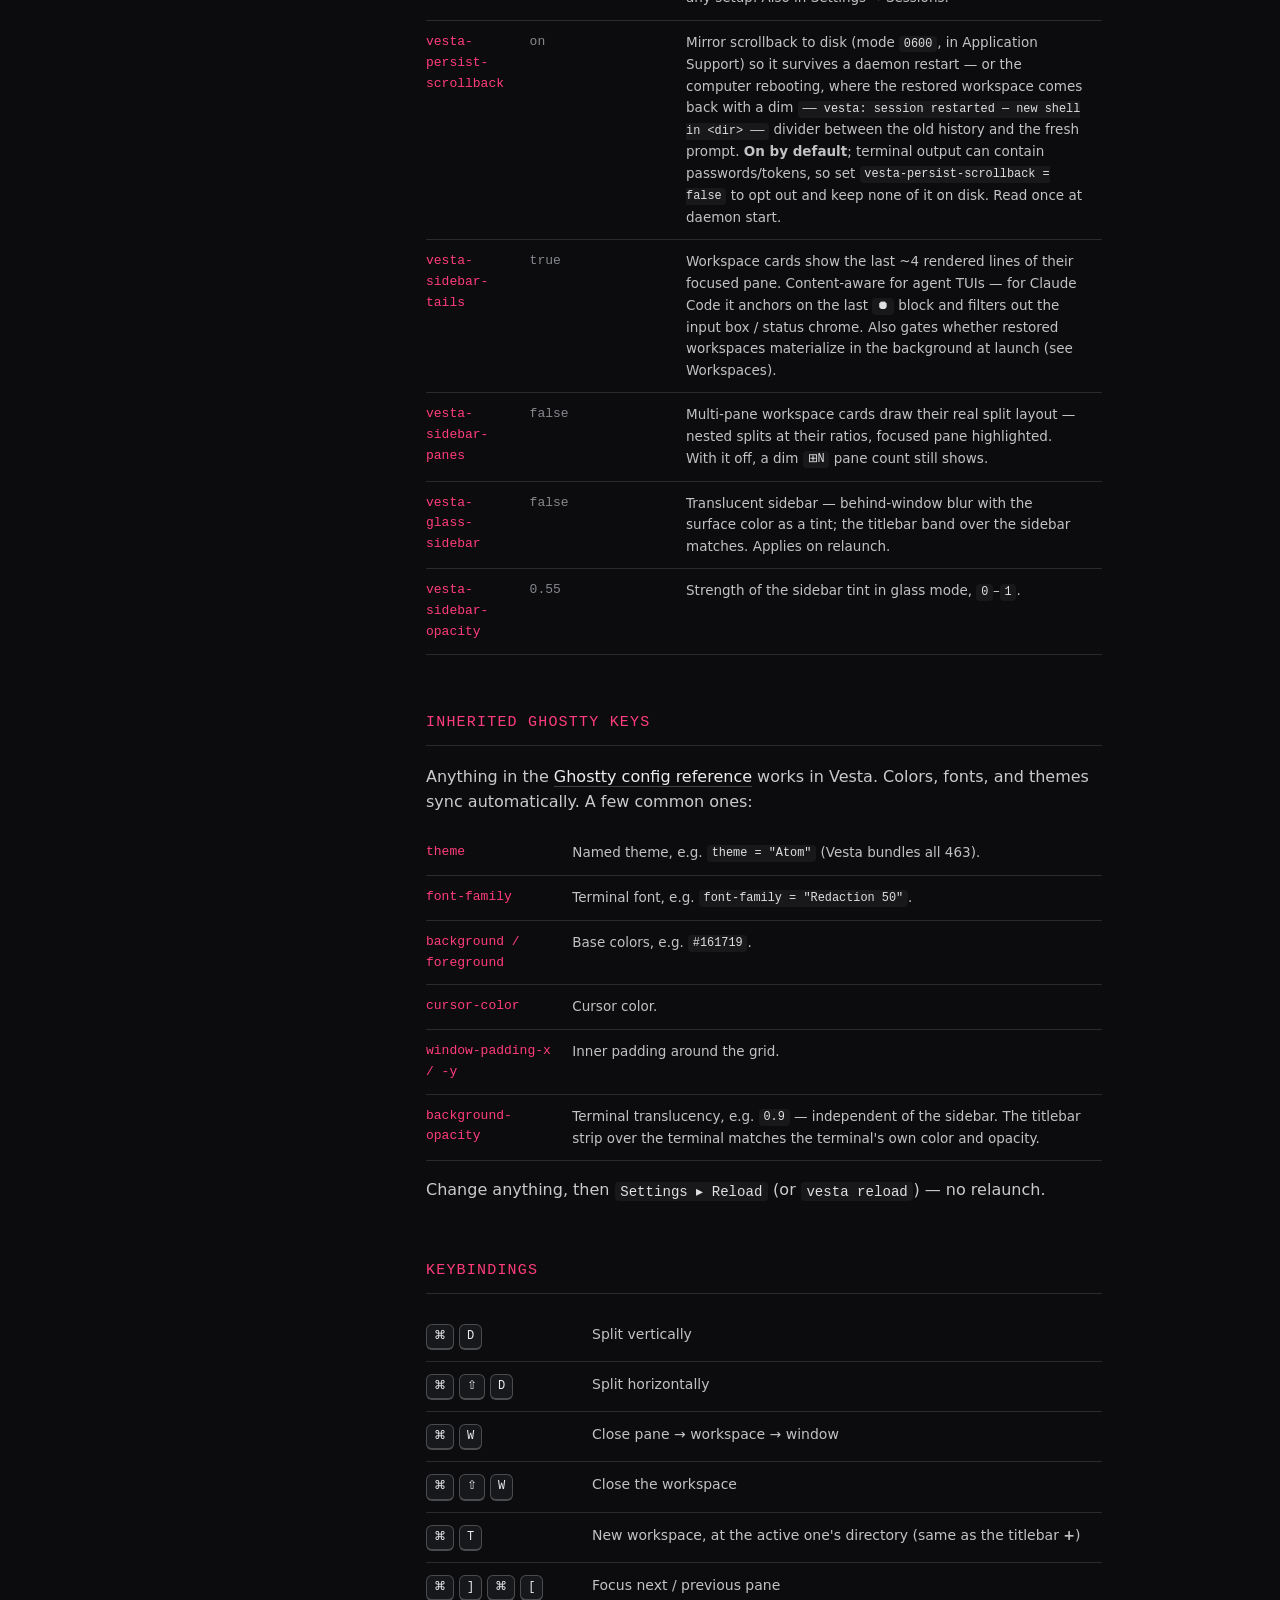
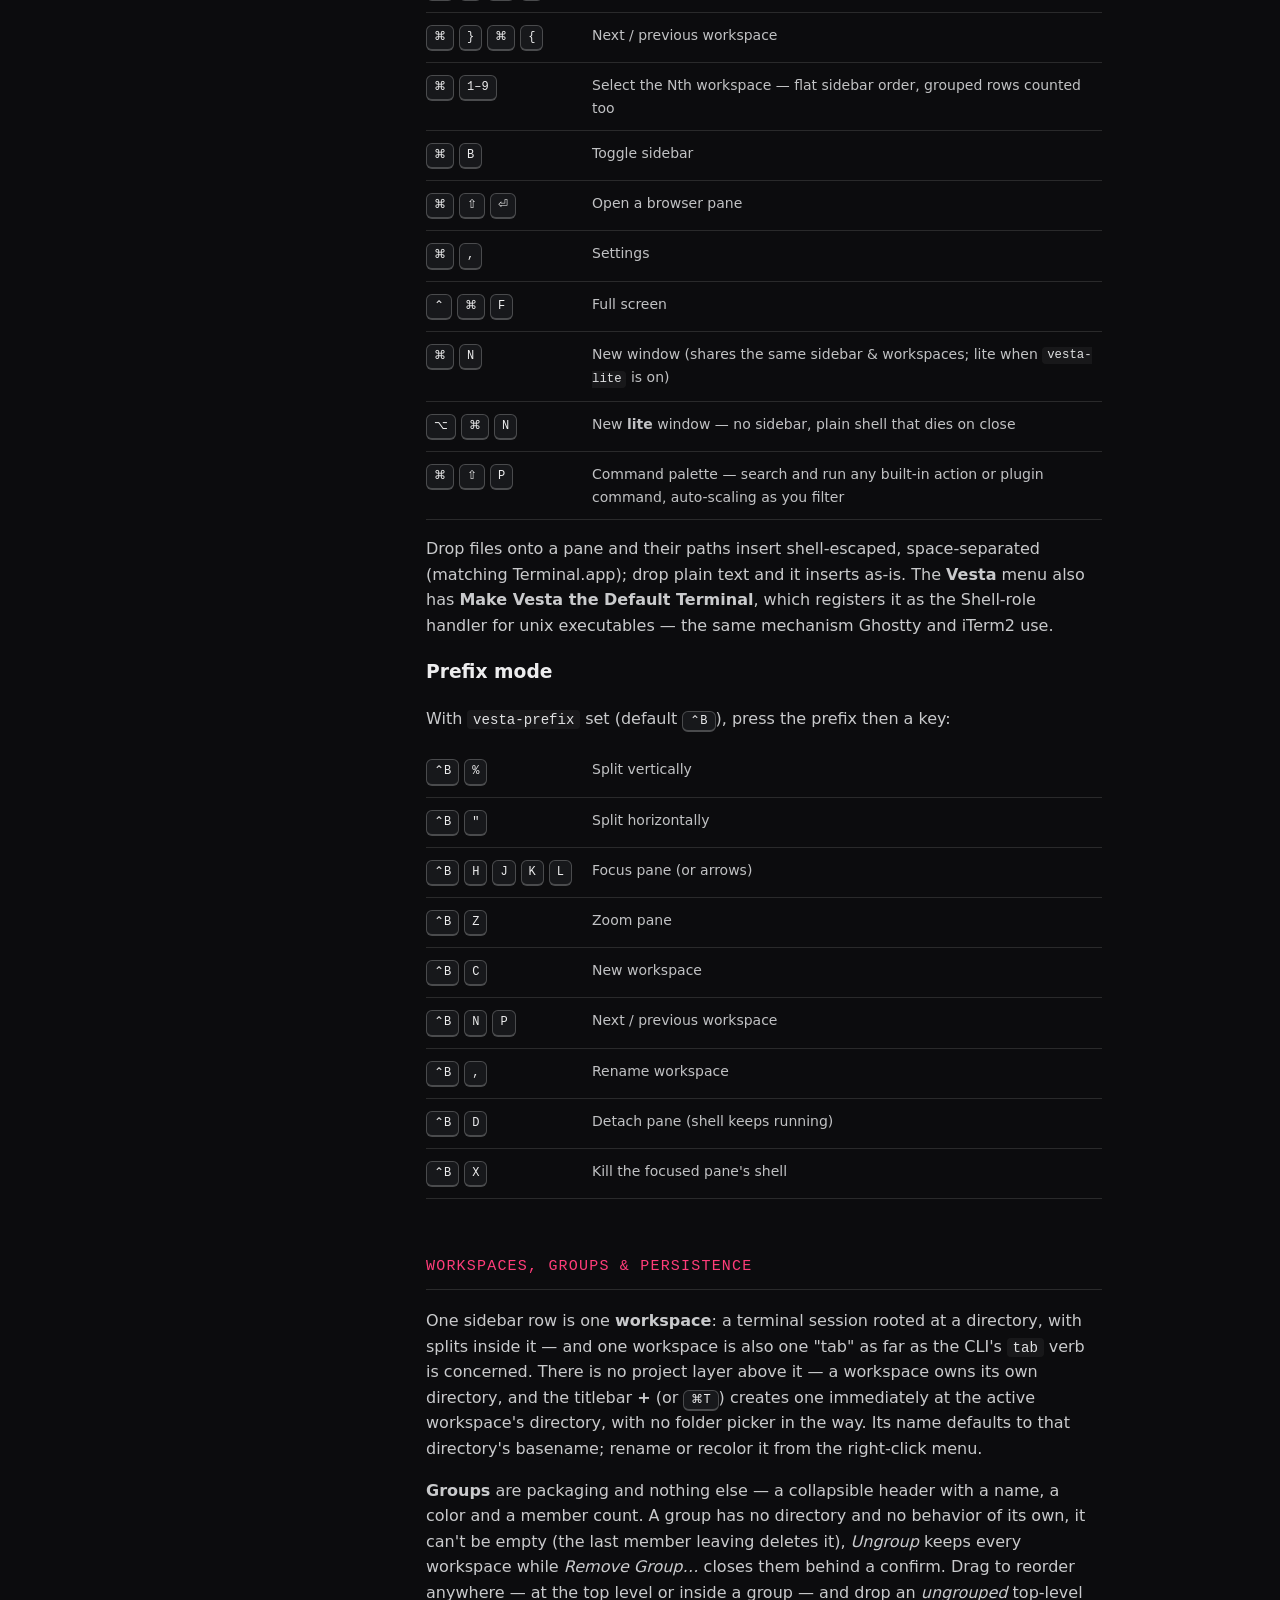
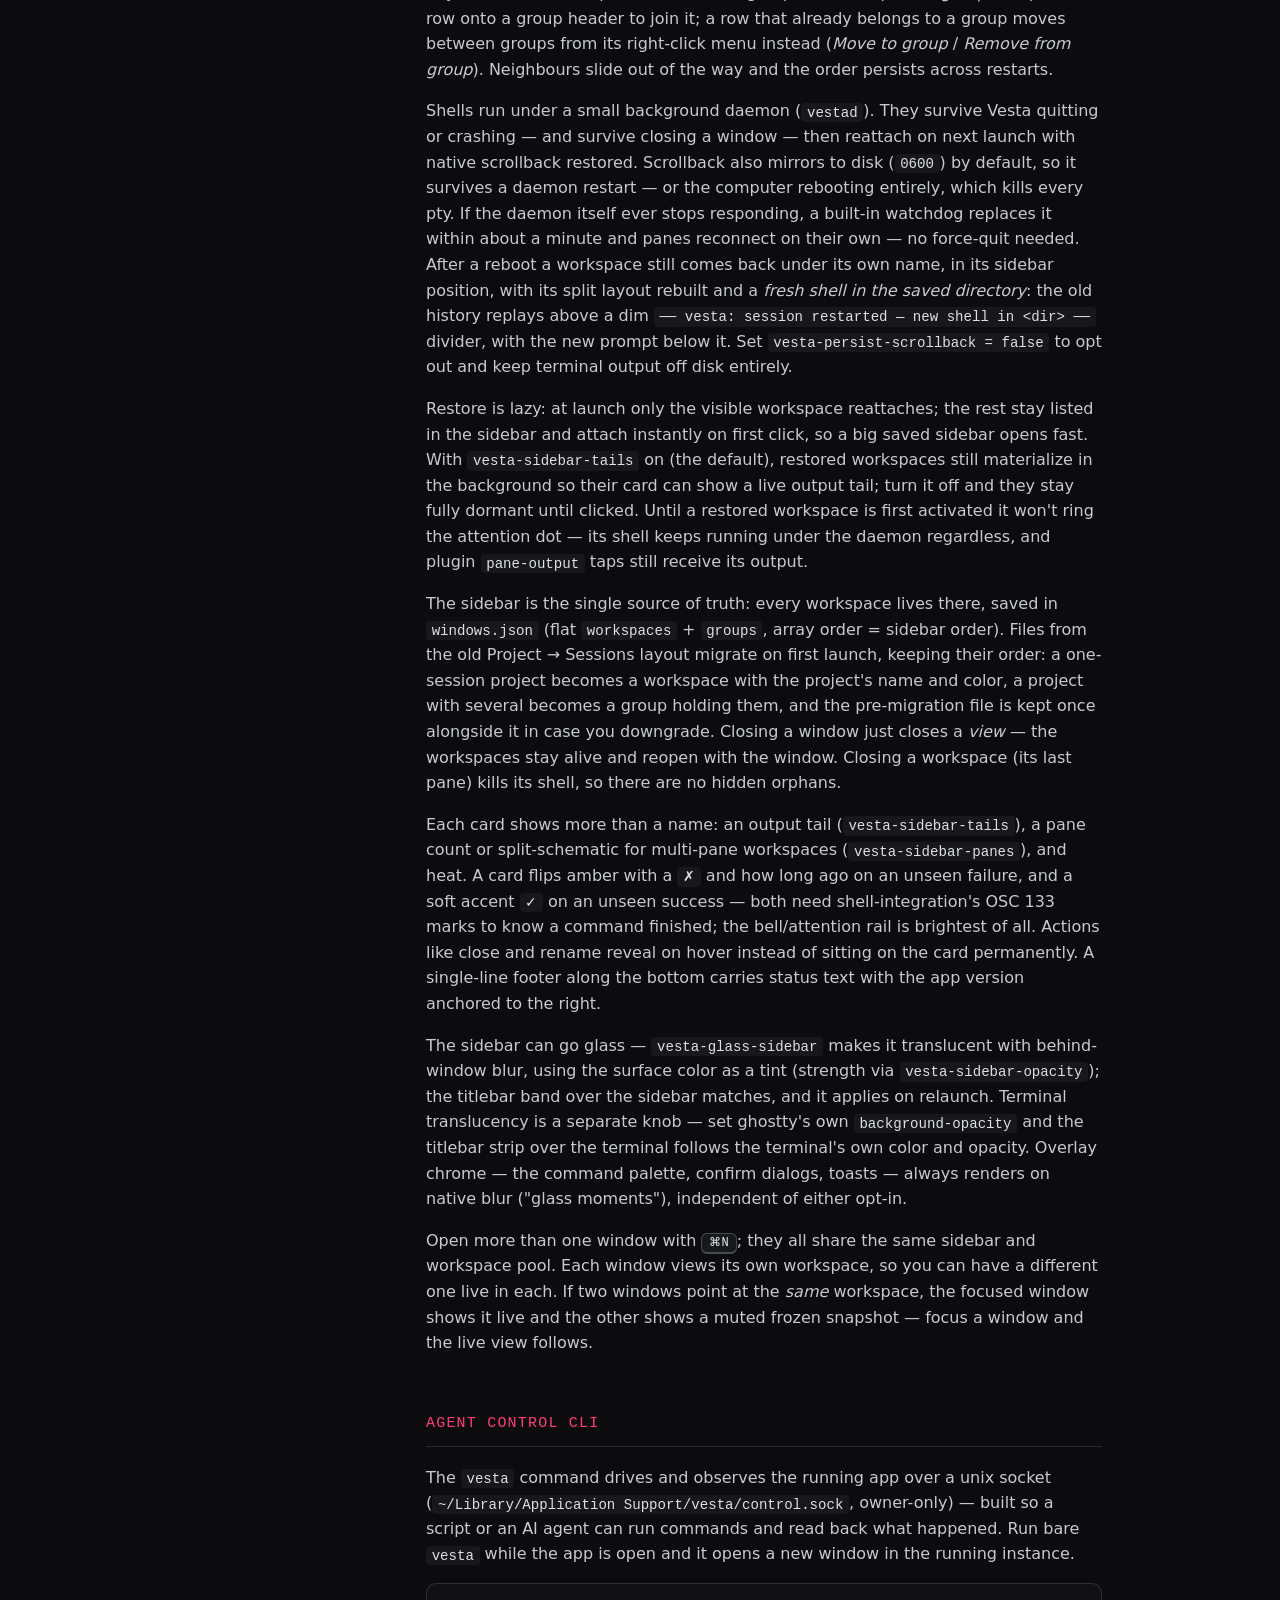
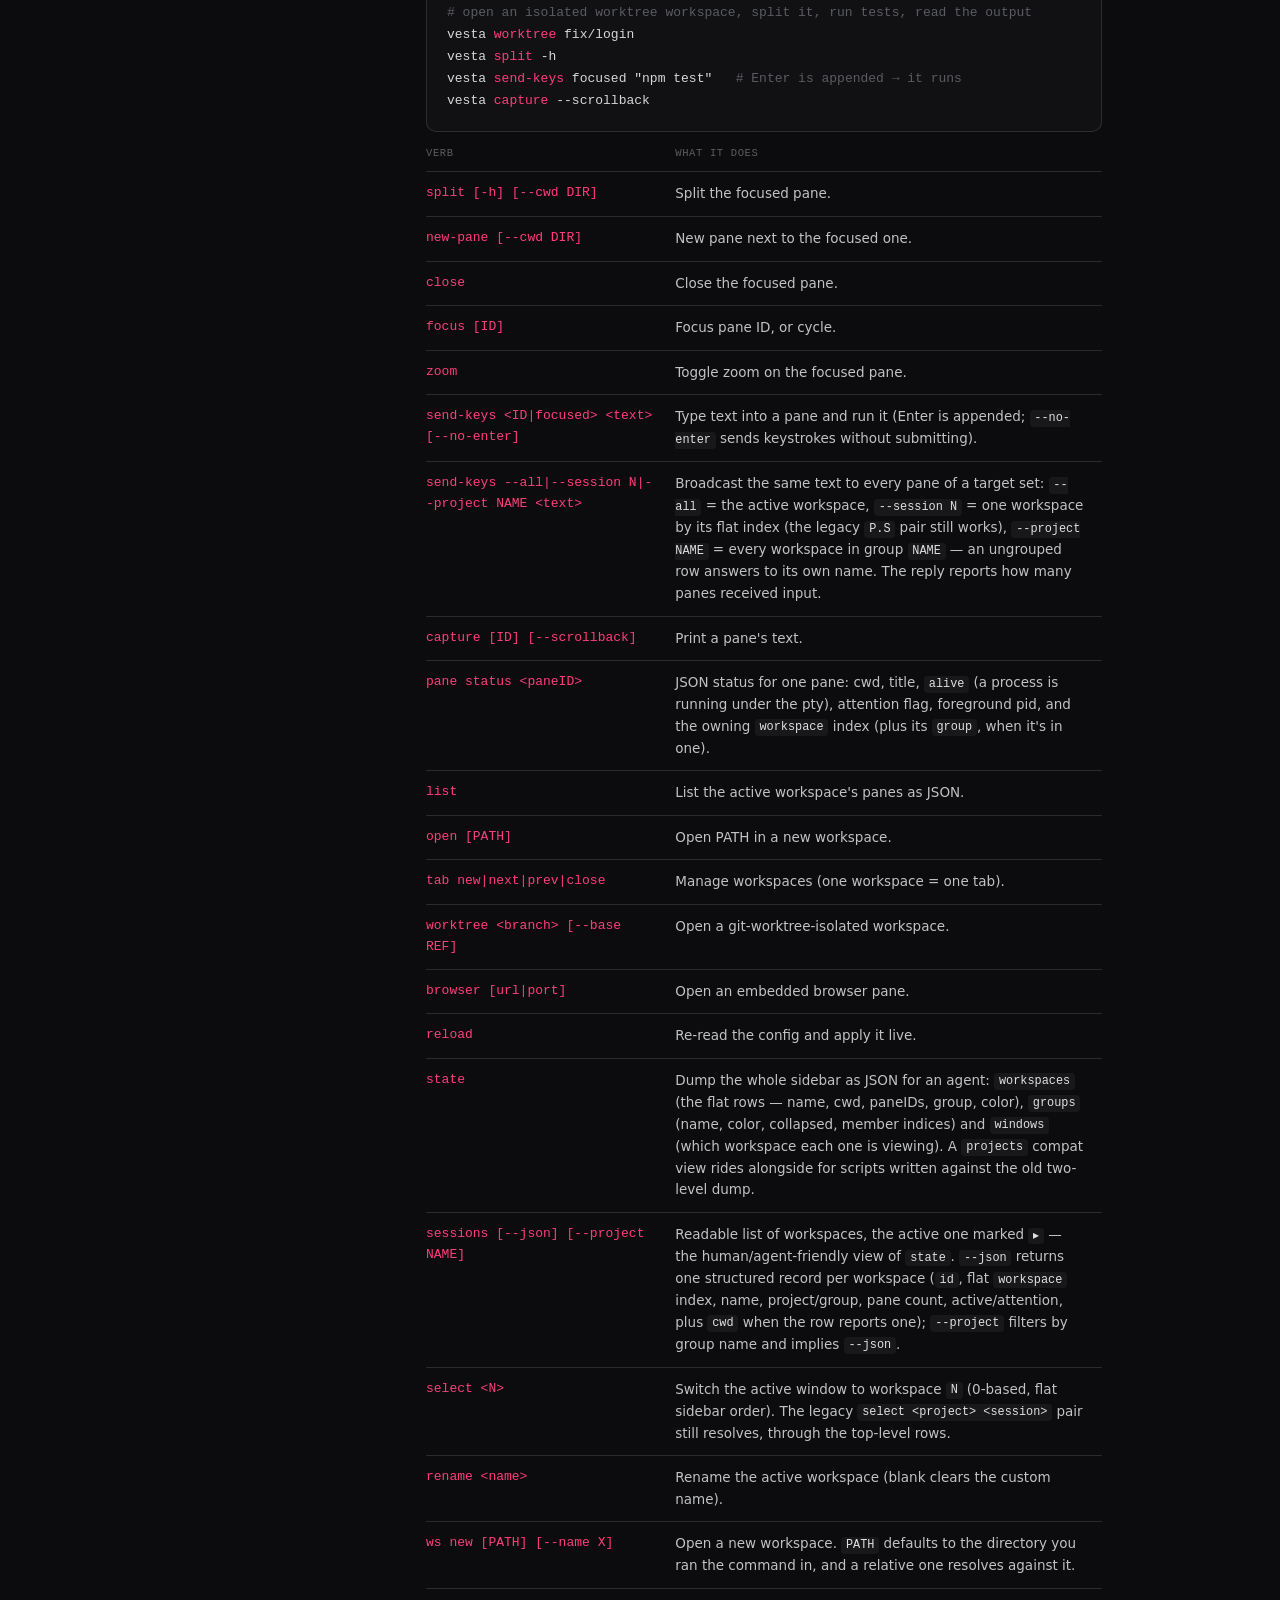
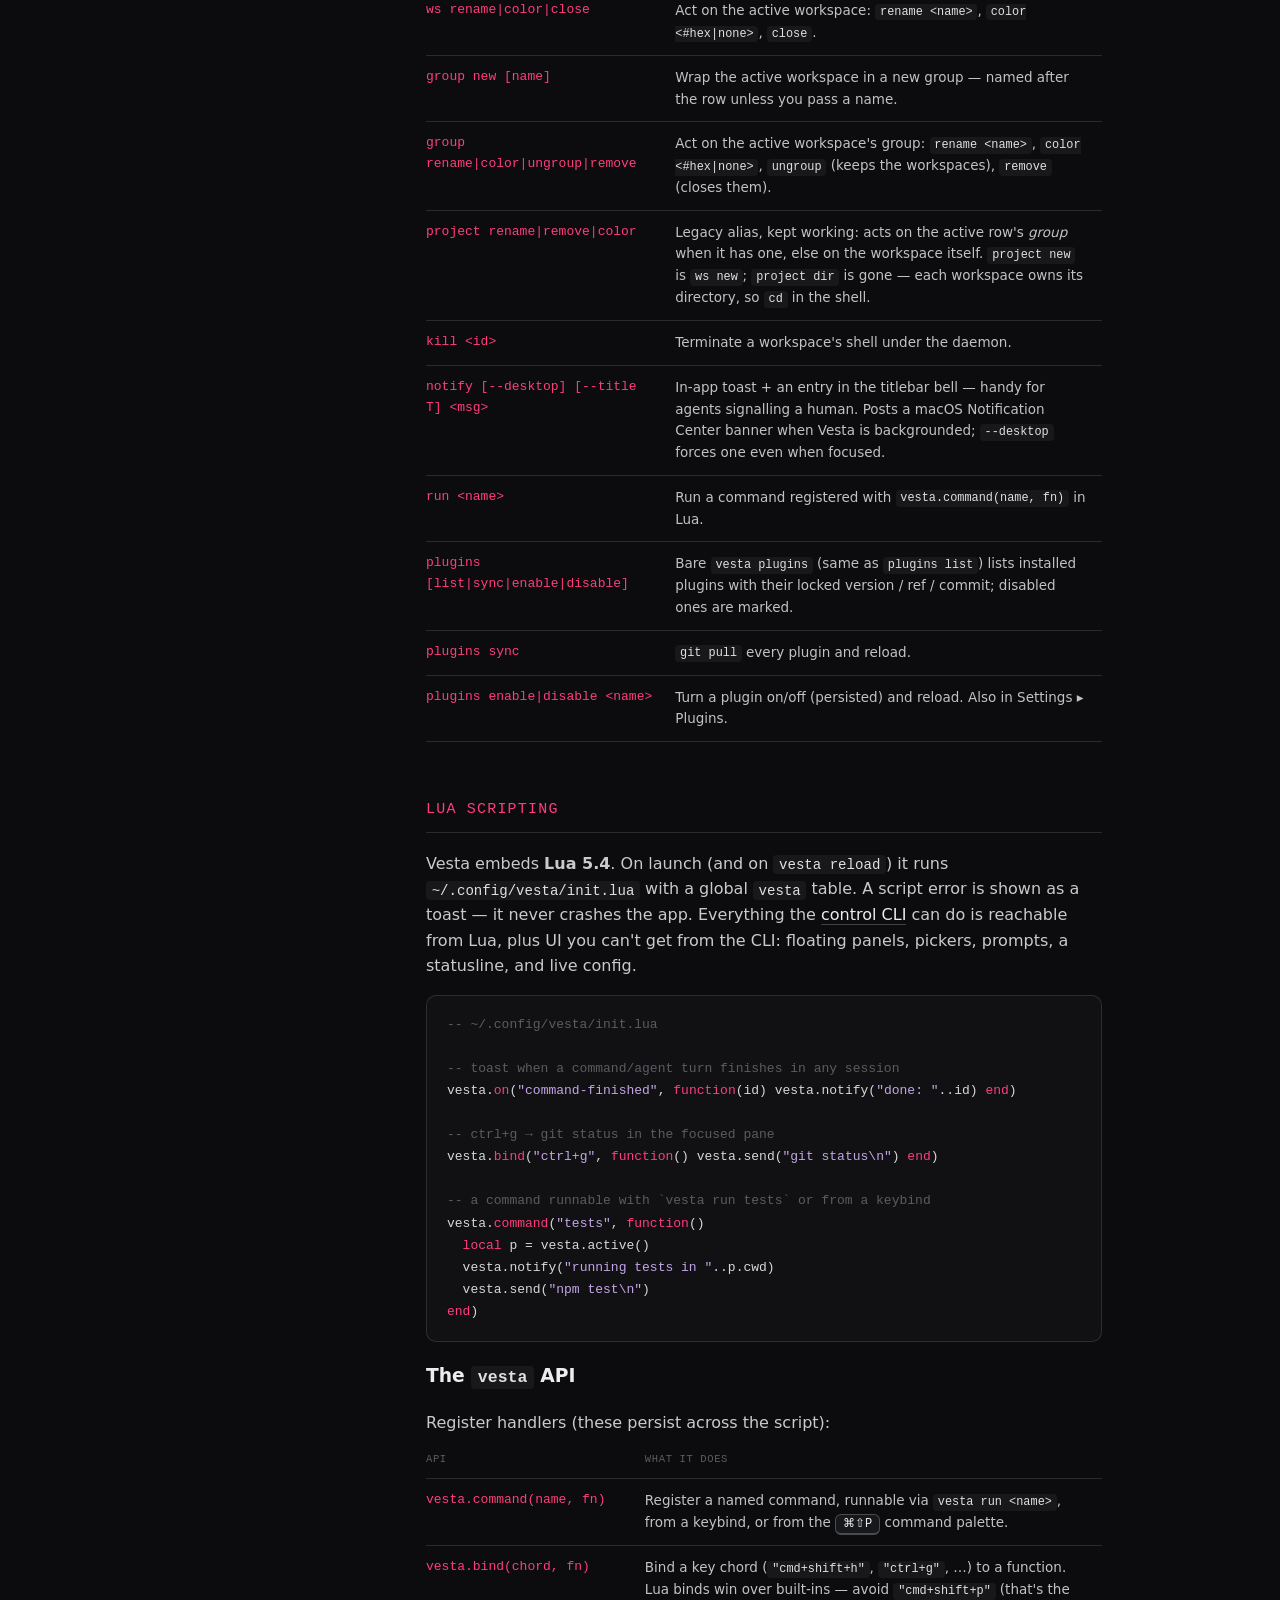
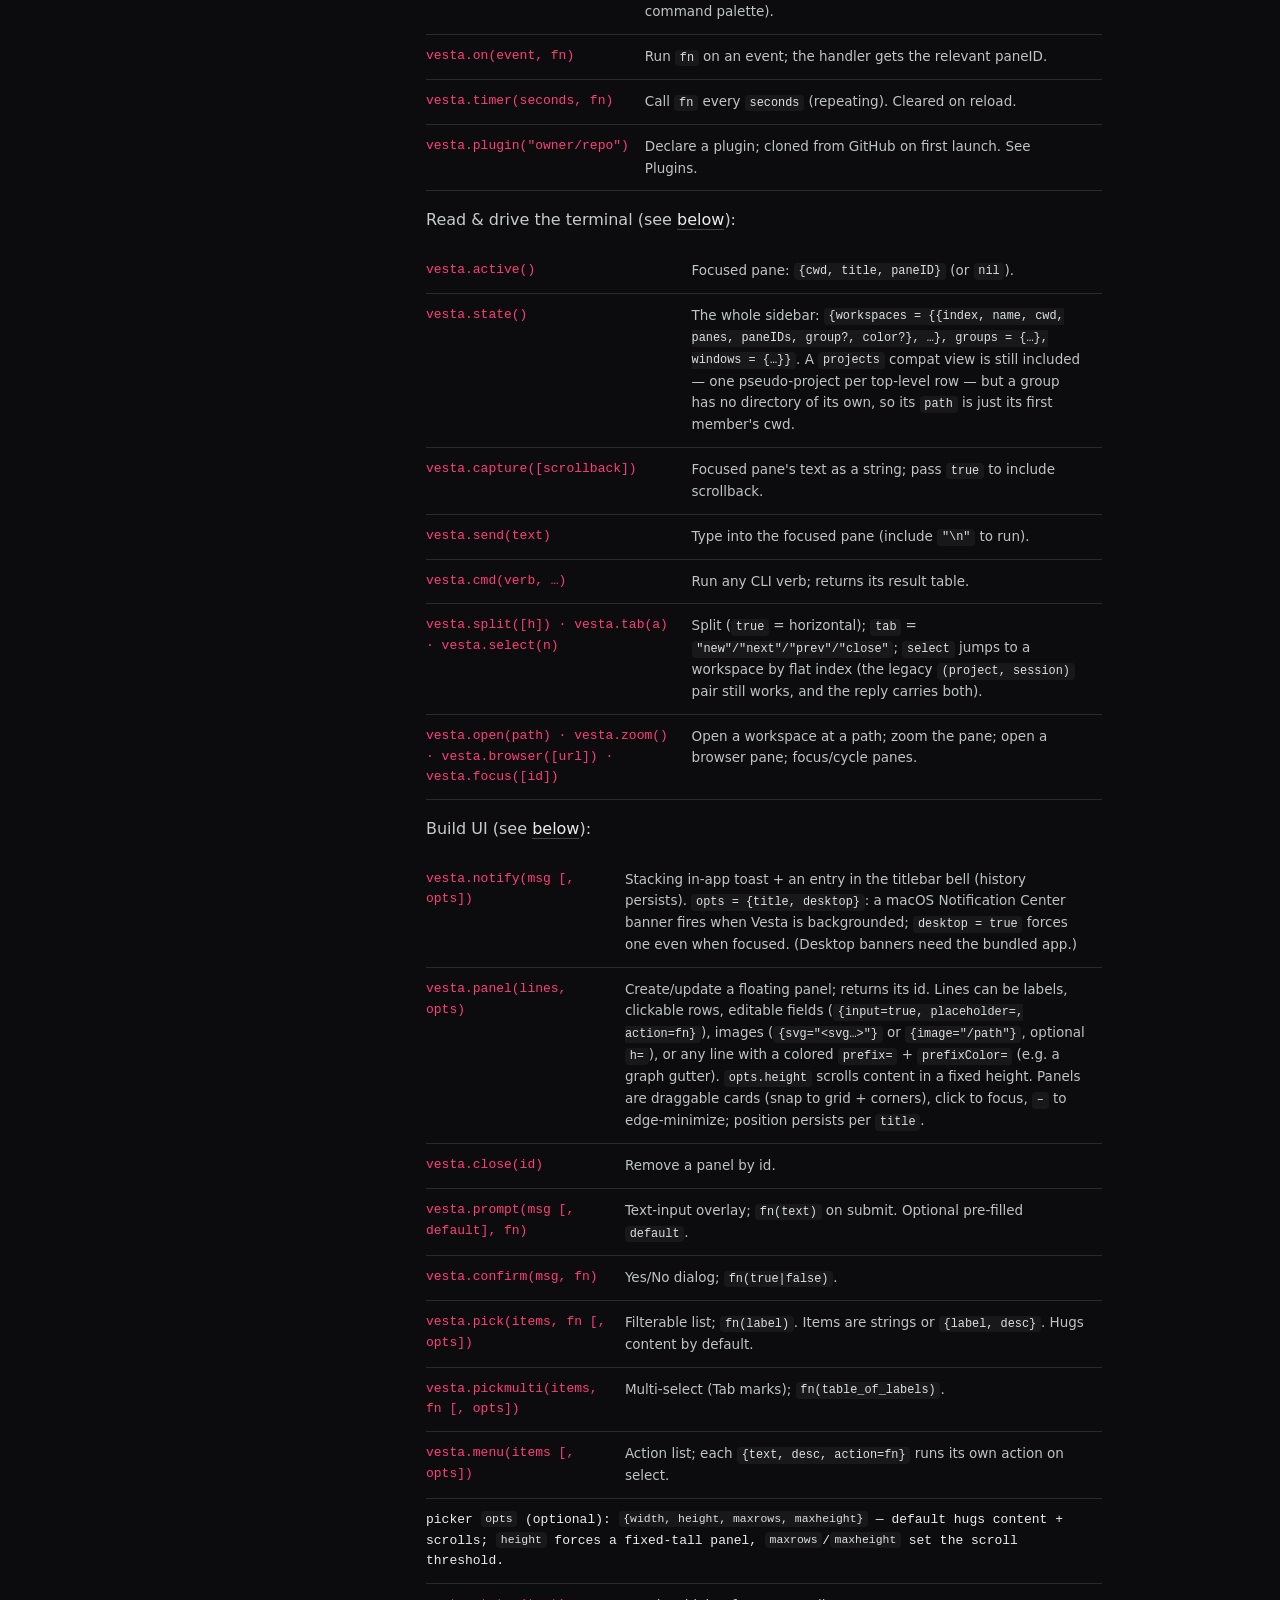
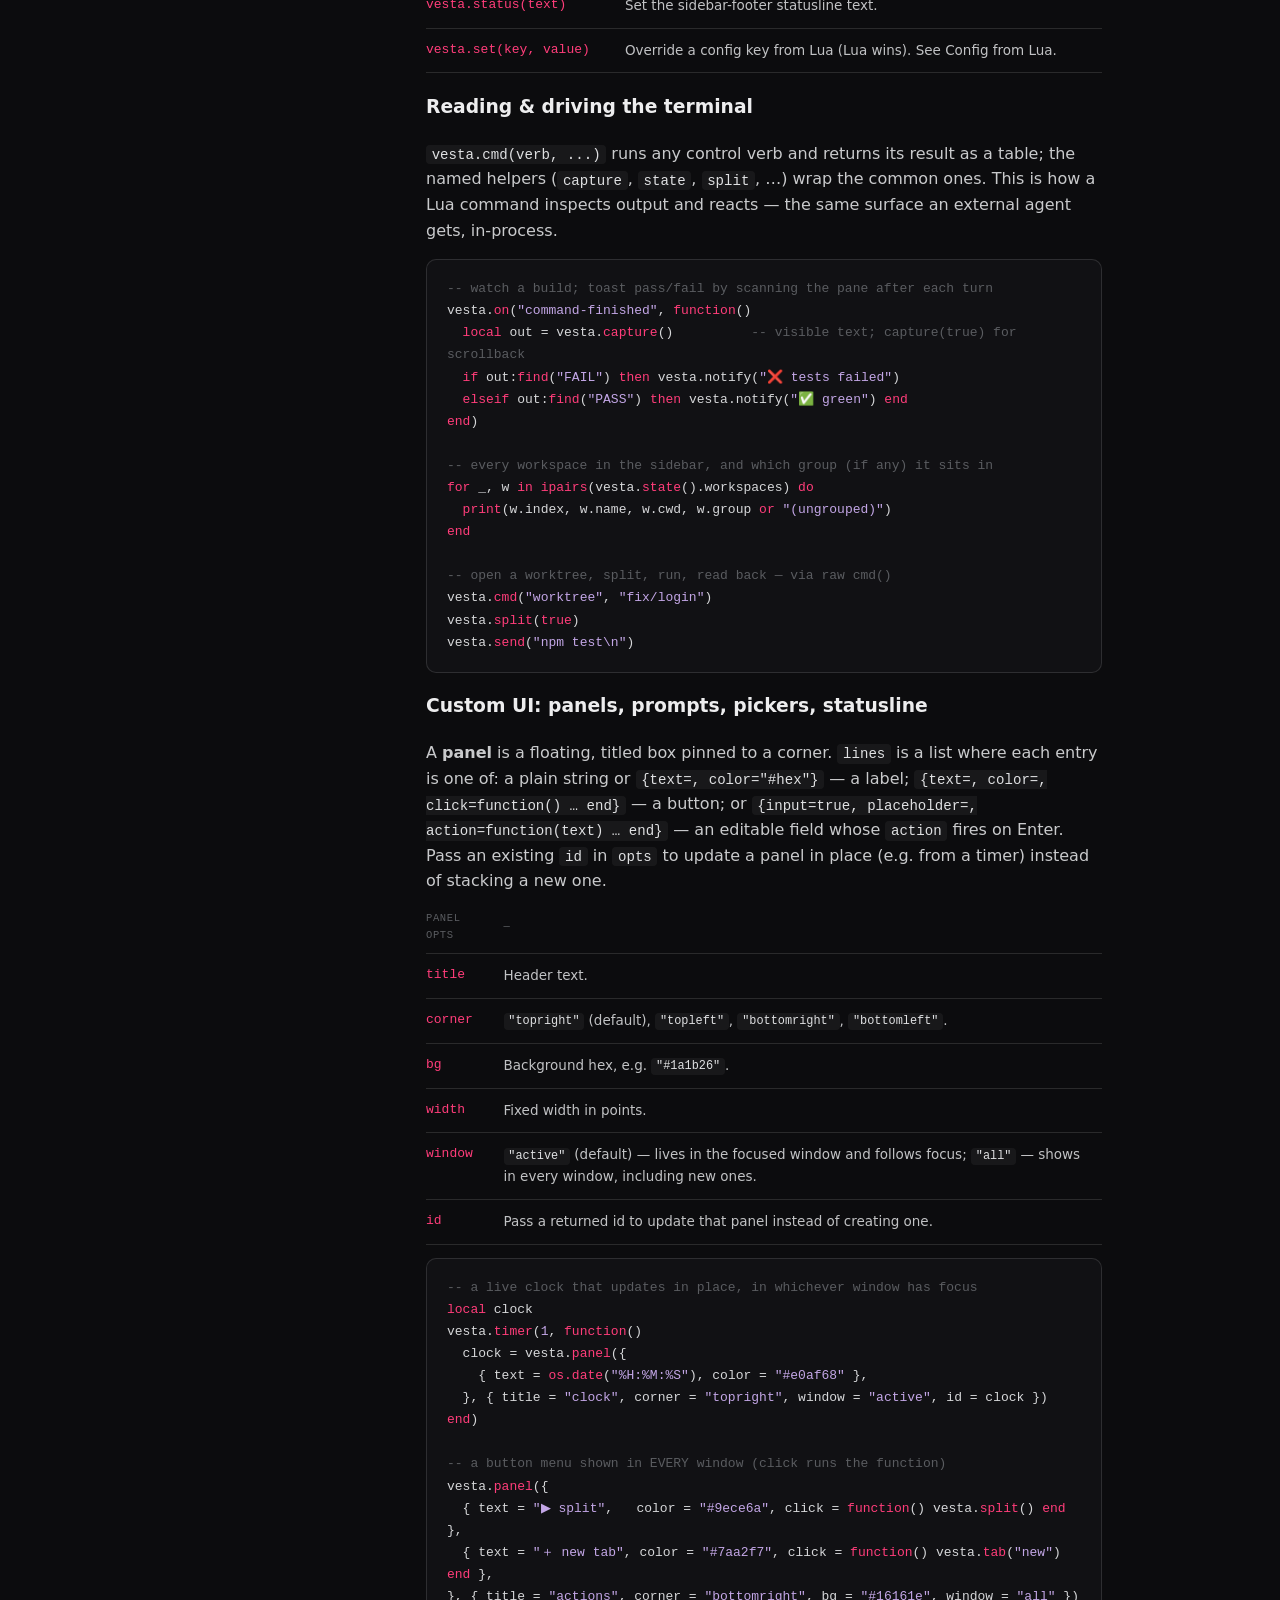
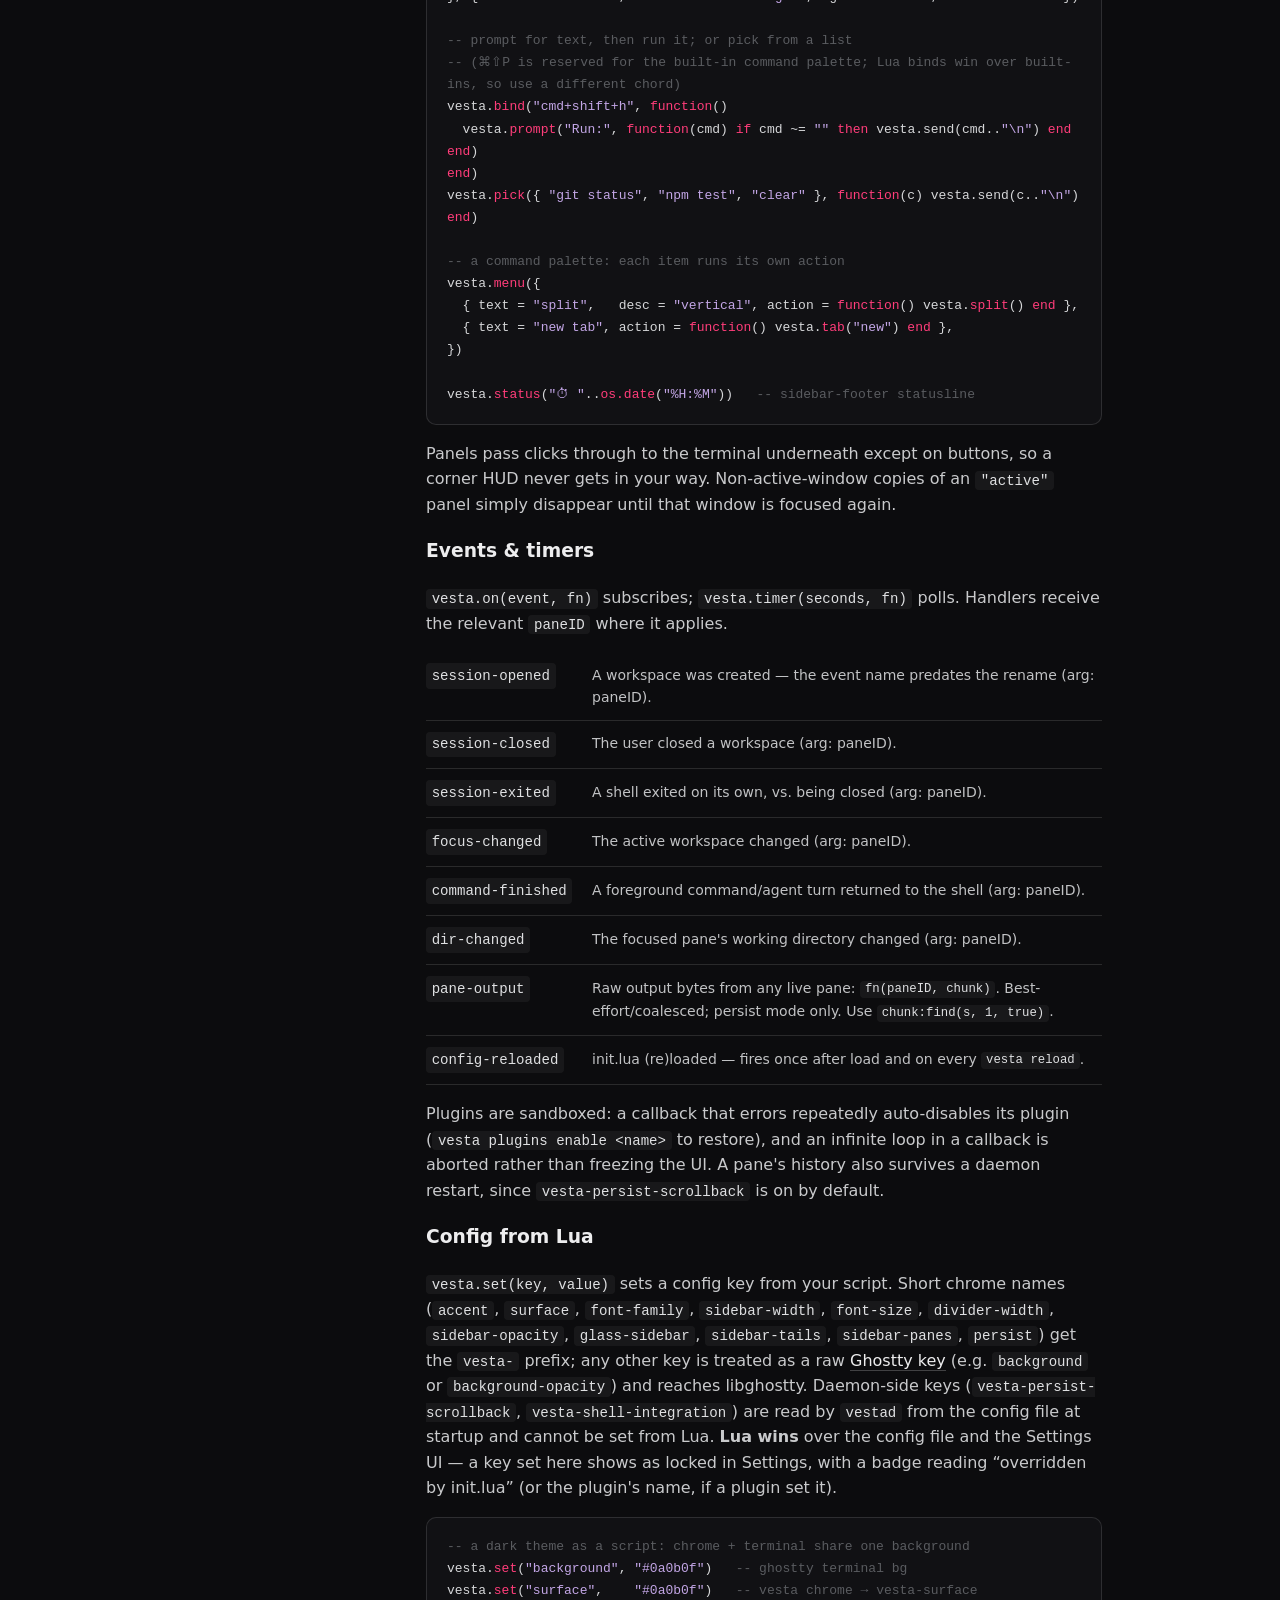
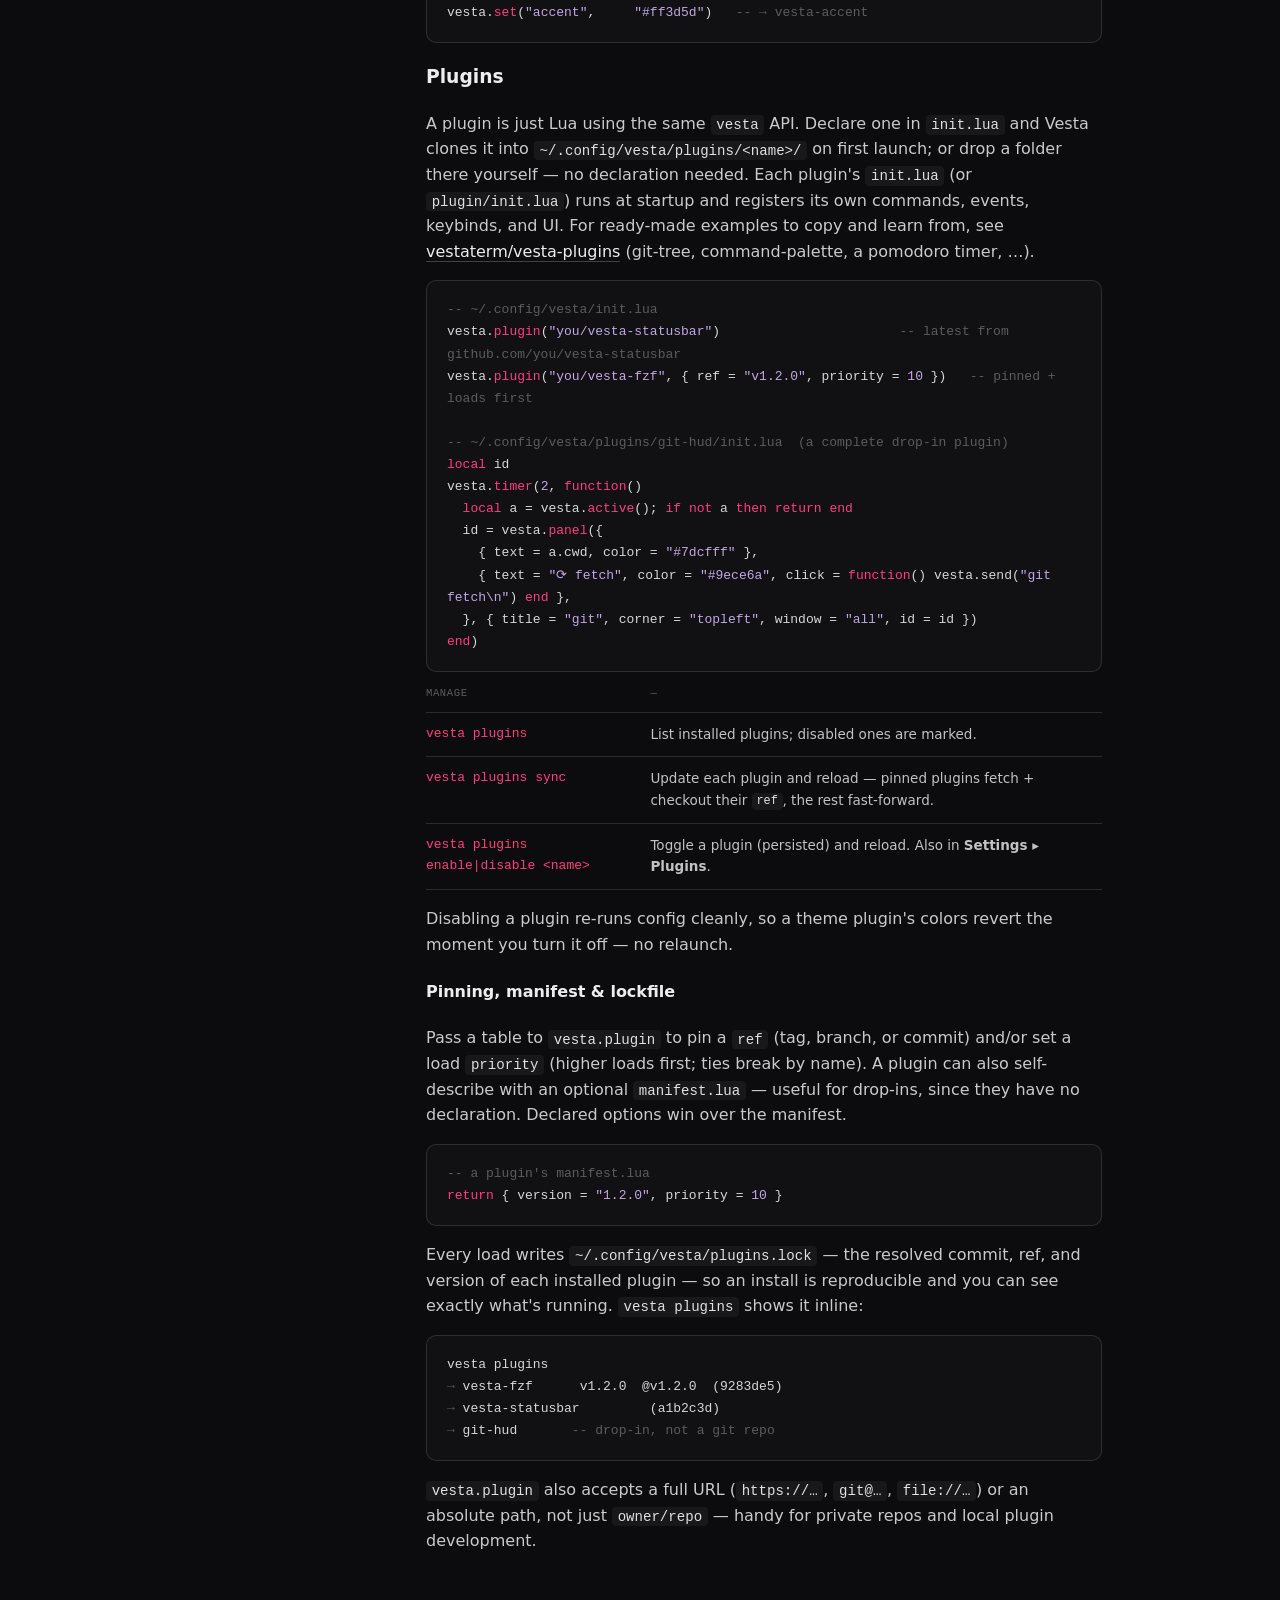
==== commit fb336164: "docs: vestad watchdog — wedged daemon self-heals, no force-quit" ====
--- a/docs.html
+++ b/docs.html
@@ -157,7 +157,9 @@
             quitting or crashing — and survive closing a window — then reattach on next launch with
             native scrollback restored. Scrollback also mirrors to disk (<code>0600</code>) by
             default, so it survives a daemon restart — or the computer rebooting entirely, which
-            kills every pty. After a reboot a workspace still comes back under its own name, in its
+            kills every pty. If the daemon itself ever stops responding, a built-in watchdog
+            replaces it within about a minute and panes reconnect on their own — no force-quit
+            needed. After a reboot a workspace still comes back under its own name, in its
             sidebar position, with its split layout rebuilt and a <em>fresh shell in the saved
             directory</em>: the old history replays above a dim
             <code>── vesta: session restarted — new shell in &lt;dir&gt; ──</code> divider, with the
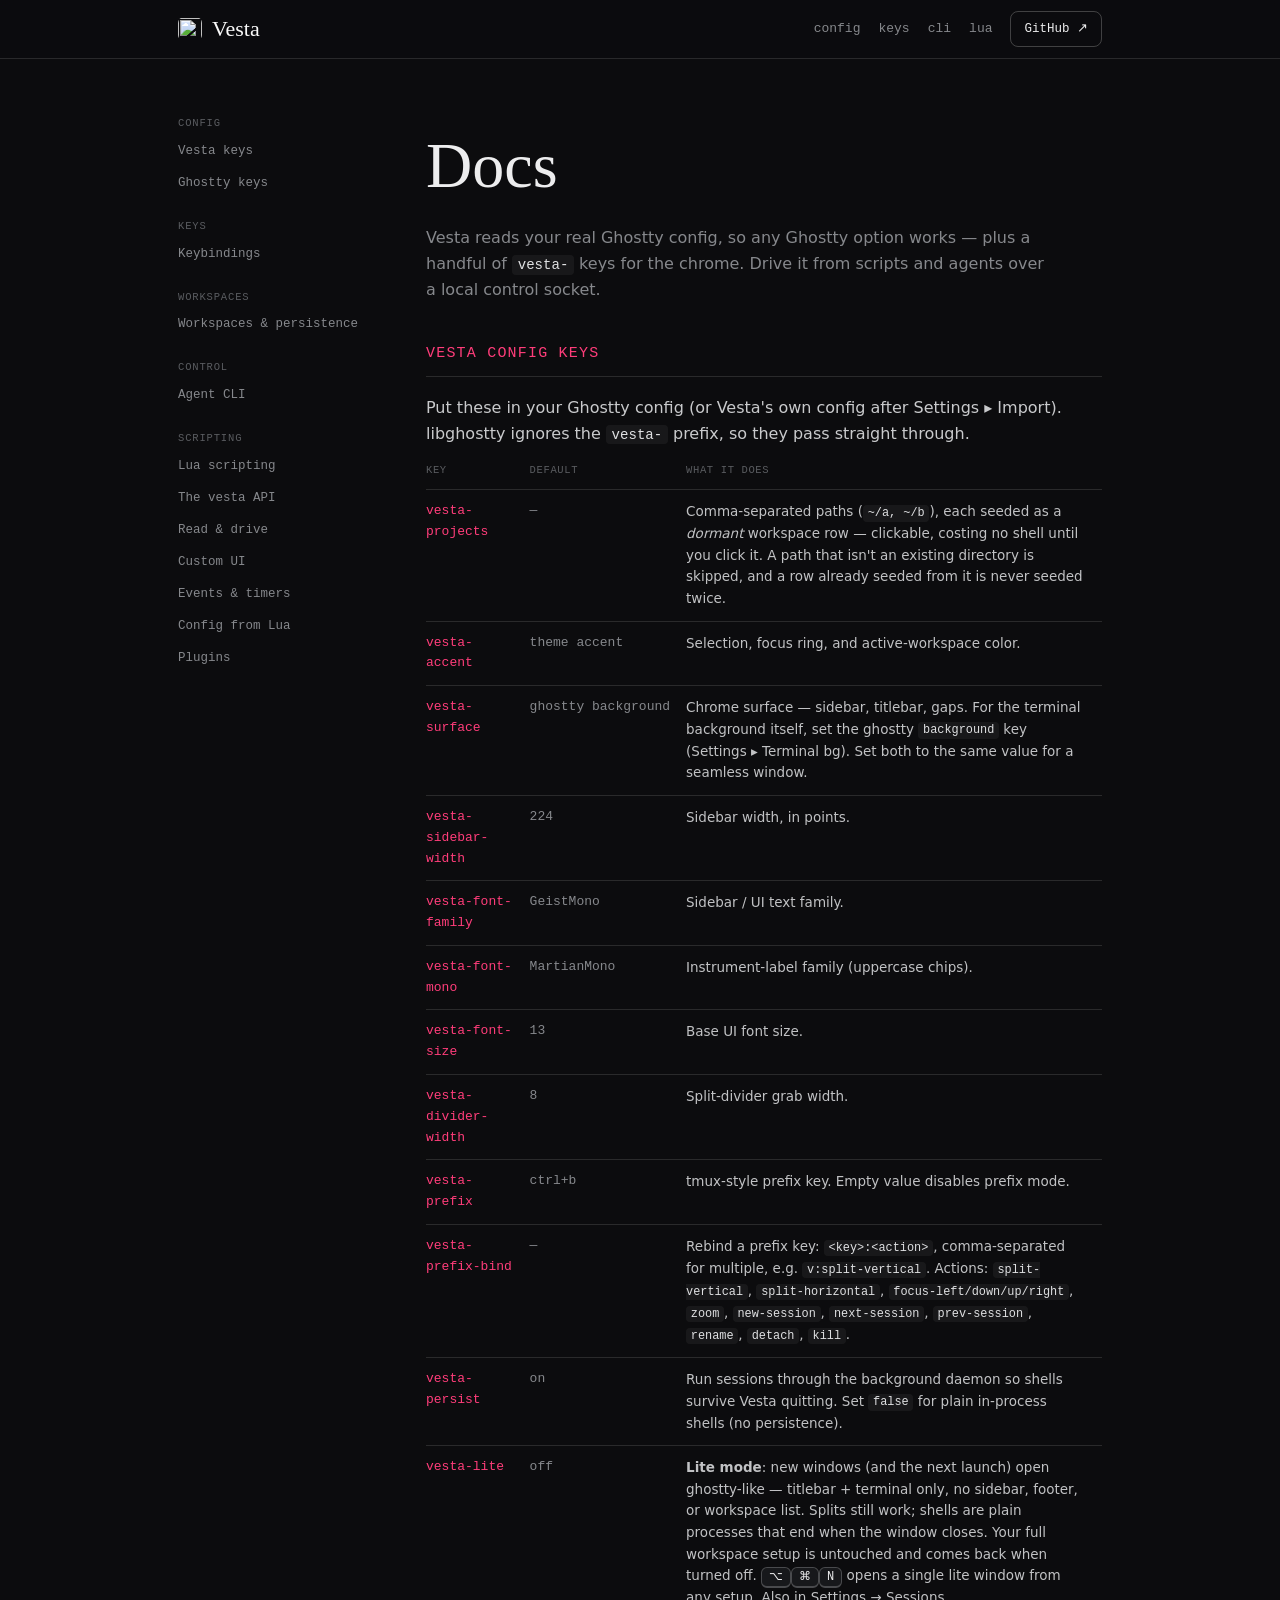
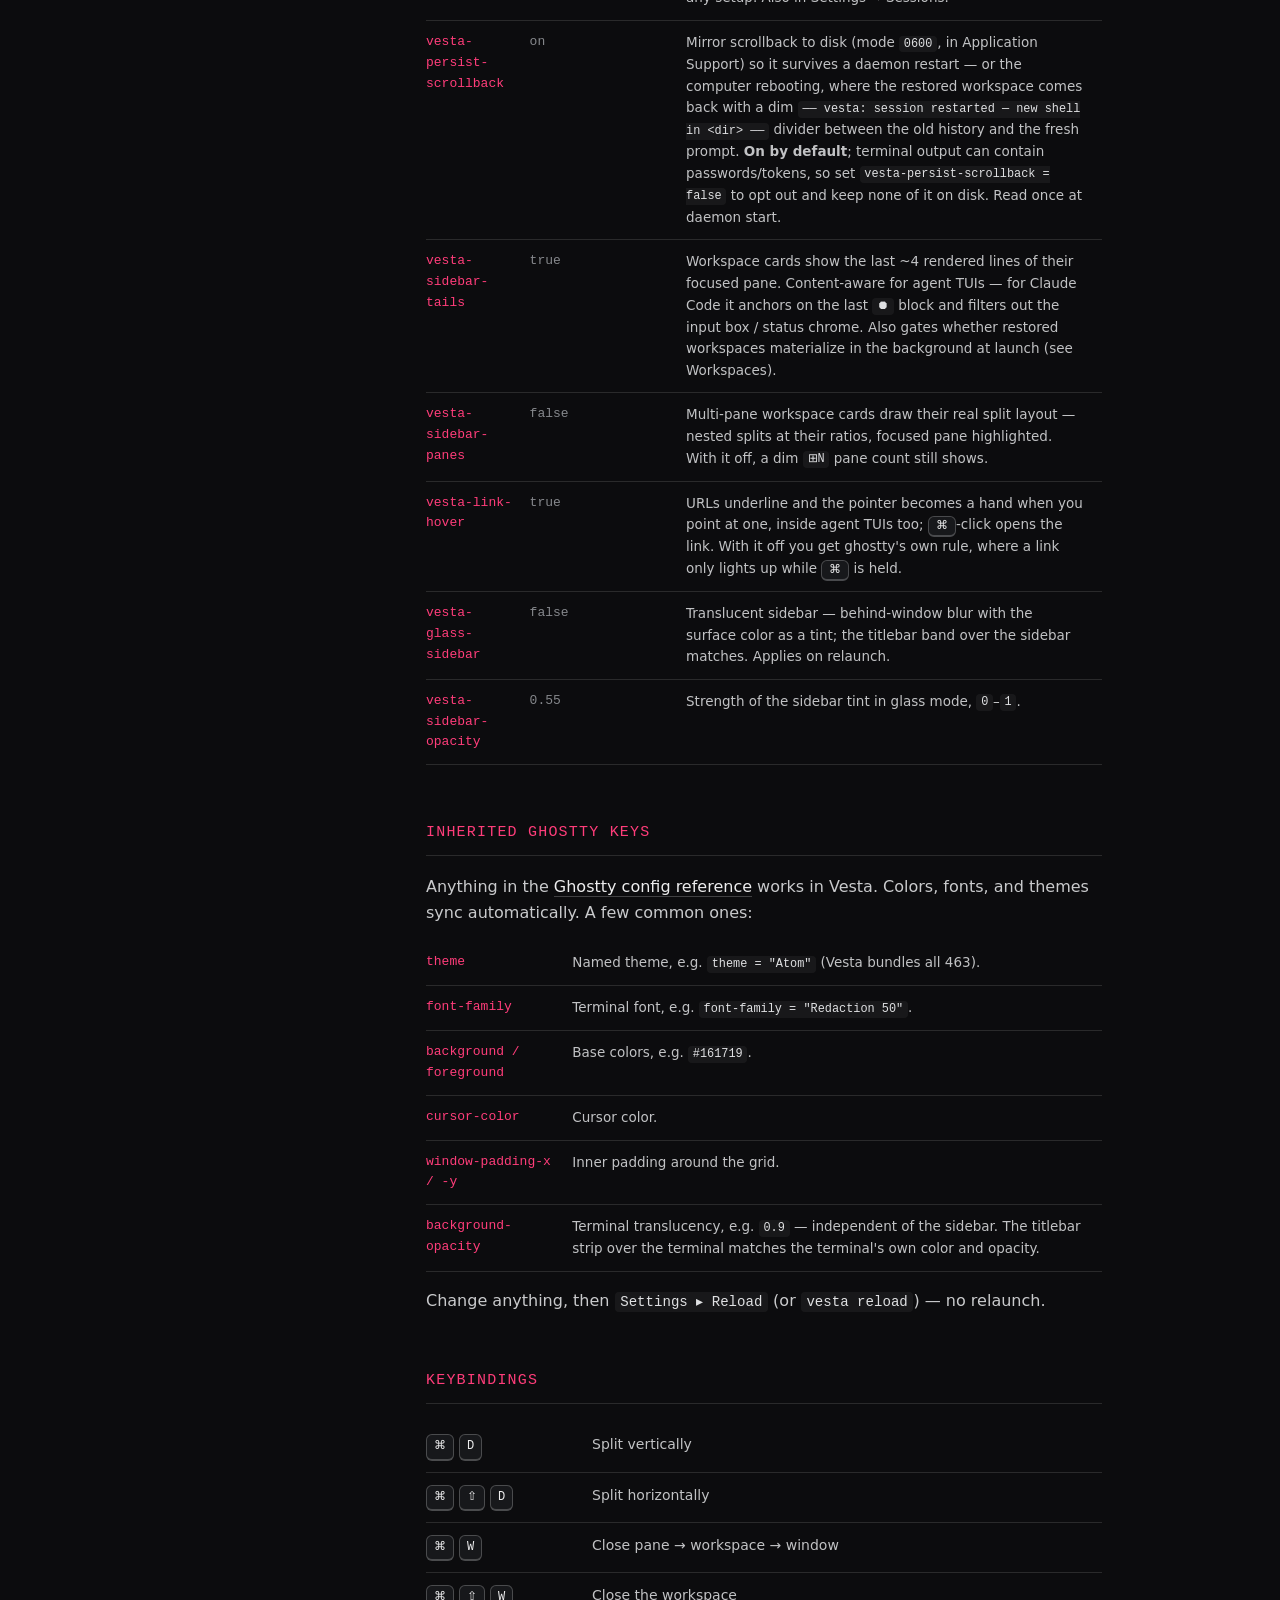
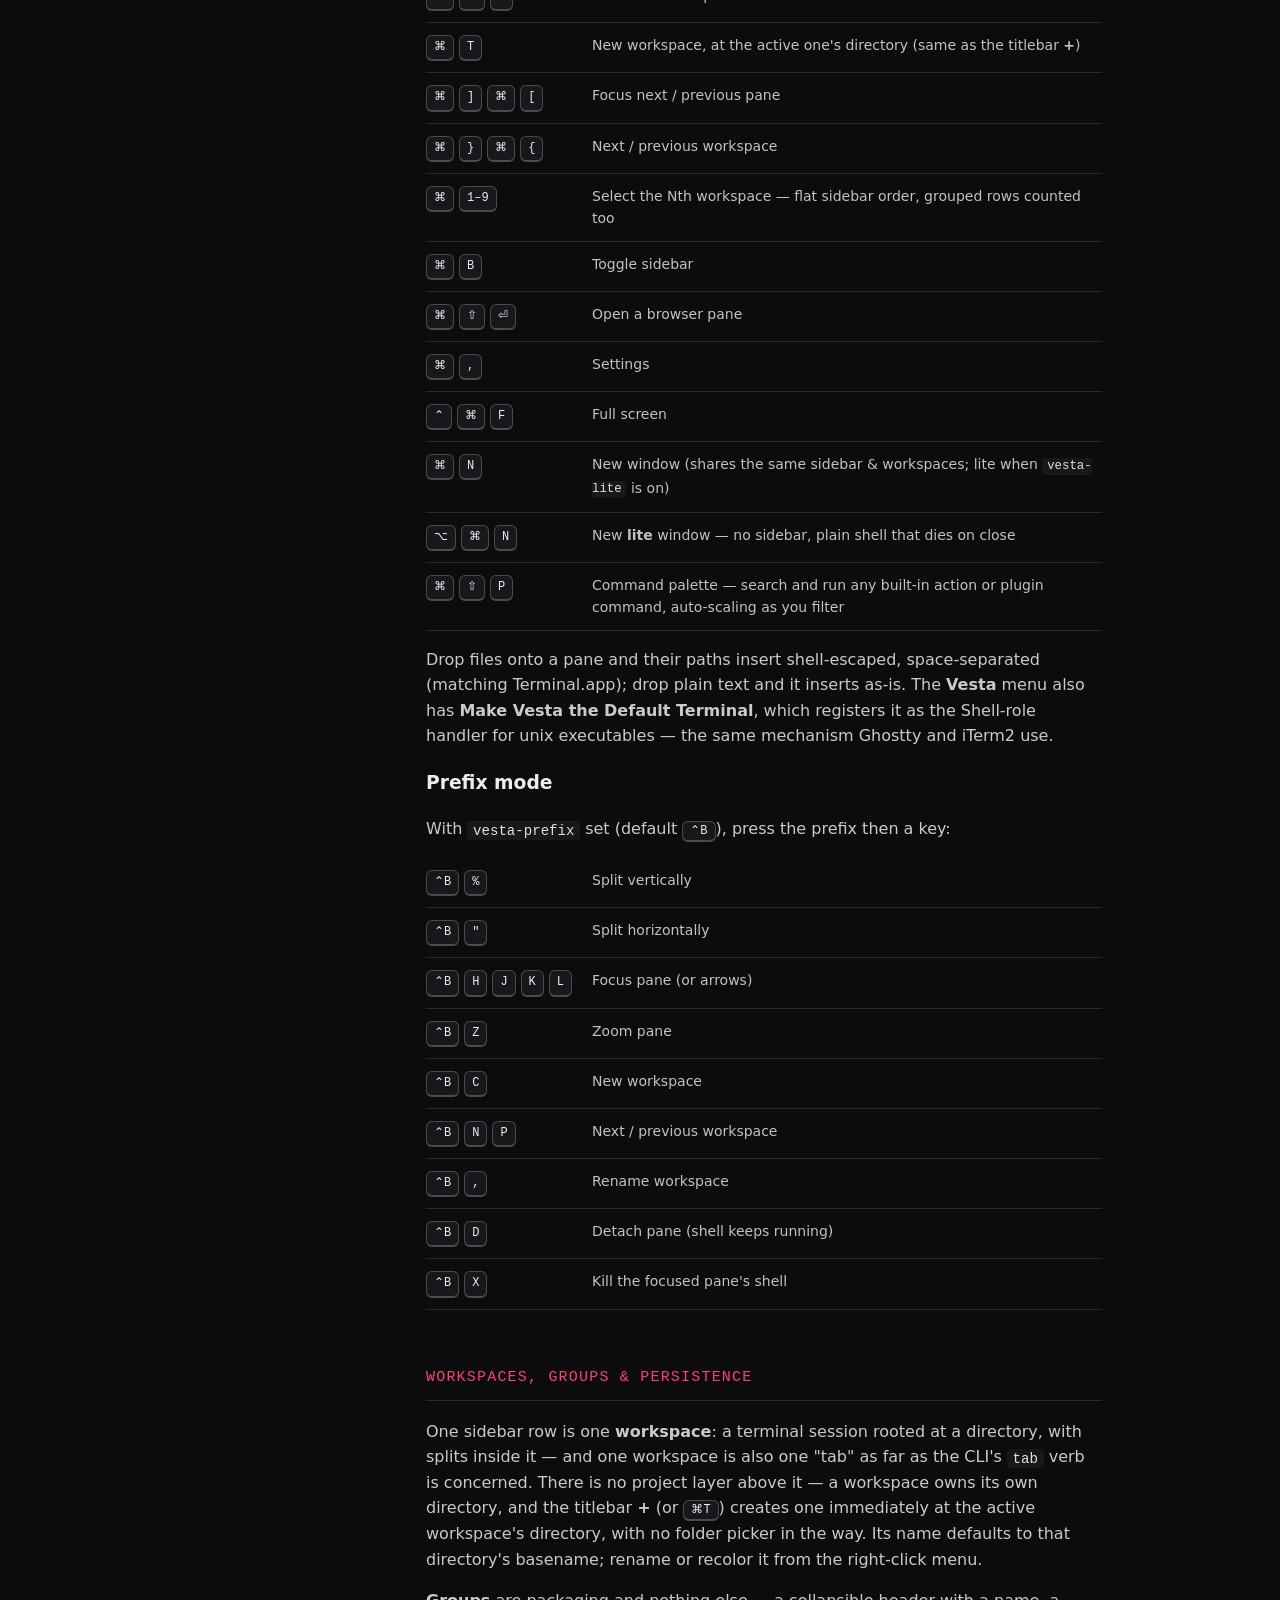
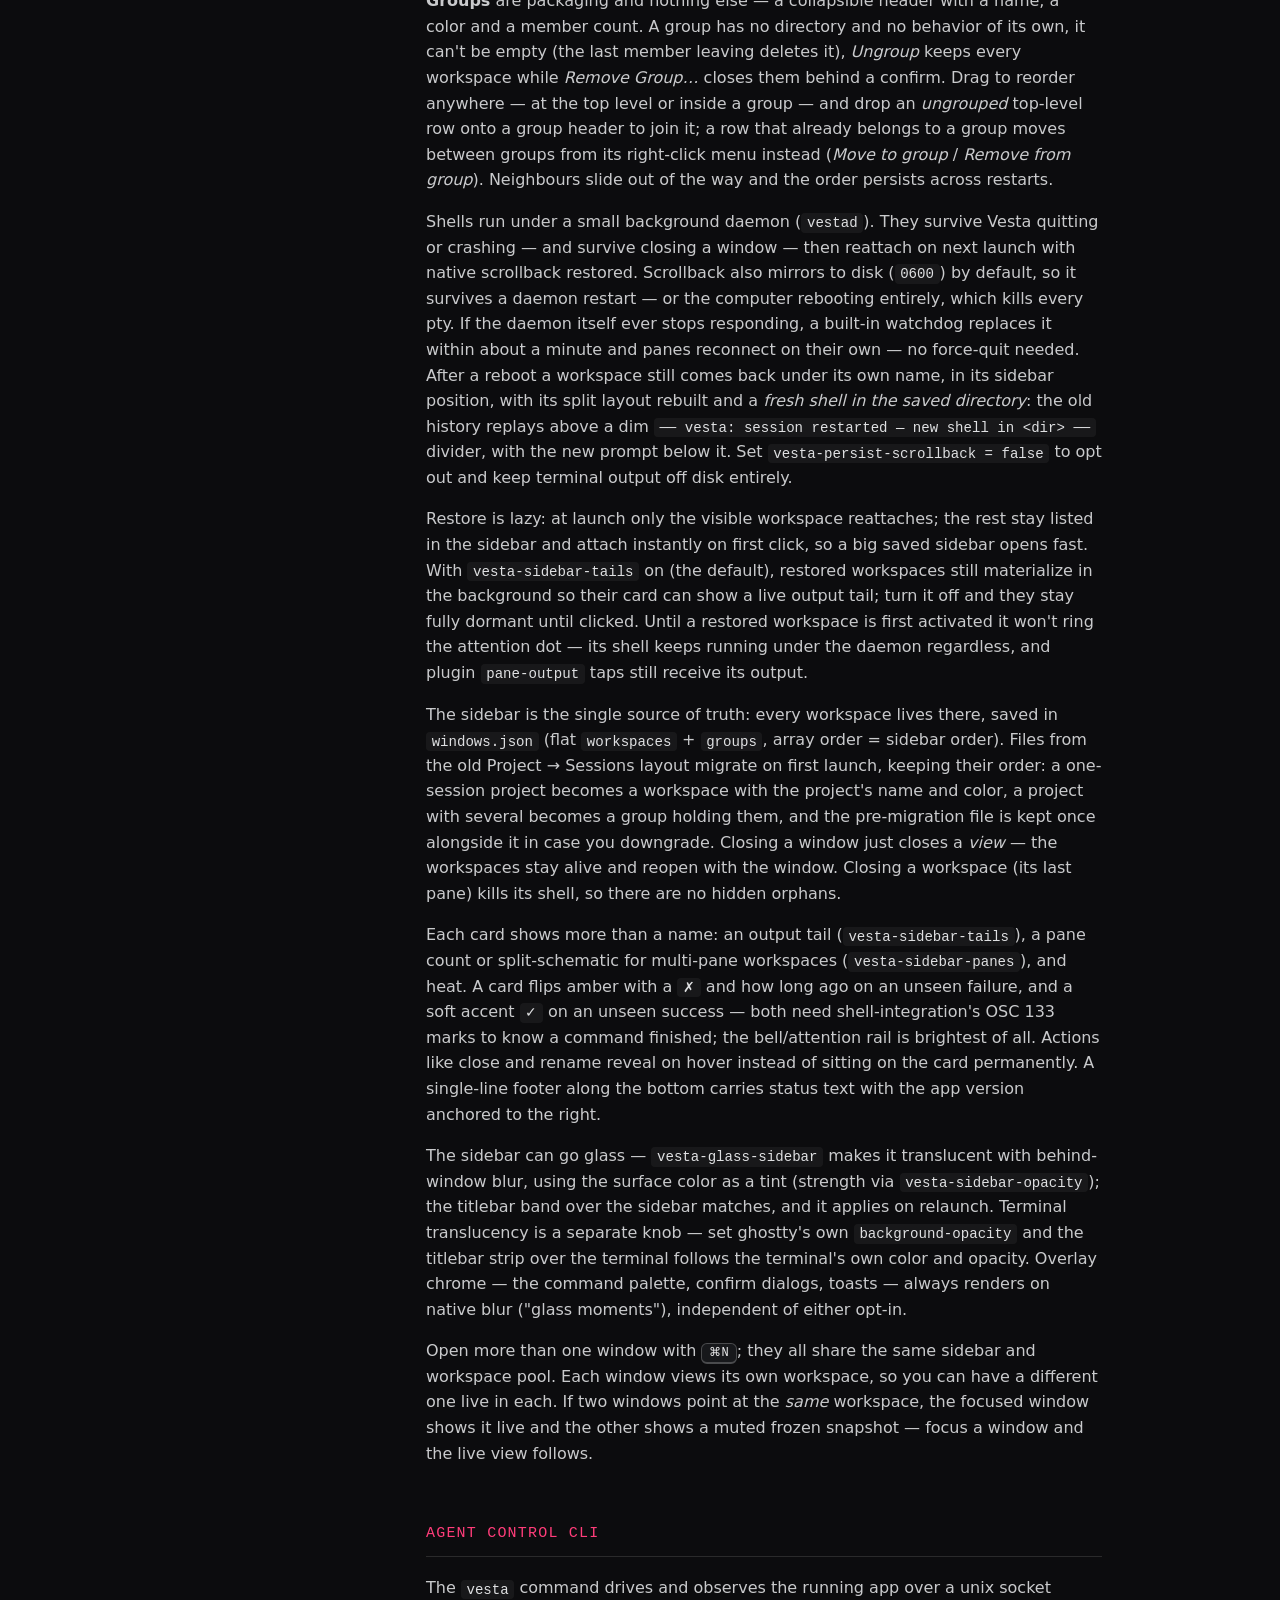
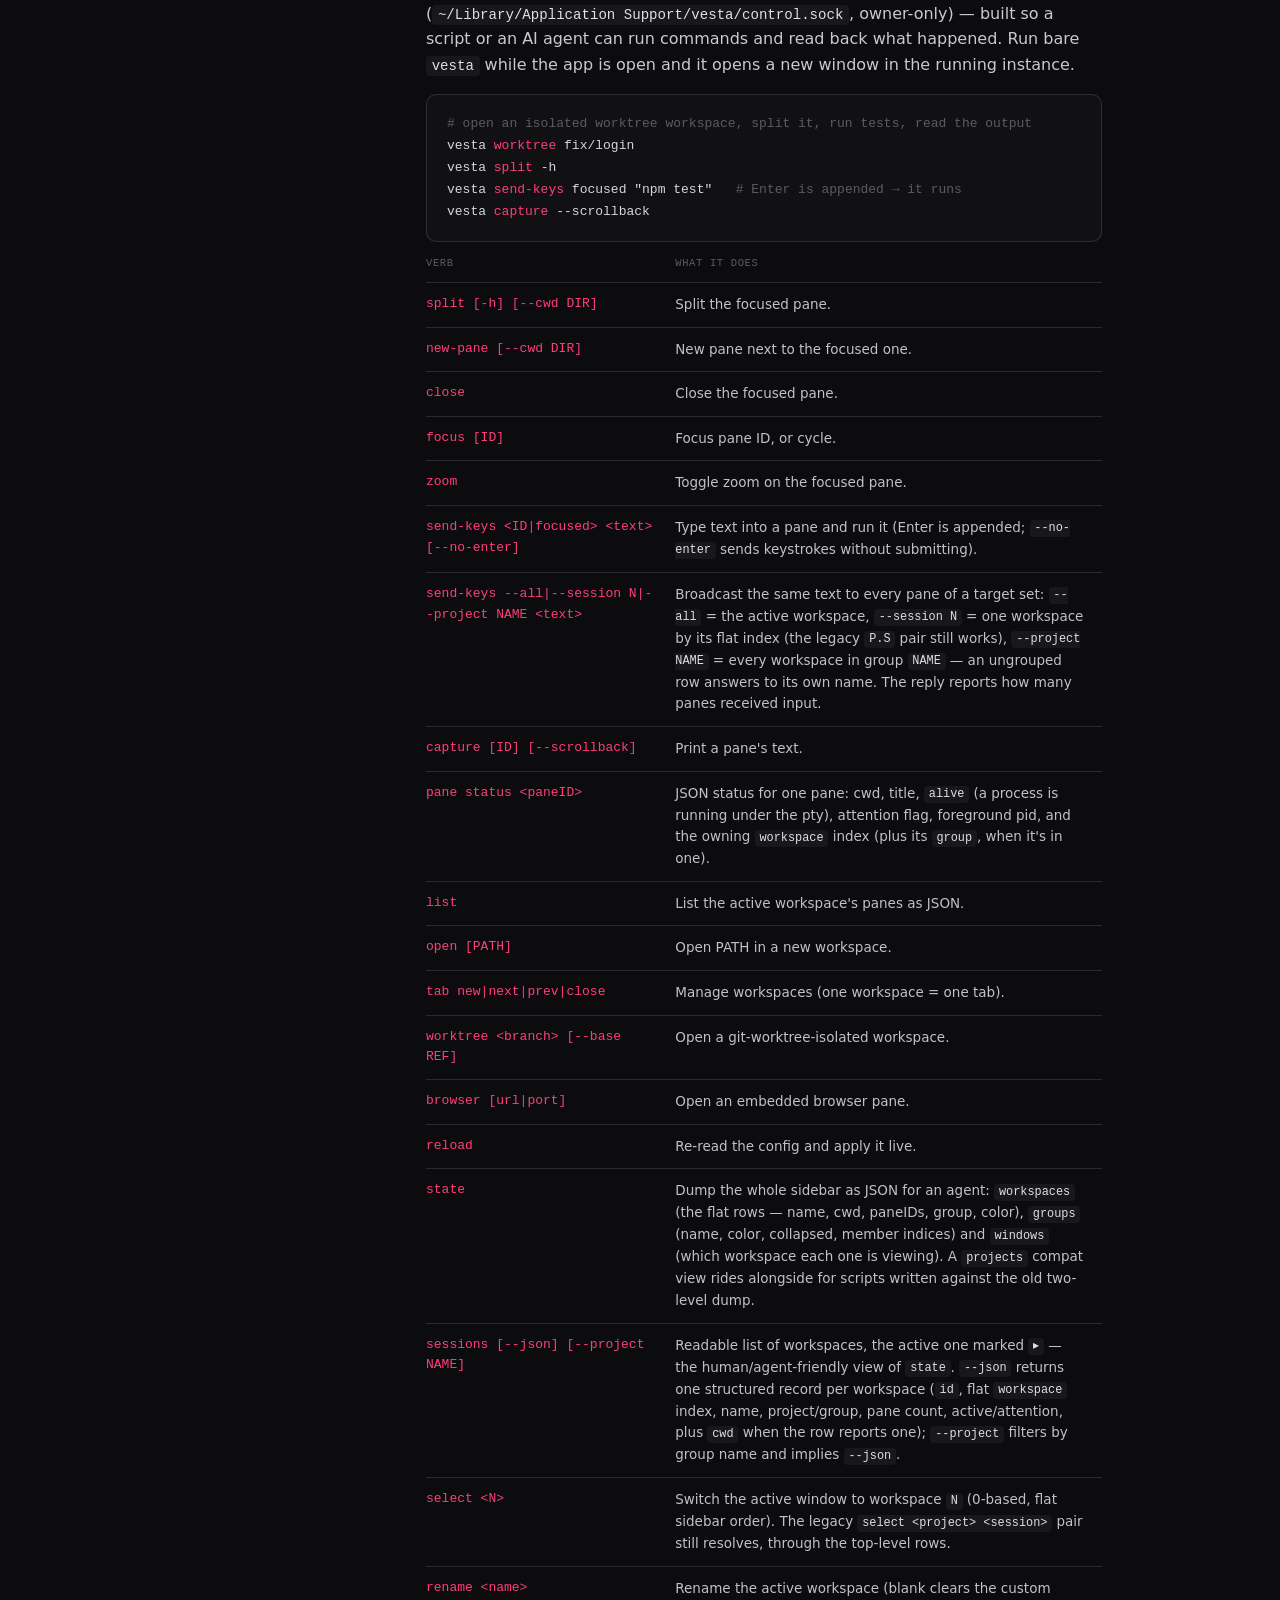
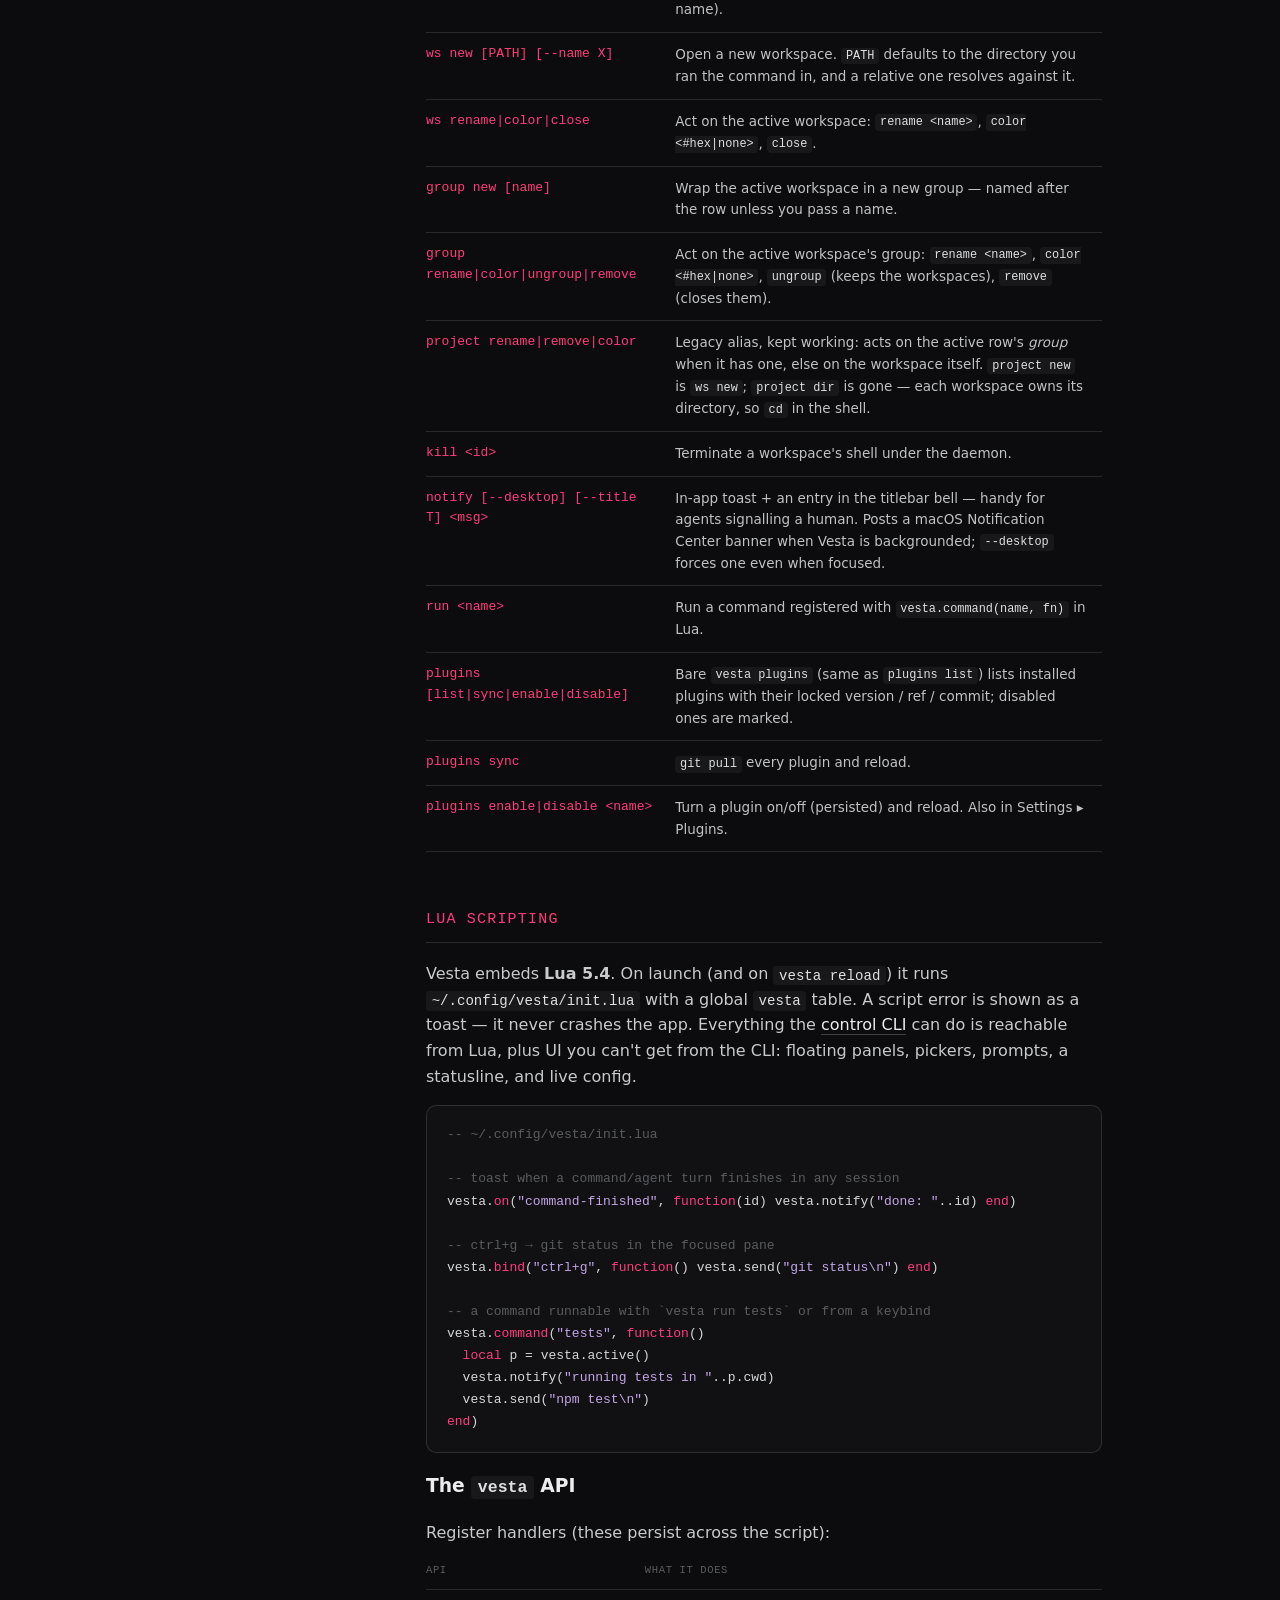
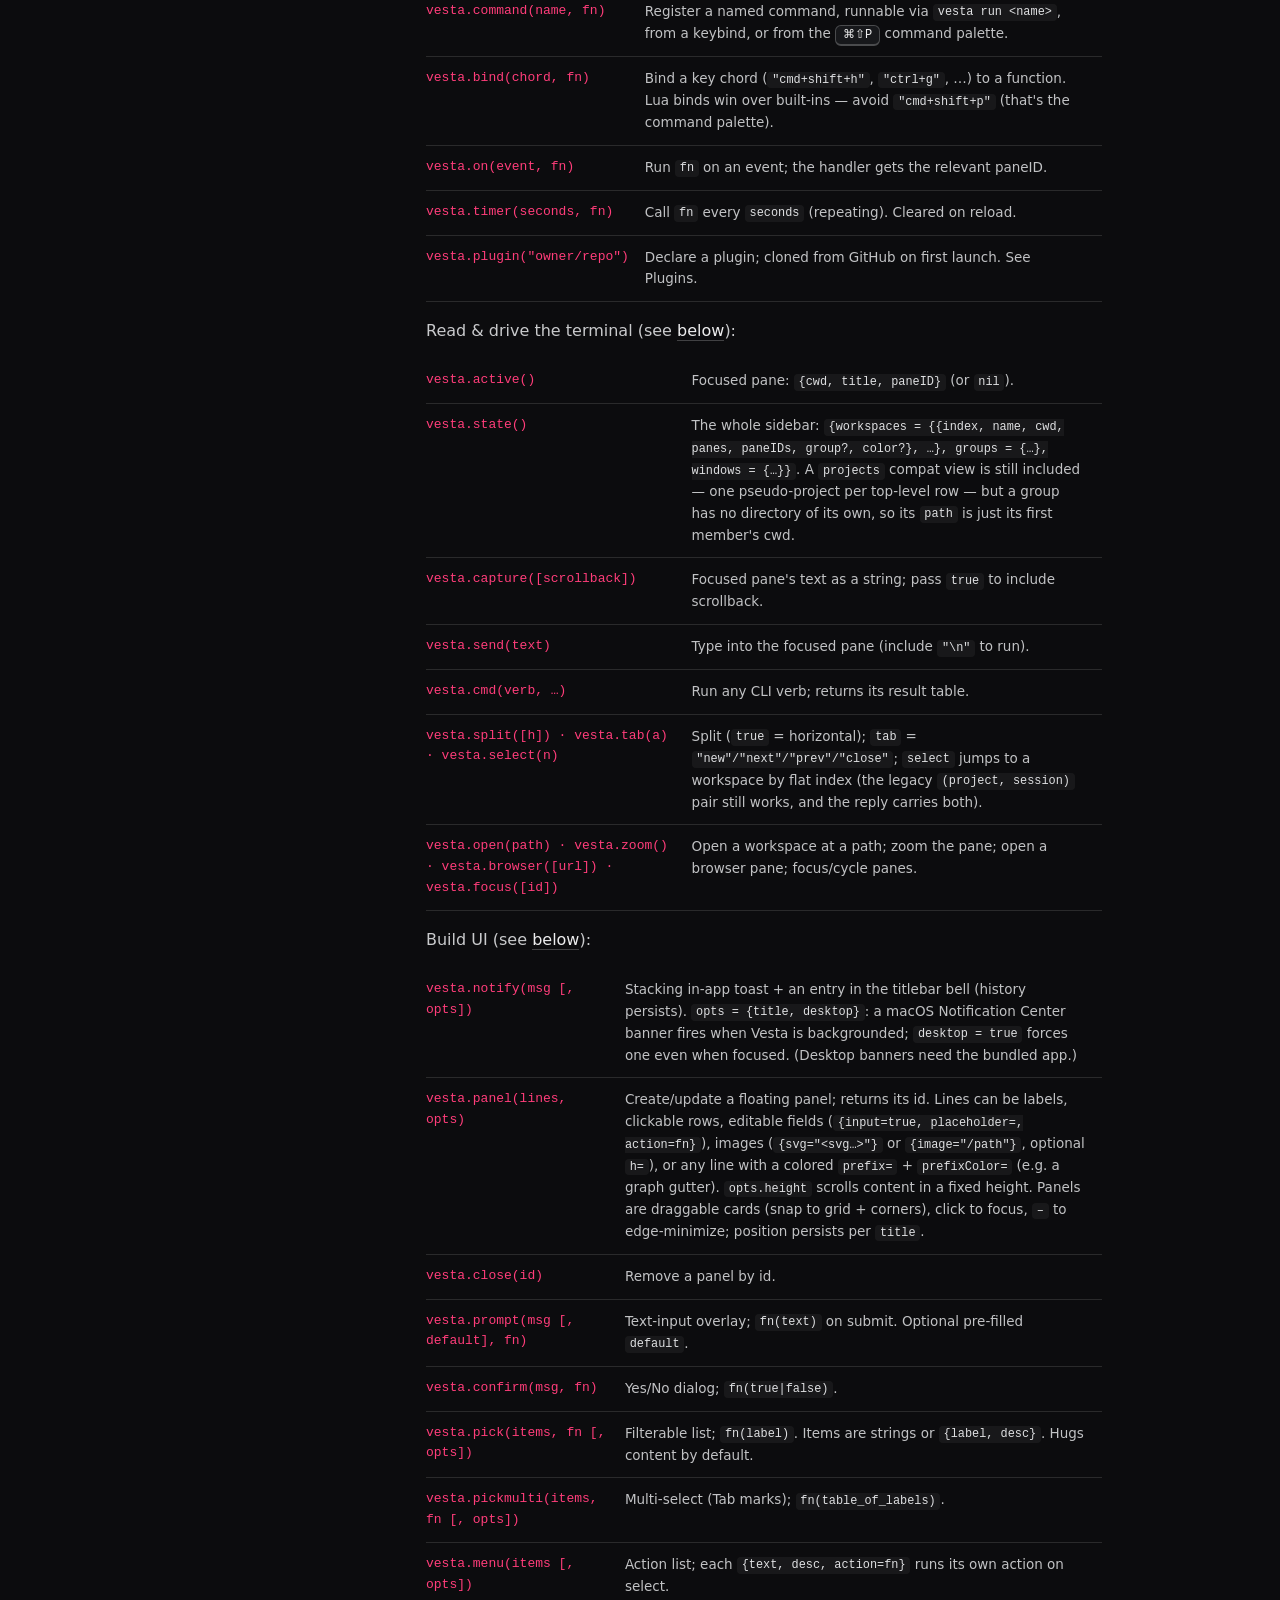
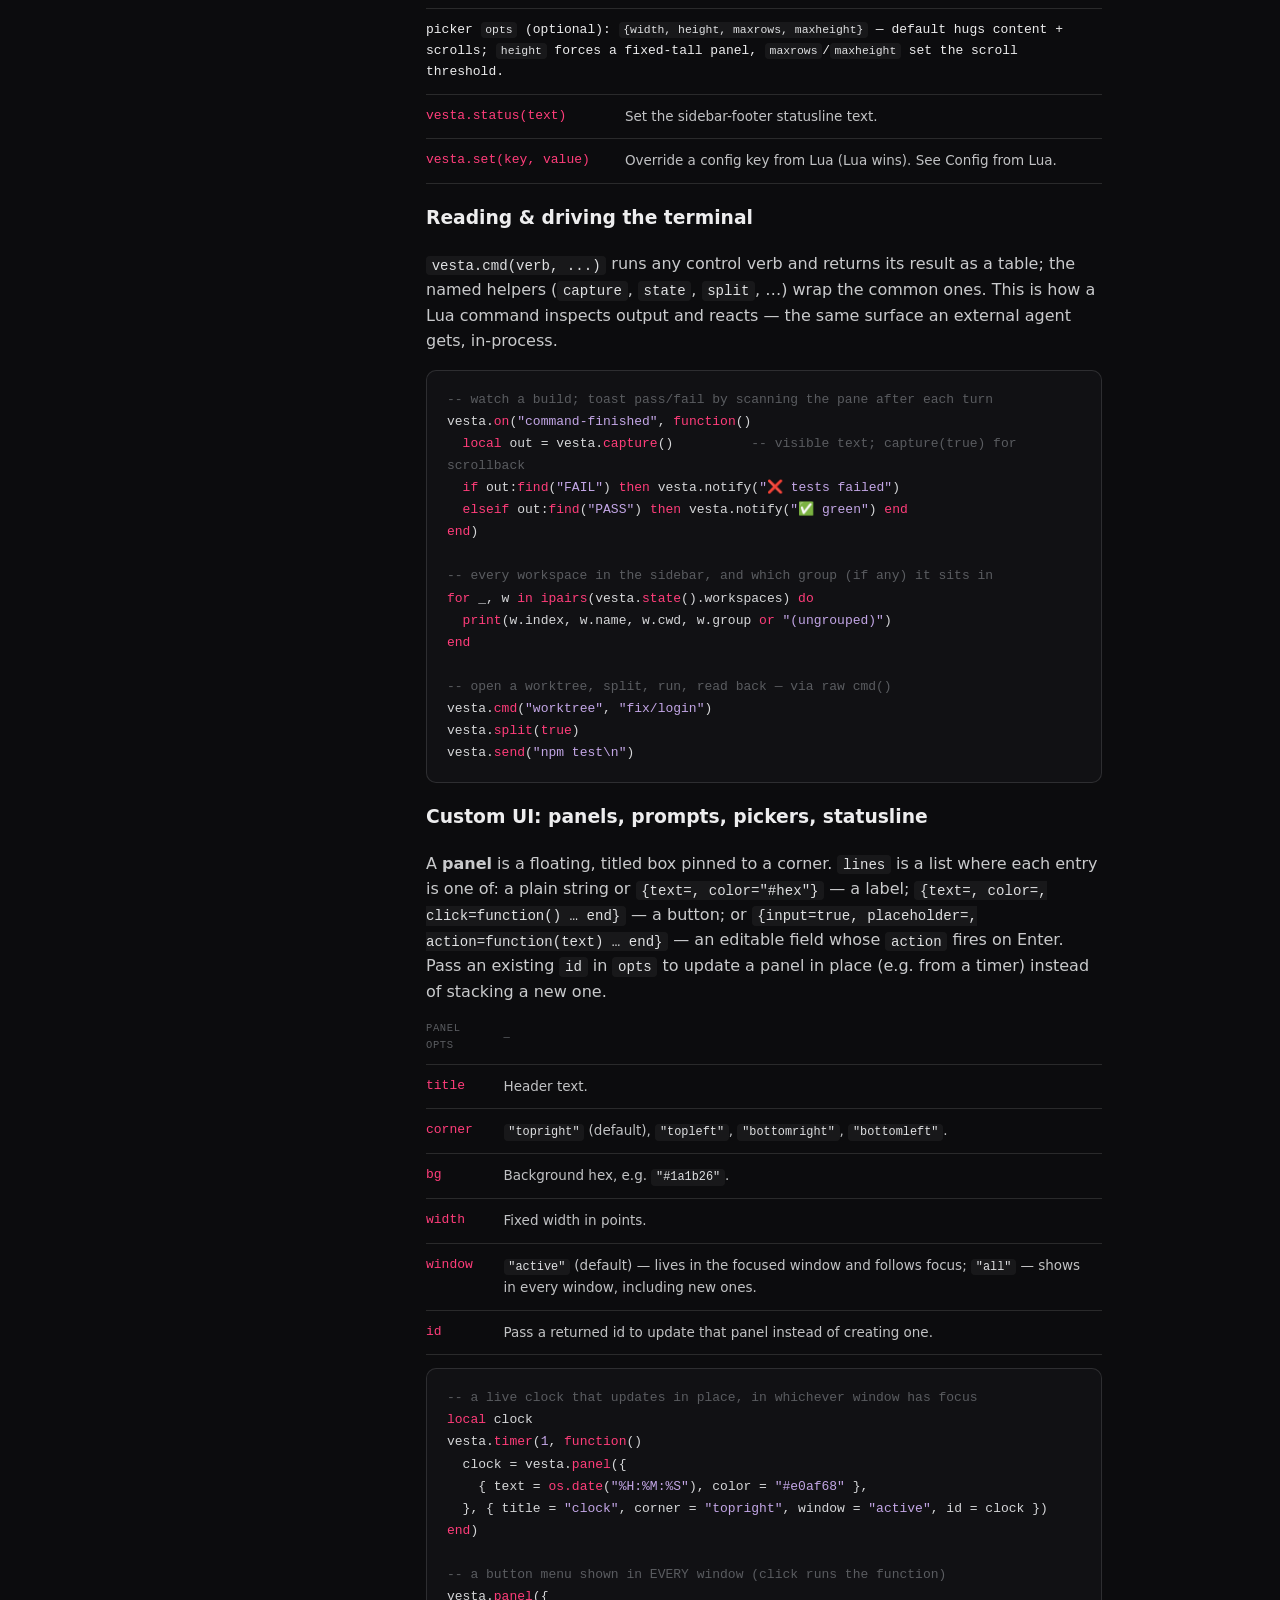
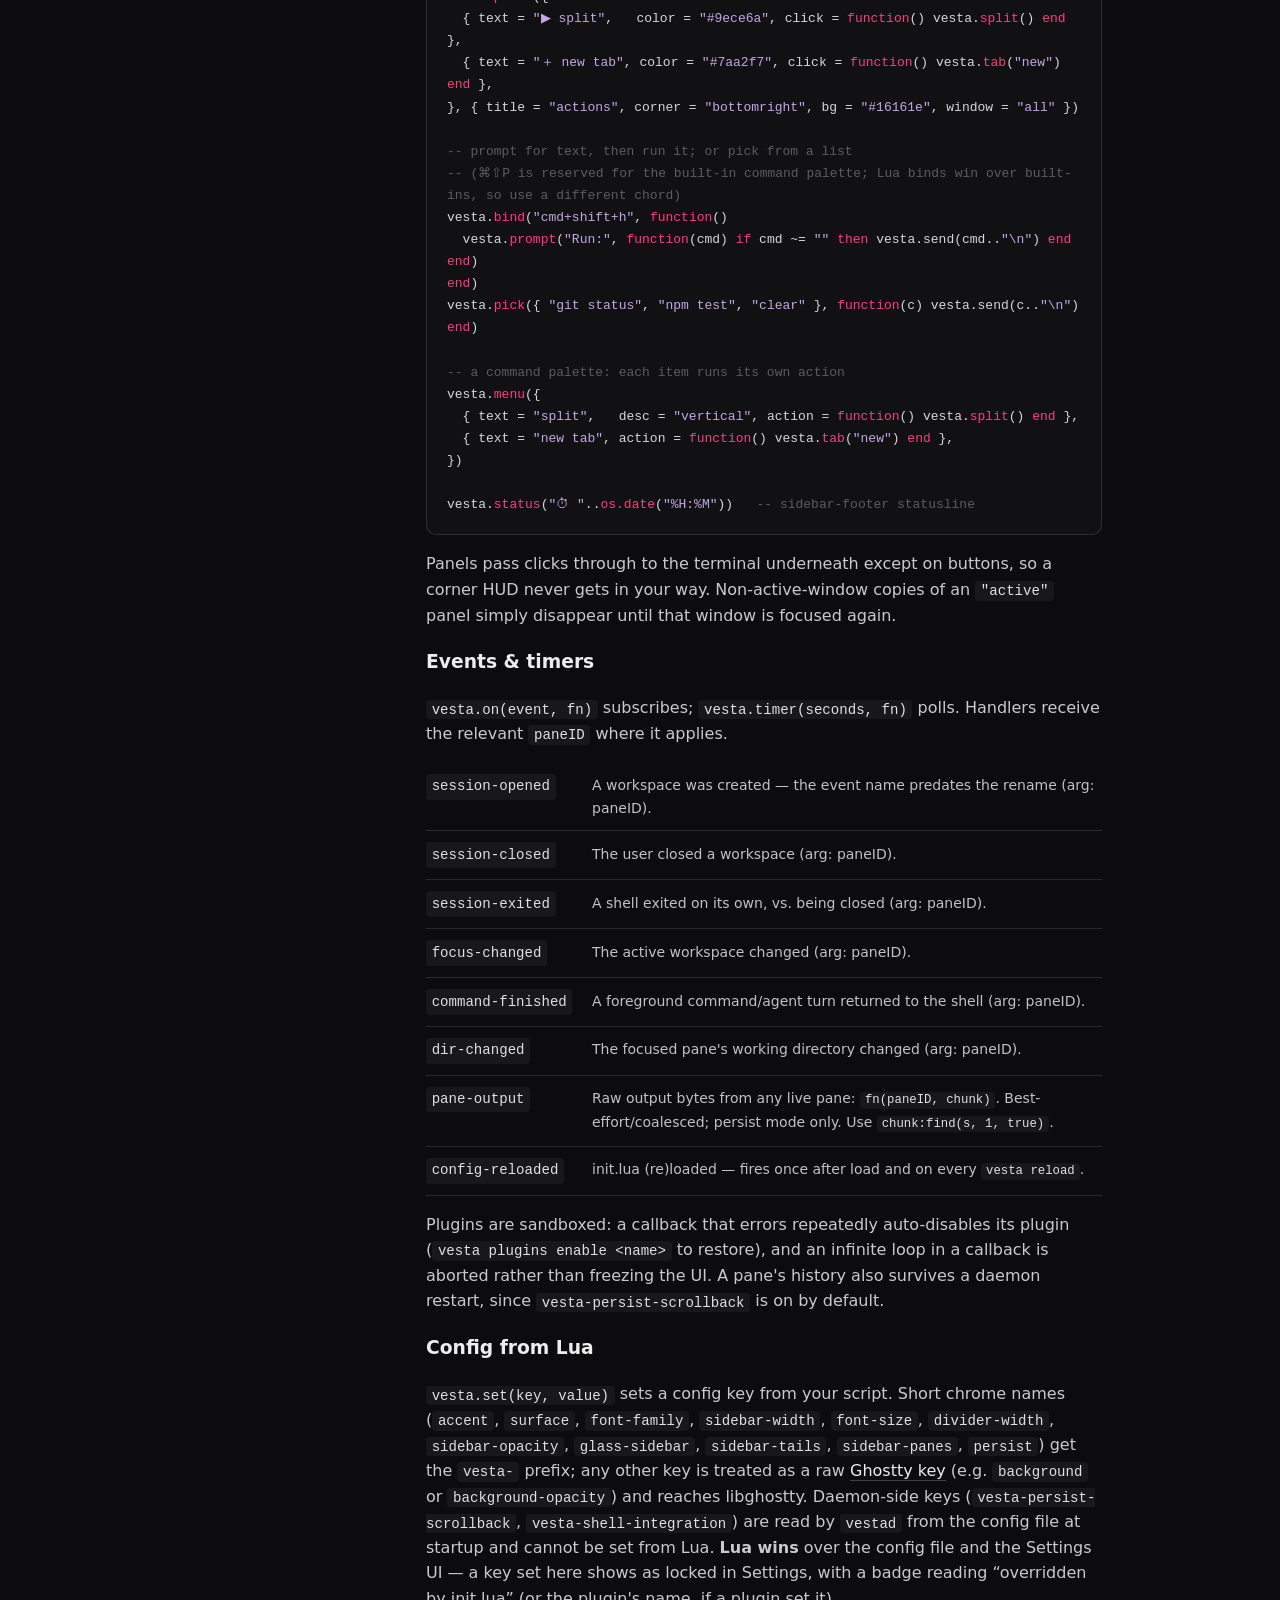
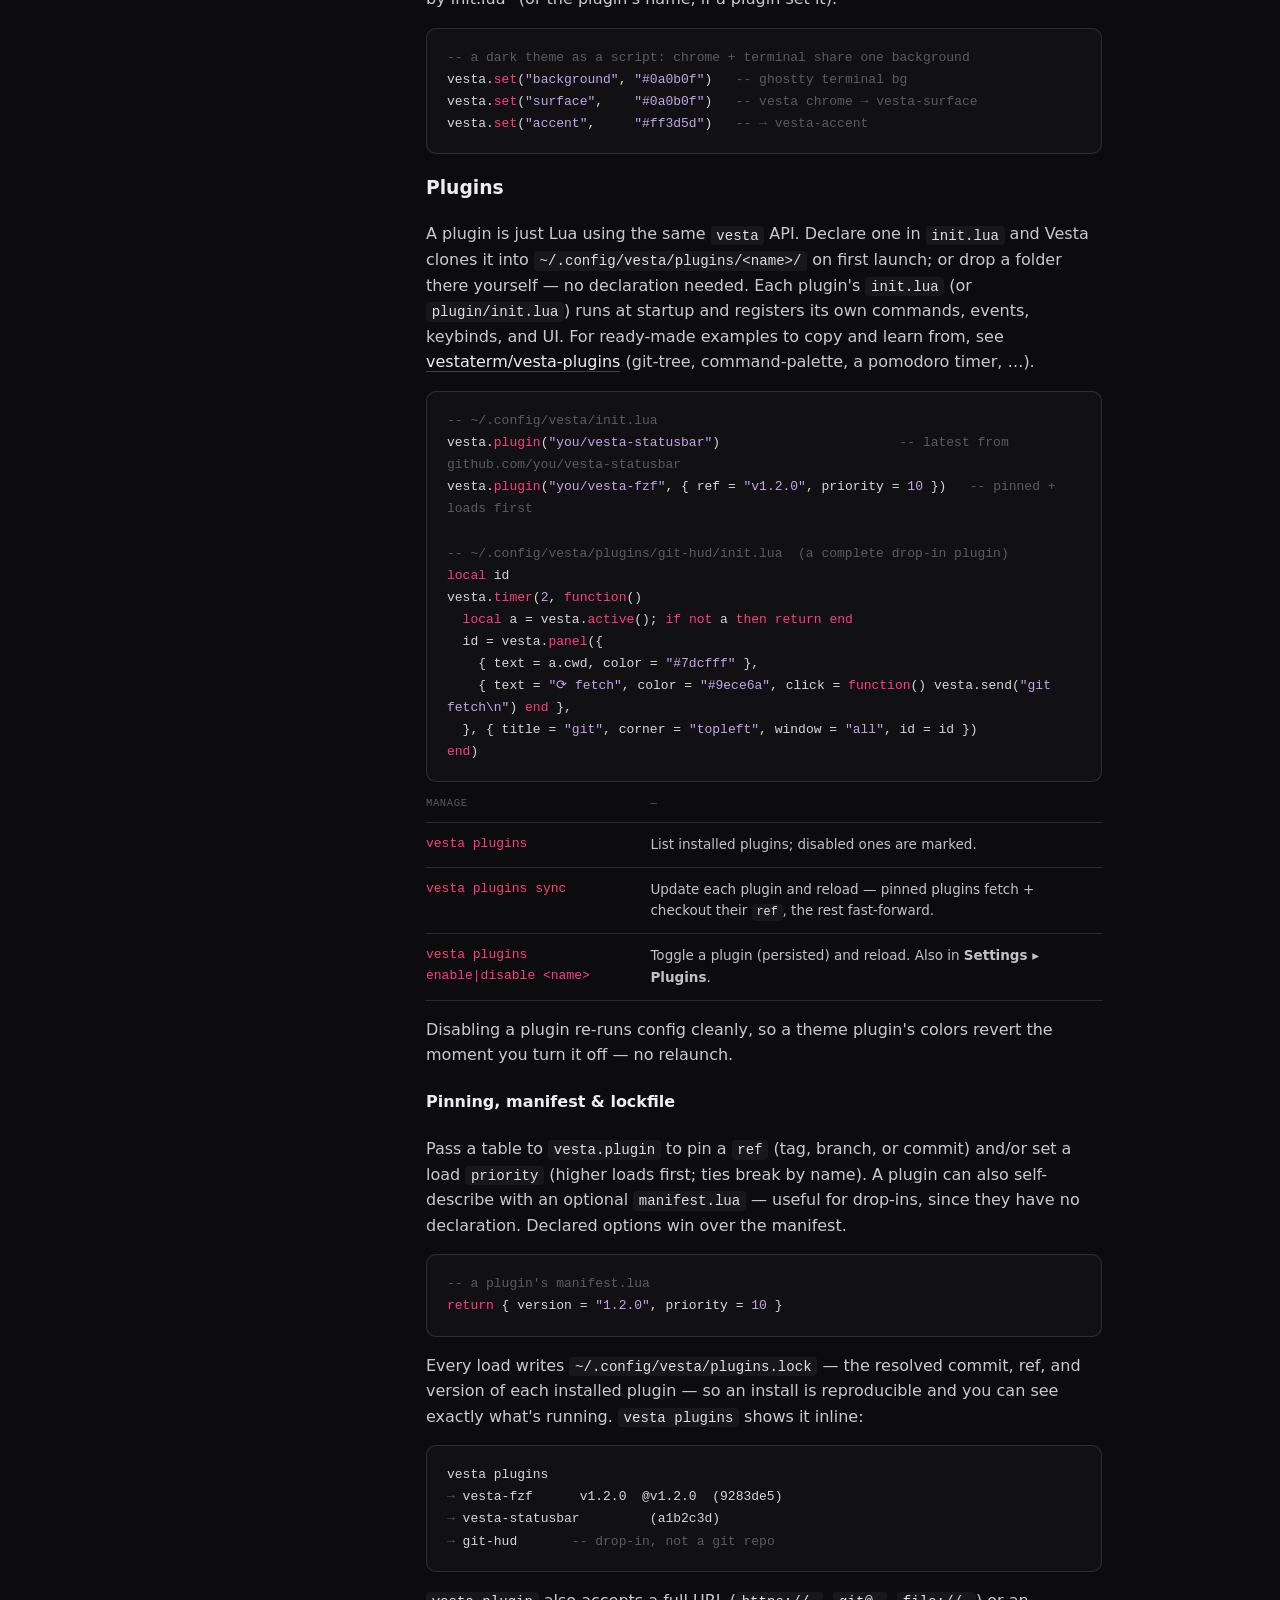
==== commit 842b7cb0: "docs: vesta-link-hover config row" ====
--- a/docs.html
+++ b/docs.html
@@ -72,6 +72,7 @@
               <tr><td class="k">vesta-persist-scrollback</td><td class="def">on</td><td class="desc">Mirror scrollback to disk (mode <code>0600</code>, in Application Support) so it survives a daemon restart — or the computer rebooting, where the restored workspace comes back with a dim <code>── vesta: session restarted — new shell in &lt;dir&gt; ──</code> divider between the old history and the fresh prompt. <strong>On by default</strong>; terminal output can contain passwords/tokens, so set <code>vesta-persist-scrollback = false</code> to opt out and keep none of it on disk. Read once at daemon start.</td></tr>
               <tr><td class="k">vesta-sidebar-tails</td><td class="def">true</td><td class="desc">Workspace cards show the last ~4 rendered lines of their focused pane. Content-aware for agent TUIs — for Claude Code it anchors on the last <code>⏺</code> block and filters out the input box / status chrome. Also gates whether restored workspaces materialize in the background at launch (see <a href="#sessions">Workspaces</a>).</td></tr>
               <tr><td class="k">vesta-sidebar-panes</td><td class="def">false</td><td class="desc">Multi-pane workspace cards draw their real split layout — nested splits at their ratios, focused pane highlighted. With it off, a dim <code>⊞N</code> pane count still shows.</td></tr>
+              <tr><td class="k">vesta-link-hover</td><td class="def">true</td><td class="desc">URLs underline and the pointer becomes a hand when you point at one, inside agent TUIs too; <kbd>⌘</kbd>-click opens the link. With it off you get ghostty's own rule, where a link only lights up while <kbd>⌘</kbd> is held.</td></tr>
               <tr><td class="k">vesta-glass-sidebar</td><td class="def">false</td><td class="desc">Translucent sidebar — behind-window blur with the surface color as a tint; the titlebar band over the sidebar matches. Applies on relaunch.</td></tr>
               <tr><td class="k">vesta-sidebar-opacity</td><td class="def">0.55</td><td class="desc">Strength of the sidebar tint in glass mode, <code>0</code>–<code>1</code>.</td></tr>
             </tbody>
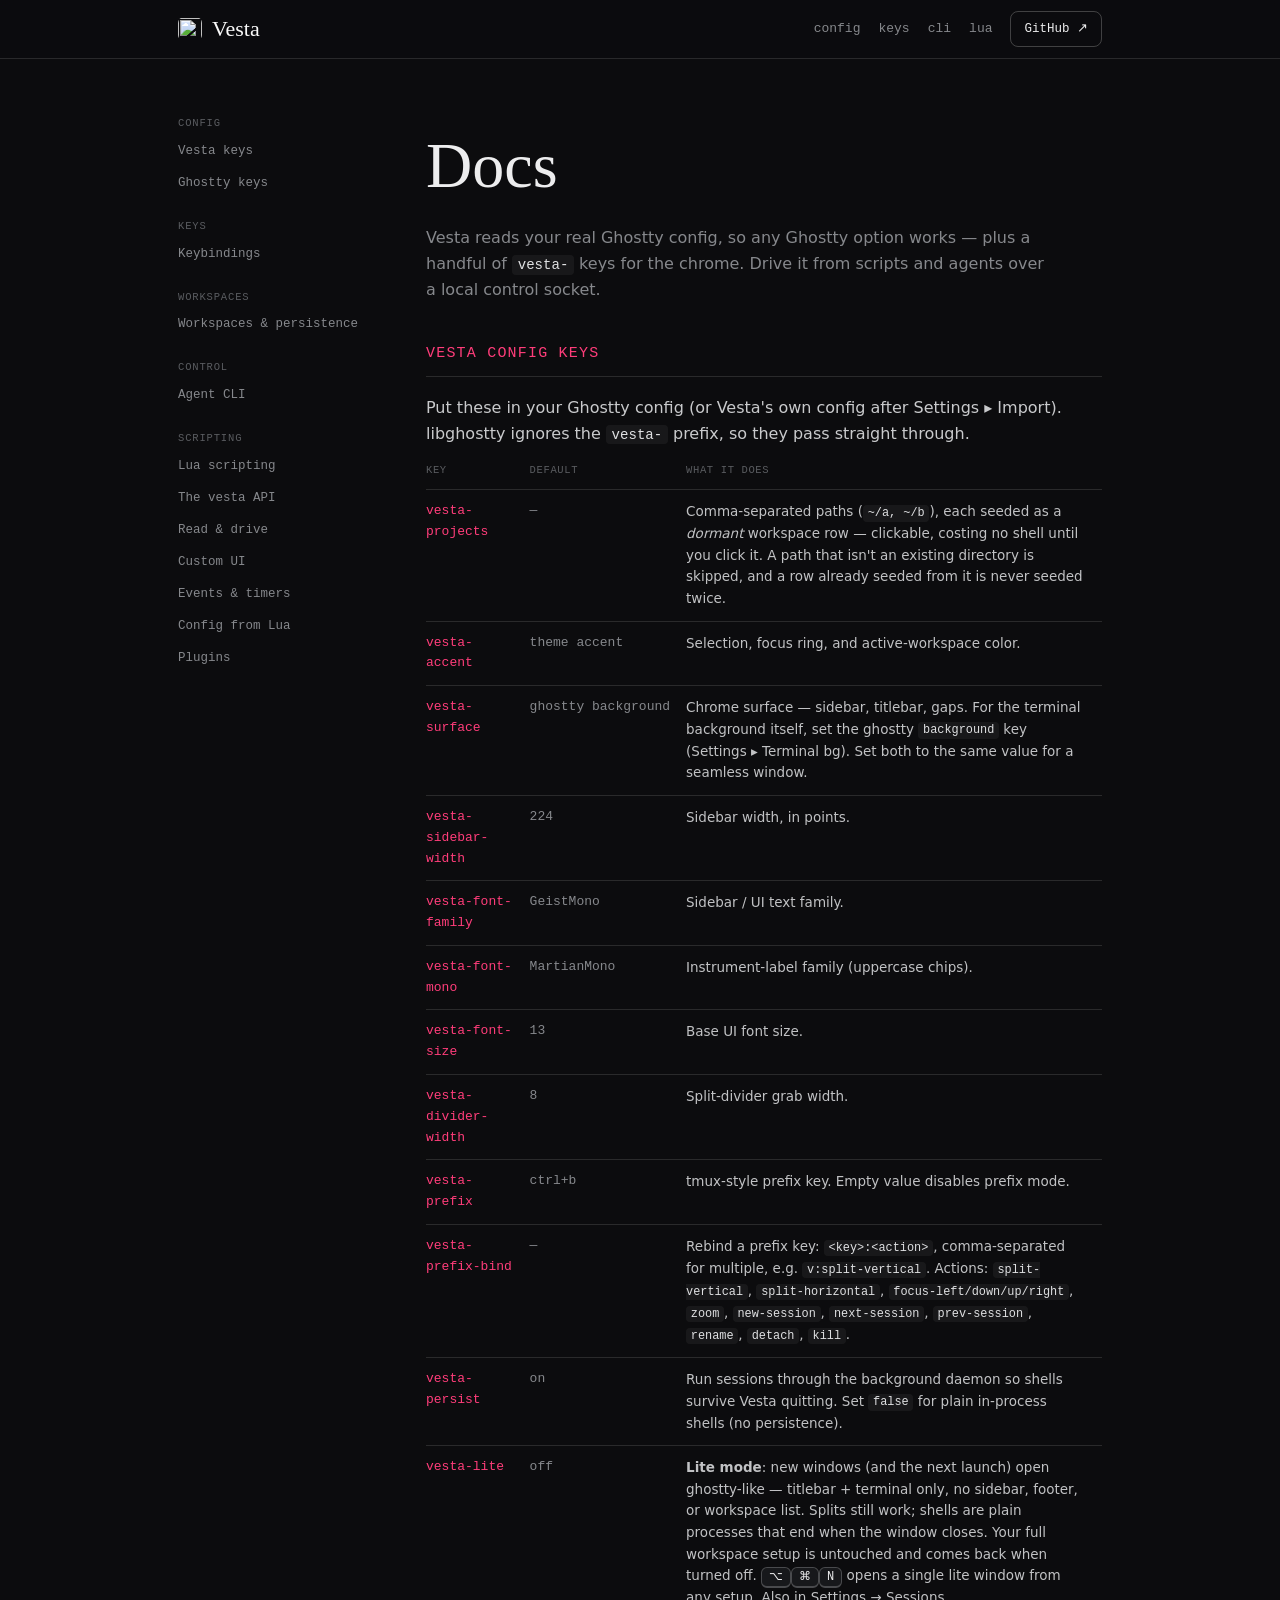
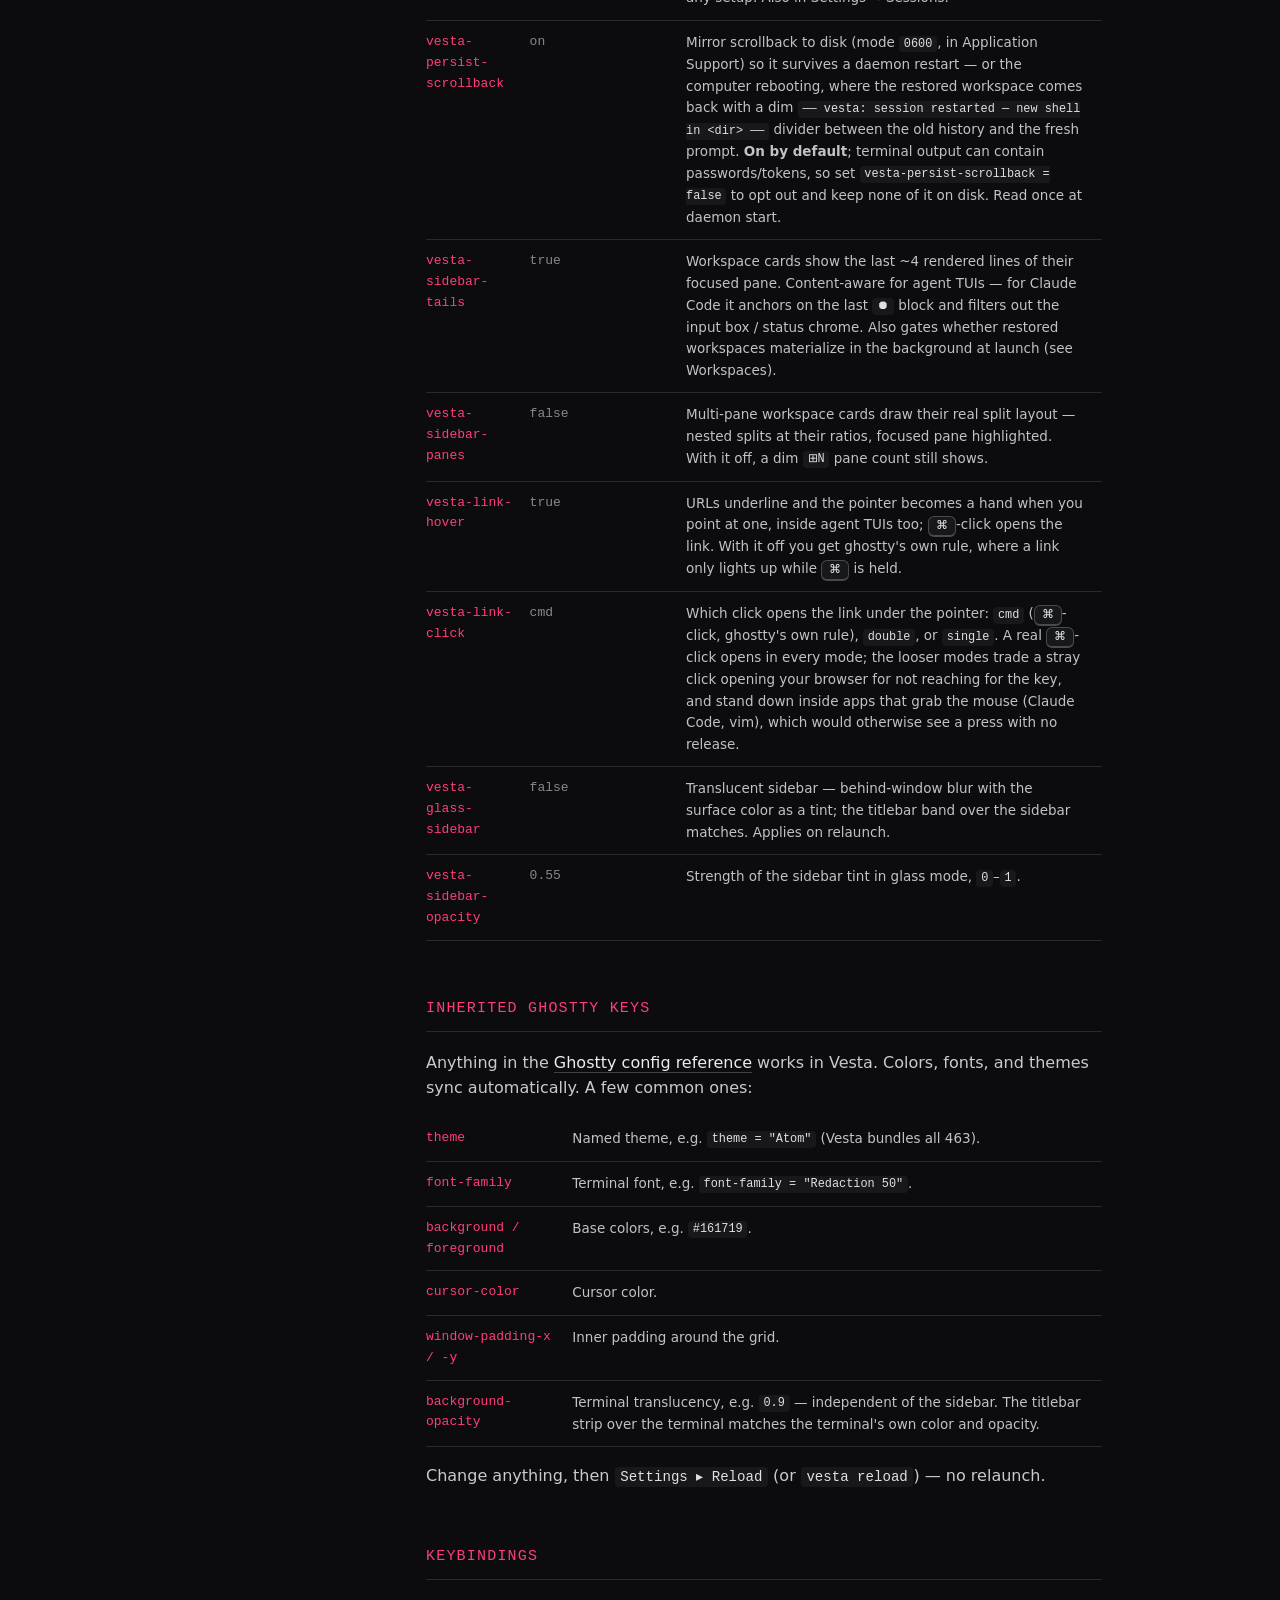
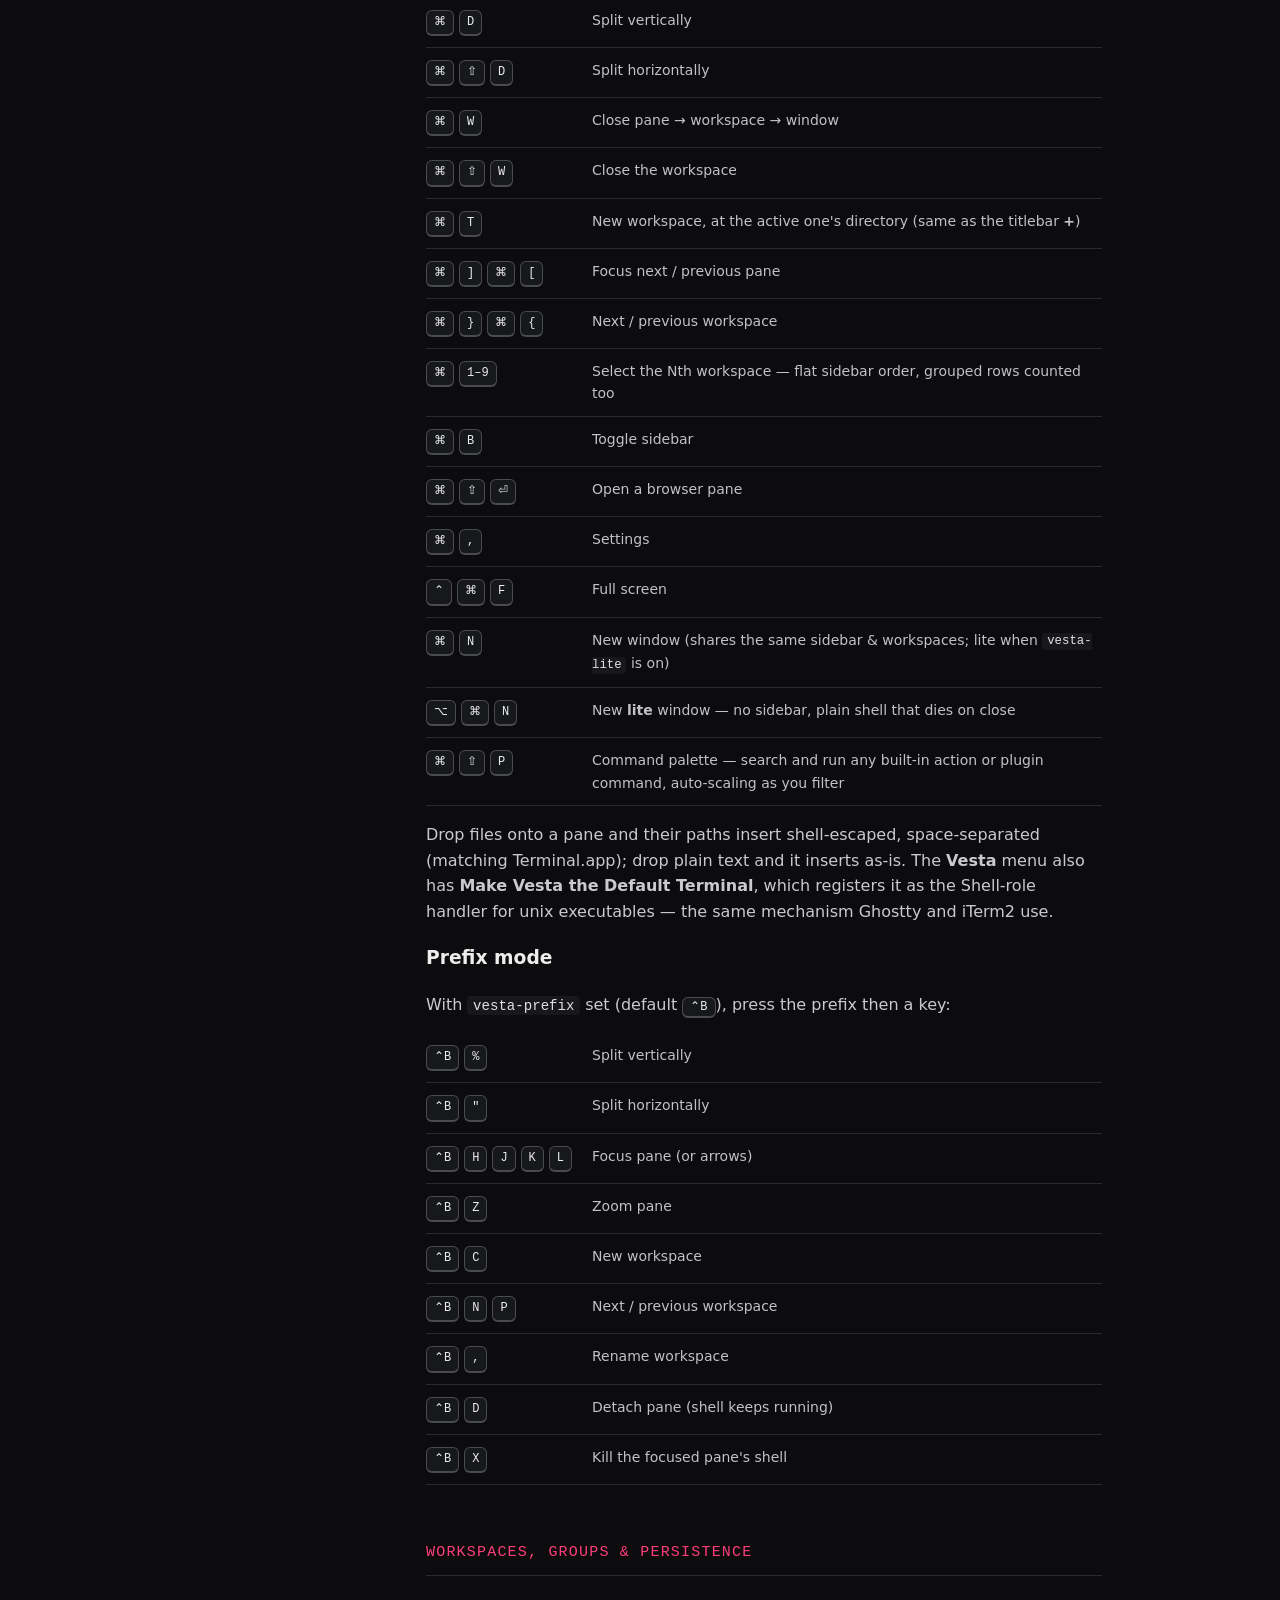
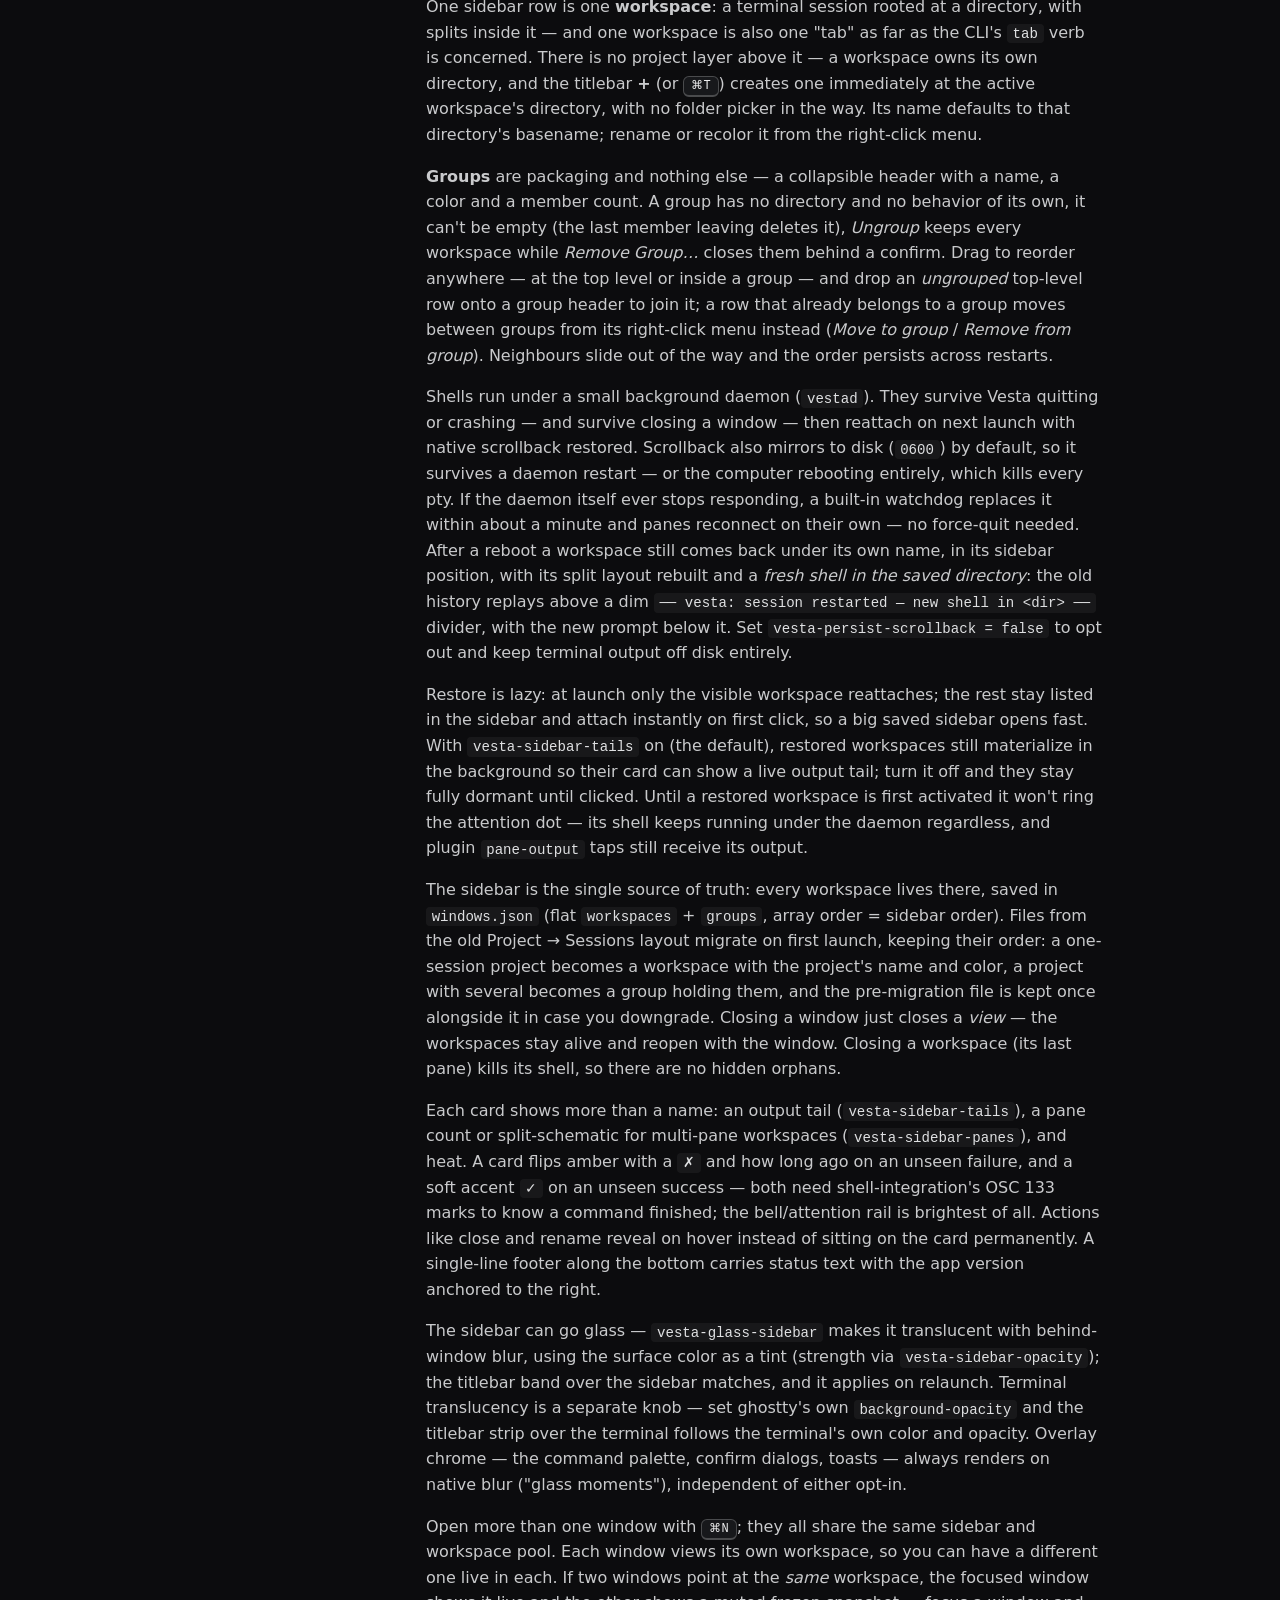
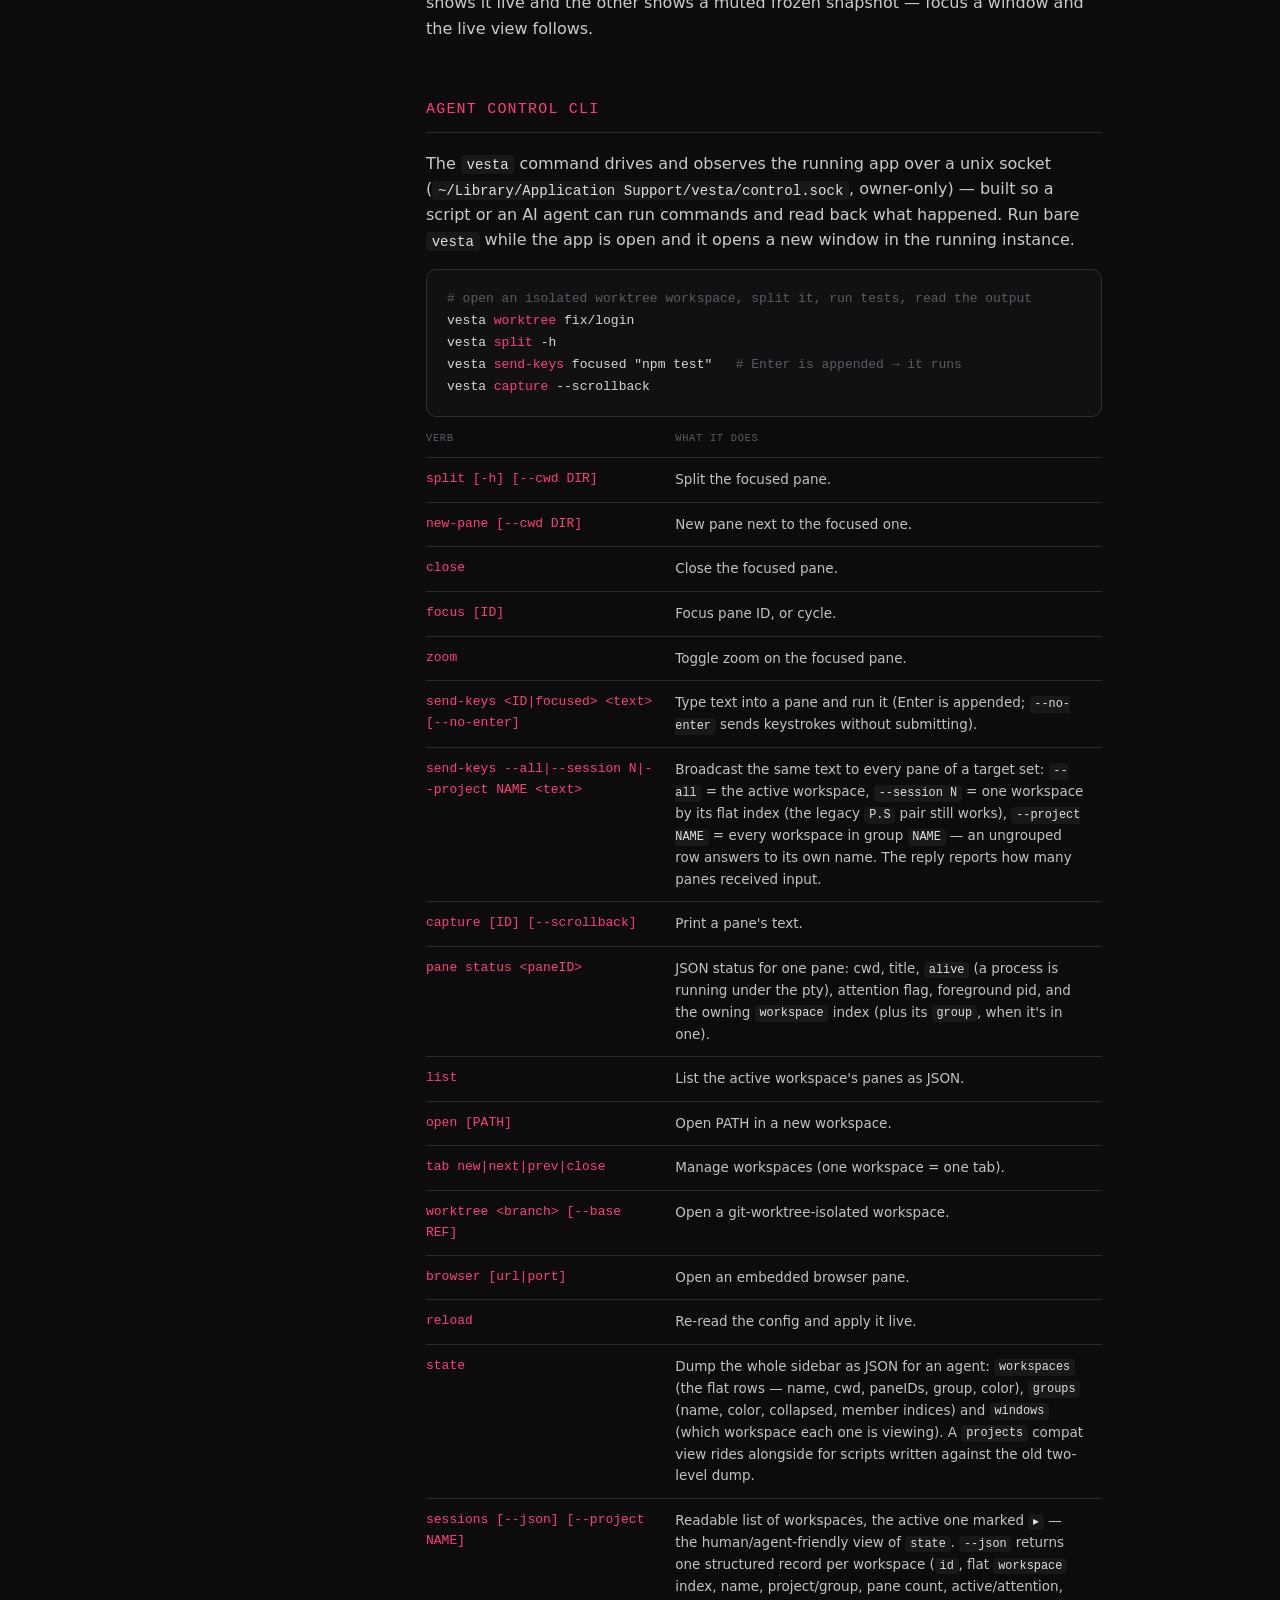
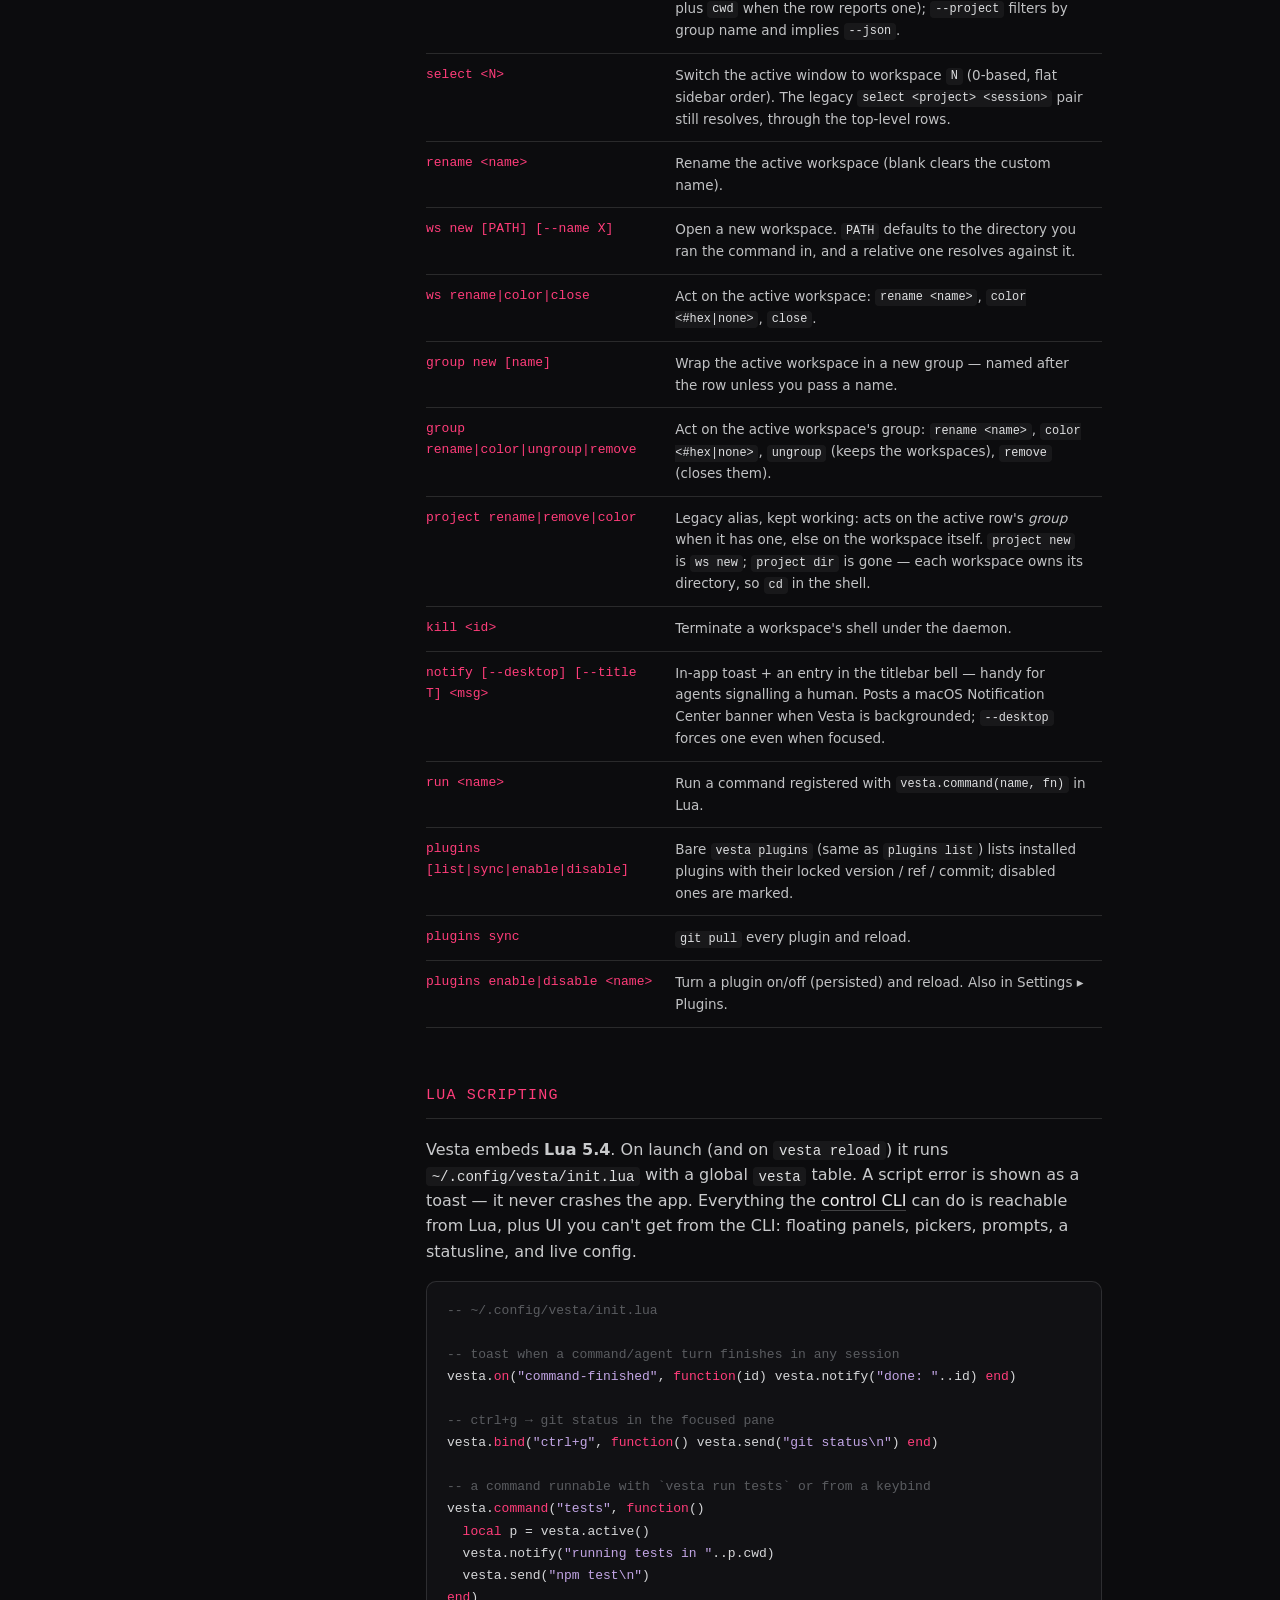
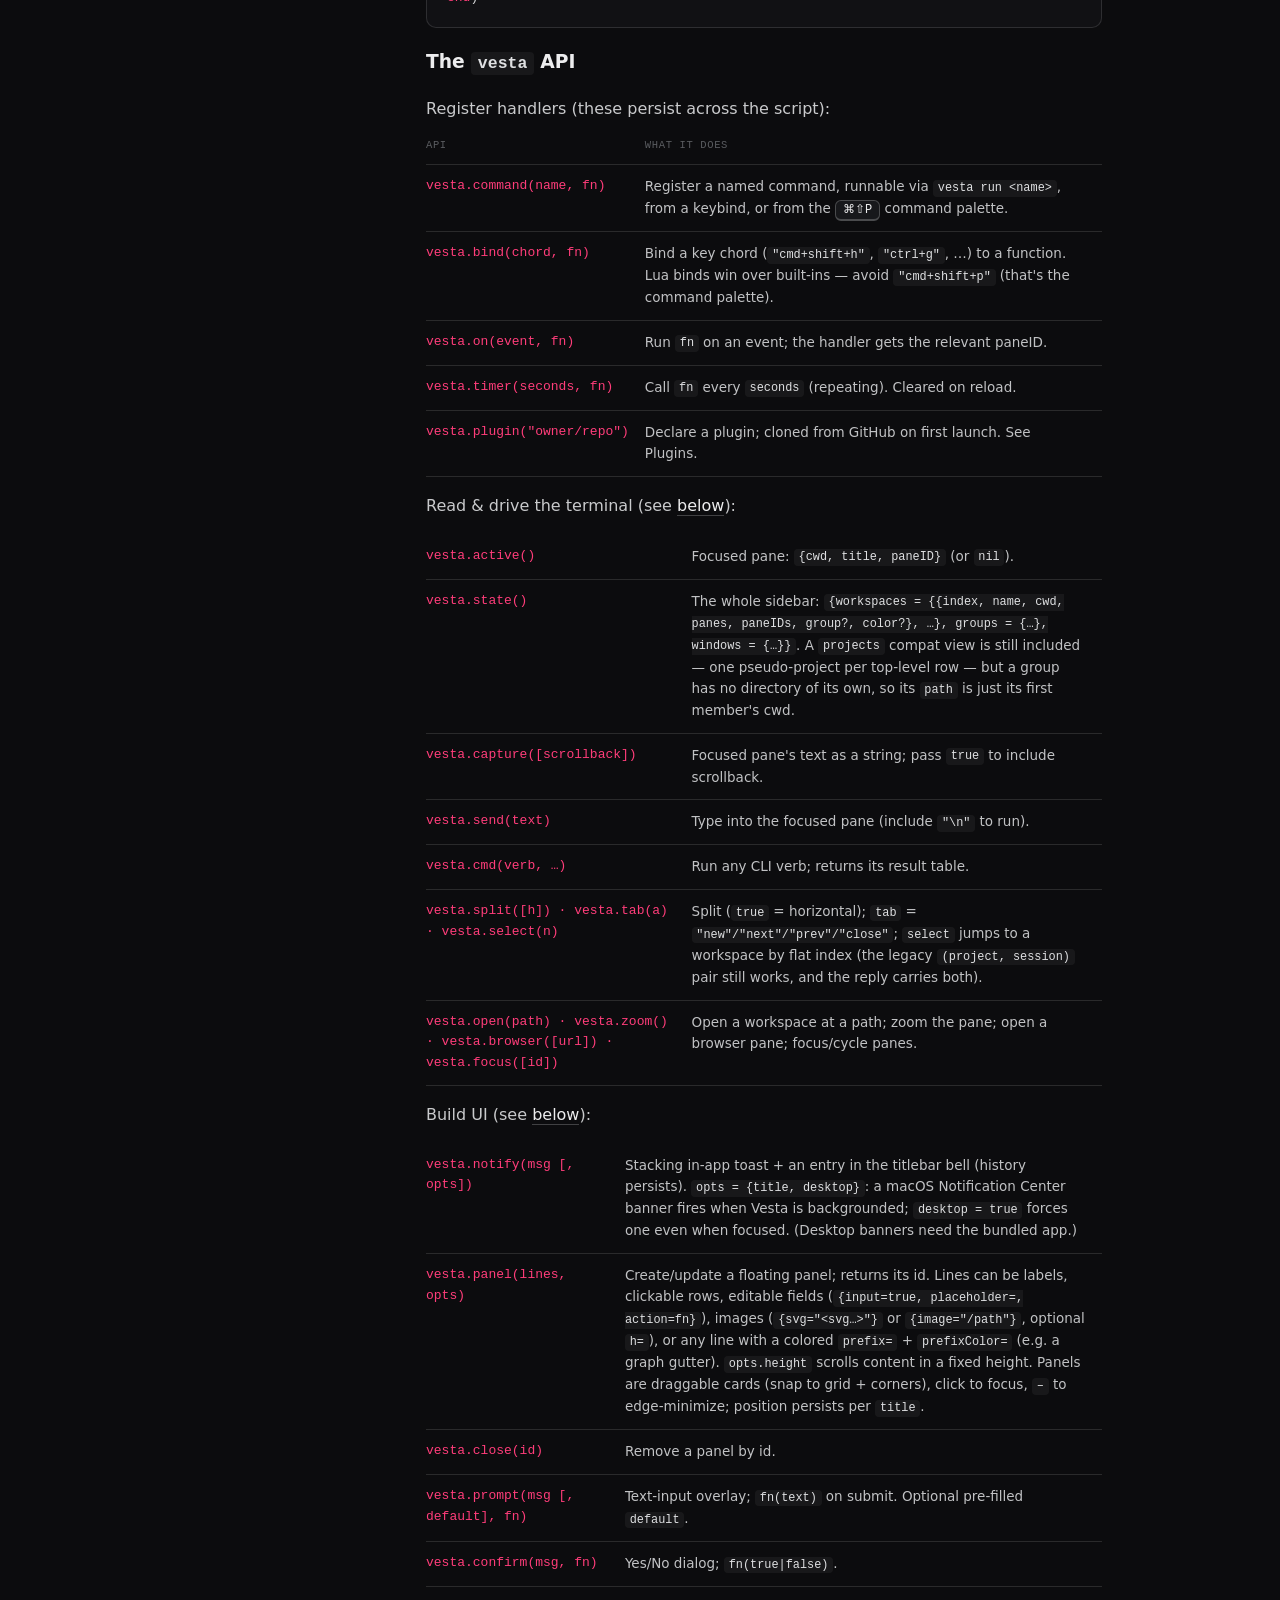
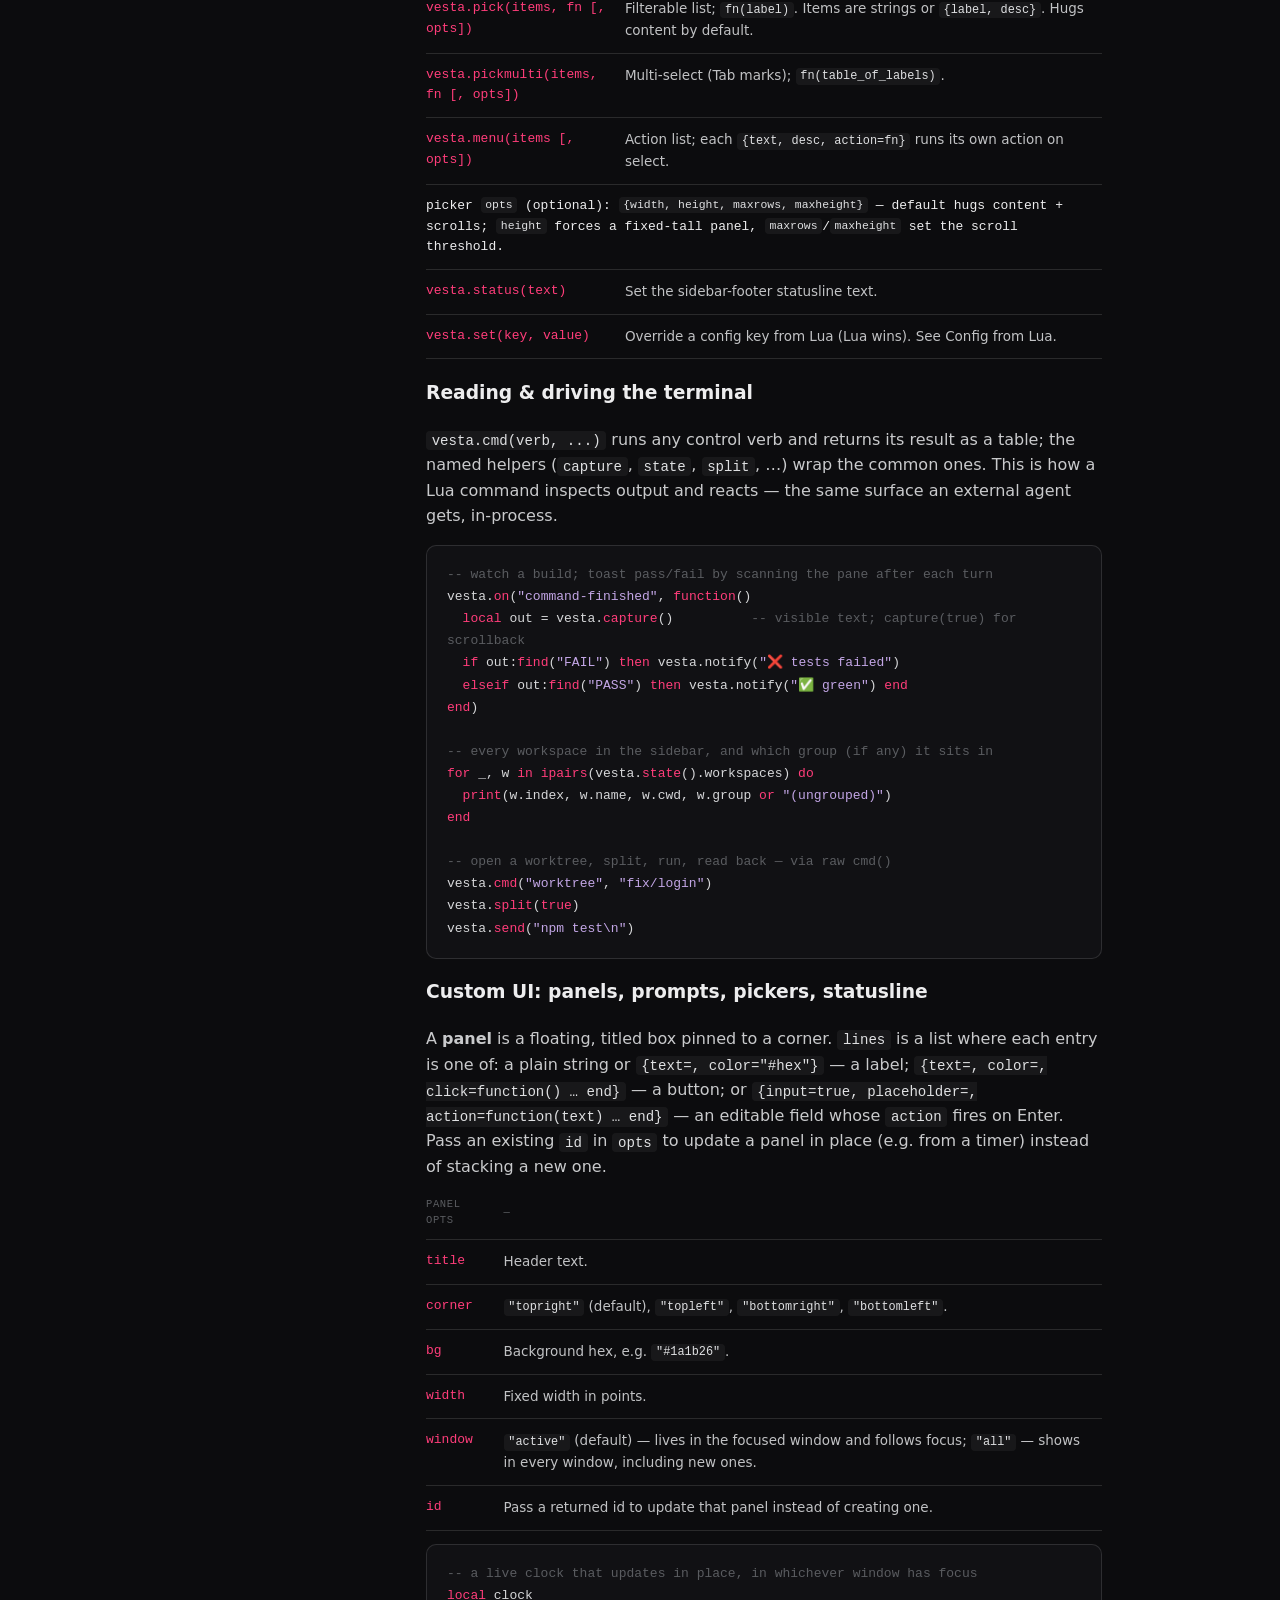
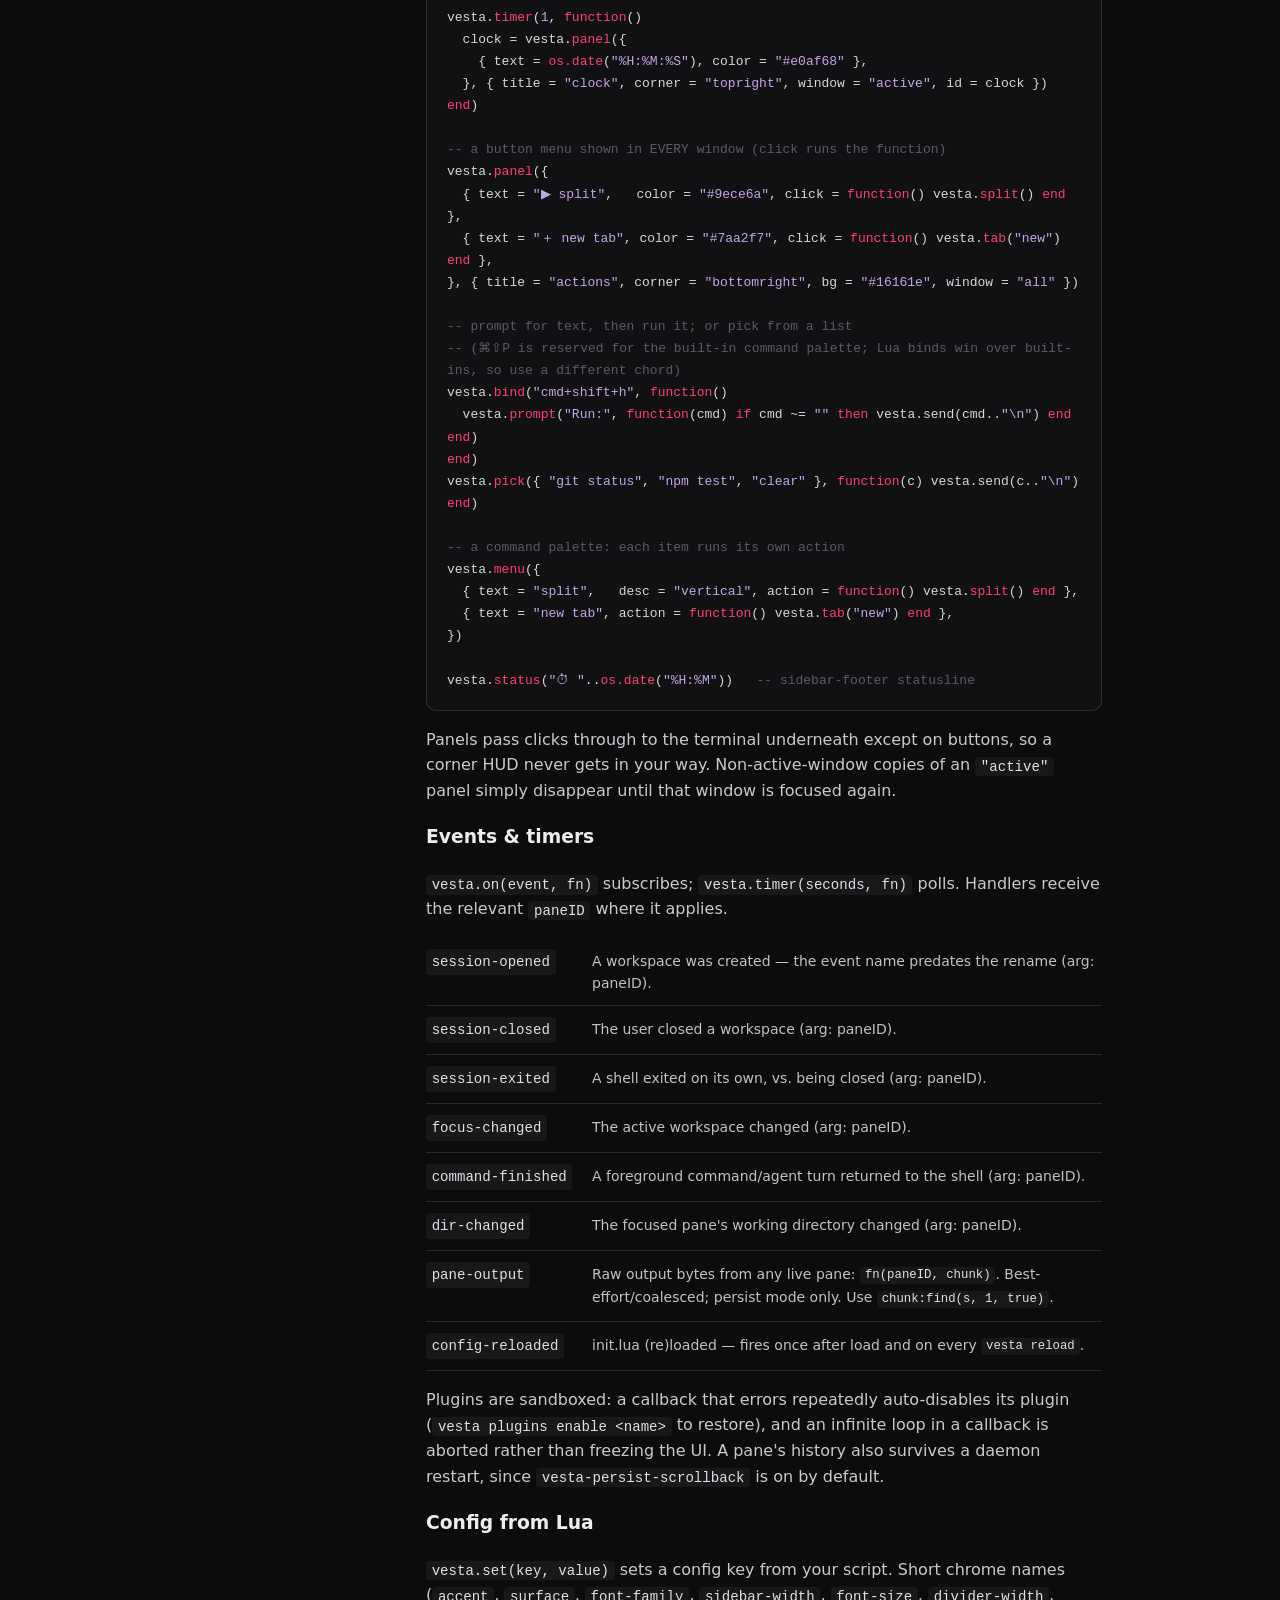
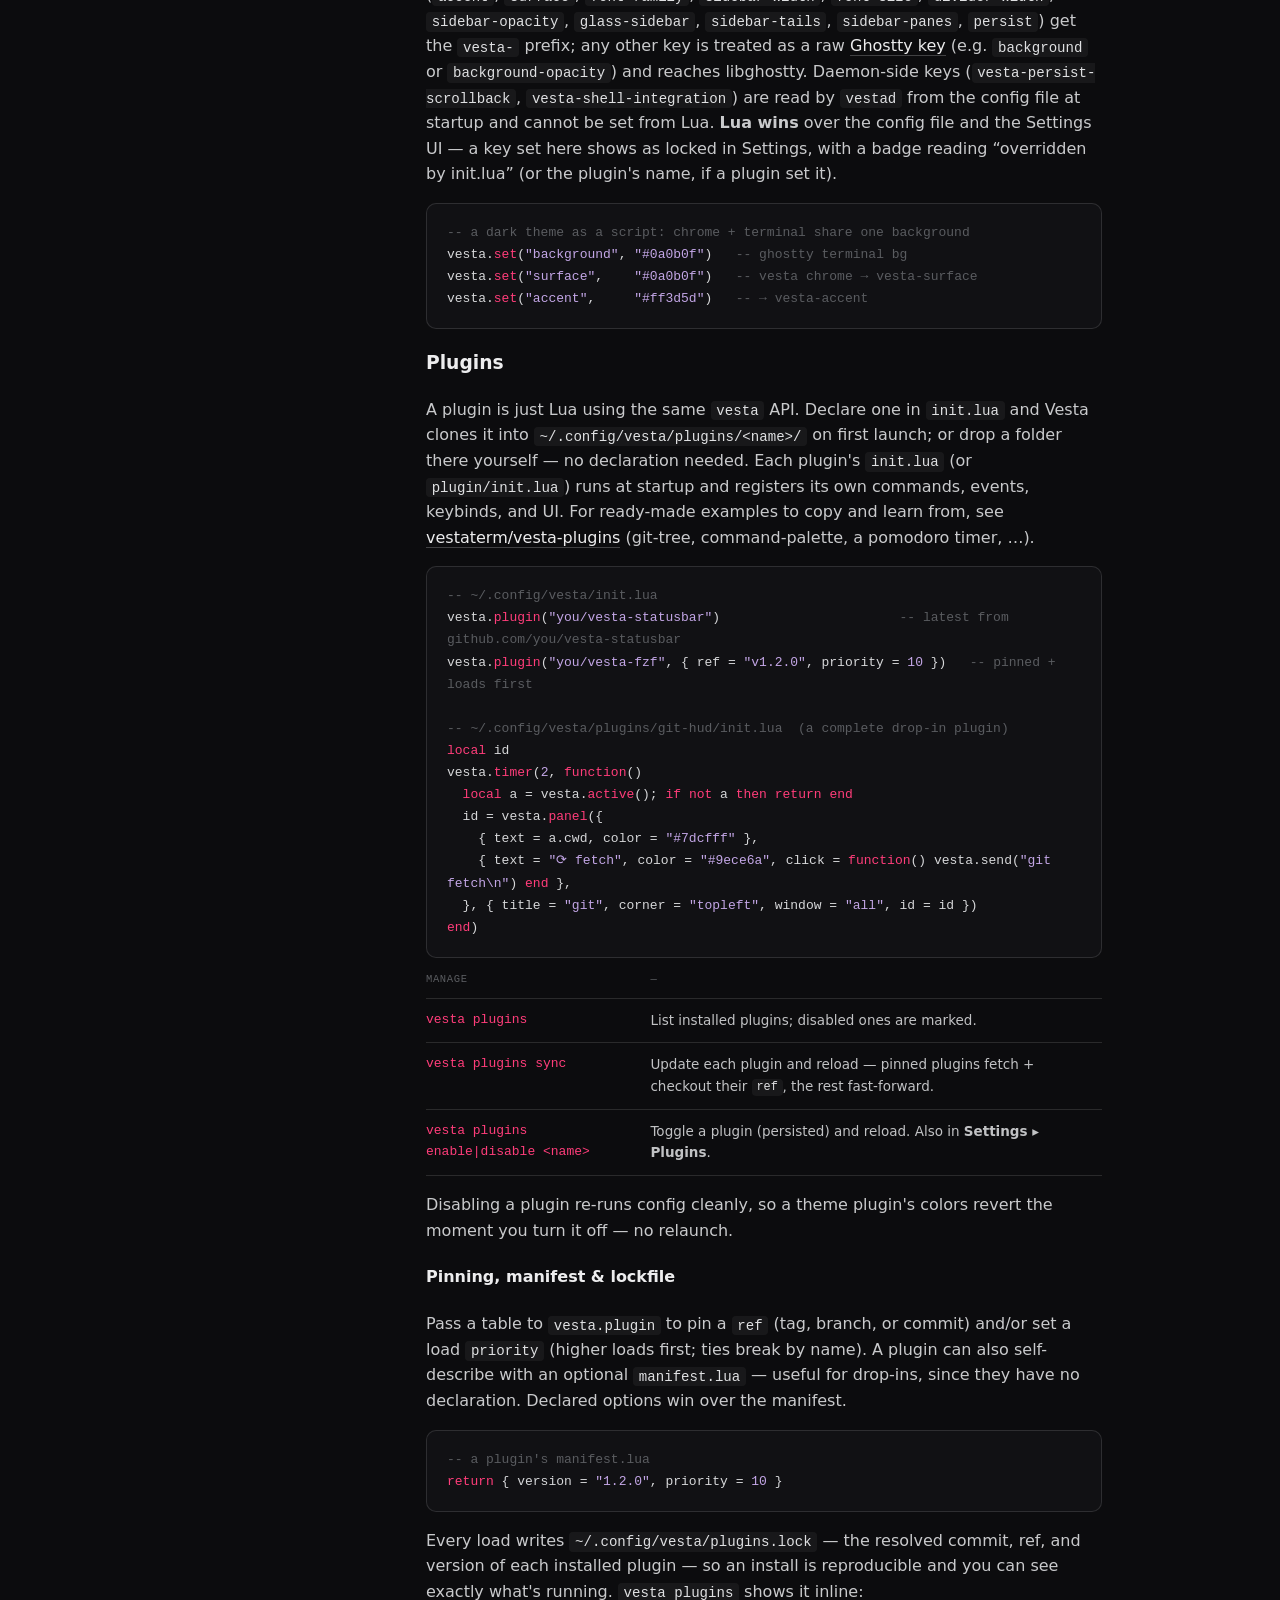
==== commit 41fcead2: "docs: vesta-link-click config row" ====
--- a/docs.html
+++ b/docs.html
@@ -73,6 +73,7 @@
               <tr><td class="k">vesta-sidebar-tails</td><td class="def">true</td><td class="desc">Workspace cards show the last ~4 rendered lines of their focused pane. Content-aware for agent TUIs — for Claude Code it anchors on the last <code>⏺</code> block and filters out the input box / status chrome. Also gates whether restored workspaces materialize in the background at launch (see <a href="#sessions">Workspaces</a>).</td></tr>
               <tr><td class="k">vesta-sidebar-panes</td><td class="def">false</td><td class="desc">Multi-pane workspace cards draw their real split layout — nested splits at their ratios, focused pane highlighted. With it off, a dim <code>⊞N</code> pane count still shows.</td></tr>
               <tr><td class="k">vesta-link-hover</td><td class="def">true</td><td class="desc">URLs underline and the pointer becomes a hand when you point at one, inside agent TUIs too; <kbd>⌘</kbd>-click opens the link. With it off you get ghostty's own rule, where a link only lights up while <kbd>⌘</kbd> is held.</td></tr>
+              <tr><td class="k">vesta-link-click</td><td class="def">cmd</td><td class="desc">Which click opens the link under the pointer: <code>cmd</code> (<kbd>⌘</kbd>-click, ghostty's own rule), <code>double</code>, or <code>single</code>. A real <kbd>⌘</kbd>-click opens in every mode; the looser modes trade a stray click opening your browser for not reaching for the key, and stand down inside apps that grab the mouse (Claude Code, vim), which would otherwise see a press with no release.</td></tr>
               <tr><td class="k">vesta-glass-sidebar</td><td class="def">false</td><td class="desc">Translucent sidebar — behind-window blur with the surface color as a tint; the titlebar band over the sidebar matches. Applies on relaunch.</td></tr>
               <tr><td class="k">vesta-sidebar-opacity</td><td class="def">0.55</td><td class="desc">Strength of the sidebar tint in glass mode, <code>0</code>–<code>1</code>.</td></tr>
             </tbody>
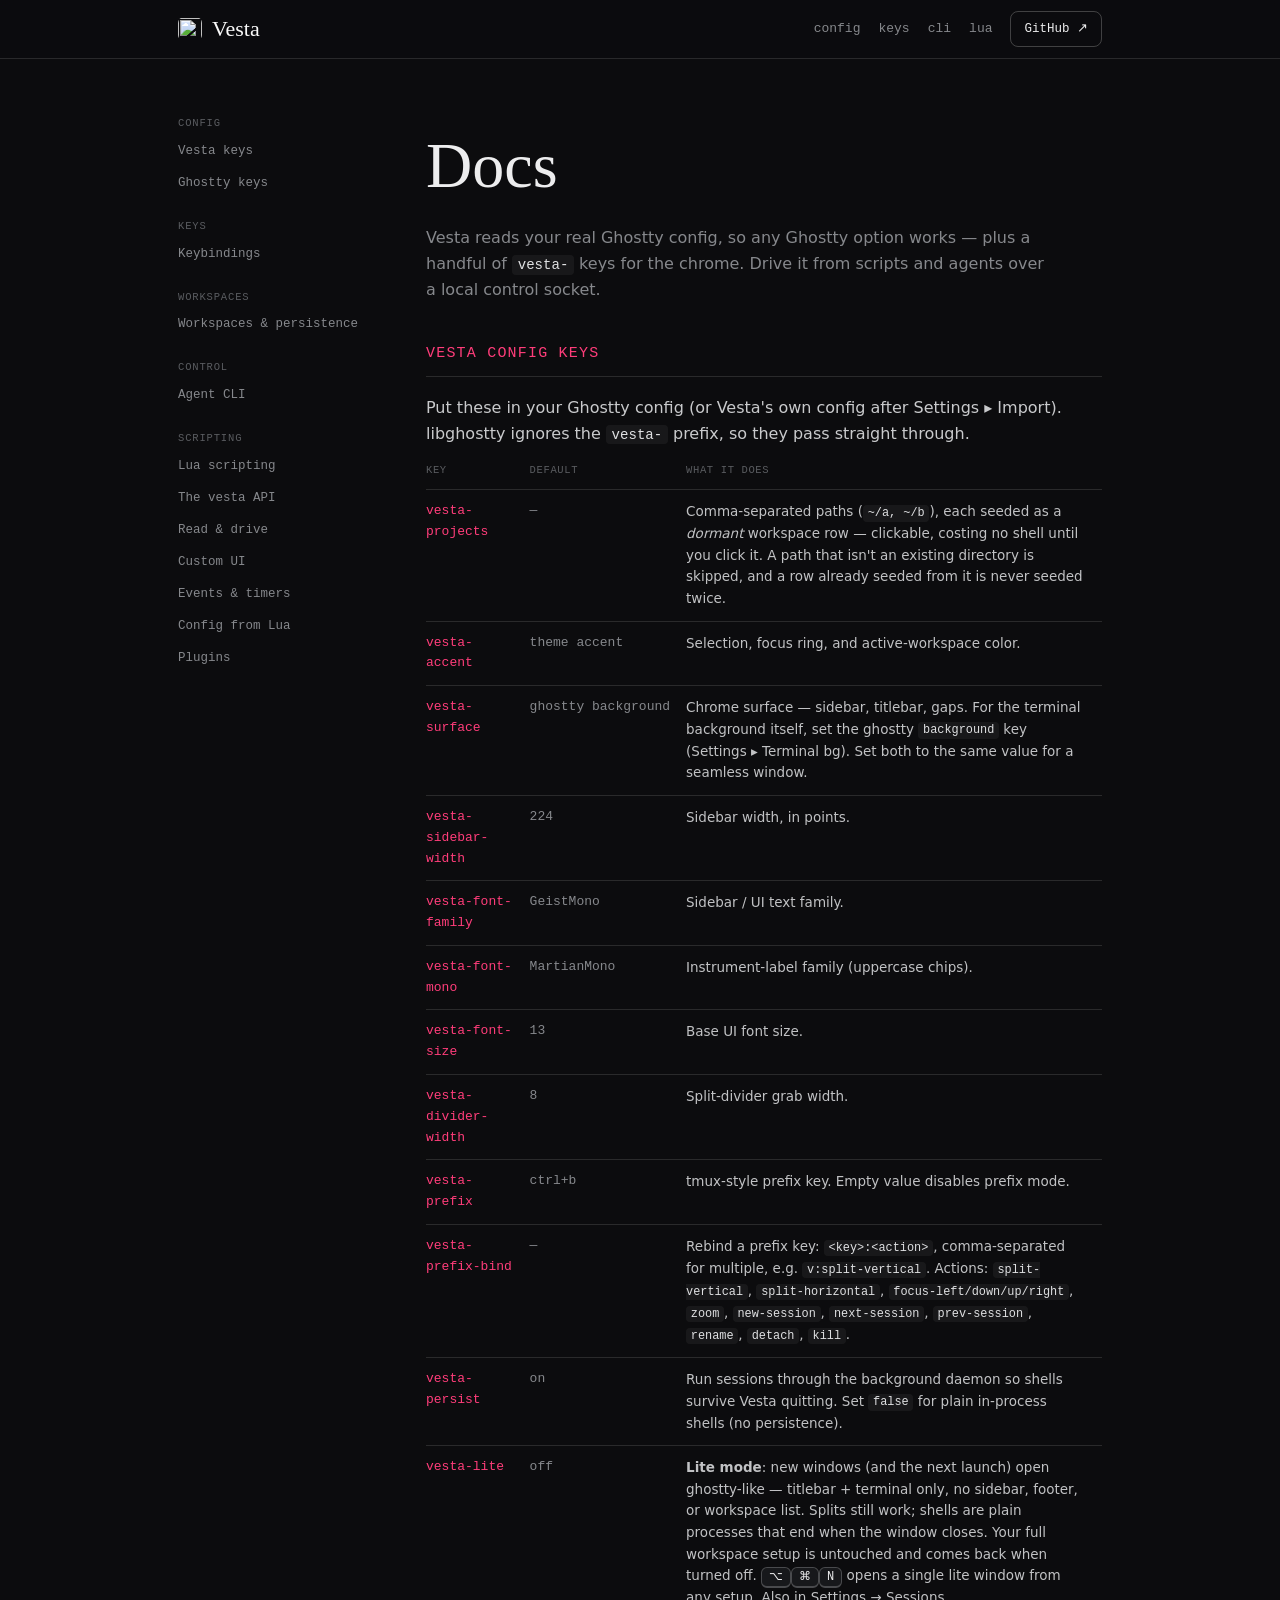
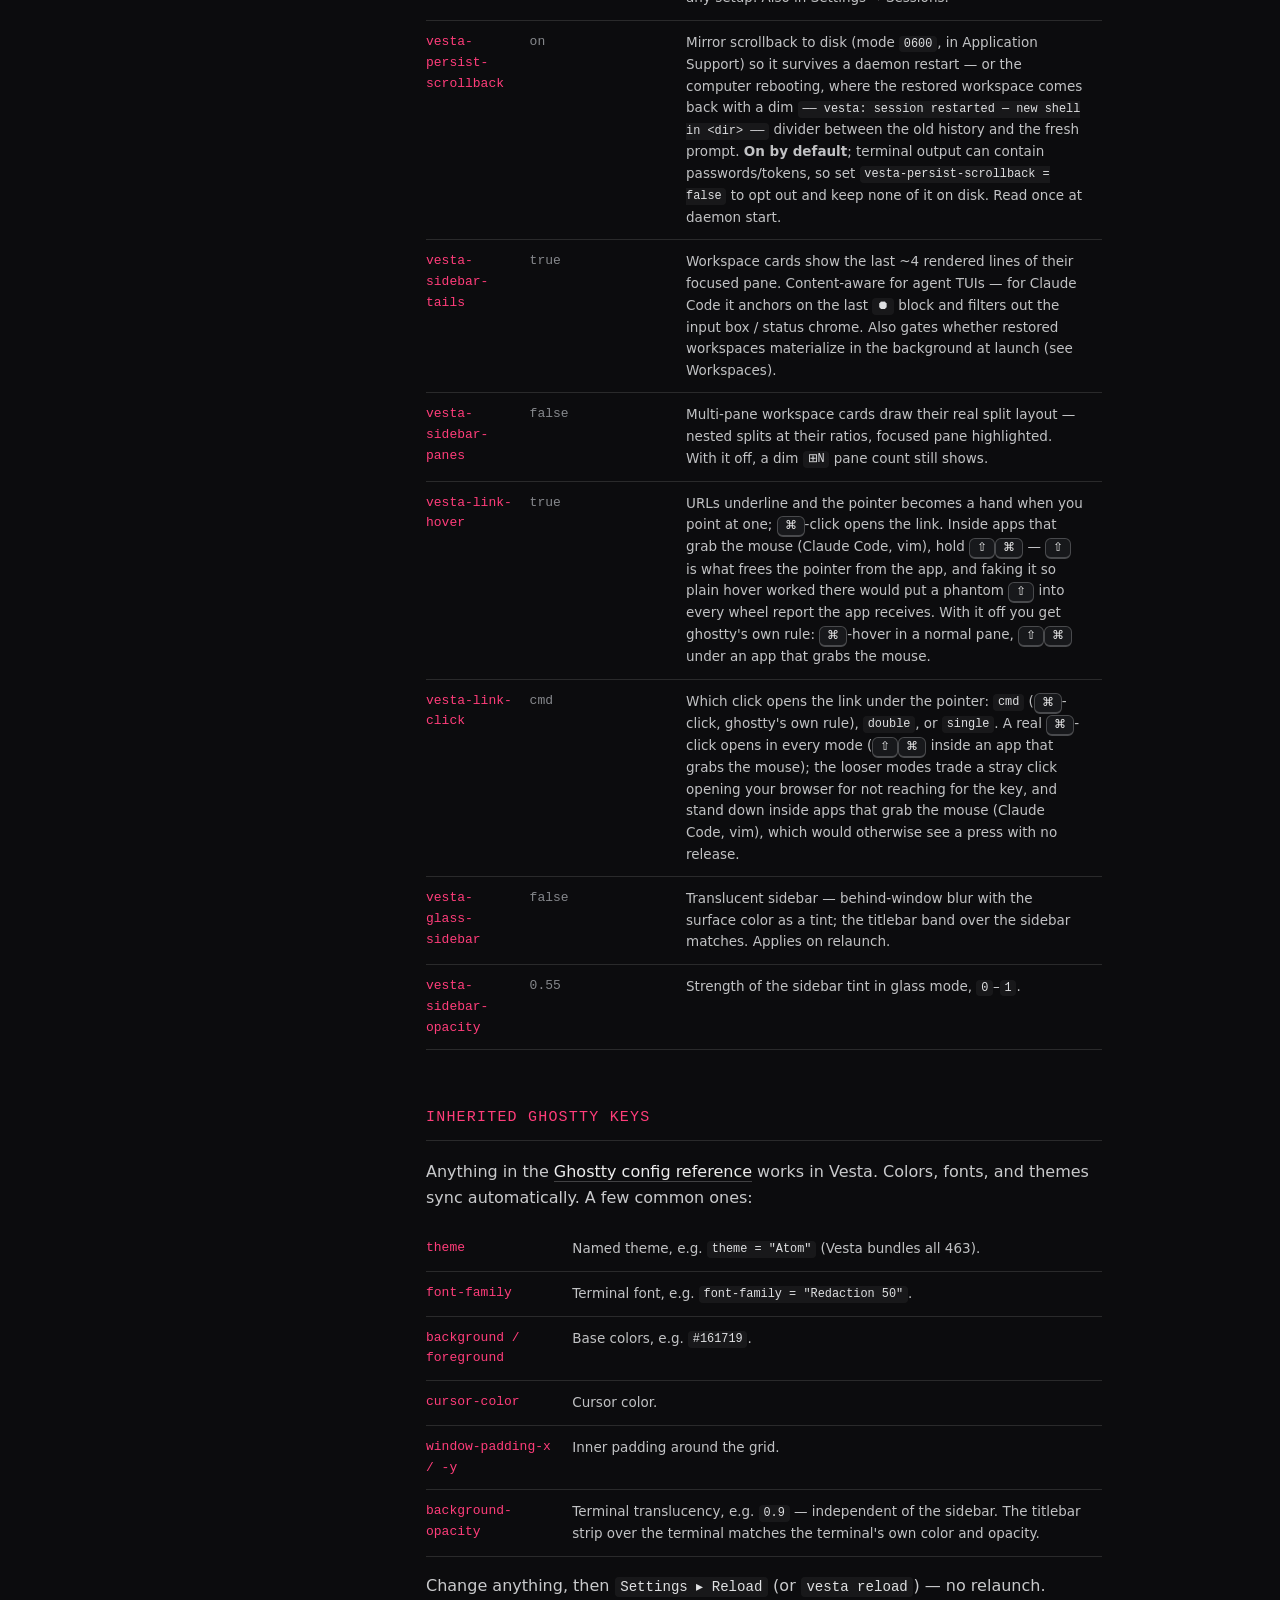
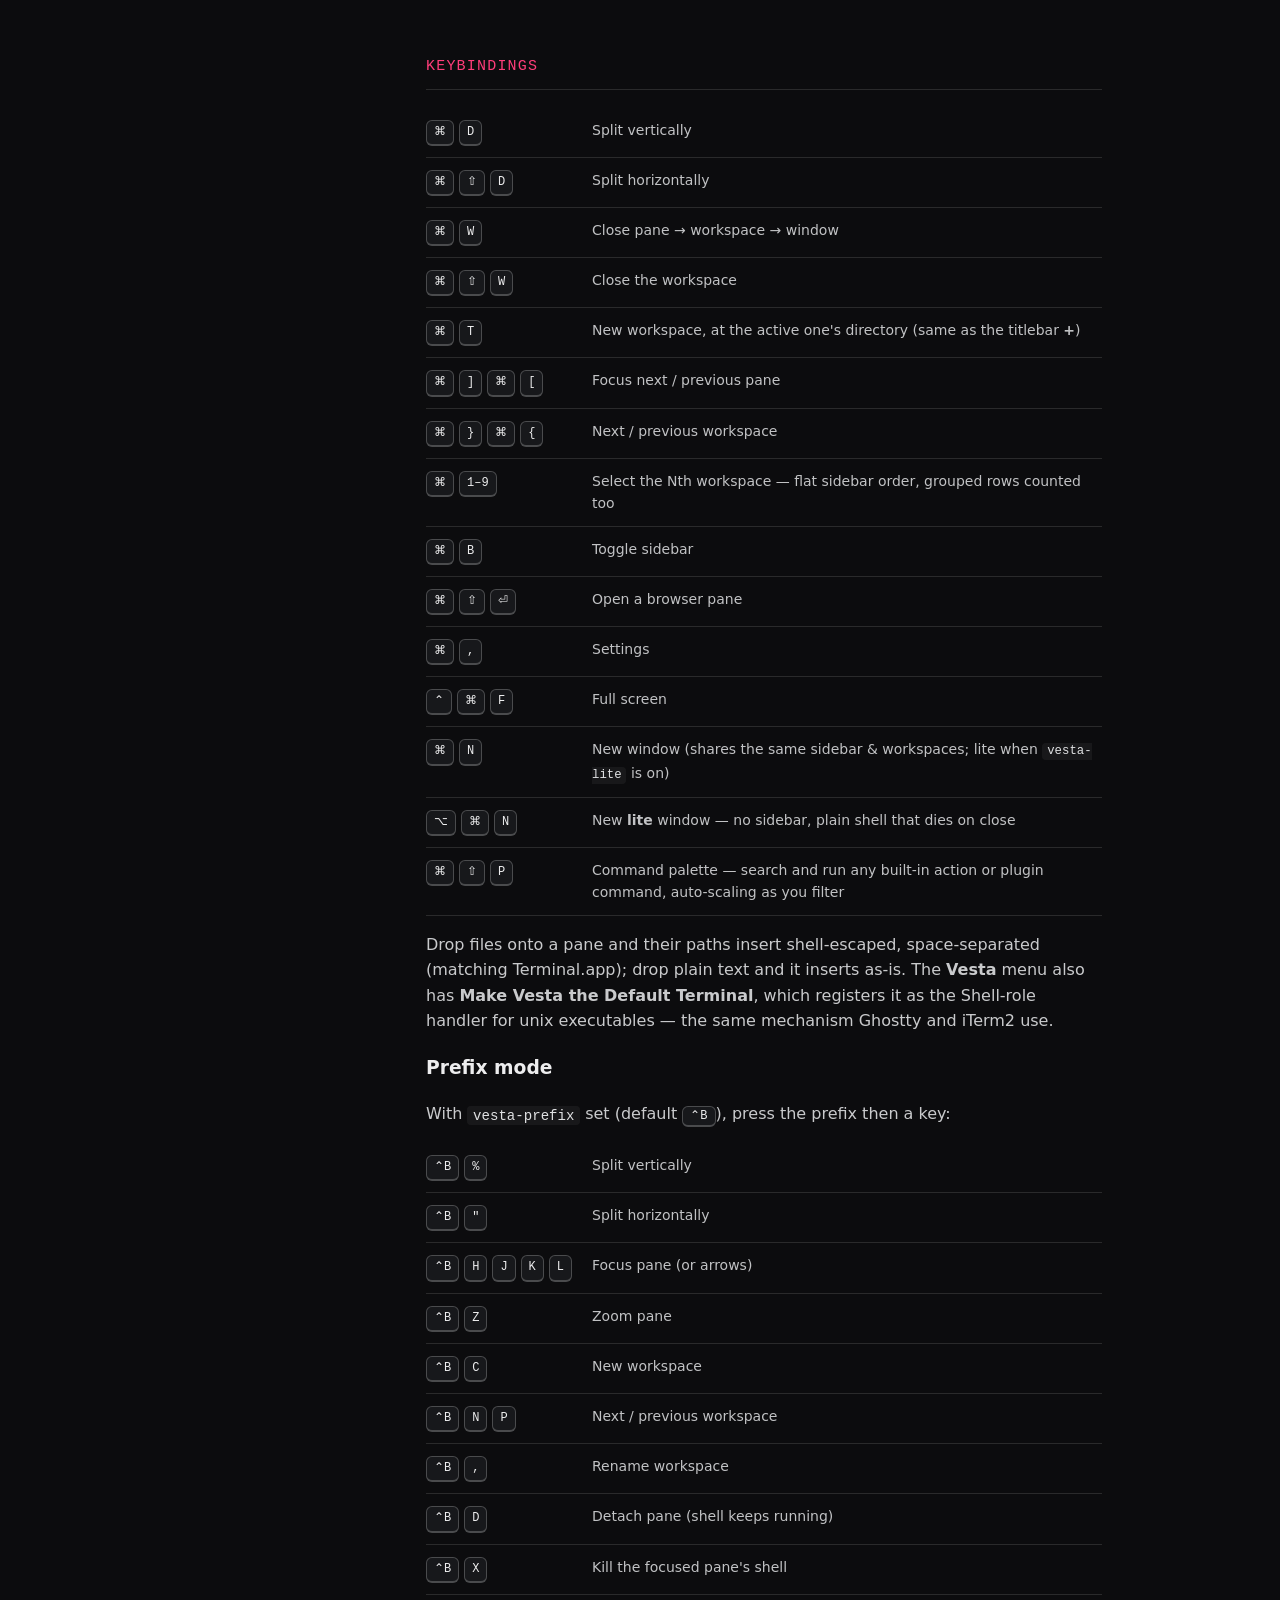
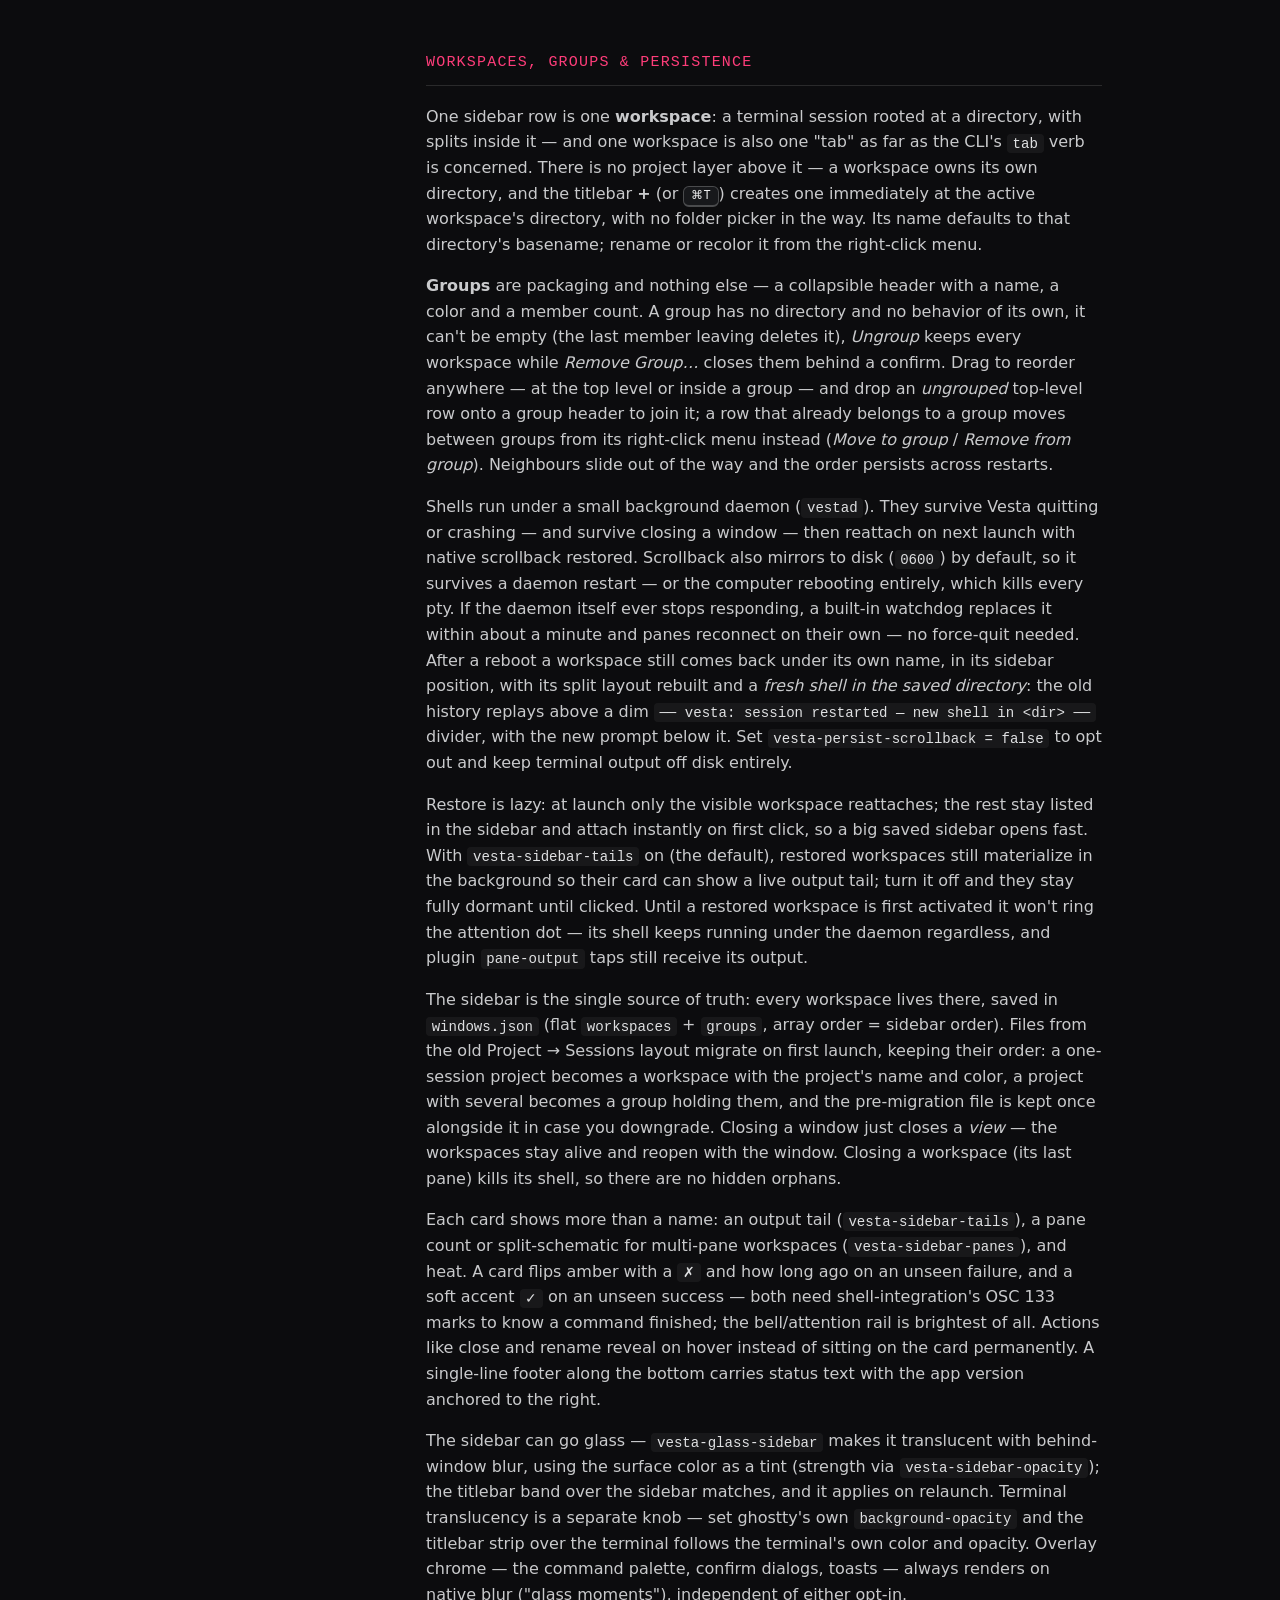
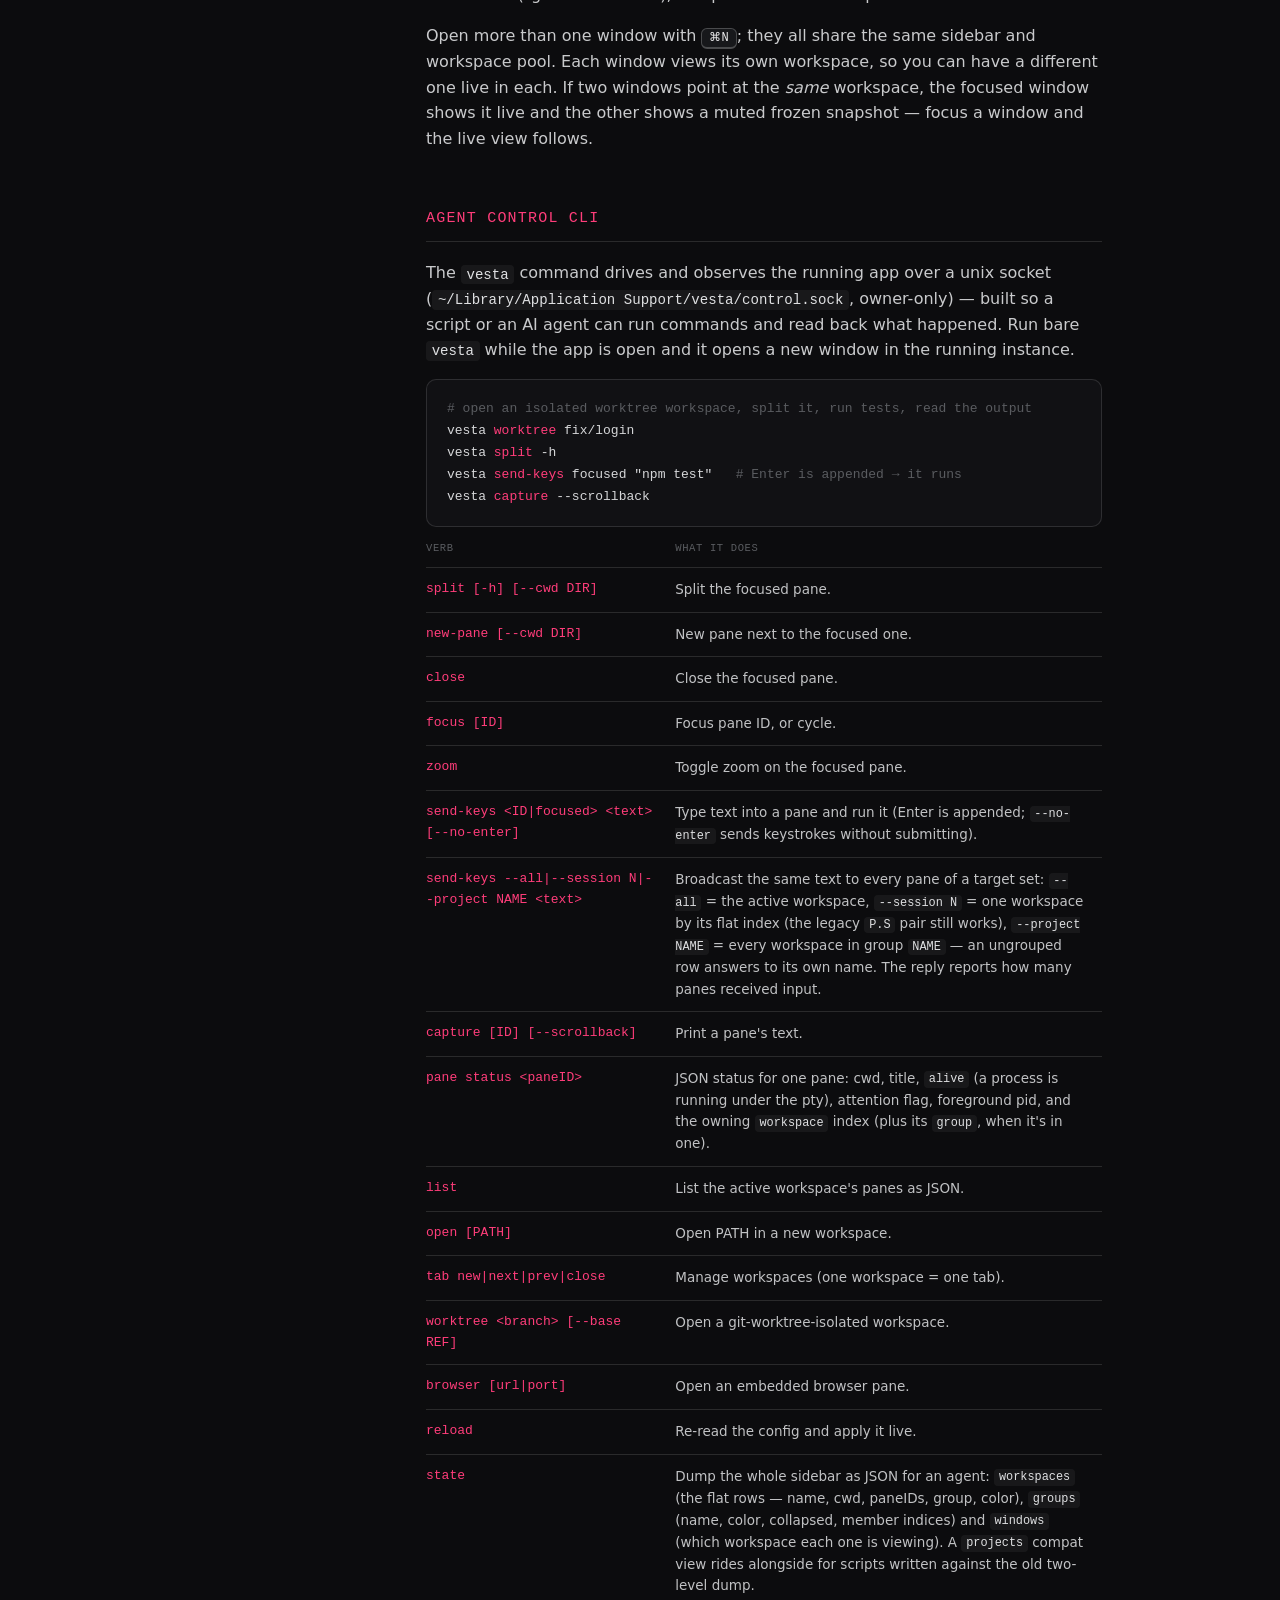
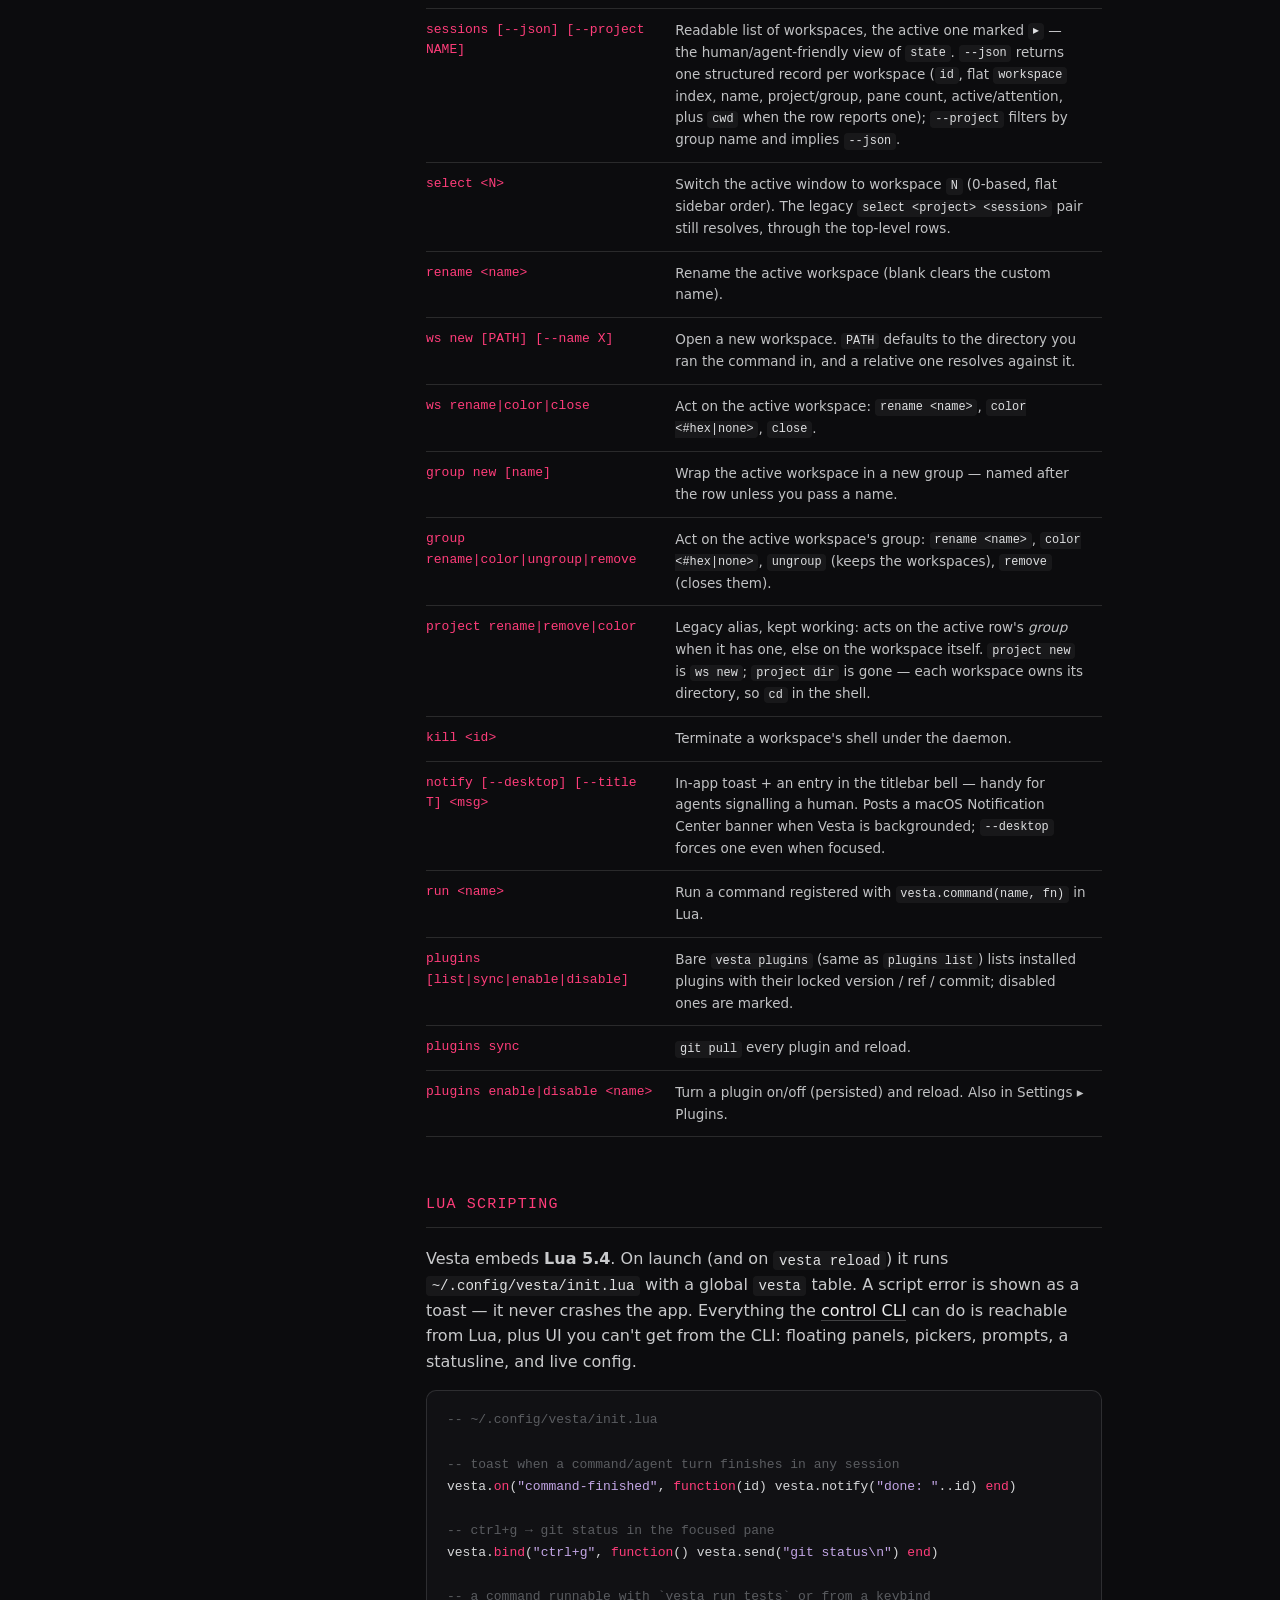
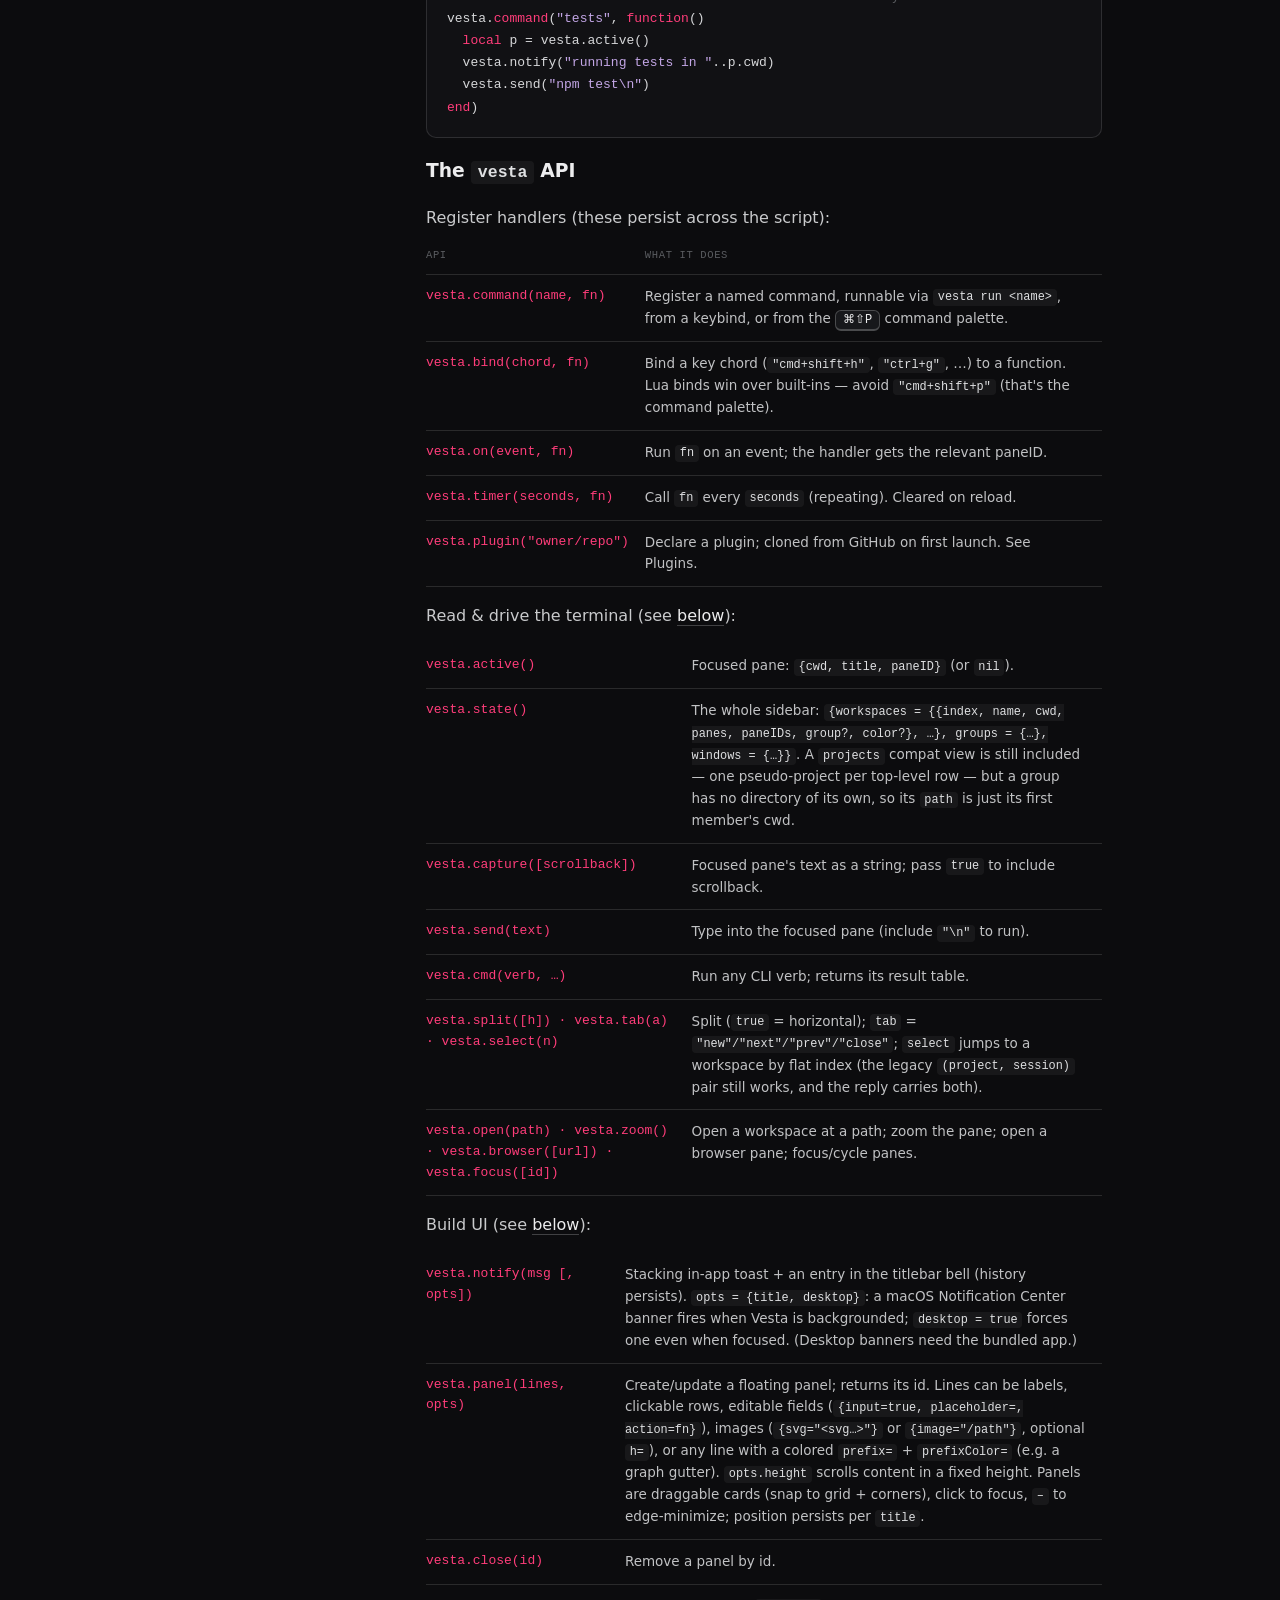
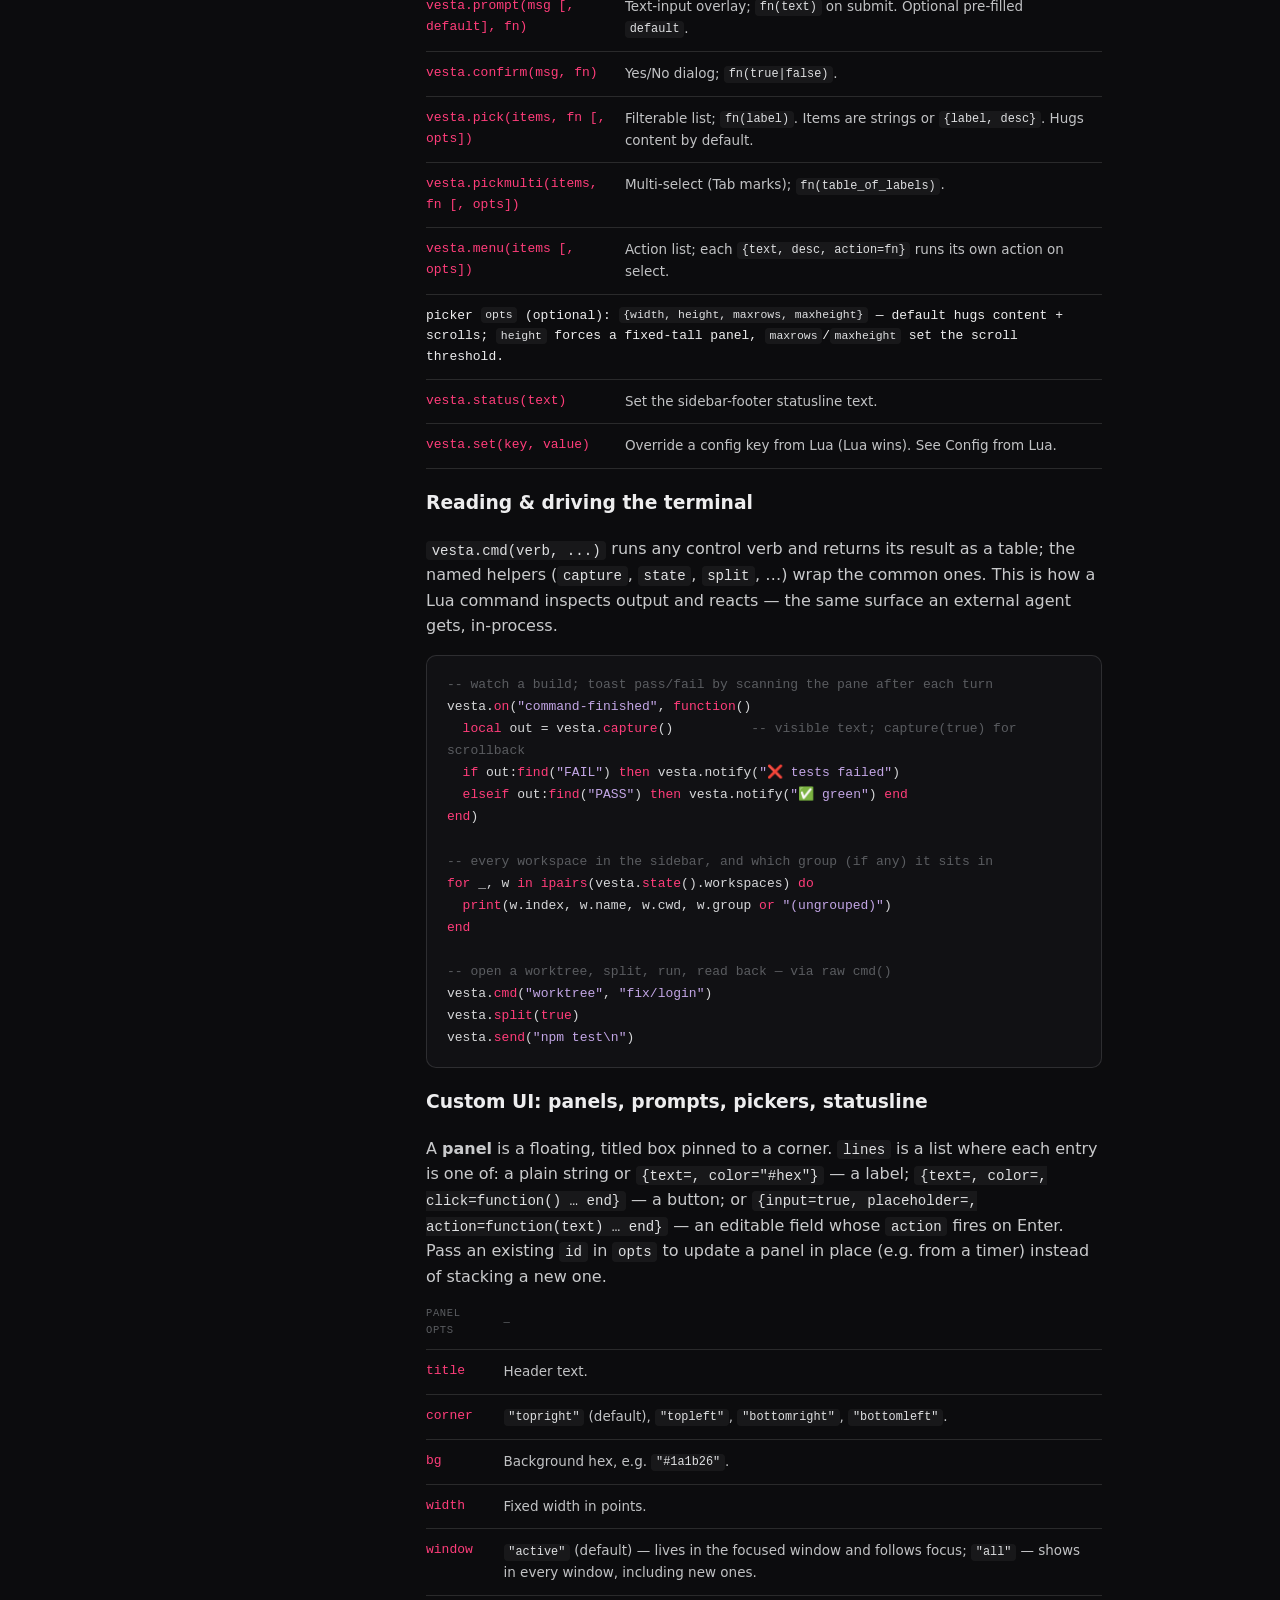
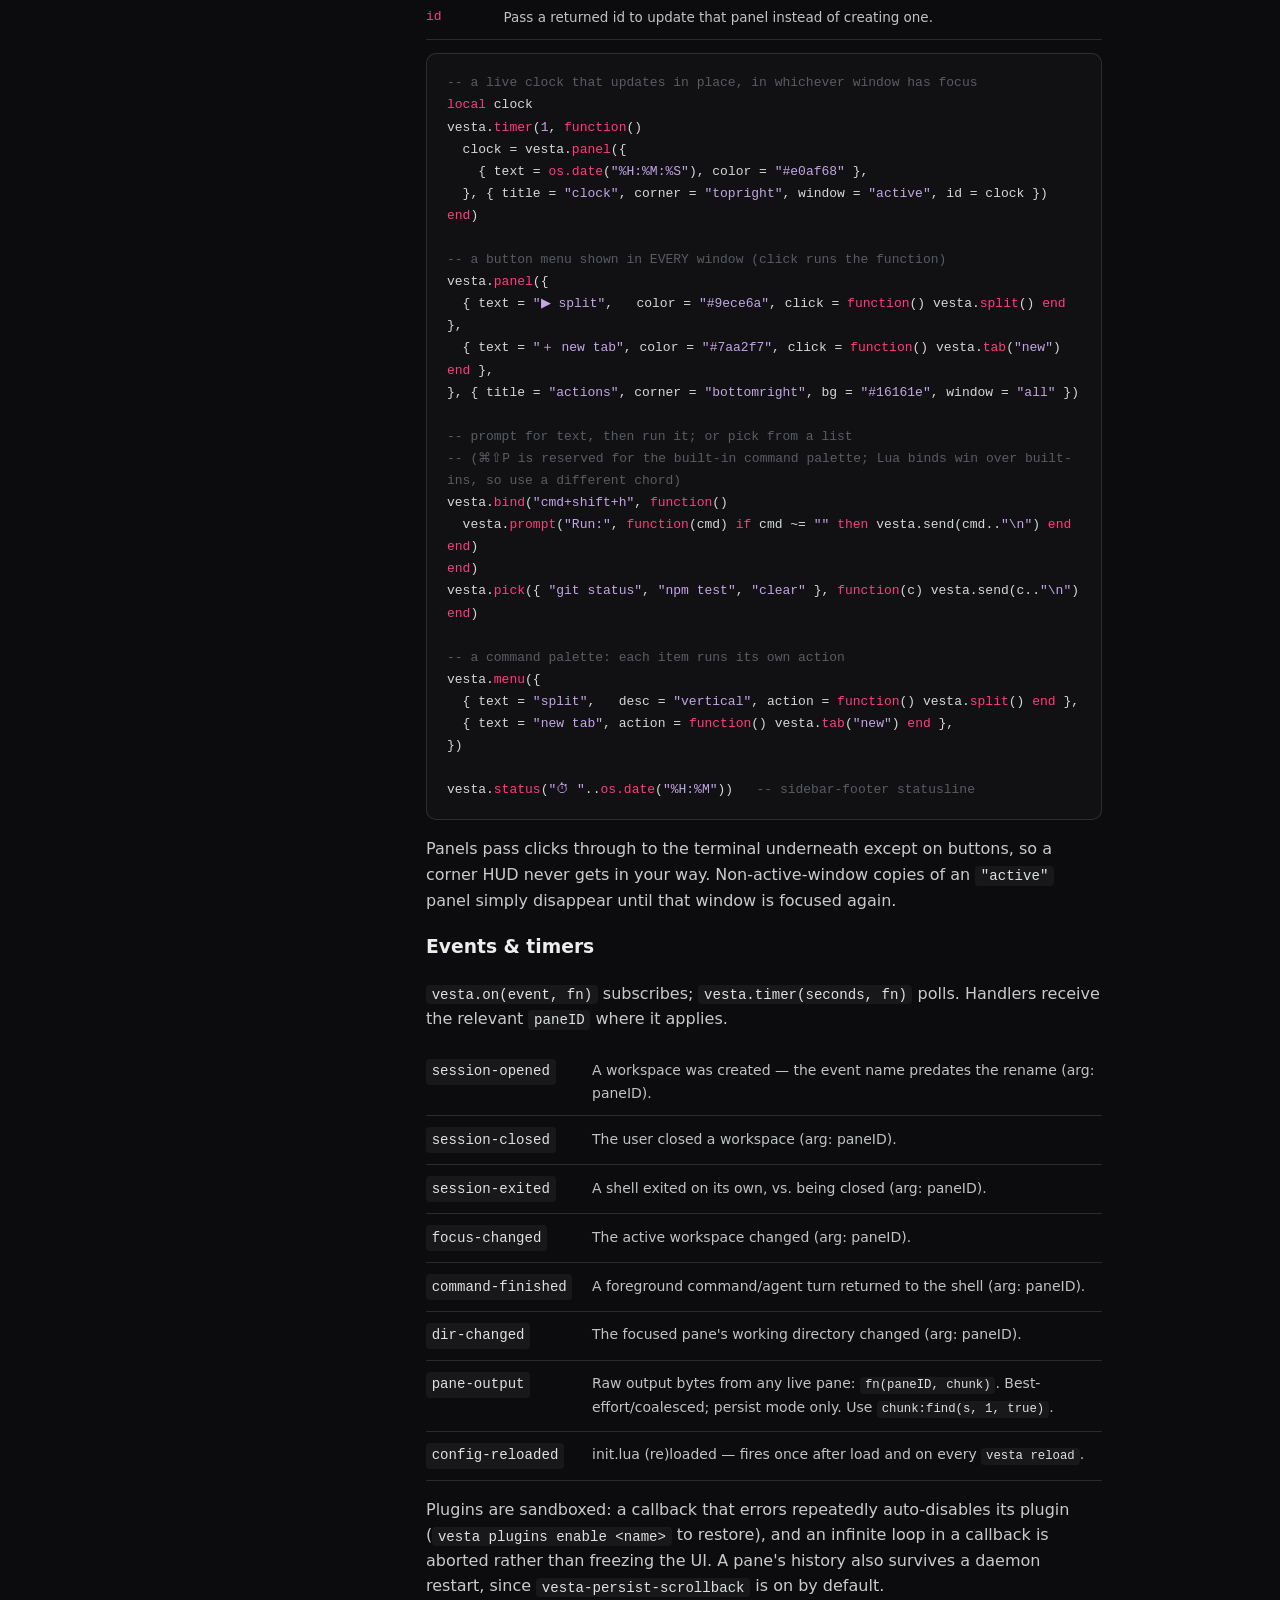
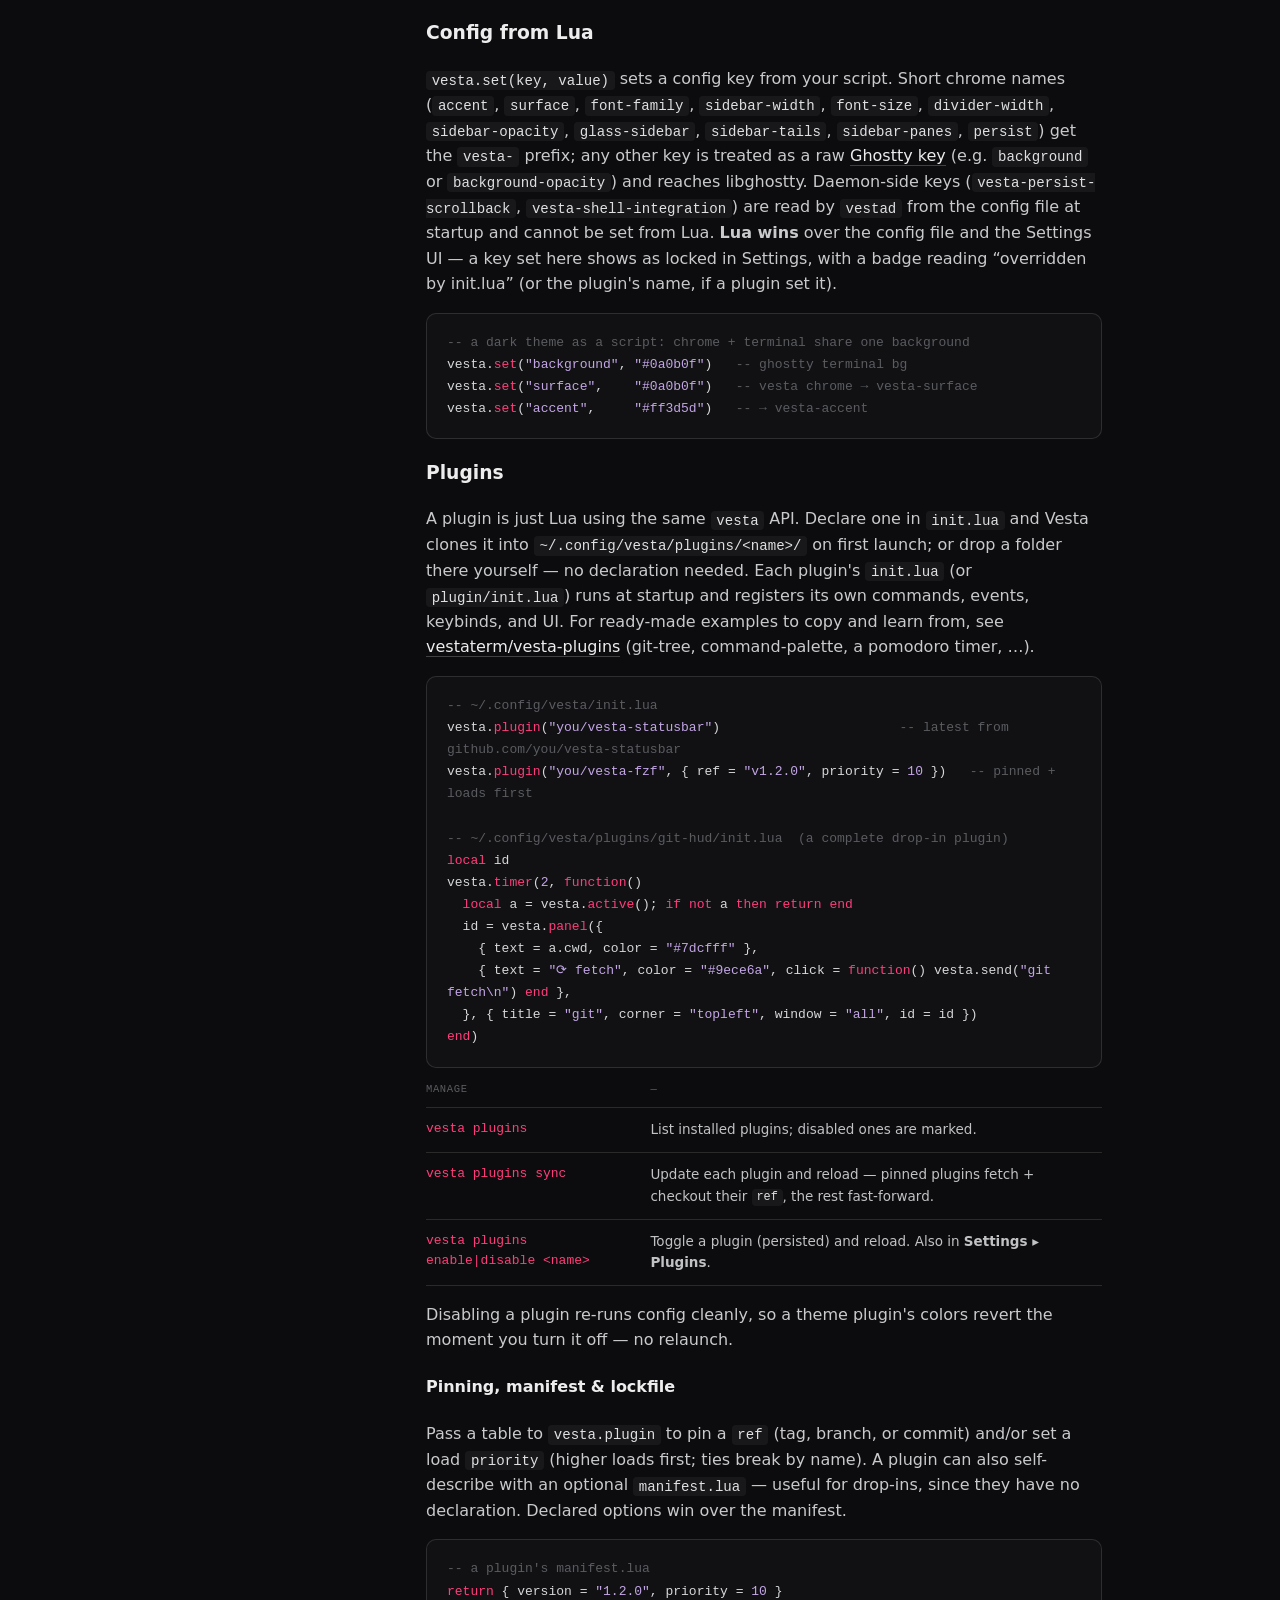
==== commit 730711cb: "docs: link hover/click chords under mouse capture" ====
--- a/docs.html
+++ b/docs.html
@@ -72,8 +72,8 @@
               <tr><td class="k">vesta-persist-scrollback</td><td class="def">on</td><td class="desc">Mirror scrollback to disk (mode <code>0600</code>, in Application Support) so it survives a daemon restart — or the computer rebooting, where the restored workspace comes back with a dim <code>── vesta: session restarted — new shell in &lt;dir&gt; ──</code> divider between the old history and the fresh prompt. <strong>On by default</strong>; terminal output can contain passwords/tokens, so set <code>vesta-persist-scrollback = false</code> to opt out and keep none of it on disk. Read once at daemon start.</td></tr>
               <tr><td class="k">vesta-sidebar-tails</td><td class="def">true</td><td class="desc">Workspace cards show the last ~4 rendered lines of their focused pane. Content-aware for agent TUIs — for Claude Code it anchors on the last <code>⏺</code> block and filters out the input box / status chrome. Also gates whether restored workspaces materialize in the background at launch (see <a href="#sessions">Workspaces</a>).</td></tr>
               <tr><td class="k">vesta-sidebar-panes</td><td class="def">false</td><td class="desc">Multi-pane workspace cards draw their real split layout — nested splits at their ratios, focused pane highlighted. With it off, a dim <code>⊞N</code> pane count still shows.</td></tr>
-              <tr><td class="k">vesta-link-hover</td><td class="def">true</td><td class="desc">URLs underline and the pointer becomes a hand when you point at one, inside agent TUIs too; <kbd>⌘</kbd>-click opens the link. With it off you get ghostty's own rule, where a link only lights up while <kbd>⌘</kbd> is held.</td></tr>
-              <tr><td class="k">vesta-link-click</td><td class="def">cmd</td><td class="desc">Which click opens the link under the pointer: <code>cmd</code> (<kbd>⌘</kbd>-click, ghostty's own rule), <code>double</code>, or <code>single</code>. A real <kbd>⌘</kbd>-click opens in every mode; the looser modes trade a stray click opening your browser for not reaching for the key, and stand down inside apps that grab the mouse (Claude Code, vim), which would otherwise see a press with no release.</td></tr>
+              <tr><td class="k">vesta-link-hover</td><td class="def">true</td><td class="desc">URLs underline and the pointer becomes a hand when you point at one; <kbd>⌘</kbd>-click opens the link. Inside apps that grab the mouse (Claude Code, vim), hold <kbd>⇧</kbd><kbd>⌘</kbd> — <kbd>⇧</kbd> is what frees the pointer from the app, and faking it so plain hover worked there would put a phantom <kbd>⇧</kbd> into every wheel report the app receives. With it off you get ghostty's own rule: <kbd>⌘</kbd>-hover in a normal pane, <kbd>⇧</kbd><kbd>⌘</kbd> under an app that grabs the mouse.</td></tr>
+              <tr><td class="k">vesta-link-click</td><td class="def">cmd</td><td class="desc">Which click opens the link under the pointer: <code>cmd</code> (<kbd>⌘</kbd>-click, ghostty's own rule), <code>double</code>, or <code>single</code>. A real <kbd>⌘</kbd>-click opens in every mode (<kbd>⇧</kbd><kbd>⌘</kbd> inside an app that grabs the mouse); the looser modes trade a stray click opening your browser for not reaching for the key, and stand down inside apps that grab the mouse (Claude Code, vim), which would otherwise see a press with no release.</td></tr>
               <tr><td class="k">vesta-glass-sidebar</td><td class="def">false</td><td class="desc">Translucent sidebar — behind-window blur with the surface color as a tint; the titlebar band over the sidebar matches. Applies on relaunch.</td></tr>
               <tr><td class="k">vesta-sidebar-opacity</td><td class="def">0.55</td><td class="desc">Strength of the sidebar tint in glass mode, <code>0</code>–<code>1</code>.</td></tr>
             </tbody>
